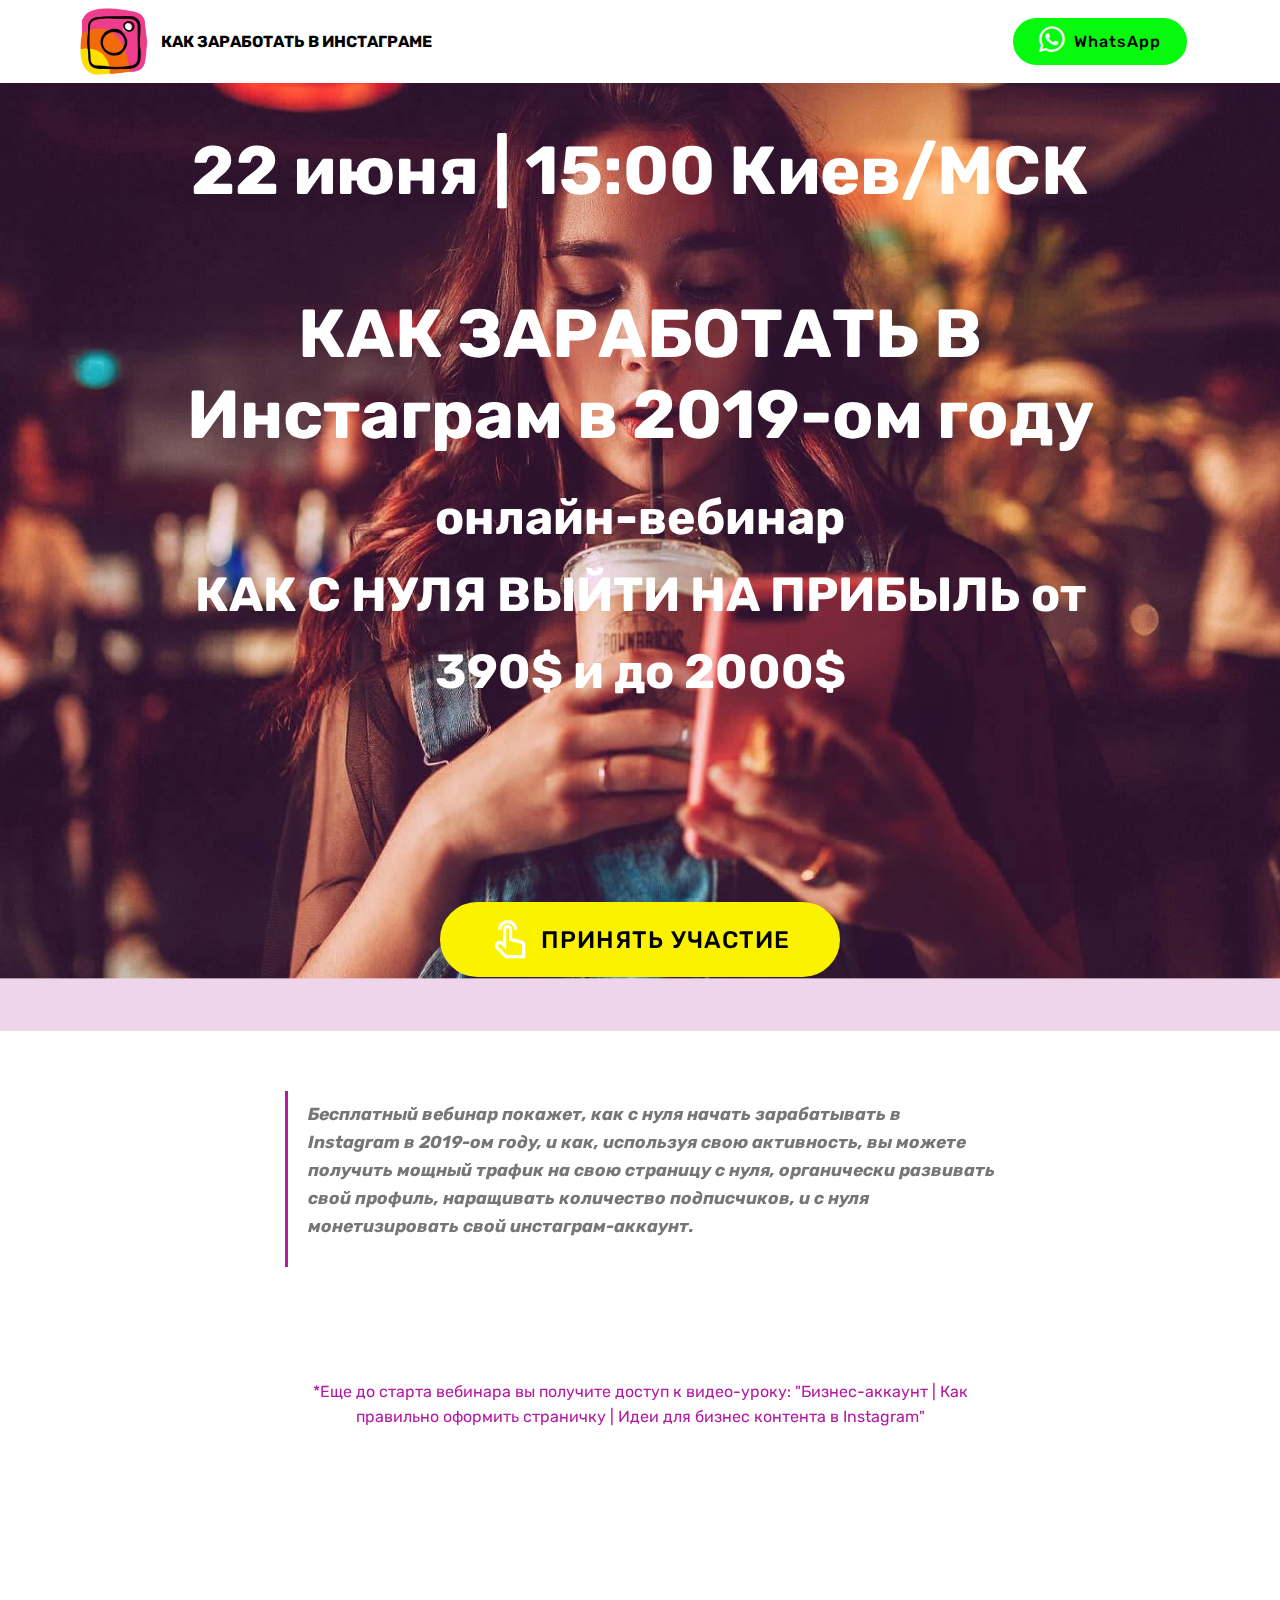
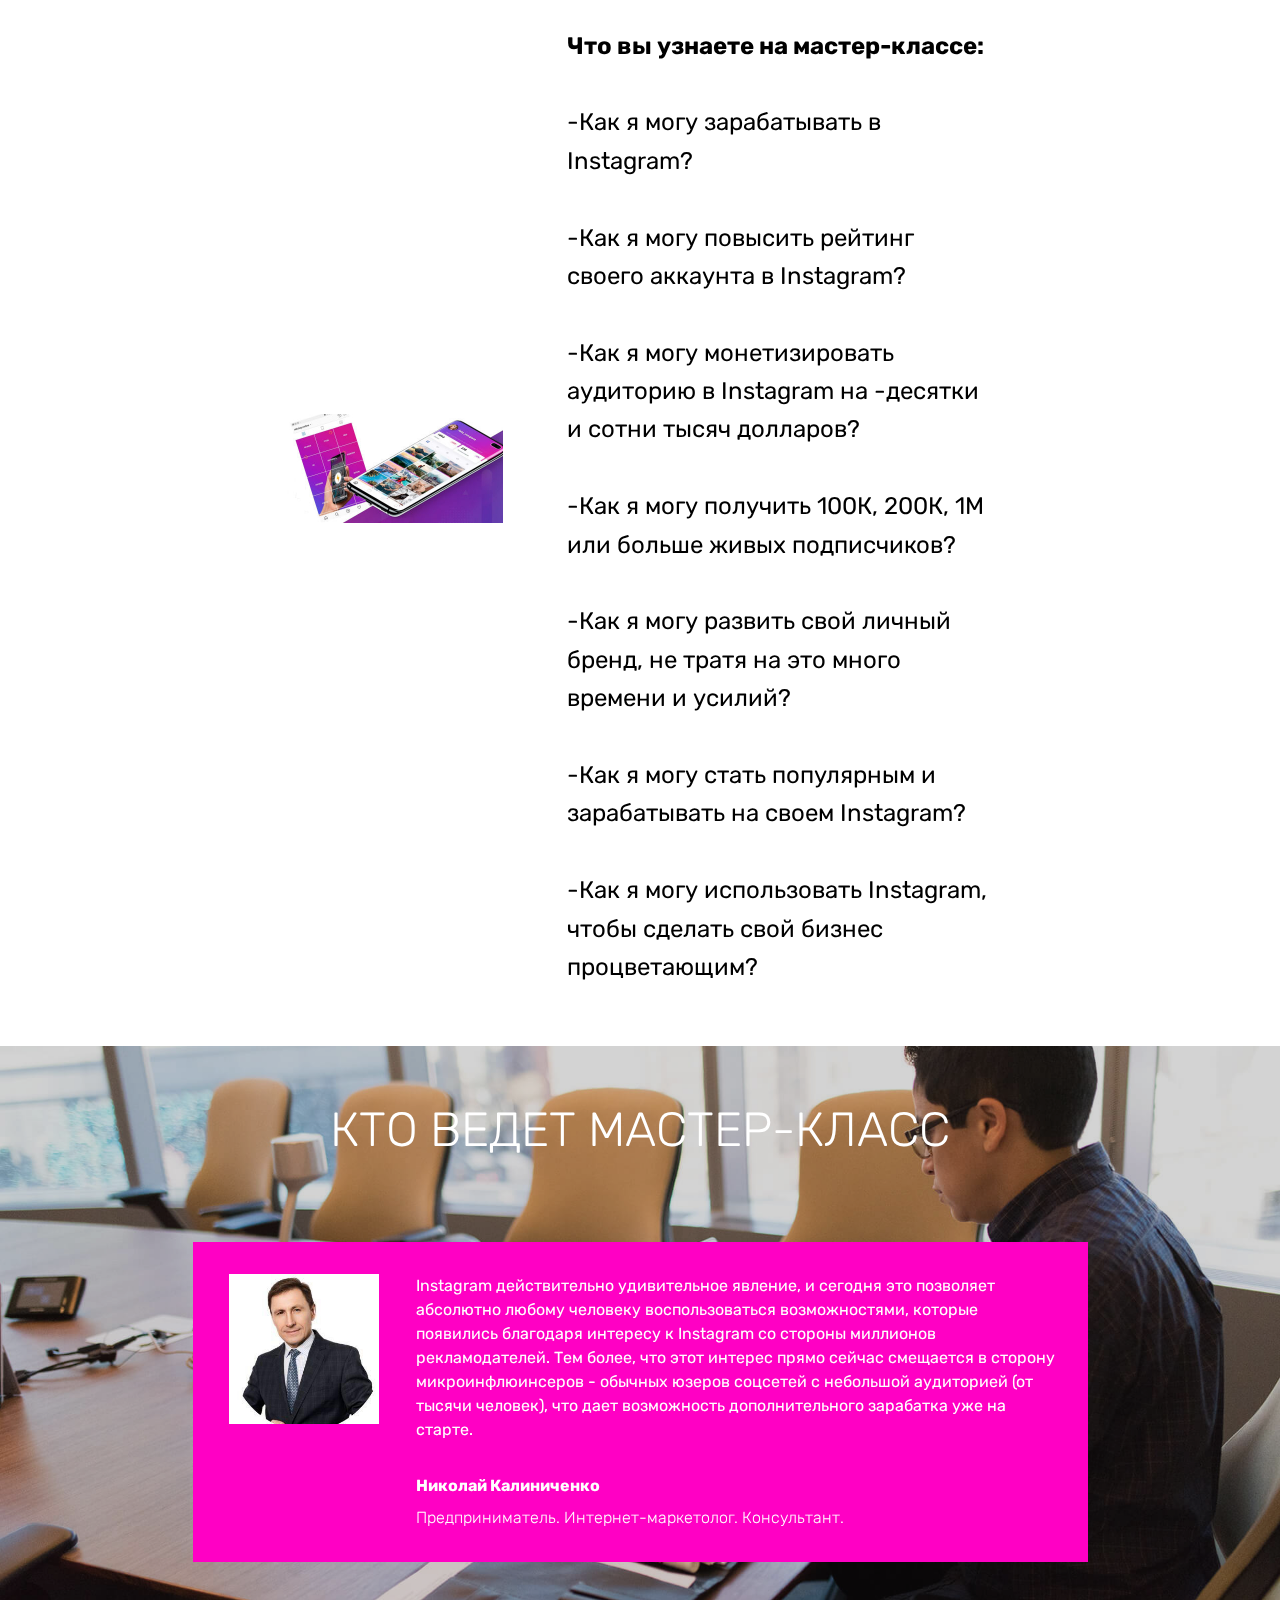
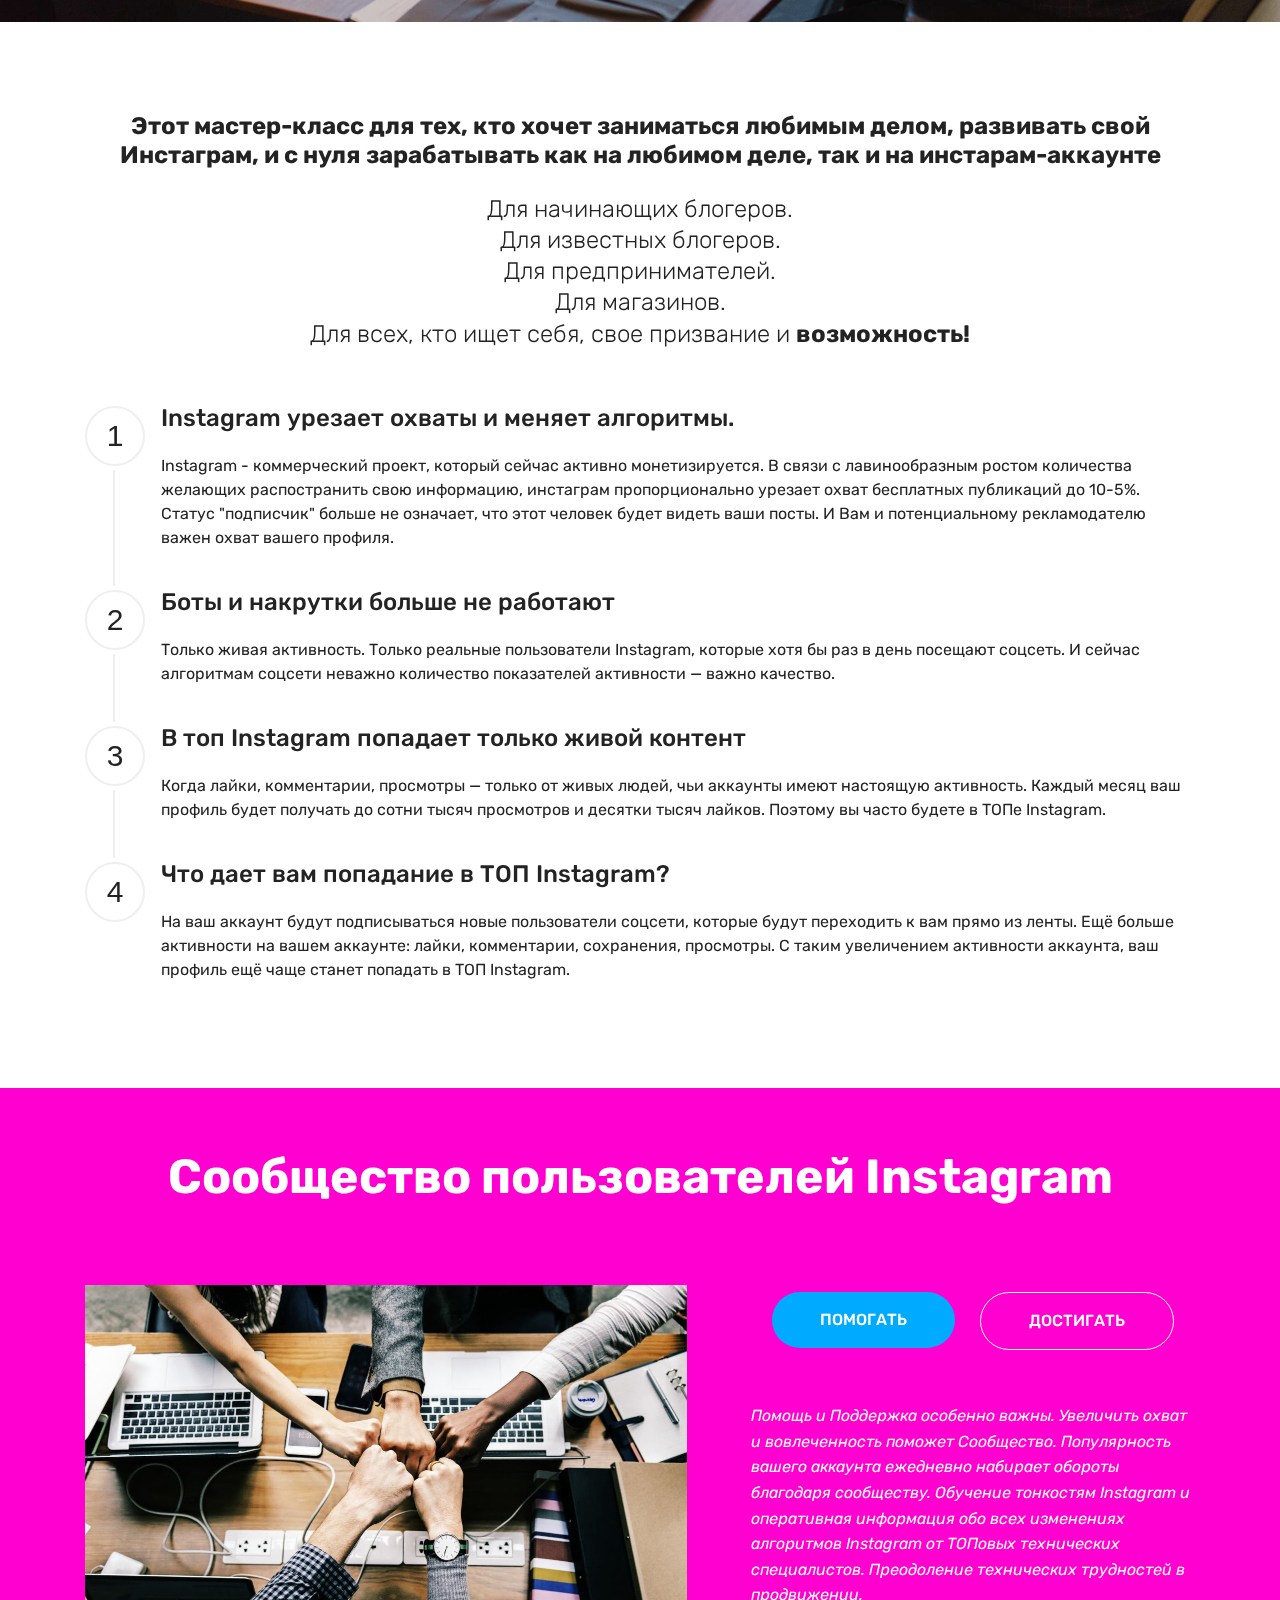
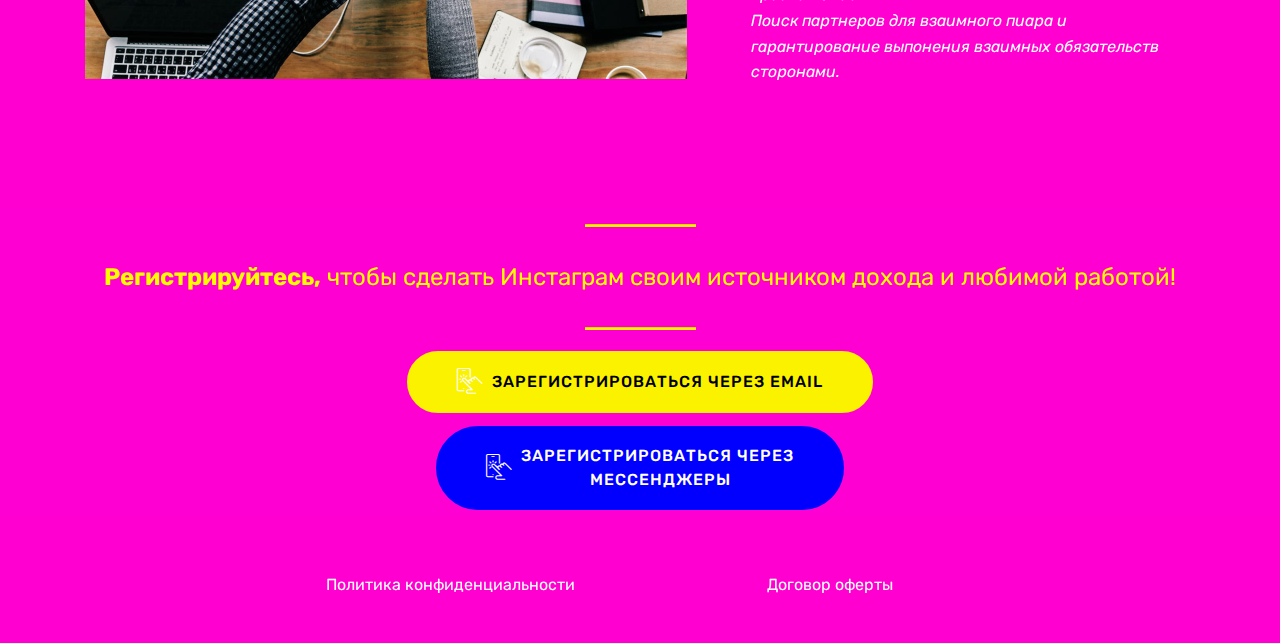
==== index.html @ 3f56ed69 "create github pages" ====
<!DOCTYPE html>
<html  >
<head>
  <!-- Site made with Mobirise Website Builder v4.10.3, https://mobirise.com -->
  <meta charset="UTF-8">
  <meta http-equiv="X-UA-Compatible" content="IE=edge">
  <meta name="generator" content="Mobirise v4.10.3, mobirise.com">
  <meta name="viewport" content="width=device-width, initial-scale=1, minimum-scale=1">
  <link rel="shortcut icon" href="assets/images/instagram-png-3-122x120.png" type="image/x-icon">
  <meta name="description" content="">
  
  <title>Как заработать в инстаграме</title>
  <link rel="stylesheet" href="assets/web/assets/mobirise-icons2/mobirise2.css">
  <link rel="stylesheet" href="assets/web/assets/mobirise-icons/mobirise-icons.css">
  <link rel="stylesheet" href="assets/tether/tether.min.css">
  <link rel="stylesheet" href="assets/soundcloud-plugin/style.css">
  <link rel="stylesheet" href="assets/bootstrap/css/bootstrap.min.css">
  <link rel="stylesheet" href="assets/bootstrap/css/bootstrap-grid.min.css">
  <link rel="stylesheet" href="assets/bootstrap/css/bootstrap-reboot.min.css">
  <link rel="stylesheet" href="assets/socicon/css/styles.css">
  <link rel="stylesheet" href="assets/dropdown/css/style.css">
  <link rel="stylesheet" href="assets/theme/css/style.css">
  <link rel="stylesheet" href="assets/mobirise/css/mbr-additional.css" type="text/css">
  
  
  
</head>
<body>

<!-- Google Analytics -->
<!-- Global site tag (gtag.js) - Google Analytics -->
<script async src="https://www.googletagmanager.com/gtag/js?id=UA-97658535-6"></script>
<script>
  window.dataLayer = window.dataLayer || [];
  function gtag(){dataLayer.push(arguments);}
  gtag('js', new Date());

  gtag('config', 'UA-97658535-6');
</script>

<!-- Facebook Pixel Code -->
<script>
  !function(f,b,e,v,n,t,s)
  {if(f.fbq)return;n=f.fbq=function(){n.callMethod?
  n.callMethod.apply(n,arguments):n.queue.push(arguments)};
  if(!f._fbq)f._fbq=n;n.push=n;n.loaded=!0;n.version='2.0';
  n.queue=[];t=b.createElement(e);t.async=!0;
  t.src=v;s=b.getElementsByTagName(e)[0];
  s.parentNode.insertBefore(t,s)}(window, document,'script',
  'https://connect.facebook.net/en_US/fbevents.js');
  fbq('init', '314133542343561');
  fbq('track', 'PageView');
</script>
<noscript><img height="1" width="1" style="display:none"
  src="https://www.facebook.com/tr?id=314133542343561&ev=PageView&noscript=1"
/></noscript>
<!-- End Facebook Pixel Code -->

<!-- Yandex.Metrika counter -->
<script type="text/javascript" >
   (function(m,e,t,r,i,k,a){m[i]=m[i]||function(){(m[i].a=m[i].a||[]).push(arguments)};
   m[i].l=1*new Date();k=e.createElement(t),a=e.getElementsByTagName(t)[0],k.async=1,k.src=r,a.parentNode.insertBefore(k,a)})
   (window, document, "script", "https://mc.yandex.ru/metrika/tag.js", "ym");

   ym(54088819, "init", {
        clickmap:true,
        trackLinks:true,
        accurateTrackBounce:true,
        webvisor:true
   });
</script>
<noscript><div><img src="https://mc.yandex.ru/watch/54088819" style="position:absolute; left:-9999px;" alt="" /></div></noscript>
<!-- /Yandex.Metrika counter -->

<script>
        (function(w,d,u){
                var s=d.createElement('script');s.async=true;s.src=u+'?'+(Date.now()/60000|0);
                var h=d.getElementsByTagName('script')[0];h.parentNode.insertBefore(s,h);
        })(window,document,'https://cdn.bitrix24.ua/b7995207/crm/site_button/loader_7_iofbzt.js');
</script>

<!-- /Google Analytics -->


  <section class="menu cid-rsDuqY4li0" once="menu" id="menu2-l">

    

    <nav class="navbar navbar-expand beta-menu navbar-dropdown align-items-center navbar-fixed-top navbar-toggleable-sm">
        <button class="navbar-toggler navbar-toggler-right" type="button" data-toggle="collapse" data-target="#navbarSupportedContent" aria-controls="navbarSupportedContent" aria-expanded="false" aria-label="Toggle navigation">
            <div class="hamburger">
                <span></span>
                <span></span>
                <span></span>
                <span></span>
            </div>
        </button>
        <div class="menu-logo">
            <div class="navbar-brand">
                <span class="navbar-logo">
                    <a href="https://mobirise.co">
                        <img src="assets/images/instagram-png-3-122x120.png" alt="Mobirise" title="" style="height: 4.2rem;">
                    </a>
                </span>
                <span class="navbar-caption-wrap"><a class="navbar-caption text-black display-4" href="https://mobirise.co">КАК ЗАРАБОТАТЬ В ИНСТАГРАМE</a></span>
            </div>
        </div>
        <div class="collapse navbar-collapse" id="navbarSupportedContent">
            
            <div class="navbar-buttons mbr-section-btn"><a class="btn btn-sm btn-success display-4" href="https://wa.me/380661259741" target="_blank"><span class="socicon socicon-whatsapp mbr-iconfont mbr-iconfont-btn" style="color: rgb(255, 255, 255);"></span>WhatsApp</a></div>
        </div>
    </nav>
</section>

<section class="engine"><a href="https://mobirise.info/r">bootstrap template</a></section><section class="header6 cid-rtfn8umAcK mbr-fullscreen mbr-parallax-background" id="header6-15">

    

    <div class="mbr-overlay" style="opacity: 0.1; background-color: rgb(255, 0, 196);">
    </div>

    <div class="container">
        <div class="row justify-content-md-center">
            <div class="mbr-white col-md-10">
                <h1 class="mbr-section-title align-center mbr-bold pb-3 mbr-fonts-style display-1"><br>22 июня | 15:00 Киев/МСК<br><br>КАК ЗАРАБОТАТЬ В Инстаграм в 2019-ом году</h1>
                <p class="mbr-text align-center pb-3 mbr-fonts-style display-2"><strong>онлайн-вебинар<br>КАК С НУЛЯ ВЫЙТИ НА ПРИБЫЛЬ от 390$ и до 2000$<br><br></strong><br></p>
                <div class="mbr-section-btn align-center"><a class="btn btn-md btn-info display-5" href="#bottom"><span class="mobi-mbri mobi-mbri-touch mbr-iconfont mbr-iconfont-btn" style="color: rgb(255, 255, 255);"></span>ПРИНЯТЬ УЧАСТИЕ</a></div>
            </div>
        </div>
    </div>

    
</section>

<section class="mbr-section article content1 cid-rtcLJCuc76" id="content2-13">

     

    <div class="container">
        <div class="media-container-row">
            <div class="mbr-text col-12 col-md-8 mbr-fonts-style display-7">
                <blockquote><p><strong>Бесплатный вебинар покажет, как с нуля начать зарабатывать в Instagram в 2019-ом году, и как, используя свою активность, вы можете получить мощный трафик на свою страницу с нуля, органически развивать свой профиль, наращивать количество подписчиков, и с нуля монетизировать свой инстаграм-аккаунт.</strong></p></blockquote>
            </div>
        </div>
    </div>
</section>

<section class="mbr-section article content1 cid-rtWzaftAjH" id="content1-25">
    
     

    <div class="container">
        <div class="media-container-row">
            <div class="mbr-text col-12 mbr-fonts-style display-7 col-md-8">*Еще до старта вебинара вы получите доступ к видео-уроку: "Бизнес-аккаунт | Как правильно оформить страничку | Идеи для бизнес контента в Instagram"</div>
        </div>
    </div>
</section>

<section class="mbr-section content6 cid-rtcQCKA3no" id="content6-16">
    
     
    
    <div class="container">
        <div class="media-container-row">
            <div class="col-12 col-md-8">
                <div class="media-container-row">
                    <div class="mbr-figure" style="width: 60%;">
                      <img src="assets/images/nhtyls-1-436x218.jpg" alt="Mobirise" title="Смотреть видео">  
                    </div>
                    <div class="media-content">
                        <div class="mbr-section-text">
                            <p class="mbr-text mb-0 mbr-fonts-style display-5"><strong><br></strong><br><strong>Что вы узнаете на мастер-классе:</strong><br>
<br>-Как я могу зарабатывать в Instagram?
<br><br>-Как я могу повысить рейтинг <br>своего аккаунта в Instagram?
<br><br>-Как я могу монетизировать аудиторию в Instagram на -десятки и сотни тысяч долларов?
<br><br>-Как я могу получить 100К, 200К, 1М или больше живых подписчиков?
<br><br>-Как я могу развить свой личный бренд, не тратя на это много времени и усилий?
<br><br>-Как я могу стать популярным и зарабатывать на своем Instagram?
<br><br>-Как я могу использовать Instagram, чтобы сделать свой бизнес процветающим?</p>
                        </div>
                    </div>
                </div>
            </div>
        </div>
    </div>
</section>

<section class="testimonials4 cid-rtcSRbSnVE" id="testimonials4-18">

  

  <div class="mbr-overlay" style="opacity: 0.2; background-color: rgb(35, 35, 35);">
  </div>
  <div class="container">
    <h2 class="pb-3 mbr-fonts-style mbr-white align-center display-2">
        КТО ВЕДЕТ МАСТЕР-КЛАСС</h2>
    <h3 class="mbr-section-subtitle mbr-light pb-3 mbr-fonts-style mbr-white align-center display-5"></h3>
    <div class="col-md-10 testimonials-container"> 
      

      
    <div class="testimonials-item">
        <div class="user row">
          <div class="col-lg-3 col-md-4">
            <div class="user_image">
              <img src="assets/images/188-kb-1-287x300.jpg" alt="" title="">
            </div>
          </div>
          <div class="testimonials-caption col-lg-9 col-md-8">
            <div class="user_text ">
              <p class="mbr-fonts-style  display-7">Instagram действительно удивительное явление, и сегодня это позволяет абсолютно любому человеку воспользоваться возможностями, которые появились благодаря интересу к Instagram со стороны миллионов рекламодателей. Тем более, что этот интерес прямо сейчас смещается в сторону микроинфлюинсеров - обычных юзеров соцсетей с небольшой аудиторией (от тысячи человек), что дает возможность дополнительного зарабатка уже на старте.</p>
            </div>
            <div class="user_name mbr-bold mbr-fonts-style align-left pt-3 display-7">Николай Калиниченко</div>
            <div class="user_desk mbr-light mbr-fonts-style align-left pt-2 display-7">Предприниматель. Интернет-маркетолог. Консультант.</div>
          </div>
        </div>
      </div></div>
  </div>
</section>

<section class="step1 cid-rtcY0FHvOk" id="step1-19">

    

    
    
    <div class="container">
        <h2 class="mbr-section-title pb-3 mbr-fonts-style align-center display-5"><strong>
            Этот мастер-класс для тех, кто хочет заниматься любимым делом, развивать свой Инстаграм, и с нуля зарабатывать как на любимом деле, так и на инстарам-аккаунте</strong></h2>
        <h3 class="mbr-section-subtitle pb-5 mbr-fonts-style align-center display-5">Для начинающих блогеров.<br>Для известных блогеров.<br>Для предпринимателей.<br>Для магазинов.<br>Для всех, кто ищет себя, свое призвание и <strong>возможность!</strong></h3>
        <div class="step-container">
            <div class="card separline pb-4">
                <div class="step-element d-flex">
                    <div class="step-wrapper pr-3">
                        <h3 class="step d-flex align-items-center justify-content-center">
                            1
                        </h3>
                    </div>          
                    <div class="step-text-content">
                        <h4 class="mbr-step-title pb-3 mbr-fonts-style display-5">Instagram урезает охваты и меняет алгоритмы.</h4>
                        <p class="mbr-step-text mbr-fonts-style display-7">Instagram - коммерческий проект, который сейчас активно монетизируется. В связи с лавинообразным ростом количества желающих распостранить свою информацию, инстаграм пропорционально урезает охват бесплатных публикаций до 10-5%. Статус "подписчик" больше не означает, что этот человек будет видеть ваши посты. И Вам и потенциальному рекламодателю важен охват вашего профиля.</p>
                    </div>
                </div>
            </div>

            <div class="card separline pb-4">
                <div class="step-element d-flex">
                    <div class="step-wrapper pr-3">
                        <h3 class="step d-flex align-items-center justify-content-center">
                            2
                        </h3>
                    </div>          
                    <div class="step-text-content">
                        <h4 class="mbr-step-title pb-3 mbr-fonts-style display-5">Боты и накрутки больше не работают</h4>
                        <p class="mbr-step-text mbr-fonts-style display-7">
                            Только живая активность. Только реальные пользователи Instagram, которые хотя бы раз в день посещают соцсеть. И сейчас алгоритмам соцсети неважно количество показателей активности — важно качество.
                        </p>
                    </div>
                </div>
            </div>

            <div class="card separline pb-4">
                <div class="step-element d-flex">
                    <div class="step-wrapper pr-3">
                        <h3 class="step d-flex align-items-center justify-content-center">
                            3
                        </h3>
                    </div>          
                    <div class="step-text-content">
                        <h4 class="mbr-step-title pb-3 mbr-fonts-style display-5">В топ Instagram попадает только живой контент</h4>
                        <p class="mbr-step-text mbr-fonts-style display-7">
                            Когда лайки, комментарии, просмотры — только от живых людей, чьи аккаунты имеют настоящую активность. Каждый месяц ваш профиль будет получать до сотни тысяч просмотров и десятки тысяч лайков. Поэтому вы часто будете в ТОПе Instagram.
                        </p>
                    </div>
                </div>
            </div>

            <div class="card">
                <div class="step-element d-flex">
                    <div class="step-wrapper pr-3">
                        <h3 class="step d-flex align-items-center justify-content-center">
                            4
                        </h3>
                    </div>          
                    <div class="step-text-content">
                        <h4 class="mbr-step-title pb-3 mbr-fonts-style display-5">Что дает вам попадание в ТОП Instagram?</h4>
                        <p class="mbr-step-text mbr-fonts-style display-7">
                            На ваш аккаунт будут подписываться новые пользователи соцсети, которые будут переходить к вам прямо из ленты. Ещё больше активности на вашем аккаунте: лайки, комментарии, сохранения, просмотры. С таким увеличением активности аккаунта, ваш профиль ещё чаще станет попадать в ТОП Instagram.
                        </p>
                    </div>
                </div>
            </div>
            
            
            
            
            
            
            
            
            
            
        </div>
    </div>
</section>

<section class="tabs4 cid-rtcZ5m7g8O" id="tabs4-1a">

    

    

    <div class="container">
        <h2 class="mbr-section-title align-center pb-3 mbr-fonts-style display-2"><strong>
            Сообщество пользователей Instagram</strong></h2>
        

        <div class="media-container-row mt-5 pt-3">
            <div class="mbr-figure" style="width: 60%;">
                <img src="assets/images/team-3373638-1920-1-1-1204x787.jpg" alt="Mobirise" title="">
            </div>
            <div class="tabs-container">
                <ul class="nav nav-tabs" role="tablist">
                    <li class="nav-item"><a class="nav-link mbr-fonts-style show active display-7" role="tab" data-toggle="tab" href="#tabs4-1a_tab0" aria-selected="true">
                            ПОМОГАТЬ</a></li>
                    <li class="nav-item"><a class="nav-link mbr-fonts-style show active display-7" role="tab" data-toggle="tab" href="#tabs4-1a_tab1" aria-selected="true">
                            ДОСТИГАТЬ</a></li>
                    
                    
                    
                    
                </ul>
                <div class="tab-content">
                    <div id="tab1" class="tab-pane in active" role="tabpanel">
                        <div class="row">
                            <div class="col-md-12">
                                <p class="mbr-text py-5 mbr-fonts-style display-7"><em>
                                    Помощь и Поддержка особенно важны. Увеличить охват и вовлеченность поможет Сообщество. Популярность вашего аккаунта ежедневно набирает обороты благодаря сообществу. Обучение тонкостям Instagram и оперативная информация обо всех изменениях алгоритмов Instagram от ТОПовых технических специалистов. Преодоление технических трудностей в продвижении.<br>Поиск партнеров для взаимного пиара и гарантирование выпонения взаимных обязательств сторонами.</em></p>
                            </div>
                        </div>
                    </div>
                    <div id="tab2" class="tab-pane" role="tabpanel">
                        <div class="row">
                            <div class="col-md-12">
                                <p class="mbr-text py-5 mbr-fonts-style display-7">И один в поле воин!<br>Но серьезные результаты достигаются благодаря сплаченному взаимодействию большого количества единомышленников!<br>Добро пожаловать в клуб!</p>
                            </div>
                        </div>
                    </div>
                    <div id="tab3" class="tab-pane" role="tabpanel">
                        <div class="row">
                            <div class="col-md-12">
                                <p class="mbr-text py-5 mbr-fonts-style display-7">
                                    Выберите из готовых блоков - полноэкранный интро, bootstrap карусель, контент-слайдер, галерею изображений с лайтбоксом, параллаксом, фоновым видео, меню-гамбургером, липким заголовок и многое другое.
                                </p>
                            </div>
                        </div>
                    </div>
                    <div id="tab4" class="tab-pane" role="tabpanel">
                        <div class="row">
                            <div class="col-md-12">
                                <p class="mbr-text py-5 mbr-fonts-style display-7">
                                    Сайты, сделанные в Mobirise на 100% адаптированы для мобильных устройств в соответствии с последними тестами. Google любит эти сайты! Официально.
                                </p>
                            </div>
                        </div>
                    </div>
                    <div id="tab5" class="tab-pane" role="tabpanel">
                        <div class="row">
                            <div class="col-md-12">
                                <p class="mbr-text py-5 mbr-fonts-style display-7">
                                    Mobirise темы основаны на Bootstrap 3 и Bootstrap 4 -самой мощной мобильной платформе. Даже если вы не разбираетесь в коде, вы можете стать частью большого сообщества Bootstrap.
                                </p>
                            </div>
                        </div>
                    </div>
                    <div id="tab6" class="tab-pane" role="tabpanel">
                        <div class="row">
                            <div class="col-md-12">
                                <p class="mbr-text py-5 mbr-fonts-style display-7">
                                    Выберите из готовых блоков - полноэкранный интро, bootstrap карусель, контент-слайдер, галерею изображений с лайтбоксом, параллаксом, фоновым видео, меню-гамбургером, липким заголовок и многое другое.
                                </p>
                            </div>
                        </div>
                    </div>
                </div>
            </div>
        </div>
    </div>
</section>

<section class="mbr-section article content9 cid-rtFilKu5V4" id="content9-1z">
    
     

    <div class="container">
        <div class="inner-container" style="width: 100%;">
            <hr class="line" style="width: 10%;">
            <div class="section-text align-center mbr-fonts-style display-5"><strong>
                    Регистрируйтесь,</strong> чтобы сделать Инстаграм своим источником дохода и любимой работой!</div>
            <hr class="line" style="width: 10%;">
        </div>
        </div>
</section>

<section class="mbr-section content8 cid-rtd6k8AmiT" id="content8-1f">

    

    <div class="container">
        <div class="media-container-row title">
            <div class="col-12 col-md-8">
                <div class="mbr-section-btn align-center"><a class="btn btn-info display-7" href="https://nikline.bitrix24.ua/pub/form/9_zapolnite_emeil_imya_i_telefon_i_my_prishlem_vam_dannye_dlya_dostupa/wqizoj/" target="_blank"><span class="mbri-touch mbr-iconfont mbr-iconfont-btn" style="color: rgb(255, 255, 255);"></span>ЗАРЕГИСТРИРОВАТЬСЯ ЧЕРЕЗ EMAIL</a> <a class="btn btn-danger display-7" href="messenger.html#header12-1c" target="_blank"><span class="mbri-touch mbr-iconfont mbr-iconfont-btn" style="color: rgb(255, 255, 255);"></span>ЗАРЕГИСТРИРОВАТЬСЯ ЧЕРЕЗ<br>&nbsp;МЕССЕНДЖЕРЫ</a></div>
            </div>
        </div>
    </div>
</section>

<section class="mbr-section contacts2 cid-rtFxGbs7wr" id="contacts2-22">
    <!---->
    
    <!---->
    <!--Overlay-->
    
    <!--Container-->
    <div class="container">
        <div class="row">
            <!--Titles-->
            <div class="title col-12">
                
                
            </div>
            <div class="col-12">
                <div class="row justify-content-center">
                    <div class="col-12 col-md-4">
                        <div class="b b-adress">
                            <h5 class="align-left mbr-fonts-style m-0 display-5"></h5>
                            <p class="mbr-text align-left mbr-fonts-style display-7">
                                Политика конфиденциальности</p>
                        </div>
                    </div>
                    <div class="col-12 col-md-4">
                        <div class="b b-phone">
                            <h5 class="align-left mbr-fonts-style m-0 display-5"></h5>
                            <p class="mbr-text align-left mbr-fonts-style display-7">
                                Договор оферты</p>
                        </div>
                    </div>
                    
                </div>
            </div>
        </div>
    </div>
</section>


  <script src="assets/web/assets/jquery/jquery.min.js"></script>
  <script src="assets/tether/tether.min.js"></script>
  <script src="assets/popper/popper.min.js"></script>
  <script src="assets/bootstrap/js/bootstrap.min.js"></script>
  <script src="assets/smoothscroll/smooth-scroll.js"></script>
  <script src="assets/parallax/jarallax.min.js"></script>
  <script src="assets/touchswipe/jquery.touch-swipe.min.js"></script>
  <script src="assets/mbr-tabs/mbr-tabs.js"></script>
  <script src="assets/dropdown/js/script.min.js"></script>
  <script src="assets/theme/js/script.js"></script>
  
  
</body>
</html>
---- assets/web/assets/mobirise-icons2/mobirise2.css ----
@font-face {
  font-family: 'Moririse2';
  src:  url('mobirise2.eot?f2bix4');
  src:  url('mobirise2.eot?f2bix4#iefix') format('embedded-opentype'),
    url('mobirise2.ttf?f2bix4') format('truetype'),
    url('mobirise2.woff?f2bix4') format('woff'),
    url('mobirise2.svg?f2bix4#mobirise2') format('svg');
  font-weight: normal;
  font-style: normal;
}

[class^="mobi-"], [class*=" mobi-"] {
  /* use !important to prevent issues with browser extensions that change fonts */
  font-family: 'Moririse2' !important;
  speak: none;
  font-style: normal;
  font-weight: normal;
  font-variant: normal;
  text-transform: none;
  line-height: 1;

  /* Better Font Rendering =========== */
  -webkit-font-smoothing: antialiased;
  -moz-osx-font-smoothing: grayscale;
}

.mobi-mbri-add-submenu:before {
  content: "\e900";
}
.mobi-mbri-alert:before {
  content: "\e901";
}
.mobi-mbri-align-center:before {
  content: "\e902";
}
.mobi-mbri-align-justify:before {
  content: "\e903";
}
.mobi-mbri-align-left:before {
  content: "\e904";
}
.mobi-mbri-align-right:before {
  content: "\e905";
}
.mobi-mbri-android:before {
  content: "\e906";
}
.mobi-mbri-apple:before {
  content: "\e907";
}
.mobi-mbri-arrow-down:before {
  content: "\e908";
}
.mobi-mbri-arrow-next:before {
  content: "\e909";
}
.mobi-mbri-arrow-prev:before {
  content: "\e90a";
}
.mobi-mbri-arrow-up:before {
  content: "\e90b";
}
.mobi-mbri-bold:before {
  content: "\e90c";
}
.mobi-mbri-bookmark:before {
  content: "\e90d";
}
.mobi-mbri-bootstrap:before {
  content: "\e90e";
}
.mobi-mbri-briefcase:before {
  content: "\e90f";
}
.mobi-mbri-browse:before {
  content: "\e910";
}
.mobi-mbri-bulleted-list:before {
  content: "\e911";
}
.mobi-mbri-calendar:before {
  content: "\e912";
}
.mobi-mbri-camera:before {
  content: "\e913";
}
.mobi-mbri-cart-add:before {
  content: "\e914";
}
.mobi-mbri-cart-full:before {
  content: "\e915";
}
.mobi-mbri-cash:before {
  content: "\e916";
}
.mobi-mbri-change-style:before {
  content: "\e917";
}
.mobi-mbri-chat:before {
  content: "\e918";
}
.mobi-mbri-clock:before {
  content: "\e919";
}
.mobi-mbri-close:before {
  content: "\e91a";
}
.mobi-mbri-cloud:before {
  content: "\e91b";
}
.mobi-mbri-code:before {
  content: "\e91c";
}
.mobi-mbri-contact-form:before {
  content: "\e91d";
}
.mobi-mbri-credit-card:before {
  content: "\e91e";
}
.mobi-mbri-cursor-click:before {
  content: "\e91f";
}
.mobi-mbri-cust-feedback:before {
  content: "\e920";
}
.mobi-mbri-database:before {
  content: "\e921";
}
.mobi-mbri-delivery:before {
  content: "\e922";
}
.mobi-mbri-desktop:before {
  content: "\e923";
}
.mobi-mbri-devices:before {
  content: "\e924";
}
.mobi-mbri-down:before {
  content: "\e925";
}
.mobi-mbri-download-2:before {
  content: "\e926";
}
.mobi-mbri-download:before {
  content: "\e927";
}
.mobi-mbri-drag-n-drop-2:before {
  content: "\e928";
}
.mobi-mbri-drag-n-drop:before {
  content: "\e929";
}
.mobi-mbri-edit-2:before {
  content: "\e92a";
}
.mobi-mbri-edit:before {
  content: "\e92b";
}
.mobi-mbri-error:before {
  content: "\e92c";
}
.mobi-mbri-extension:before {
  content: "\e92d";
}
.mobi-mbri-features:before {
  content: "\e92e";
}
.mobi-mbri-file:before {
  content: "\e92f";
}
.mobi-mbri-flag:before {
  content: "\e930";
}
.mobi-mbri-folder:before {
  content: "\e931";
}
.mobi-mbri-gift:before {
  content: "\e932";
}
.mobi-mbri-github:before {
  content: "\e933";
}
.mobi-mbri-globe-2:before {
  content: "\e934";
}
.mobi-mbri-globe:before {
  content: "\e935";
}
.mobi-mbri-growing-chart:before {
  content: "\e936";
}
.mobi-mbri-hearth:before {
  content: "\e937";
}
.mobi-mbri-help:before {
  content: "\e938";
}
.mobi-mbri-home:before {
  content: "\e939";
}
.mobi-mbri-hot-cup:before {
  content: "\e93a";
}
.mobi-mbri-idea:before {
  content: "\e93b";
}
.mobi-mbri-image-gallery:before {
  content: "\e93c";
}
.mobi-mbri-image-slider:before {
  content: "\e93d";
}
.mobi-mbri-info:before {
  content: "\e93e";
}
.mobi-mbri-italic:before {
  content: "\e93f";
}
.mobi-mbri-key:before {
  content: "\e940";
}
.mobi-mbri-laptop:before {
  content: "\e941";
}
.mobi-mbri-layers:before {
  content: "\e942";
}
.mobi-mbri-left-right:before {
  content: "\e943";
}
.mobi-mbri-left:before {
  content: "\e944";
}
.mobi-mbri-letter:before {
  content: "\e945";
}
.mobi-mbri-like:before {
  content: "\e946";
}
.mobi-mbri-link:before {
  content: "\e947";
}
.mobi-mbri-lock:before {
  content: "\e948";
}
.mobi-mbri-login:before {
  content: "\e949";
}
.mobi-mbri-logout:before {
  content: "\e94a";
}
.mobi-mbri-magic-stick:before {
  content: "\e94b";
}
.mobi-mbri-map-pin:before {
  content: "\e94c";
}
.mobi-mbri-menu:before {
  content: "\e94d";
}
.mobi-mbri-mobile-2:before {
  content: "\e94e";
}
.mobi-mbri-mobile-horizontal:before {
  content: "\e94f";
}
.mobi-mbri-mobile:before {
  content: "\e950";
}
.mobi-mbri-mobirise:before {
  content: "\e951";
}
.mobi-mbri-more-horizontal:before {
  content: "\e952";
}
.mobi-mbri-more-vertical:before {
  content: "\e953";
}
.mobi-mbri-music:before {
  content: "\e954";
}
.mobi-mbri-new-file:before {
  content: "\e955";
}
.mobi-mbri-numbered-list:before {
  content: "\e956";
}
.mobi-mbri-opened-folder:before {
  content: "\e957";
}
.mobi-mbri-pages:before {
  content: "\e958";
}
.mobi-mbri-paper-plane:before {
  content: "\e959";
}
.mobi-mbri-paperclip:before {
  content: "\e95a";
}
.mobi-mbri-phone:before {
  content: "\e95b";
}
.mobi-mbri-photo:before {
  content: "\e95c";
}
.mobi-mbri-photos:before {
  content: "\e95d";
}
.mobi-mbri-pin:before {
  content: "\e95e";
}
.mobi-mbri-play:before {
  content: "\e95f";
}
.mobi-mbri-plus:before {
  content: "\e960";
}
.mobi-mbri-preview:before {
  content: "\e961";
}
.mobi-mbri-print:before {
  content: "\e962";
}
.mobi-mbri-protect:before {
  content: "\e963";
}
.mobi-mbri-question:before {
  content: "\e964";
}
.mobi-mbri-quote-left:before {
  content: "\e965";
}
.mobi-mbri-quote-right:before {
  content: "\e966";
}
.mobi-mbri-redo:before {
  content: "\e967";
}
.mobi-mbri-refresh:before {
  content: "\e968";
}
.mobi-mbri-responsive-2:before {
  content: "\e969";
}
.mobi-mbri-responsive:before {
  content: "\e96a";
}
.mobi-mbri-right:before {
  content: "\e96b";
}
.mobi-mbri-rocket:before {
  content: "\e96c";
}
.mobi-mbri-sad-face:before {
  content: "\e96d";
}
.mobi-mbri-sale:before {
  content: "\e96e";
}
.mobi-mbri-save:before {
  content: "\e96f";
}
.mobi-mbri-search:before {
  content: "\e970";
}
.mobi-mbri-setting-2:before {
  content: "\e971";
}
.mobi-mbri-setting-3:before {
  content: "\e972";
}
.mobi-mbri-setting:before {
  content: "\e973";
}
.mobi-mbri-share:before {
  content: "\e974";
}
.mobi-mbri-shopping-bag:before {
  content: "\e975";
}
.mobi-mbri-shopping-basket:before {
  content: "\e976";
}
.mobi-mbri-shopping-cart:before {
  content: "\e977";
}
.mobi-mbri-sites:before {
  content: "\e978";
}
.mobi-mbri-smile-face:before {
  content: "\e979";
}
.mobi-mbri-speed:before {
  content: "\e97a";
}
.mobi-mbri-star:before {
  content: "\e97b";
}
.mobi-mbri-success:before {
  content: "\e97c";
}
.mobi-mbri-sun:before {
  content: "\e97d";
}
.mobi-mbri-sun2:before {
  content: "\e97e";
}
.mobi-mbri-tablet-vertical:before {
  content: "\e97f";
}
.mobi-mbri-tablet:before {
  content: "\e980";
}
.mobi-mbri-target:before {
  content: "\e981";
}
.mobi-mbri-timer:before {
  content: "\e982";
}
.mobi-mbri-to-ftp:before {
  content: "\e983";
}
.mobi-mbri-to-local-drive:before {
  content: "\e984";
}
.mobi-mbri-touch-swipe:before {
  content: "\e985";
}
.mobi-mbri-touch:before {
  content: "\e986";
}
.mobi-mbri-trash:before {
  content: "\e987";
}
.mobi-mbri-underline:before {
  content: "\e988";
}
.mobi-mbri-undo:before {
  content: "\e989";
}
.mobi-mbri-unlink:before {
  content: "\e98a";
}
.mobi-mbri-unlock:before {
  content: "\e98b";
}
.mobi-mbri-up-down:before {
  content: "\e98c";
}
.mobi-mbri-up:before {
  content: "\e98d";
}
.mobi-mbri-update:before {
  content: "\e98e";
}
.mobi-mbri-upload-2:before {
  content: "\e98f";
}
.mobi-mbri-upload:before {
  content: "\e990";
}
.mobi-mbri-user-2:before {
  content: "\e991";
}
.mobi-mbri-user:before {
  content: "\e992";
}
.mobi-mbri-users:before {
  content: "\e993";
}
.mobi-mbri-video-play:before {
  content: "\e994";
}
.mobi-mbri-video:before {
  content: "\e995";
}
.mobi-mbri-watch:before {
  content: "\e996";
}
.mobi-mbri-website-theme-2:before {
  content: "\e997";
}
.mobi-mbri-website-theme:before {
  content: "\e998";
}
.mobi-mbri-wifi:before {
  content: "\e999";
}
.mobi-mbri-windows:before {
  content: "\e99a";
}
.mobi-mbri-zoom-in:before {
  content: "\e99b";
}
.mobi-mbri-zoom-out:before {
  content: "\e99c";
}
---- assets/web/assets/mobirise-icons/mobirise-icons.css ----
@font-face {
  font-family: 'MobiriseIcons';
  src:  url('mobirise-icons.eot?spat4u');
  src:  url('mobirise-icons.eot?spat4u#iefix') format('embedded-opentype'),
    url('mobirise-icons.ttf?spat4u') format('truetype'),
    url('mobirise-icons.woff?spat4u') format('woff'),
    url('mobirise-icons.svg?spat4u#MobiriseIcons') format('svg');
  font-weight: normal;
  font-style: normal;
}

[class^="mbri-"], [class*=" mbri-"] {
  /* use !important to prevent issues with browser extensions that change fonts */
  font-family: MobiriseIcons !important;
  speak: none;
  font-style: normal;
  font-weight: normal;
  font-variant: normal;
  text-transform: none;
  line-height: 1;

  /* Better Font Rendering =========== */
  -webkit-font-smoothing: antialiased;
  -moz-osx-font-smoothing: grayscale;
}

.mbri-add-submenu:before {
  content: "\e900";
}
.mbri-alert:before {
  content: "\e901";
}
.mbri-align-center:before {
  content: "\e902";
}
.mbri-align-justify:before {
  content: "\e903";
}
.mbri-align-left:before {
  content: "\e904";
}
.mbri-align-right:before {
  content: "\e905";
}
.mbri-android:before {
  content: "\e906";
}
.mbri-apple:before {
  content: "\e907";
}
.mbri-arrow-down:before {
  content: "\e908";
}
.mbri-arrow-next:before {
  content: "\e909";
}
.mbri-arrow-prev:before {
  content: "\e90a";
}
.mbri-arrow-up:before {
  content: "\e90b";
}
.mbri-bold:before {
  content: "\e90c";
}
.mbri-bookmark:before {
  content: "\e90d";
}
.mbri-bootstrap:before {
  content: "\e90e";
}
.mbri-briefcase:before {
  content: "\e90f";
}
.mbri-browse:before {
  content: "\e910";
}
.mbri-bulleted-list:before {
  content: "\e911";
}
.mbri-calendar:before {
  content: "\e912";
}
.mbri-camera:before {
  content: "\e913";
}
.mbri-cart-add:before {
  content: "\e914";
}
.mbri-cart-full:before {
  content: "\e915";
}
.mbri-cash:before {
  content: "\e916";
}
.mbri-change-style:before {
  content: "\e917";
}
.mbri-chat:before {
  content: "\e918";
}
.mbri-clock:before {
  content: "\e919";
}
.mbri-close:before {
  content: "\e91a";
}
.mbri-cloud:before {
  content: "\e91b";
}
.mbri-code:before {
  content: "\e91c";
}
.mbri-contact-form:before {
  content: "\e91d";
}
.mbri-credit-card:before {
  content: "\e91e";
}
.mbri-cursor-click:before {
  content: "\e91f";
}
.mbri-cust-feedback:before {
  content: "\e920";
}
.mbri-database:before {
  content: "\e921";
}
.mbri-delivery:before {
  content: "\e922";
}
.mbri-desktop:before {
  content: "\e923";
}
.mbri-devices:before {
  content: "\e924";
}
.mbri-down:before {
  content: "\e925";
}
.mbri-download:before {
  content: "\e989";
}
.mbri-drag-n-drop:before {
  content: "\e927";
}
.mbri-drag-n-drop2:before {
  content: "\e928";
}
.mbri-edit:before {
  content: "\e929";
}
.mbri-edit2:before {
  content: "\e92a";
}
.mbri-error:before {
  content: "\e92b";
}
.mbri-extension:before {
  content: "\e92c";
}
.mbri-features:before {
  content: "\e92d";
}
.mbri-file:before {
  content: "\e92e";
}
.mbri-flag:before {
  content: "\e92f";
}
.mbri-folder:before {
  content: "\e930";
}
.mbri-gift:before {
  content: "\e931";
}
.mbri-github:before {
  content: "\e932";
}
.mbri-globe:before {
  content: "\e933";
}
.mbri-globe-2:before {
  content: "\e934";
}
.mbri-growing-chart:before {
  content: "\e935";
}
.mbri-hearth:before {
  content: "\e936";
}
.mbri-help:before {
  content: "\e937";
}
.mbri-home:before {
  content: "\e938";
}
.mbri-hot-cup:before {
  content: "\e939";
}
.mbri-idea:before {
  content: "\e93a";
}
.mbri-image-gallery:before {
  content: "\e93b";
}
.mbri-image-slider:before {
  content: "\e93c";
}
.mbri-info:before {
  content: "\e93d";
}
.mbri-italic:before {
  content: "\e93e";
}
.mbri-key:before {
  content: "\e93f";
}
.mbri-laptop:before {
  content: "\e940";
}
.mbri-layers:before {
  content: "\e941";
}
.mbri-left-right:before {
  content: "\e942";
}
.mbri-left:before {
  content: "\e943";
}
.mbri-letter:before {
  content: "\e944";
}
.mbri-like:before {
  content: "\e945";
}
.mbri-link:before {
  content: "\e946";
}
.mbri-lock:before {
  content: "\e947";
}
.mbri-login:before {
  content: "\e948";
}
.mbri-logout:before {
  content: "\e949";
}
.mbri-magic-stick:before {
  content: "\e94a";
}
.mbri-map-pin:before {
  content: "\e94b";
}
.mbri-menu:before {
  content: "\e94c";
}
.mbri-mobile:before {
  content: "\e94d";
}
.mbri-mobile2:before {
  content: "\e94e";
}
.mbri-mobirise:before {
  content: "\e94f";
}
.mbri-more-horizontal:before {
  content: "\e950";
}
.mbri-more-vertical:before {
  content: "\e951";
}
.mbri-music:before {
  content: "\e952";
}
.mbri-new-file:before {
  content: "\e953";
}
.mbri-numbered-list:before {
  content: "\e954";
}
.mbri-opened-folder:before {
  content: "\e955";
}
.mbri-pages:before {
  content: "\e956";
}
.mbri-paper-plane:before {
  content: "\e957";
}
.mbri-paperclip:before {
  content: "\e958";
}
.mbri-photo:before {
  content: "\e959";
}
.mbri-photos:before {
  content: "\e95a";
}
.mbri-pin:before {
  content: "\e95b";
}
.mbri-play:before {
  content: "\e95c";
}
.mbri-plus:before {
  content: "\e95d";
}
.mbri-preview:before {
  content: "\e95e";
}
.mbri-print:before {
  content: "\e95f";
}
.mbri-protect:before {
  content: "\e960";
}
.mbri-question:before {
  content: "\e961";
}
.mbri-quote-left:before {
  content: "\e962";
}
.mbri-quote-right:before {
  content: "\e963";
}
.mbri-refresh:before {
  content: "\e964";
}
.mbri-responsive:before {
  content: "\e965";
}
.mbri-right:before {
  content: "\e966";
}
.mbri-rocket:before {
  content: "\e967";
}
.mbri-sad-face:before {
  content: "\e968";
}
.mbri-sale:before {
  content: "\e969";
}
.mbri-save:before {
  content: "\e96a";
}
.mbri-search:before {
  content: "\e96b";
}
.mbri-setting:before {
  content: "\e96c";
}
.mbri-setting2:before {
  content: "\e96d";
}
.mbri-setting3:before {
  content: "\e96e";
}
.mbri-share:before {
  content: "\e96f";
}
.mbri-shopping-bag:before {
  content: "\e970";
}
.mbri-shopping-basket:before {
  content: "\e971";
}
.mbri-shopping-cart:before {
  content: "\e972";
}
.mbri-sites:before {
  content: "\e973";
}
.mbri-smile-face:before {
  content: "\e974";
}
.mbri-speed:before {
  content: "\e975";
}
.mbri-star:before {
  content: "\e976";
}
.mbri-success:before {
  content: "\e977";
}
.mbri-sun:before {
  content: "\e978";
}
.mbri-sun2:before {
  content: "\e979";
}
.mbri-tablet:before {
  content: "\e97a";
}
.mbri-tablet-vertical:before {
  content: "\e97b";
}
.mbri-target:before {
  content: "\e97c";
}
.mbri-timer:before {
  content: "\e97d";
}
.mbri-to-ftp:before {
  content: "\e97e";
}
.mbri-to-local-drive:before {
  content: "\e97f";
}
.mbri-touch-swipe:before {
  content: "\e980";
}
.mbri-touch:before {
  content: "\e981";
}
.mbri-trash:before {
  content: "\e982";
}
.mbri-underline:before {
  content: "\e983";
}
.mbri-unlink:before {
  content: "\e984";
}
.mbri-unlock:before {
  content: "\e985";
}
.mbri-up-down:before {
  content: "\e986";
}
.mbri-up:before {
  content: "\e987";
}
.mbri-update:before {
  content: "\e988";
}
.mbri-upload:before {
 content: "\e926"; 
}
.mbri-user:before {
  content: "\e98a";
}
.mbri-user2:before {
  content: "\e98b";
}
.mbri-users:before {
  content: "\e98c";
}
.mbri-video:before {
  content: "\e98d";
}
.mbri-video-play:before {
  content: "\e98e";
}
.mbri-watch:before {
  content: "\e98f";
}
.mbri-website-theme:before {
  content: "\e990";
}
.mbri-wifi:before {
  content: "\e991";
}
.mbri-windows:before {
  content: "\e992";
}
.mbri-zoom-out:before {
  content: "\e993";
}
.mbri-redo:before {
  content: "\e994";
}
.mbri-undo:before {
  content: "\e995";
}
---- assets/soundcloud-plugin/style.css ----
.addons-container {
  position: relative;
  margin-left: auto;
  margin-right: auto;
  padding-right: 15px;
  padding-left: 15px; }
  @media (min-width: 576px) {
    .addons-container {
      padding-right: 15px;
      padding-left: 15px; } }
  @media (min-width: 768px) {
    .addons-container {
      padding-right: 15px;
      padding-left: 15px; } }
  @media (min-width: 992px) {
    .addons-container {
      padding-right: 15px;
      padding-left: 15px; } }
  @media (min-width: 1200px) {
    .addons-container {
      padding-right: 15px;
      padding-left: 15px; } }
  @media (min-width: 576px) {
    .addons-container {
      width: 540px;
      max-width: 100%; } }
  @media (min-width: 768px) {
    .addons-container {
      width: 720px;
      max-width: 100%; } }
  @media (min-width: 992px) {
    .addons-container {
      width: 960px;
      max-width: 100%; } }
  @media (min-width: 1200px) {
    .addons-container {
      width: 1140px;
      max-width: 100%; } }

.addons-container-inner{
    position: relative;
    width: 100%;
    min-height: 1px;
    padding-right: 15px;
    padding-left: 15px;
}
@media (min-width: 567px) {
    .addons-container-inner{
        -ms-flex: 0 0 66.666667%;
        flex: 0 0 66.666667%;
        max-width: 66.666667%;
    }
}
.addons-row{
    display: flex;
    justify-content:center;
}
---- assets/socicon/css/styles.css ----
@charset "UTF-8";

@font-face {
  font-family: "socicon";
  src:url("../fonts/socicon.eot");
  src:url("../fonts/socicon.eot?#iefix") format("embedded-opentype"),
    url("../fonts/socicon.woff") format("woff"),
    url("../fonts/socicon.ttf") format("truetype"),
    url("../fonts/socicon.svg#socicon") format("svg");
  font-weight: normal;
  font-style: normal;

}

[data-icon]:before {
  font-family: "socicon" !important;
  content: attr(data-icon);
  font-style: normal !important;
  font-weight: normal !important;
  font-variant: normal !important;
  text-transform: none !important;
  speak: none;
  line-height: 1;
  -webkit-font-smoothing: antialiased;
  -moz-osx-font-smoothing: grayscale;
}

[class^="socicon-"]:before,
[class*=" socicon-"]:before {
  font-family: "socicon" !important;
  font-style: normal !important;
  font-weight: normal !important;
  font-variant: normal !important;
  text-transform: none !important;
  speak: none;
  line-height: 1;
  -webkit-font-smoothing: antialiased;
  -moz-osx-font-smoothing: grayscale;
}

.socicon-modelmayhem:before {
  content: "\e000";
}
.socicon-mixcloud:before {
  content: "\e001";
}
.socicon-drupal:before {
  content: "\e002";
}
.socicon-swarm:before {
  content: "\e003";
}
.socicon-istock:before {
  content: "\e004";
}
.socicon-yammer:before {
  content: "\e005";
}
.socicon-ello:before {
  content: "\e006";
}
.socicon-stackoverflow:before {
  content: "\e007";
}
.socicon-persona:before {
  content: "\e008";
}
.socicon-triplej:before {
  content: "\e009";
}
.socicon-houzz:before {
  content: "\e00a";
}
.socicon-rss:before {
  content: "\e00b";
}
.socicon-paypal:before {
  content: "\e00c";
}
.socicon-odnoklassniki:before {
  content: "\e00d";
}
.socicon-airbnb:before {
  content: "\e00e";
}
.socicon-periscope:before {
  content: "\e00f";
}
.socicon-outlook:before {
  content: "\e010";
}
.socicon-coderwall:before {
  content: "\e011";
}
.socicon-tripadvisor:before {
  content: "\e012";
}
.socicon-appnet:before {
  content: "\e013";
}
.socicon-goodreads:before {
  content: "\e014";
}
.socicon-tripit:before {
  content: "\e015";
}
.socicon-lanyrd:before {
  content: "\e016";
}
.socicon-slideshare:before {
  content: "\e017";
}
.socicon-buffer:before {
  content: "\e018";
}
.socicon-disqus:before {
  content: "\e019";
}
.socicon-vkontakte:before {
  content: "\e01a";
}
.socicon-whatsapp:before {
  content: "\e01b";
}
.socicon-patreon:before {
  content: "\e01c";
}
.socicon-storehouse:before {
  content: "\e01d";
}
.socicon-pocket:before {
  content: "\e01e";
}
.socicon-mail:before {
  content: "\e01f";
}
.socicon-blogger:before {
  content: "\e020";
}
.socicon-technorati:before {
  content: "\e021";
}
.socicon-reddit:before {
  content: "\e022";
}
.socicon-dribbble:before {
  content: "\e023";
}
.socicon-stumbleupon:before {
  content: "\e024";
}
.socicon-digg:before {
  content: "\e025";
}
.socicon-envato:before {
  content: "\e026";
}
.socicon-behance:before {
  content: "\e027";
}
.socicon-delicious:before {
  content: "\e028";
}
.socicon-deviantart:before {
  content: "\e029";
}
.socicon-forrst:before {
  content: "\e02a";
}
.socicon-play:before {
  content: "\e02b";
}
.socicon-zerply:before {
  content: "\e02c";
}
.socicon-wikipedia:before {
  content: "\e02d";
}
.socicon-apple:before {
  content: "\e02e";
}
.socicon-flattr:before {
  content: "\e02f";
}
.socicon-github:before {
  content: "\e030";
}
.socicon-renren:before {
  content: "\e031";
}
.socicon-friendfeed:before {
  content: "\e032";
}
.socicon-newsvine:before {
  content: "\e033";
}
.socicon-identica:before {
  content: "\e034";
}
.socicon-bebo:before {
  content: "\e035";
}
.socicon-zynga:before {
  content: "\e036";
}
.socicon-steam:before {
  content: "\e037";
}
.socicon-xbox:before {
  content: "\e038";
}
.socicon-windows:before {
  content: "\e039";
}
.socicon-qq:before {
  content: "\e03a";
}
.socicon-douban:before {
  content: "\e03b";
}
.socicon-meetup:before {
  content: "\e03c";
}
.socicon-playstation:before {
  content: "\e03d";
}
.socicon-android:before {
  content: "\e03e";
}
.socicon-snapchat:before {
  content: "\e03f";
}
.socicon-twitter:before {
  content: "\e040";
}
.socicon-facebook:before {
  content: "\e041";
}
.socicon-googleplus:before {
  content: "\e042";
}
.socicon-pinterest:before {
  content: "\e043";
}
.socicon-foursquare:before {
  content: "\e044";
}
.socicon-yahoo:before {
  content: "\e045";
}
.socicon-skype:before {
  content: "\e046";
}
.socicon-yelp:before {
  content: "\e047";
}
.socicon-feedburner:before {
  content: "\e048";
}
.socicon-linkedin:before {
  content: "\e049";
}
.socicon-viadeo:before {
  content: "\e04a";
}
.socicon-xing:before {
  content: "\e04b";
}
.socicon-myspace:before {
  content: "\e04c";
}
.socicon-soundcloud:before {
  content: "\e04d";
}
.socicon-spotify:before {
  content: "\e04e";
}
.socicon-grooveshark:before {
  content: "\e04f";
}
.socicon-lastfm:before {
  content: "\e050";
}
.socicon-youtube:before {
  content: "\e051";
}
.socicon-vimeo:before {
  content: "\e052";
}
.socicon-dailymotion:before {
  content: "\e053";
}
.socicon-vine:before {
  content: "\e054";
}
.socicon-flickr:before {
  content: "\e055";
}
.socicon-500px:before {
  content: "\e056";
}
.socicon-wordpress:before {
  content: "\e058";
}
.socicon-tumblr:before {
  content: "\e059";
}
.socicon-twitch:before {
  content: "\e05a";
}
.socicon-8tracks:before {
  content: "\e05b";
}
.socicon-amazon:before {
  content: "\e05c";
}
.socicon-icq:before {
  content: "\e05d";
}
.socicon-smugmug:before {
  content: "\e05e";
}
.socicon-ravelry:before {
  content: "\e05f";
}
.socicon-weibo:before {
  content: "\e060";
}
.socicon-baidu:before {
  content: "\e061";
}
.socicon-angellist:before {
  content: "\e062";
}
.socicon-ebay:before {
  content: "\e063";
}
.socicon-imdb:before {
  content: "\e064";
}
.socicon-stayfriends:before {
  content: "\e065";
}
.socicon-residentadvisor:before {
  content: "\e066";
}
.socicon-google:before {
  content: "\e067";
}
.socicon-yandex:before {
  content: "\e068";
}
.socicon-sharethis:before {
  content: "\e069";
}
.socicon-bandcamp:before {
  content: "\e06a";
}
.socicon-itunes:before {
  content: "\e06b";
}
.socicon-deezer:before {
  content: "\e06c";
}
.socicon-telegram:before {
  content: "\e06e";
}
.socicon-openid:before {
  content: "\e06f";
}
.socicon-amplement:before {
  content: "\e070";
}
.socicon-viber:before {
  content: "\e071";
}
.socicon-zomato:before {
  content: "\e072";
}
.socicon-draugiem:before {
  content: "\e074";
}
.socicon-endomodo:before {
  content: "\e075";
}
.socicon-filmweb:before {
  content: "\e076";
}
.socicon-stackexchange:before {
  content: "\e077";
}
.socicon-wykop:before {
  content: "\e078";
}
.socicon-teamspeak:before {
  content: "\e079";
}
.socicon-teamviewer:before {
  content: "\e07a";
}
.socicon-ventrilo:before {
  content: "\e07b";
}
.socicon-younow:before {
  content: "\e07c";
}
.socicon-raidcall:before {
  content: "\e07d";
}
.socicon-mumble:before {
  content: "\e07e";
}
.socicon-medium:before {
  content: "\e06d";
}
.socicon-bebee:before {
  content: "\e07f";
}
.socicon-hitbox:before {
  content: "\e080";
}
.socicon-reverbnation:before {
  content: "\e081";
}
.socicon-formulr:before {
  content: "\e082";
}
.socicon-instagram:before {
  content: "\e057";
}
.socicon-battlenet:before {
  content: "\e083";
}
.socicon-chrome:before {
  content: "\e084";
}
.socicon-discord:before {
  content: "\e086";
}
.socicon-issuu:before {
  content: "\e087";
}
.socicon-macos:before {
  content: "\e088";
}
.socicon-firefox:before {
  content: "\e089";
}
.socicon-opera:before {
  content: "\e08d";
}
.socicon-keybase:before {
  content: "\e090";
}
.socicon-alliance:before {
  content: "\e091";
}
.socicon-livejournal:before {
  content: "\e092";
}
.socicon-googlephotos:before {
  content: "\e093";
}
.socicon-horde:before {
  content: "\e094";
}
.socicon-etsy:before {
  content: "\e095";
}
.socicon-zapier:before {
  content: "\e096";
}
.socicon-google-scholar:before {
  content: "\e097";
}
.socicon-researchgate:before {
  content: "\e098";
}
.socicon-wechat:before {
  content: "\e099";
}
.socicon-strava:before {
  content: "\e09a";
}
.socicon-line:before {
  content: "\e09b";
}
.socicon-lyft:before {
  content: "\e09c";
}
.socicon-uber:before {
  content: "\e09d";
}
.socicon-songkick:before {
  content: "\e09e";
}
.socicon-viewbug:before {
  content: "\e09f";
}
.socicon-googlegroups:before {
  content: "\e0a0";
}
.socicon-quora:before {
  content: "\e073";
}
.socicon-diablo:before {
  content: "\e085";
}
.socicon-blizzard:before {
  content: "\e0a1";
}
.socicon-hearthstone:before {
  content: "\e08b";
}
.socicon-heroes:before {
  content: "\e08a";
}
.socicon-overwatch:before {
  content: "\e08c";
}
.socicon-warcraft:before {
  content: "\e08e";
}
.socicon-starcraft:before {
  content: "\e08f";
}
.socicon-beam:before {
  content: "\e0a2";
}
.socicon-curse:before {
  content: "\e0a3";
}
.socicon-player:before {
  content: "\e0a4";
}
.socicon-streamjar:before {
  content: "\e0a5";
}
.socicon-nintendo:before {
  content: "\e0a6";
}
.socicon-hellocoton:before {
  content: "\e0a7";
}
---- assets/dropdown/css/style.css ----
.navbar-dropdown {
  left: 0;
  padding: 0;
  position: absolute;
  right: 0;
  top: 0;
  transition: all 0.45s ease;
  z-index: 1030;
  background: #282828; }
  .navbar-dropdown .navbar-logo {
    margin-right: 0.8rem;
    transition: margin 0.3s ease-in-out;
    vertical-align: middle; }
    .navbar-dropdown .navbar-logo img {
      height: 3.125rem;
      transition: all 0.3s ease-in-out; }
    .navbar-dropdown .navbar-logo.mbr-iconfont {
      font-size: 3.125rem;
      line-height: 3.125rem; }
  .navbar-dropdown .navbar-caption {
    font-weight: 700;
    white-space: normal;
    vertical-align: -4px;
    line-height: 3.125rem !important; }
    .navbar-dropdown .navbar-caption, .navbar-dropdown .navbar-caption:hover {
      color: inherit;
      text-decoration: none; }
  .navbar-dropdown .mbr-iconfont + .navbar-caption {
    vertical-align: -1px; }
  .navbar-dropdown.navbar-fixed-top {
    position: fixed; }
  .navbar-dropdown .navbar-brand span {
    vertical-align: -4px; }
  .navbar-dropdown.bg-color.transparent {
    background: none; }
  .navbar-dropdown.navbar-short .navbar-brand {
    padding: 0.625rem 0; }
    .navbar-dropdown.navbar-short .navbar-brand span {
      vertical-align: -1px; }
  .navbar-dropdown.navbar-short .navbar-caption {
    line-height: 2.375rem !important;
    vertical-align: -2px; }
  .navbar-dropdown.navbar-short .navbar-logo {
    margin-right: 0.5rem; }
    .navbar-dropdown.navbar-short .navbar-logo img {
      height: 2.375rem; }
    .navbar-dropdown.navbar-short .navbar-logo.mbr-iconfont {
      font-size: 2.375rem;
      line-height: 2.375rem; }
  .navbar-dropdown.navbar-short .mbr-table-cell {
    height: 3.625rem; }
  .navbar-dropdown .navbar-close {
    left: 0.6875rem;
    position: fixed;
    top: 0.75rem;
    z-index: 1000; }
  .navbar-dropdown .hamburger-icon {
    content: "";
    display: inline-block;
    vertical-align: middle;
    width: 16px;
    -webkit-box-shadow: 0 -6px 0 1px #282828,0 0 0 1px #282828,0 6px 0 1px #282828;
    -moz-box-shadow: 0 -6px 0 1px #282828,0 0 0 1px #282828,0 6px 0 1px #282828;
    box-shadow: 0 -6px 0 1px #282828,0 0 0 1px #282828,0 6px 0 1px #282828; }

.dropdown-menu .dropdown-toggle[data-toggle="dropdown-submenu"]::after {
  border-bottom: 0.35em solid transparent;
  border-left: 0.35em solid;
  border-right: 0;
  border-top: 0.35em solid transparent;
  margin-left: 0.3rem; }

.dropdown-menu .dropdown-item:focus {
  outline: 0; }

.nav-dropdown {
  font-size: 0.75rem;
  font-weight: 500;
  height: auto !important; }
  .nav-dropdown .nav-btn {
    padding-left: 1rem; }
  .nav-dropdown .link {
    margin: .667em 1.667em;
    font-weight: 500;
    padding: 0;
    transition: color .2s ease-in-out; }
    .nav-dropdown .link.dropdown-toggle {
      margin-right: 2.583em; }
      .nav-dropdown .link.dropdown-toggle::after {
        margin-left: .25rem;
        border-top: 0.35em solid;
        border-right: 0.35em solid transparent;
        border-left: 0.35em solid transparent;
        border-bottom: 0; }
      .nav-dropdown .link.dropdown-toggle[aria-expanded="true"] {
        margin: 0;
        padding: 0.667em 3.263em  0.667em 1.667em; }
  .nav-dropdown .link::after,
  .nav-dropdown .dropdown-item::after {
    color: inherit; }
  .nav-dropdown .btn {
    font-size: 0.75rem;
    font-weight: 700;
    letter-spacing: 0;
    margin-bottom: 0;
    padding-left: 1.25rem;
    padding-right: 1.25rem; }
  .nav-dropdown .dropdown-menu {
    border-radius: 0;
    border: 0;
    left: 0;
    margin: 0;
    padding-bottom: 1.25rem;
    padding-top: 1.25rem;
    position: relative; }
  .nav-dropdown .dropdown-submenu {
    margin-left: 0.125rem;
    top: 0; }
  .nav-dropdown .dropdown-item {
    font-weight: 500;
    line-height: 2;
    padding: 0.3846em 4.615em 0.3846em 1.5385em;
    position: relative;
    transition: color .2s ease-in-out, background-color .2s ease-in-out; }
    .nav-dropdown .dropdown-item::after {
      margin-top: -0.3077em;
      position: absolute;
      right: 1.1538em;
      top: 50%; }
    .nav-dropdown .dropdown-item:focus, .nav-dropdown .dropdown-item:hover {
      background: none; }

@media (max-width: 767px) {
  .nav-dropdown.navbar-toggleable-sm {
    bottom: 0;
    display: none;
    left: 0;
    overflow-x: hidden;
    position: fixed;
    top: 0;
    transform: translateX(-100%);
    -ms-transform: translateX(-100%);
    -webkit-transform: translateX(-100%);
    width: 18.75rem;
    z-index: 999; } }
.nav-dropdown.navbar-toggleable-xl {
  bottom: 0;
  display: none;
  left: 0;
  overflow-x: hidden;
  position: fixed;
  top: 0;
  transform: translateX(-100%);
  -ms-transform: translateX(-100%);
  -webkit-transform: translateX(-100%);
  width: 18.75rem;
  z-index: 999; }

.nav-dropdown-sm {
  display: block !important;
  overflow-x: hidden;
  overflow: auto;
  padding-top: 3.875rem; }
  .nav-dropdown-sm::after {
    content: "";
    display: block;
    height: 3rem;
    width: 100%; }
  .nav-dropdown-sm.collapse.in ~ .navbar-close {
    display: block !important; }
  .nav-dropdown-sm.collapsing, .nav-dropdown-sm.collapse.in {
    transform: translateX(0);
    -ms-transform: translateX(0);
    -webkit-transform: translateX(0);
    transition: all 0.25s ease-out;
    -webkit-transition: all 0.25s ease-out;
    background: #282828; }
  .nav-dropdown-sm.collapsing[aria-expanded="false"] {
    transform: translateX(-100%);
    -ms-transform: translateX(-100%);
    -webkit-transform: translateX(-100%); }
  .nav-dropdown-sm .nav-item {
    display: block;
    margin-left: 0 !important;
    padding-left: 0; }
  .nav-dropdown-sm .link,
  .nav-dropdown-sm .dropdown-item {
    border-top: 1px dotted rgba(255, 255, 255, 0.1);
    font-size: 0.8125rem;
    line-height: 1.6;
    margin: 0 !important;
    padding: 0.875rem 2.4rem 0.875rem 1.5625rem !important;
    position: relative;
    white-space: normal; }
    .nav-dropdown-sm .link:focus, .nav-dropdown-sm .link:hover,
    .nav-dropdown-sm .dropdown-item:focus,
    .nav-dropdown-sm .dropdown-item:hover {
      background: rgba(0, 0, 0, 0.2) !important;
      color: #c0a375; }
  .nav-dropdown-sm .nav-btn {
    position: relative;
    padding: 1.5625rem 1.5625rem 0 1.5625rem; }
    .nav-dropdown-sm .nav-btn::before {
      border-top: 1px dotted rgba(255, 255, 255, 0.1);
      content: "";
      left: 0;
      position: absolute;
      top: 0;
      width: 100%; }
    .nav-dropdown-sm .nav-btn + .nav-btn {
      padding-top: 0.625rem; }
      .nav-dropdown-sm .nav-btn + .nav-btn::before {
        display: none; }
  .nav-dropdown-sm .btn {
    padding: 0.625rem 0; }
  .nav-dropdown-sm .dropdown-toggle[data-toggle="dropdown-submenu"]::after {
    margin-left: .25rem;
    border-top: 0.35em solid;
    border-right: 0.35em solid transparent;
    border-left: 0.35em solid transparent;
    border-bottom: 0; }
  .nav-dropdown-sm .dropdown-toggle[data-toggle="dropdown-submenu"][aria-expanded="true"]::after {
    border-top: 0;
    border-right: 0.35em solid transparent;
    border-left: 0.35em solid transparent;
    border-bottom: 0.35em solid; }
  .nav-dropdown-sm .dropdown-menu {
    margin: 0;
    padding: 0;
    position: relative;
    top: 0;
    left: 0;
    width: 100%;
    border: 0;
    float: none;
    border-radius: 0;
    background: none; }
  .nav-dropdown-sm .dropdown-submenu {
    left: 100%;
    margin-left: 0.125rem;
    margin-top: -1.25rem;
    top: 0; }

.navbar-toggleable-sm .nav-dropdown .dropdown-menu {
  position: absolute; }

.navbar-toggleable-sm .nav-dropdown .dropdown-submenu {
  left: 100%;
  margin-left: 0.125rem;
  margin-top: -1.25rem;
  top: 0; }

.navbar-toggleable-sm.opened .nav-dropdown .dropdown-menu {
  position: relative; }

.navbar-toggleable-sm.opened .nav-dropdown .dropdown-submenu {
  left: 0;
  margin-left: 00rem;
  margin-top: 0rem;
  top: 0; }

.is-builder .nav-dropdown.collapsing {
  transition: none !important; }

/*# sourceMappingURL=style.css.map */
---- assets/theme/css/style.css ----
/*!
 * Mobirise v4 theme (https://mobirise.com/)
 * Copyright 2017 Mobirise
 */
section {
  background-color: #eeeeee; }

section,
.container,
.container-fluid {
  position: relative;
  word-wrap: break-word; }

a.mbr-iconfont:hover {
  text-decoration: none; }

.article .lead p, .article .lead ul, .article .lead ol, .article .lead pre, .article .lead blockquote {
  margin-bottom: 0; }

a {
  font-style: normal;
  font-weight: 400;
  cursor: pointer; }
  a, a:hover {
    text-decoration: none; }

figure {
  margin-bottom: 0; }

body {
  color: #232323; }

h1, h2, h3, h4, h5, h6,
.h1, .h2, .h3, .h4, .h5, .h6,
.display-1, .display-2, .display-3, .display-4 {
  line-height: 1;
  word-break: break-word;
  word-wrap: break-word; }

b, strong {
  font-weight: bold; }

blockquote {
  padding: 10px 0 10px 20px;
  position: relative;
  border-left: 2px solid;
  border-color: #ff3366; }

input:-webkit-autofill, input:-webkit-autofill:hover, input:-webkit-autofill:focus, input:-webkit-autofill:active {
  transition-delay: 9999s;
  transition-property: background-color, color; }

textarea[type="hidden"] {
  display: none; }

body {
  position: relative; }

section {
  background-position: 50% 50%;
  background-repeat: no-repeat;
  background-size: cover; }
  section .mbr-background-video,
  section .mbr-background-video-preview {
    position: absolute;
    bottom: 0;
    left: 0;
    right: 0;
    top: 0; }

.hidden {
  visibility: hidden; }

.mbr-z-index20 {
  z-index: 20; }

/*! Base colors */
.mbr-white {
  color: #ffffff; }

.mbr-black {
  color: #000000; }

.mbr-bg-white {
  background-color: #ffffff; }

.mbr-bg-black {
  background-color: #000000; }

/*! Text-aligns */
.align-left {
  text-align: left; }

.align-center {
  text-align: center; }

.align-right {
  text-align: right; }

@media (max-width: 767px) {
  .align-left, .align-center, .align-right, .mbr-section-btn, .mbr-section-title {
    text-align: center; } }
/*! Font-weight  */
.mbr-light {
  font-weight: 300; }

.mbr-regular {
  font-weight: 400; }

.mbr-semibold {
  font-weight: 500; }

.mbr-bold {
  font-weight: 700; }

/*! Media  */
.media-size-item {
  -webkit-flex: 1 1 auto;
  -moz-flex: 1 1 auto;
  -ms-flex: 1 1 auto;
  -o-flex: 1 1 auto;
  flex: 1 1 auto; }

.media-content {
  -webkit-flex-basis: 100%;
  flex-basis: 100%; }

.media-container-row {
  display: -ms-flexbox;
  display: -webkit-flex;
  display: flex;
  -webkit-flex-direction: row;
  -ms-flex-direction: row;
  flex-direction: row;
  -webkit-flex-wrap: wrap;
  -ms-flex-wrap: wrap;
  flex-wrap: wrap;
  -webkit-justify-content: center;
  -ms-flex-pack: center;
  justify-content: center;
  -webkit-align-content: center;
  -ms-flex-line-pack: center;
  align-content: center;
  -webkit-align-items: start;
  -ms-flex-align: start;
  align-items: start; }
  .media-container-row .media-size-item {
    width: 400px; }

.media-container-column {
  display: -ms-flexbox;
  display: -webkit-flex;
  display: flex;
  -webkit-flex-direction: column;
  -ms-flex-direction: column;
  flex-direction: column;
  -webkit-flex-wrap: wrap;
  -ms-flex-wrap: wrap;
  flex-wrap: wrap;
  -webkit-justify-content: center;
  -ms-flex-pack: center;
  justify-content: center;
  -webkit-align-content: center;
  -ms-flex-line-pack: center;
  align-content: center;
  -webkit-align-items: stretch;
  -ms-flex-align: stretch;
  align-items: stretch; }
  .media-container-column > * {
    width: 100%; }

@media (min-width: 992px) {
  .media-container-row {
    -webkit-flex-wrap: nowrap;
    -ms-flex-wrap: nowrap;
    flex-wrap: nowrap; } }
figure {
  overflow: hidden; }

figure[mbr-media-size] {
  transition: width 0.1s; }

.mbr-figure img, .mbr-figure iframe {
  display: block;
  width: 100%; }

.card {
  background-color: transparent;
  border: none; }

.card-box {
  width: 100%; }

.card-img {
  text-align: center;
  flex-shrink: 0;
  -webkit-flex-shrink: 0; }

.media {
  max-width: 100%;
  margin: 0 auto; }

.mbr-figure {
  -ms-flex-item-align: center;
  -ms-grid-row-align: center;
  -webkit-align-self: center;
  align-self: center; }

.media-container > div {
  max-width: 100%; }

.mbr-figure img, .card-img img {
  width: 100%; }

@media (max-width: 991px) {
  .media-size-item {
    width: auto !important; }

  .media {
    width: auto; }

  .mbr-figure {
    width: 100% !important; } }
/*! Buttons */
.mbr-section-btn {
  margin-left: -.25rem;
  margin-right: -.25rem;
  font-size: 0; }

nav .mbr-section-btn {
  margin-left: 0rem;
  margin-right: 0rem; }

/*! Btn icon margin */
.btn .mbr-iconfont, .btn.btn-sm .mbr-iconfont {
  cursor: pointer;
  margin-right: 0.5rem; }

.btn.btn-md .mbr-iconfont, .btn.btn-md .mbr-iconfont {
  margin-right: 0.8rem; }

.mbr-regular {
  font-weight: 400; }

.mbr-semibold {
  font-weight: 500; }

.mbr-bold {
  font-weight: 700; }

[type="submit"] {
  -webkit-appearance: none; }

/*! Full-screen */
.mbr-fullscreen .mbr-overlay {
  min-height: 100vh; }

.mbr-fullscreen {
  display: flex;
  display: -webkit-flex;
  display: -moz-flex;
  display: -ms-flex;
  display: -o-flex;
  align-items: center;
  -webkit-align-items: center;
  min-height: 100vh;
  padding-top: 3rem;
  padding-bottom: 3rem; }

/*! Map */
.map {
  height: 25rem;
  position: relative; }
  .map iframe {
    width: 100%;
    height: 100%; }

/* Form */
.form-asterisk {
  font-family: initial;
  position: absolute;
  top: -2px;
  font-weight: normal; }

/*! Scroll to top arrow */
.mbr-arrow-up {
  bottom: 25px;
  right: 90px;
  position: fixed;
  text-align: right;
  z-index: 5000;
  color: #ffffff;
  font-size: 32px;
  transform: rotate(180deg);
  -webkit-transform: rotate(180deg); }

.mbr-arrow-up a {
  background: rgba(0, 0, 0, 0.2);
  border-radius: 3px;
  color: #fff;
  display: inline-block;
  height: 60px;
  width: 60px;
  outline-style: none !important;
  position: relative;
  text-decoration: none;
  transition: all .3s ease-in-out;
  cursor: pointer;
  text-align: center; }
  .mbr-arrow-up a:hover {
    background-color: rgba(0, 0, 0, 0.4); }
  .mbr-arrow-up a i {
    line-height: 60px; }

.mbr-arrow-up-icon {
  display: block;
  color: #fff; }

.mbr-arrow-up-icon::before {
  content: "\203a";
  display: inline-block;
  font-family: serif;
  font-size: 32px;
  line-height: 1;
  font-style: normal;
  position: relative;
  top: 6px;
  left: -4px;
  -webkit-transform: rotate(-90deg);
  transform: rotate(-90deg); }

/*! Arrow Down */
.mbr-arrow {
  position: absolute;
  bottom: 45px;
  left: 50%;
  width: 60px;
  height: 60px;
  cursor: pointer;
  background-color: rgba(80, 80, 80, 0.5);
  border-radius: 50%;
  -webkit-transform: translateX(-50%);
  transform: translateX(-50%); }
  .mbr-arrow > a {
    display: inline-block;
    text-decoration: none;
    outline-style: none;
    -webkit-animation: arrowdown 1.7s ease-in-out infinite;
    animation: arrowdown 1.7s ease-in-out infinite; }
    .mbr-arrow > a > i {
      position: absolute;
      top: -2px;
      left: 15px;
      font-size: 2rem; }

@keyframes arrowdown {
  0% {
    transform: translateY(0px);
    -webkit-transform: translateY(0px); }
  50% {
    transform: translateY(-5px);
    -webkit-transform: translateY(-5px); }
  100% {
    transform: translateY(0px);
    -webkit-transform: translateY(0px); } }
@-webkit-keyframes arrowdown {
  0% {
    transform: translateY(0px);
    -webkit-transform: translateY(0px); }
  50% {
    transform: translateY(-5px);
    -webkit-transform: translateY(-5px); }
  100% {
    transform: translateY(0px);
    -webkit-transform: translateY(0px); } }
@media (max-width: 500px) {
  .mbr-arrow-up {
    left: 50%;
    right: auto;
    transform: translateX(-50%) rotate(180deg);
    -webkit-transform: translateX(-50%) rotate(180deg); } }
/*Gradients animation*/
@keyframes gradient-animation {
  from {
    background-position: 0% 100%;
    animation-timing-function: ease-in-out; }
  to {
    background-position: 100% 0%;
    animation-timing-function: ease-in-out; } }
@-webkit-keyframes gradient-animation {
  from {
    background-position: 0% 100%;
    animation-timing-function: ease-in-out; }
  to {
    background-position: 100% 0%;
    animation-timing-function: ease-in-out; } }
.bg-gradient {
  background-size: 200% 200%;
  animation: gradient-animation 5s infinite alternate;
  -webkit-animation: gradient-animation 5s infinite alternate; }

.menu .navbar-brand {
  display: -webkit-flex; }
  .menu .navbar-brand span {
    display: flex;
    display: -webkit-flex; }
  .menu .navbar-brand .navbar-caption-wrap {
    display: -webkit-flex; }
  .menu .navbar-brand .navbar-logo img {
    display: -webkit-flex; }
@media (min-width: 768px) and (max-width: 991px) {
  .menu .navbar-toggleable-sm .navbar-nav {
    display: -webkit-box;
    display: -webkit-flex;
    display: -ms-flexbox; } }
@media (max-width: 991px) {
  .menu .navbar-collapse {
    max-height: 93.5vh; }
    .menu .navbar-collapse.show {
      overflow: auto; } }
@media (min-width: 992px) {
  .menu .navbar-nav.nav-dropdown {
    display: -webkit-flex; }
  .menu .navbar-toggleable-sm .navbar-collapse {
    display: -webkit-flex !important; } }
@media (max-width: 767px) {
  .menu .navbar-collapse {
    max-height: 80vh; } }

.navbar {
  display: -webkit-flex;
  -webkit-flex-wrap: wrap;
  -webkit-align-items: center;
  -webkit-justify-content: space-between; }

.navbar-collapse {
  -webkit-flex-basis: 100%;
  -webkit-flex-grow: 1;
  -webkit-align-items: center; }

.nav-dropdown .link {
  padding: .667em 1.667em !important;
  margin: 0 !important; }

.nav {
  display: -webkit-flex;
  -webkit-flex-wrap: wrap; }

.row {
  display: -webkit-flex;
  -webkit-flex-wrap: wrap; }

.justify-content-center {
  -webkit-justify-content: center; }

.form-inline {
  display: -webkit-flex;
  -webkit-flex-flow: row wrap;
  -webkit-align-items: center; }

.card-wrapper {
  -webkit-flex: 1; }

.carousel-control {
  z-index: 10;
  display: -webkit-flex;
  -webkit-align-items: center;
  -webkit-justify-content: center; }

.carousel-controls {
  display: -webkit-flex; }

.media {
  display: -webkit-flex; }

.form-group:focus {
  outline: none; }

.jq-selectbox__select {
  padding: 1.07em .5em;
  position: absolute;
  top: 0;
  left: 0;
  width: 100%; }

.jq-selectbox__dropdown {
  position: absolute;
  top: 100% !important;
  left: 0 !important;
  width: 100% !important; }

.jq-selectbox__trigger-arrow {
  transform: translateY(-50%); }

.jq-selectbox li {
  padding: 1.07em .5em; }

div[data-for^="input-range"] input {
  padding-left: 0;
  padding-right: 0; }

.modal-dialog, .modal-content {
  height: 100%; }

.modal-dialog .carousel-inner {
  height: 100%;
  height: -webkit-fill-available;
  height: fill-available; }

.carousel-item {
  text-align: center; }

.carousel-item img {
  margin: auto; }
.engine {
	position: absolute;
	text-indent: -2400px;
	text-align: center;
	padding: 0;
	top: 0;
	left: -2400px;
}
---- assets/mobirise/css/mbr-additional.css ----
@import url(https://fonts.googleapis.com/css?family=Rubik:300,300i,400,400i,500,500i,700,700i,900,900i);





body {
  font-style: normal;
  line-height: 1.5;
}
.mbr-section-title {
  font-style: normal;
  line-height: 1.2;
}
.mbr-section-subtitle {
  line-height: 1.3;
}
.mbr-text {
  font-style: normal;
  line-height: 1.6;
}
.display-1 {
  font-family: 'Rubik', sans-serif;
  font-size: 4.25rem;
}
.display-1 > .mbr-iconfont {
  font-size: 6.8rem;
}
.display-2 {
  font-family: 'Rubik', sans-serif;
  font-size: 3rem;
}
.display-2 > .mbr-iconfont {
  font-size: 4.8rem;
}
.display-4 {
  font-family: 'Rubik', sans-serif;
  font-size: 1rem;
}
.display-4 > .mbr-iconfont {
  font-size: 1.6rem;
}
.display-5 {
  font-family: 'Rubik', sans-serif;
  font-size: 1.5rem;
}
.display-5 > .mbr-iconfont {
  font-size: 2.4rem;
}
.display-7 {
  font-family: 'Rubik', sans-serif;
  font-size: 1rem;
}
.display-7 > .mbr-iconfont {
  font-size: 1.6rem;
}
/* ---- Fluid typography for mobile devices ---- */
/* 1.4 - font scale ratio ( bootstrap == 1.42857 ) */
/* 100vw - current viewport width */
/* (48 - 20)  48 == 48rem == 768px, 20 == 20rem == 320px(minimal supported viewport) */
/* 0.65 - min scale variable, may vary */
@media (max-width: 768px) {
  .display-1 {
    font-size: 3.4rem;
    font-size: calc( 2.1374999999999997rem + (4.25 - 2.1374999999999997) * ((100vw - 20rem) / (48 - 20)));
    line-height: calc( 1.4 * (2.1374999999999997rem + (4.25 - 2.1374999999999997) * ((100vw - 20rem) / (48 - 20))));
  }
  .display-2 {
    font-size: 2.4rem;
    font-size: calc( 1.7rem + (3 - 1.7) * ((100vw - 20rem) / (48 - 20)));
    line-height: calc( 1.4 * (1.7rem + (3 - 1.7) * ((100vw - 20rem) / (48 - 20))));
  }
  .display-4 {
    font-size: 0.8rem;
    font-size: calc( 1rem + (1 - 1) * ((100vw - 20rem) / (48 - 20)));
    line-height: calc( 1.4 * (1rem + (1 - 1) * ((100vw - 20rem) / (48 - 20))));
  }
  .display-5 {
    font-size: 1.2rem;
    font-size: calc( 1.175rem + (1.5 - 1.175) * ((100vw - 20rem) / (48 - 20)));
    line-height: calc( 1.4 * (1.175rem + (1.5 - 1.175) * ((100vw - 20rem) / (48 - 20))));
  }
}
/* Buttons */
.btn {
  font-weight: 500;
  border-width: 2px;
  font-style: normal;
  letter-spacing: 1px;
  margin: .4rem .8rem;
  white-space: normal;
  -webkit-transition: all 0.3s ease-in-out;
  -moz-transition: all 0.3s ease-in-out;
  transition: all 0.3s ease-in-out;
  display: inline-flex;
  align-items: center;
  justify-content: center;
  word-break: break-word;
  -webkit-align-items: center;
  -webkit-justify-content: center;
  display: -webkit-inline-flex;
  padding: 1rem 3rem;
  border-radius: 3px;
}
.btn-sm {
  font-weight: 500;
  letter-spacing: 1px;
  -webkit-transition: all 0.3s ease-in-out;
  -moz-transition: all 0.3s ease-in-out;
  transition: all 0.3s ease-in-out;
  padding: 0.6rem 1.5rem;
  border-radius: 3px;
}
.btn-md {
  font-weight: 500;
  letter-spacing: 1px;
  margin: .4rem .8rem !important;
  -webkit-transition: all 0.3s ease-in-out;
  -moz-transition: all 0.3s ease-in-out;
  transition: all 0.3s ease-in-out;
  padding: 1rem 3rem;
  border-radius: 3px;
}
.btn-lg {
  font-weight: 500;
  letter-spacing: 1px;
  margin: .4rem .8rem !important;
  -webkit-transition: all 0.3s ease-in-out;
  -moz-transition: all 0.3s ease-in-out;
  transition: all 0.3s ease-in-out;
  padding: 1.2rem 3.2rem;
  border-radius: 3px;
}
.bg-primary {
  background-color: #b519a3 !important;
}
.bg-success {
  background-color: #06fa0e !important;
}
.bg-info {
  background-color: #fbf200 !important;
}
.bg-warning {
  background-color: #ff0000 !important;
}
.bg-danger {
  background-color: #0100ff !important;
}
.btn-primary,
.btn-primary:active {
  background-color: #b519a3 !important;
  border-color: #b519a3 !important;
  color: #ffffff !important;
}
.btn-primary:hover,
.btn-primary:focus,
.btn-primary.focus,
.btn-primary.active {
  color: #ffffff !important;
  background-color: #721066 !important;
  border-color: #721066 !important;
}
.btn-primary.disabled,
.btn-primary:disabled {
  color: #ffffff !important;
  background-color: #721066 !important;
  border-color: #721066 !important;
}
.btn-secondary,
.btn-secondary:active {
  background-color: #149dcc !important;
  border-color: #149dcc !important;
  color: #ffffff !important;
}
.btn-secondary:hover,
.btn-secondary:focus,
.btn-secondary.focus,
.btn-secondary.active {
  color: #ffffff !important;
  background-color: #0d6786 !important;
  border-color: #0d6786 !important;
}
.btn-secondary.disabled,
.btn-secondary:disabled {
  color: #ffffff !important;
  background-color: #0d6786 !important;
  border-color: #0d6786 !important;
}
.btn-info,
.btn-info:active {
  background-color: #fbf200 !important;
  border-color: #fbf200 !important;
  color: #000000 !important;
}
.btn-info:hover,
.btn-info:focus,
.btn-info.focus,
.btn-info.active {
  color: #000000 !important;
  background-color: #afa800 !important;
  border-color: #afa800 !important;
}
.btn-info.disabled,
.btn-info:disabled {
  color: #000000 !important;
  background-color: #afa800 !important;
  border-color: #afa800 !important;
}
.btn-success,
.btn-success:active {
  background-color: #06fa0e !important;
  border-color: #06fa0e !important;
  color: #000100 !important;
}
.btn-success:hover,
.btn-success:focus,
.btn-success.focus,
.btn-success.active {
  color: #000100 !important;
  background-color: #04b009 !important;
  border-color: #04b009 !important;
}
.btn-success.disabled,
.btn-success:disabled {
  color: #000100 !important;
  background-color: #04b009 !important;
  border-color: #04b009 !important;
}
.btn-warning,
.btn-warning:active {
  background-color: #ff0000 !important;
  border-color: #ff0000 !important;
  color: #ffffff !important;
}
.btn-warning:hover,
.btn-warning:focus,
.btn-warning.focus,
.btn-warning.active {
  color: #ffffff !important;
  background-color: #b30000 !important;
  border-color: #b30000 !important;
}
.btn-warning.disabled,
.btn-warning:disabled {
  color: #ffffff !important;
  background-color: #b30000 !important;
  border-color: #b30000 !important;
}
.btn-danger,
.btn-danger:active {
  background-color: #0100ff !important;
  border-color: #0100ff !important;
  color: #ffffff !important;
}
.btn-danger:hover,
.btn-danger:focus,
.btn-danger.focus,
.btn-danger.active {
  color: #ffffff !important;
  background-color: #0100b3 !important;
  border-color: #0100b3 !important;
}
.btn-danger.disabled,
.btn-danger:disabled {
  color: #ffffff !important;
  background-color: #0100b3 !important;
  border-color: #0100b3 !important;
}
.btn-white {
  color: #333333 !important;
}
.btn-white,
.btn-white:active {
  background-color: #ffffff !important;
  border-color: #ffffff !important;
  color: #808080 !important;
}
.btn-white:hover,
.btn-white:focus,
.btn-white.focus,
.btn-white.active {
  color: #808080 !important;
  background-color: #d9d9d9 !important;
  border-color: #d9d9d9 !important;
}
.btn-white.disabled,
.btn-white:disabled {
  color: #808080 !important;
  background-color: #d9d9d9 !important;
  border-color: #d9d9d9 !important;
}
.btn-black,
.btn-black:active {
  background-color: #333333 !important;
  border-color: #333333 !important;
  color: #ffffff !important;
}
.btn-black:hover,
.btn-black:focus,
.btn-black.focus,
.btn-black.active {
  color: #ffffff !important;
  background-color: #0d0d0d !important;
  border-color: #0d0d0d !important;
}
.btn-black.disabled,
.btn-black:disabled {
  color: #ffffff !important;
  background-color: #0d0d0d !important;
  border-color: #0d0d0d !important;
}
.btn-primary-outline,
.btn-primary-outline:active {
  background: none;
  border-color: #5b0d52;
  color: #5b0d52;
}
.btn-primary-outline:hover,
.btn-primary-outline:focus,
.btn-primary-outline.focus,
.btn-primary-outline.active {
  color: #ffffff;
  background-color: #b519a3;
  border-color: #b519a3;
}
.btn-primary-outline.disabled,
.btn-primary-outline:disabled {
  color: #ffffff !important;
  background-color: #b519a3 !important;
  border-color: #b519a3 !important;
}
.btn-secondary-outline,
.btn-secondary-outline:active {
  background: none;
  border-color: #0b566f;
  color: #0b566f;
}
.btn-secondary-outline:hover,
.btn-secondary-outline:focus,
.btn-secondary-outline.focus,
.btn-secondary-outline.active {
  color: #ffffff;
  background-color: #149dcc;
  border-color: #149dcc;
}
.btn-secondary-outline.disabled,
.btn-secondary-outline:disabled {
  color: #ffffff !important;
  background-color: #149dcc !important;
  border-color: #149dcc !important;
}
.btn-info-outline,
.btn-info-outline:active {
  background: none;
  border-color: #959000;
  color: #959000;
}
.btn-info-outline:hover,
.btn-info-outline:focus,
.btn-info-outline.focus,
.btn-info-outline.active {
  color: #000000;
  background-color: #fbf200;
  border-color: #fbf200;
}
.btn-info-outline.disabled,
.btn-info-outline:disabled {
  color: #000000 !important;
  background-color: #fbf200 !important;
  border-color: #fbf200 !important;
}
.btn-success-outline,
.btn-success-outline:active {
  background: none;
  border-color: #039708;
  color: #039708;
}
.btn-success-outline:hover,
.btn-success-outline:focus,
.btn-success-outline.focus,
.btn-success-outline.active {
  color: #000100;
  background-color: #06fa0e;
  border-color: #06fa0e;
}
.btn-success-outline.disabled,
.btn-success-outline:disabled {
  color: #000100 !important;
  background-color: #06fa0e !important;
  border-color: #06fa0e !important;
}
.btn-warning-outline,
.btn-warning-outline:active {
  background: none;
  border-color: #990000;
  color: #990000;
}
.btn-warning-outline:hover,
.btn-warning-outline:focus,
.btn-warning-outline.focus,
.btn-warning-outline.active {
  color: #ffffff;
  background-color: #ff0000;
  border-color: #ff0000;
}
.btn-warning-outline.disabled,
.btn-warning-outline:disabled {
  color: #ffffff !important;
  background-color: #ff0000 !important;
  border-color: #ff0000 !important;
}
.btn-danger-outline,
.btn-danger-outline:active {
  background: none;
  border-color: #010099;
  color: #010099;
}
.btn-danger-outline:hover,
.btn-danger-outline:focus,
.btn-danger-outline.focus,
.btn-danger-outline.active {
  color: #ffffff;
  background-color: #0100ff;
  border-color: #0100ff;
}
.btn-danger-outline.disabled,
.btn-danger-outline:disabled {
  color: #ffffff !important;
  background-color: #0100ff !important;
  border-color: #0100ff !important;
}
.btn-black-outline,
.btn-black-outline:active {
  background: none;
  border-color: #000000;
  color: #000000;
}
.btn-black-outline:hover,
.btn-black-outline:focus,
.btn-black-outline.focus,
.btn-black-outline.active {
  color: #ffffff;
  background-color: #333333;
  border-color: #333333;
}
.btn-black-outline.disabled,
.btn-black-outline:disabled {
  color: #ffffff !important;
  background-color: #333333 !important;
  border-color: #333333 !important;
}
.btn-white-outline,
.btn-white-outline:active,
.btn-white-outline.active {
  background: none;
  border-color: #ffffff;
  color: #ffffff;
}
.btn-white-outline:hover,
.btn-white-outline:focus,
.btn-white-outline.focus {
  color: #333333;
  background-color: #ffffff;
  border-color: #ffffff;
}
.text-primary {
  color: #b519a3 !important;
}
.text-secondary {
  color: #149dcc !important;
}
.text-success {
  color: #06fa0e !important;
}
.text-info {
  color: #fbf200 !important;
}
.text-warning {
  color: #ff0000 !important;
}
.text-danger {
  color: #0100ff !important;
}
.text-white {
  color: #ffffff !important;
}
.text-black {
  color: #000000 !important;
}
a.text-primary:hover,
a.text-primary:focus {
  color: #5b0d52 !important;
}
a.text-secondary:hover,
a.text-secondary:focus {
  color: #0b566f !important;
}
a.text-success:hover,
a.text-success:focus {
  color: #039708 !important;
}
a.text-info:hover,
a.text-info:focus {
  color: #959000 !important;
}
a.text-warning:hover,
a.text-warning:focus {
  color: #990000 !important;
}
a.text-danger:hover,
a.text-danger:focus {
  color: #010099 !important;
}
a.text-white:hover,
a.text-white:focus {
  color: #b3b3b3 !important;
}
a.text-black:hover,
a.text-black:focus {
  color: #4d4d4d !important;
}
.alert-success {
  background-color: #70c770;
}
.alert-info {
  background-color: #fbf200;
}
.alert-warning {
  background-color: #ff0000;
}
.alert-danger {
  background-color: #0100ff;
}
.mbr-section-btn a.btn:not(.btn-form) {
  border-radius: 100px;
}
.mbr-section-btn a.btn:not(.btn-form):hover,
.mbr-section-btn a.btn:not(.btn-form):focus {
  box-shadow: none !important;
}
.mbr-section-btn a.btn:not(.btn-form):hover,
.mbr-section-btn a.btn:not(.btn-form):focus {
  box-shadow: 0 10px 40px 0 rgba(0, 0, 0, 0.2) !important;
  -webkit-box-shadow: 0 10px 40px 0 rgba(0, 0, 0, 0.2) !important;
}
.mbr-gallery-filter li a {
  border-radius: 100px !important;
}
.mbr-gallery-filter li.active .btn {
  background-color: #b519a3;
  border-color: #b519a3;
  color: #ffffff;
}
.mbr-gallery-filter li.active .btn:focus {
  box-shadow: none;
}
.nav-tabs .nav-link {
  border-radius: 100px !important;
}
.btn-form {
  border-radius: 0;
}
.btn-form:hover {
  cursor: pointer;
}
a,
a:hover {
  color: #b519a3;
}
.mbr-plan-header.bg-primary .mbr-plan-subtitle,
.mbr-plan-header.bg-primary .mbr-plan-price-desc {
  color: #ea64da;
}
.mbr-plan-header.bg-success .mbr-plan-subtitle,
.mbr-plan-header.bg-success .mbr-plan-price-desc {
  color: #cefed0;
}
.mbr-plan-header.bg-info .mbr-plan-subtitle,
.mbr-plan-header.bg-info .mbr-plan-price-desc {
  color: #fffdc8;
}
.mbr-plan-header.bg-warning .mbr-plan-subtitle,
.mbr-plan-header.bg-warning .mbr-plan-price-desc {
  color: #ffcccc;
}
.mbr-plan-header.bg-danger .mbr-plan-subtitle,
.mbr-plan-header.bg-danger .mbr-plan-price-desc {
  color: #ccccff;
}
/* Scroll to top button*/
.scrollToTop_wraper {
  display: none;
}
#scrollToTop a i:before {
  content: '';
  position: absolute;
  height: 40%;
  top: 25%;
  background: #fff;
  width: 2px;
  left: calc(50% - 1px);
}
#scrollToTop a i:after {
  content: '';
  position: absolute;
  display: block;
  border-top: 2px solid #fff;
  border-right: 2px solid #fff;
  width: 40%;
  height: 40%;
  left: 30%;
  bottom: 30%;
  transform: rotate(135deg);
  -webkit-transform: rotate(135deg);
}
/* Others*/
.note-check a[data-value=Rubik] {
  font-style: normal;
}
.mbr-arrow a {
  color: #ffffff;
}
@media (max-width: 767px) {
  .mbr-arrow {
    display: none;
  }
}
.form-control-label {
  position: relative;
  cursor: pointer;
  margin-bottom: .357em;
  padding: 0;
}
.alert {
  color: #ffffff;
  border-radius: 0;
  border: 0;
  font-size: .875rem;
  line-height: 1.5;
  margin-bottom: 1.875rem;
  padding: 1.25rem;
  position: relative;
}
.alert.alert-form::after {
  background-color: inherit;
  bottom: -7px;
  content: "";
  display: block;
  height: 14px;
  left: 50%;
  margin-left: -7px;
  position: absolute;
  transform: rotate(45deg);
  width: 14px;
  -webkit-transform: rotate(45deg);
}
.form-control {
  background-color: #f5f5f5;
  box-shadow: none;
  color: #565656;
  font-family: 'Rubik', sans-serif;
  font-size: 1rem;
  line-height: 1.43;
  min-height: 3.5em;
  padding: 1.07em .5em;
}
.form-control > .mbr-iconfont {
  font-size: 1.6rem;
}
.form-control,
.form-control:focus {
  border: 1px solid #e8e8e8;
}
.form-active .form-control:invalid {
  border-color: red;
}
.mbr-overlay {
  background-color: #000;
  bottom: 0;
  left: 0;
  opacity: .5;
  position: absolute;
  right: 0;
  top: 0;
  z-index: 0;
  pointer-events: none;
}
blockquote {
  font-style: italic;
  padding: 10px 0 10px 20px;
  font-size: 1.09rem;
  position: relative;
  border-color: #b519a3;
  border-width: 3px;
}
ul,
ol,
pre,
blockquote {
  margin-bottom: 2.3125rem;
}
pre {
  background: #f4f4f4;
  padding: 10px 24px;
  white-space: pre-wrap;
}
.inactive {
  -webkit-user-select: none;
  -moz-user-select: none;
  -ms-user-select: none;
  user-select: none;
  pointer-events: none;
  -webkit-user-drag: none;
  user-drag: none;
}
.mbr-section__comments .row {
  justify-content: center;
  -webkit-justify-content: center;
}
/* Forms */
.mbr-form .btn {
  margin: .4rem 0;
}
.mbr-form .input-group-btn a.btn {
  border-radius: 100px !important;
}
.mbr-form .input-group-btn a.btn:hover {
  box-shadow: 0 10px 40px 0 rgba(0, 0, 0, 0.2);
}
.mbr-form .input-group-btn button[type="submit"] {
  border-radius: 100px !important;
  padding: 1rem 3rem;
}
.mbr-form .input-group-btn button[type="submit"]:hover {
  box-shadow: 0 10px 40px 0 rgba(0, 0, 0, 0.2);
}
.form2 .form-control {
  border-top-left-radius: 100px;
  border-bottom-left-radius: 100px;
}
.form2 .input-group-btn a.btn {
  border-top-left-radius: 0 !important;
  border-bottom-left-radius: 0 !important;
}
.form2 .input-group-btn button[type="submit"] {
  border-top-left-radius: 0 !important;
  border-bottom-left-radius: 0 !important;
}
.form3 input[type="email"] {
  border-radius: 100px !important;
}
@media (max-width: 349px) {
  .form2 input[type="email"] {
    border-radius: 100px !important;
  }
  .form2 .input-group-btn a.btn {
    border-radius: 100px !important;
  }
  .form2 .input-group-btn button[type="submit"] {
    border-radius: 100px !important;
  }
}
@media (max-width: 767px) {
  .btn {
    font-size: .75rem !important;
  }
  .btn .mbr-iconfont {
    font-size: 1rem !important;
  }
}
/* Social block */
.btn-social {
  font-size: 20px;
  border-radius: 50%;
  padding: 0;
  width: 44px;
  height: 44px;
  line-height: 44px;
  text-align: center;
  position: relative;
  border: 2px solid #c0a375;
  border-color: #b519a3;
  color: #232323;
  cursor: pointer;
}
.btn-social i {
  top: 0;
  line-height: 44px;
  width: 44px;
}
.btn-social:hover {
  color: #fff;
  background: #b519a3;
}
.btn-social + .btn {
  margin-left: .1rem;
}
/* Footer */
.mbr-footer-content li::before,
.mbr-footer .mbr-contacts li::before {
  background: #b519a3;
}
.mbr-footer-content li a:hover,
.mbr-footer .mbr-contacts li a:hover {
  color: #b519a3;
}
.footer3 input[type="email"],
.footer4 input[type="email"] {
  border-radius: 100px !important;
}
.footer3 .input-group-btn a.btn,
.footer4 .input-group-btn a.btn {
  border-radius: 100px !important;
}
.footer3 .input-group-btn button[type="submit"],
.footer4 .input-group-btn button[type="submit"] {
  border-radius: 100px !important;
}
/* Headers*/
.header13 .form-inline input[type="email"],
.header14 .form-inline input[type="email"] {
  border-radius: 100px;
}
.header13 .form-inline input[type="text"],
.header14 .form-inline input[type="text"] {
  border-radius: 100px;
}
.header13 .form-inline input[type="tel"],
.header14 .form-inline input[type="tel"] {
  border-radius: 100px;
}
.header13 .form-inline a.btn,
.header14 .form-inline a.btn {
  border-radius: 100px;
}
.header13 .form-inline button,
.header14 .form-inline button {
  border-radius: 100px !important;
}
.offset-1 {
  margin-left: 8.33333%;
}
.offset-2 {
  margin-left: 16.66667%;
}
.offset-3 {
  margin-left: 25%;
}
.offset-4 {
  margin-left: 33.33333%;
}
.offset-5 {
  margin-left: 41.66667%;
}
.offset-6 {
  margin-left: 50%;
}
.offset-7 {
  margin-left: 58.33333%;
}
.offset-8 {
  margin-left: 66.66667%;
}
.offset-9 {
  margin-left: 75%;
}
.offset-10 {
  margin-left: 83.33333%;
}
.offset-11 {
  margin-left: 91.66667%;
}
@media (min-width: 576px) {
  .offset-sm-0 {
    margin-left: 0%;
  }
  .offset-sm-1 {
    margin-left: 8.33333%;
  }
  .offset-sm-2 {
    margin-left: 16.66667%;
  }
  .offset-sm-3 {
    margin-left: 25%;
  }
  .offset-sm-4 {
    margin-left: 33.33333%;
  }
  .offset-sm-5 {
    margin-left: 41.66667%;
  }
  .offset-sm-6 {
    margin-left: 50%;
  }
  .offset-sm-7 {
    margin-left: 58.33333%;
  }
  .offset-sm-8 {
    margin-left: 66.66667%;
  }
  .offset-sm-9 {
    margin-left: 75%;
  }
  .offset-sm-10 {
    margin-left: 83.33333%;
  }
  .offset-sm-11 {
    margin-left: 91.66667%;
  }
}
@media (min-width: 768px) {
  .offset-md-0 {
    margin-left: 0%;
  }
  .offset-md-1 {
    margin-left: 8.33333%;
  }
  .offset-md-2 {
    margin-left: 16.66667%;
  }
  .offset-md-3 {
    margin-left: 25%;
  }
  .offset-md-4 {
    margin-left: 33.33333%;
  }
  .offset-md-5 {
    margin-left: 41.66667%;
  }
  .offset-md-6 {
    margin-left: 50%;
  }
  .offset-md-7 {
    margin-left: 58.33333%;
  }
  .offset-md-8 {
    margin-left: 66.66667%;
  }
  .offset-md-9 {
    margin-left: 75%;
  }
  .offset-md-10 {
    margin-left: 83.33333%;
  }
  .offset-md-11 {
    margin-left: 91.66667%;
  }
}
@media (min-width: 992px) {
  .offset-lg-0 {
    margin-left: 0%;
  }
  .offset-lg-1 {
    margin-left: 8.33333%;
  }
  .offset-lg-2 {
    margin-left: 16.66667%;
  }
  .offset-lg-3 {
    margin-left: 25%;
  }
  .offset-lg-4 {
    margin-left: 33.33333%;
  }
  .offset-lg-5 {
    margin-left: 41.66667%;
  }
  .offset-lg-6 {
    margin-left: 50%;
  }
  .offset-lg-7 {
    margin-left: 58.33333%;
  }
  .offset-lg-8 {
    margin-left: 66.66667%;
  }
  .offset-lg-9 {
    margin-left: 75%;
  }
  .offset-lg-10 {
    margin-left: 83.33333%;
  }
  .offset-lg-11 {
    margin-left: 91.66667%;
  }
}
@media (min-width: 1200px) {
  .offset-xl-0 {
    margin-left: 0%;
  }
  .offset-xl-1 {
    margin-left: 8.33333%;
  }
  .offset-xl-2 {
    margin-left: 16.66667%;
  }
  .offset-xl-3 {
    margin-left: 25%;
  }
  .offset-xl-4 {
    margin-left: 33.33333%;
  }
  .offset-xl-5 {
    margin-left: 41.66667%;
  }
  .offset-xl-6 {
    margin-left: 50%;
  }
  .offset-xl-7 {
    margin-left: 58.33333%;
  }
  .offset-xl-8 {
    margin-left: 66.66667%;
  }
  .offset-xl-9 {
    margin-left: 75%;
  }
  .offset-xl-10 {
    margin-left: 83.33333%;
  }
  .offset-xl-11 {
    margin-left: 91.66667%;
  }
}
.navbar-toggler {
  -webkit-align-self: flex-start;
  -ms-flex-item-align: start;
  align-self: flex-start;
  padding: 0.25rem 0.75rem;
  font-size: 1.25rem;
  line-height: 1;
  background: transparent;
  border: 1px solid transparent;
  -webkit-border-radius: 0.25rem;
  border-radius: 0.25rem;
}
.navbar-toggler:focus,
.navbar-toggler:hover {
  text-decoration: none;
}
.navbar-toggler-icon {
  display: inline-block;
  width: 1.5em;
  height: 1.5em;
  vertical-align: middle;
  content: "";
  background: no-repeat center center;
  -webkit-background-size: 100% 100%;
  -o-background-size: 100% 100%;
  background-size: 100% 100%;
}
.navbar-toggler-left {
  position: absolute;
  left: 1rem;
}
.navbar-toggler-right {
  position: absolute;
  right: 1rem;
}
@media (max-width: 575px) {
  .navbar-toggleable .navbar-nav .dropdown-menu {
    position: static;
    float: none;
  }
  .navbar-toggleable > .container {
    padding-right: 0;
    padding-left: 0;
  }
}
@media (min-width: 576px) {
  .navbar-toggleable {
    -webkit-box-orient: horizontal;
    -webkit-box-direction: normal;
    -webkit-flex-direction: row;
    -ms-flex-direction: row;
    flex-direction: row;
    -webkit-flex-wrap: nowrap;
    -ms-flex-wrap: nowrap;
    flex-wrap: nowrap;
    -webkit-box-align: center;
    -webkit-align-items: center;
    -ms-flex-align: center;
    align-items: center;
  }
  .navbar-toggleable .navbar-nav {
    -webkit-box-orient: horizontal;
    -webkit-box-direction: normal;
    -webkit-flex-direction: row;
    -ms-flex-direction: row;
    flex-direction: row;
  }
  .navbar-toggleable .navbar-nav .nav-link {
    padding-right: .5rem;
    padding-left: .5rem;
  }
  .navbar-toggleable > .container {
    display: -webkit-box;
    display: -webkit-flex;
    display: -ms-flexbox;
    display: flex;
    -webkit-flex-wrap: nowrap;
    -ms-flex-wrap: nowrap;
    flex-wrap: nowrap;
    -webkit-box-align: center;
    -webkit-align-items: center;
    -ms-flex-align: center;
    align-items: center;
  }
  .navbar-toggleable .navbar-collapse {
    display: -webkit-box !important;
    display: -webkit-flex !important;
    display: -ms-flexbox !important;
    display: flex !important;
    width: 100%;
  }
  .navbar-toggleable .navbar-toggler {
    display: none;
  }
}
@media (max-width: 767px) {
  .navbar-toggleable-sm .navbar-nav .dropdown-menu {
    position: static;
    float: none;
  }
  .navbar-toggleable-sm > .container {
    padding-right: 0;
    padding-left: 0;
  }
}
@media (min-width: 768px) {
  .navbar-toggleable-sm {
    -webkit-box-orient: horizontal;
    -webkit-box-direction: normal;
    -webkit-flex-direction: row;
    -ms-flex-direction: row;
    flex-direction: row;
    -webkit-flex-wrap: nowrap;
    -ms-flex-wrap: nowrap;
    flex-wrap: nowrap;
    -webkit-box-align: center;
    -webkit-align-items: center;
    -ms-flex-align: center;
    align-items: center;
  }
  .navbar-toggleable-sm .navbar-nav {
    -webkit-box-orient: horizontal;
    -webkit-box-direction: normal;
    -webkit-flex-direction: row;
    -ms-flex-direction: row;
    flex-direction: row;
  }
  .navbar-toggleable-sm .navbar-nav .nav-link {
    padding-right: .5rem;
    padding-left: .5rem;
  }
  .navbar-toggleable-sm > .container {
    display: -webkit-box;
    display: -webkit-flex;
    display: -ms-flexbox;
    display: flex;
    -webkit-flex-wrap: nowrap;
    -ms-flex-wrap: nowrap;
    flex-wrap: nowrap;
    -webkit-box-align: center;
    -webkit-align-items: center;
    -ms-flex-align: center;
    align-items: center;
  }
  .navbar-toggleable-sm .navbar-collapse {
    display: none;
    width: 100%;
  }
  .navbar-toggleable-sm .navbar-toggler {
    display: none;
  }
}
@media (max-width: 991px) {
  .navbar-toggleable-md .navbar-nav .dropdown-menu {
    position: static;
    float: none;
  }
  .navbar-toggleable-md > .container {
    padding-right: 0;
    padding-left: 0;
  }
}
@media (min-width: 992px) {
  .navbar-toggleable-md {
    -webkit-box-orient: horizontal;
    -webkit-box-direction: normal;
    -webkit-flex-direction: row;
    -ms-flex-direction: row;
    flex-direction: row;
    -webkit-flex-wrap: nowrap;
    -ms-flex-wrap: nowrap;
    flex-wrap: nowrap;
    -webkit-box-align: center;
    -webkit-align-items: center;
    -ms-flex-align: center;
    align-items: center;
  }
  .navbar-toggleable-md .navbar-nav {
    -webkit-box-orient: horizontal;
    -webkit-box-direction: normal;
    -webkit-flex-direction: row;
    -ms-flex-direction: row;
    flex-direction: row;
  }
  .navbar-toggleable-md .navbar-nav .nav-link {
    padding-right: .5rem;
    padding-left: .5rem;
  }
  .navbar-toggleable-md > .container {
    display: -webkit-box;
    display: -webkit-flex;
    display: -ms-flexbox;
    display: flex;
    -webkit-flex-wrap: nowrap;
    -ms-flex-wrap: nowrap;
    flex-wrap: nowrap;
    -webkit-box-align: center;
    -webkit-align-items: center;
    -ms-flex-align: center;
    align-items: center;
  }
  .navbar-toggleable-md .navbar-collapse {
    display: -webkit-box !important;
    display: -webkit-flex !important;
    display: -ms-flexbox !important;
    display: flex !important;
    width: 100%;
  }
  .navbar-toggleable-md .navbar-toggler {
    display: none;
  }
}
@media (max-width: 1199px) {
  .navbar-toggleable-lg .navbar-nav .dropdown-menu {
    position: static;
    float: none;
  }
  .navbar-toggleable-lg > .container {
    padding-right: 0;
    padding-left: 0;
  }
}
@media (min-width: 1200px) {
  .navbar-toggleable-lg {
    -webkit-box-orient: horizontal;
    -webkit-box-direction: normal;
    -webkit-flex-direction: row;
    -ms-flex-direction: row;
    flex-direction: row;
    -webkit-flex-wrap: nowrap;
    -ms-flex-wrap: nowrap;
    flex-wrap: nowrap;
    -webkit-box-align: center;
    -webkit-align-items: center;
    -ms-flex-align: center;
    align-items: center;
  }
  .navbar-toggleable-lg .navbar-nav {
    -webkit-box-orient: horizontal;
    -webkit-box-direction: normal;
    -webkit-flex-direction: row;
    -ms-flex-direction: row;
    flex-direction: row;
  }
  .navbar-toggleable-lg .navbar-nav .nav-link {
    padding-right: .5rem;
    padding-left: .5rem;
  }
  .navbar-toggleable-lg > .container {
    display: -webkit-box;
    display: -webkit-flex;
    display: -ms-flexbox;
    display: flex;
    -webkit-flex-wrap: nowrap;
    -ms-flex-wrap: nowrap;
    flex-wrap: nowrap;
    -webkit-box-align: center;
    -webkit-align-items: center;
    -ms-flex-align: center;
    align-items: center;
  }
  .navbar-toggleable-lg .navbar-collapse {
    display: -webkit-box !important;
    display: -webkit-flex !important;
    display: -ms-flexbox !important;
    display: flex !important;
    width: 100%;
  }
  .navbar-toggleable-lg .navbar-toggler {
    display: none;
  }
}
.navbar-toggleable-xl {
  -webkit-box-orient: horizontal;
  -webkit-box-direction: normal;
  -webkit-flex-direction: row;
  -ms-flex-direction: row;
  flex-direction: row;
  -webkit-flex-wrap: nowrap;
  -ms-flex-wrap: nowrap;
  flex-wrap: nowrap;
  -webkit-box-align: center;
  -webkit-align-items: center;
  -ms-flex-align: center;
  align-items: center;
}
.navbar-toggleable-xl .navbar-nav .dropdown-menu {
  position: static;
  float: none;
}
.navbar-toggleable-xl > .container {
  padding-right: 0;
  padding-left: 0;
}
.navbar-toggleable-xl .navbar-nav {
  -webkit-box-orient: horizontal;
  -webkit-box-direction: normal;
  -webkit-flex-direction: row;
  -ms-flex-direction: row;
  flex-direction: row;
}
.navbar-toggleable-xl .navbar-nav .nav-link {
  padding-right: .5rem;
  padding-left: .5rem;
}
.navbar-toggleable-xl > .container {
  display: -webkit-box;
  display: -webkit-flex;
  display: -ms-flexbox;
  display: flex;
  -webkit-flex-wrap: nowrap;
  -ms-flex-wrap: nowrap;
  flex-wrap: nowrap;
  -webkit-box-align: center;
  -webkit-align-items: center;
  -ms-flex-align: center;
  align-items: center;
}
.navbar-toggleable-xl .navbar-collapse {
  display: -webkit-box !important;
  display: -webkit-flex !important;
  display: -ms-flexbox !important;
  display: flex !important;
  width: 100%;
}
.navbar-toggleable-xl .navbar-toggler {
  display: none;
}
.card-img {
  width: auto;
}
.menu .navbar.collapsed:not(.beta-menu) {
  flex-direction: column;
  -webkit-flex-direction: column;
}
.carousel-item.active,
.carousel-item-next,
.carousel-item-prev {
  display: -webkit-box;
  display: -webkit-flex;
  display: -ms-flexbox;
  display: flex;
}
.note-air-layout .dropup .dropdown-menu,
.note-air-layout .navbar-fixed-bottom .dropdown .dropdown-menu {
  bottom: initial !important;
}
html,
body {
  height: auto;
  min-height: 100vh;
}
.dropup .dropdown-toggle::after {
  display: none;
}
@media screen and (-ms-high-contrast: active), (-ms-high-contrast: none) {
  .card-wrapper {
    flex: auto!important;
  }
}
.jq-selectbox li:hover,
.jq-selectbox li.selected {
  background-color: #b519a3;
  color: #ffffff;
}
.jq-selectbox .jq-selectbox__trigger-arrow,
.jq-number__spin.minus:after,
.jq-number__spin.plus:after {
  transition: 0.4s;
  border-top-color: currentColor;
  border-bottom-color: currentColor;
}
.jq-selectbox:hover .jq-selectbox__trigger-arrow,
.jq-number__spin.minus:hover:after,
.jq-number__spin.plus:hover:after {
  border-top-color: #b519a3;
  border-bottom-color: #b519a3;
}
.xdsoft_datetimepicker .xdsoft_calendar td.xdsoft_default,
.xdsoft_datetimepicker .xdsoft_calendar td.xdsoft_current,
.xdsoft_datetimepicker .xdsoft_timepicker .xdsoft_time_box > div > div.xdsoft_current {
  color: #ffffff !important;
  background-color: #b519a3 !important;
  box-shadow: none!important;
}
.xdsoft_datetimepicker .xdsoft_calendar td:hover,
.xdsoft_datetimepicker .xdsoft_timepicker .xdsoft_time_box > div > div:hover {
  color: #ffffff !important;
  background: #149dcc !important;
  box-shadow: none !important;
}
.cid-rtfn8umAcK {
  background-image: url("../../../assets/images/portrait-4246954-1920-1-1920x1081.jpg");
}
.cid-rtfn8umAcK H1 {
  color: #ffffff;
}
.cid-rtcLJCuc76 {
  padding-top: 60px;
  padding-bottom: 15px;
  background-color: #ffffff;
}
.cid-rtcLJCuc76 .mbr-text,
.cid-rtcLJCuc76 blockquote {
  color: #767676;
}
.cid-rtcLJCuc76 DIV {
  color: #000000;
}
.cid-rtcLJCuc76 P {
  text-align: left;
}
.cid-rtWzaftAjH {
  padding-top: 60px;
  padding-bottom: 60px;
  background-color: #ffffff;
}
.cid-rtWzaftAjH .mbr-text,
.cid-rtWzaftAjH blockquote {
  color: #767676;
}
.cid-rtWzaftAjH .mbr-text {
  text-align: center;
  color: #b519a3;
}
.cid-rtcQCKA3no {
  padding-top: 60px;
  padding-bottom: 60px;
  background-color: #ffffff;
}
@media (min-width: 992px) {
  .cid-rtcQCKA3no .mbr-figure {
    padding-right: 4rem;
  }
}
@media (max-width: 991px) {
  .cid-rtcQCKA3no .mbr-figure {
    padding-bottom: 1rem;
  }
}
.cid-rtcQCKA3no .mbr-text {
  color: #000000;
  text-align: left;
}
.cid-rtcSRbSnVE {
  padding-top: 60px;
  padding-bottom: 60px;
  background-image: url("../../../assets/images/background3.jpg");
}
.cid-rtcSRbSnVE .testimonials-container {
  margin: 0 auto;
}
.cid-rtcSRbSnVE .testimonials-container .testimonials-item {
  justify-content: center;
  margin-top: 3rem;
  -webkit-justify-content: center;
}
.cid-rtcSRbSnVE .testimonials-container .testimonials-item .user {
  background: #ff00c4;
}
.cid-rtcSRbSnVE .testimonials-container .testimonials-item .user.row {
  margin: 0;
}
.cid-rtcSRbSnVE .testimonials-container .testimonials-item .user .user_image {
  width: 150px;
  height: 150px;
  overflow: hidden;
  margin: 2rem auto 2rem auto;
}
.cid-rtcSRbSnVE .testimonials-container .testimonials-item .user .user_image img {
  width: 100%;
  min-width: 100%;
  min-height: 100%;
}
.cid-rtcSRbSnVE .testimonials-container .testimonials-item .user .testimonials-caption {
  padding: 2rem;
  padding: 2rem 2rem 2rem 0;
}
@media (max-width: 260px) {
  .cid-rtcSRbSnVE .user_image {
    width: 100% !important;
    height: auto !important;
  }
}
@media (max-width: 767px) {
  .cid-rtcSRbSnVE .testimonials-caption {
    padding: 0 2rem 2rem 2rem !important;
  }
}
.cid-rtcSRbSnVE .user_text {
  color: #ffffff;
}
.cid-rtcSRbSnVE .user_desk {
  color: #ffffff;
}
.cid-rtcSRbSnVE .user_name {
  color: #ffffff;
}
.cid-rsDuqY4li0 .navbar {
  background: #ffffff;
  transition: none;
  min-height: 77px;
  padding: .5rem 0;
}
.cid-rsDuqY4li0 .navbar-dropdown.bg-color.transparent.opened {
  background: #ffffff;
}
.cid-rsDuqY4li0 a {
  font-style: normal;
}
.cid-rsDuqY4li0 .nav-item span {
  padding-right: 0.4em;
  line-height: 0.5em;
  vertical-align: text-bottom;
  position: relative;
  text-decoration: none;
}
.cid-rsDuqY4li0 .nav-item a {
  display: -webkit-flex;
  align-items: center;
  justify-content: center;
  padding: 0.7rem 0 !important;
  margin: 0rem .65rem !important;
  -webkit-align-items: center;
  -webkit-justify-content: center;
}
.cid-rsDuqY4li0 .nav-item:focus,
.cid-rsDuqY4li0 .nav-link:focus {
  outline: none;
}
.cid-rsDuqY4li0 .btn {
  padding: 0.4rem 1.5rem;
  display: -webkit-inline-flex;
  align-items: center;
  -webkit-align-items: center;
}
.cid-rsDuqY4li0 .btn .mbr-iconfont {
  font-size: 1.6rem;
}
.cid-rsDuqY4li0 .menu-logo {
  margin-right: auto;
}
.cid-rsDuqY4li0 .menu-logo .navbar-brand {
  display: flex;
  margin-left: 5rem;
  padding: 0;
  transition: padding .2s;
  min-height: 3.8rem;
  -webkit-align-items: center;
  align-items: center;
}
.cid-rsDuqY4li0 .menu-logo .navbar-brand .navbar-caption-wrap {
  display: flex;
  -webkit-align-items: center;
  align-items: center;
  word-break: break-word;
  min-width: 7rem;
  margin: .3rem 0;
}
.cid-rsDuqY4li0 .menu-logo .navbar-brand .navbar-caption-wrap .navbar-caption {
  line-height: 1.2rem !important;
  padding-right: 2rem;
}
.cid-rsDuqY4li0 .menu-logo .navbar-brand .navbar-logo {
  font-size: 4rem;
  transition: font-size 0.25s;
}
.cid-rsDuqY4li0 .menu-logo .navbar-brand .navbar-logo img {
  display: flex;
}
.cid-rsDuqY4li0 .menu-logo .navbar-brand .navbar-logo .mbr-iconfont {
  transition: font-size 0.25s;
}
.cid-rsDuqY4li0 .menu-logo .navbar-brand .navbar-logo a {
  display: inline-flex;
}
.cid-rsDuqY4li0 .navbar-toggleable-sm .navbar-collapse {
  justify-content: flex-end;
  -webkit-justify-content: flex-end;
  padding-right: 5rem;
  width: auto;
}
.cid-rsDuqY4li0 .navbar-toggleable-sm .navbar-collapse .navbar-nav {
  flex-wrap: wrap;
  -webkit-flex-wrap: wrap;
  padding-left: 0;
}
.cid-rsDuqY4li0 .navbar-toggleable-sm .navbar-collapse .navbar-nav .nav-item {
  -webkit-align-self: center;
  align-self: center;
}
.cid-rsDuqY4li0 .navbar-toggleable-sm .navbar-collapse .navbar-buttons {
  padding-left: 0;
  padding-bottom: 0;
}
.cid-rsDuqY4li0 .dropdown .dropdown-menu {
  background: #ffffff;
  display: none;
  position: absolute;
  min-width: 5rem;
  padding-top: 1.4rem;
  padding-bottom: 1.4rem;
  text-align: left;
}
.cid-rsDuqY4li0 .dropdown .dropdown-menu .dropdown-item {
  width: auto;
  padding: 0.235em 1.5385em 0.235em 1.5385em !important;
}
.cid-rsDuqY4li0 .dropdown .dropdown-menu .dropdown-item::after {
  right: 0.5rem;
}
.cid-rsDuqY4li0 .dropdown .dropdown-menu .dropdown-submenu {
  margin: 0;
}
.cid-rsDuqY4li0 .dropdown.open > .dropdown-menu {
  display: block;
}
.cid-rsDuqY4li0 .navbar-toggleable-sm.opened:after {
  position: absolute;
  width: 100vw;
  height: 100vh;
  content: '';
  background-color: rgba(0, 0, 0, 0.1);
  left: 0;
  bottom: 0;
  transform: translateY(100%);
  -webkit-transform: translateY(100%);
  z-index: 1000;
}
.cid-rsDuqY4li0 .navbar.navbar-short {
  min-height: 60px;
  transition: all .2s;
}
.cid-rsDuqY4li0 .navbar.navbar-short .navbar-toggler-right {
  top: 20px;
}
.cid-rsDuqY4li0 .navbar.navbar-short .navbar-logo a {
  font-size: 2.5rem !important;
  line-height: 2.5rem;
  transition: font-size 0.25s;
}
.cid-rsDuqY4li0 .navbar.navbar-short .navbar-logo a .mbr-iconfont {
  font-size: 2.5rem !important;
}
.cid-rsDuqY4li0 .navbar.navbar-short .navbar-logo a img {
  height: 3rem !important;
}
.cid-rsDuqY4li0 .navbar.navbar-short .navbar-brand {
  min-height: 3rem;
}
.cid-rsDuqY4li0 button.navbar-toggler {
  width: 31px;
  height: 18px;
  cursor: pointer;
  transition: all .2s;
  top: 1.5rem;
  right: 1rem;
}
.cid-rsDuqY4li0 button.navbar-toggler:focus {
  outline: none;
}
.cid-rsDuqY4li0 button.navbar-toggler .hamburger span {
  position: absolute;
  right: 0;
  width: 30px;
  height: 2px;
  border-right: 5px;
  background-color: #ff00d2;
}
.cid-rsDuqY4li0 button.navbar-toggler .hamburger span:nth-child(1) {
  top: 0;
  transition: all .2s;
}
.cid-rsDuqY4li0 button.navbar-toggler .hamburger span:nth-child(2) {
  top: 8px;
  transition: all .15s;
}
.cid-rsDuqY4li0 button.navbar-toggler .hamburger span:nth-child(3) {
  top: 8px;
  transition: all .15s;
}
.cid-rsDuqY4li0 button.navbar-toggler .hamburger span:nth-child(4) {
  top: 16px;
  transition: all .2s;
}
.cid-rsDuqY4li0 nav.opened .hamburger span:nth-child(1) {
  top: 8px;
  width: 0;
  opacity: 0;
  right: 50%;
  transition: all .2s;
}
.cid-rsDuqY4li0 nav.opened .hamburger span:nth-child(2) {
  -webkit-transform: rotate(45deg);
  transform: rotate(45deg);
  transition: all .25s;
}
.cid-rsDuqY4li0 nav.opened .hamburger span:nth-child(3) {
  -webkit-transform: rotate(-45deg);
  transform: rotate(-45deg);
  transition: all .25s;
}
.cid-rsDuqY4li0 nav.opened .hamburger span:nth-child(4) {
  top: 8px;
  width: 0;
  opacity: 0;
  right: 50%;
  transition: all .2s;
}
.cid-rsDuqY4li0 .collapsed.navbar-expand {
  flex-direction: column;
  -webkit-flex-direction: column;
}
.cid-rsDuqY4li0 .collapsed .btn {
  display: -webkit-flex;
}
.cid-rsDuqY4li0 .collapsed .navbar-collapse {
  display: none !important;
  padding-right: 0 !important;
}
.cid-rsDuqY4li0 .collapsed .navbar-collapse.collapsing,
.cid-rsDuqY4li0 .collapsed .navbar-collapse.show {
  display: block !important;
}
.cid-rsDuqY4li0 .collapsed .navbar-collapse.collapsing .navbar-nav,
.cid-rsDuqY4li0 .collapsed .navbar-collapse.show .navbar-nav {
  display: block;
  text-align: center;
}
.cid-rsDuqY4li0 .collapsed .navbar-collapse.collapsing .navbar-nav .nav-item,
.cid-rsDuqY4li0 .collapsed .navbar-collapse.show .navbar-nav .nav-item {
  clear: both;
}
.cid-rsDuqY4li0 .collapsed .navbar-collapse.collapsing .navbar-buttons,
.cid-rsDuqY4li0 .collapsed .navbar-collapse.show .navbar-buttons {
  text-align: center;
}
.cid-rsDuqY4li0 .collapsed .navbar-collapse.collapsing .navbar-buttons:last-child,
.cid-rsDuqY4li0 .collapsed .navbar-collapse.show .navbar-buttons:last-child {
  margin-bottom: 1rem;
}
@media (min-width: 992px) {
  .cid-rsDuqY4li0 .collapsed:not(.navbar-short) .navbar-collapse {
    max-height: calc(98.5vh - 4.2rem);
  }
}
.cid-rsDuqY4li0 .collapsed button.navbar-toggler {
  display: block;
}
.cid-rsDuqY4li0 .collapsed .navbar-brand {
  margin-left: 1rem !important;
}
.cid-rsDuqY4li0 .collapsed .navbar-toggleable-sm {
  flex-direction: column;
  -webkit-flex-direction: column;
}
.cid-rsDuqY4li0 .collapsed .dropdown .dropdown-menu {
  width: 100%;
  text-align: center;
  position: relative;
  opacity: 0;
  overflow: hidden;
  display: block;
  height: 0;
  visibility: hidden;
  padding: 0;
  transition-duration: .5s;
  transition-property: opacity,padding,height;
}
.cid-rsDuqY4li0 .collapsed .dropdown.open > .dropdown-menu {
  position: relative;
  opacity: 1;
  height: auto;
  padding: 1.4rem 0;
  visibility: visible;
}
.cid-rsDuqY4li0 .collapsed .dropdown .dropdown-submenu {
  left: 0;
  text-align: center;
  width: 100%;
}
.cid-rsDuqY4li0 .collapsed .dropdown .dropdown-toggle[data-toggle="dropdown-submenu"]::after {
  margin-top: 0;
  position: inherit;
  right: 0;
  top: 50%;
  display: inline-block;
  width: 0;
  height: 0;
  margin-left: .3em;
  vertical-align: middle;
  content: "";
  border-top: .30em solid;
  border-right: .30em solid transparent;
  border-left: .30em solid transparent;
}
@media (max-width: 991px) {
  .cid-rsDuqY4li0.navbar-expand {
    flex-direction: column;
    -webkit-flex-direction: column;
  }
  .cid-rsDuqY4li0 img {
    height: 3.8rem !important;
  }
  .cid-rsDuqY4li0 .btn {
    display: -webkit-flex;
  }
  .cid-rsDuqY4li0 button.navbar-toggler {
    display: block;
  }
  .cid-rsDuqY4li0 .navbar-brand {
    margin-left: 1rem !important;
  }
  .cid-rsDuqY4li0 .navbar-toggleable-sm {
    flex-direction: column;
    -webkit-flex-direction: column;
  }
  .cid-rsDuqY4li0 .navbar-collapse {
    display: none !important;
    padding-right: 0 !important;
  }
  .cid-rsDuqY4li0 .navbar-collapse.collapsing,
  .cid-rsDuqY4li0 .navbar-collapse.show {
    display: block !important;
  }
  .cid-rsDuqY4li0 .navbar-collapse.collapsing .navbar-nav,
  .cid-rsDuqY4li0 .navbar-collapse.show .navbar-nav {
    display: block;
    text-align: center;
  }
  .cid-rsDuqY4li0 .navbar-collapse.collapsing .navbar-nav .nav-item,
  .cid-rsDuqY4li0 .navbar-collapse.show .navbar-nav .nav-item {
    clear: both;
  }
  .cid-rsDuqY4li0 .navbar-collapse.collapsing .navbar-buttons,
  .cid-rsDuqY4li0 .navbar-collapse.show .navbar-buttons {
    text-align: center;
  }
  .cid-rsDuqY4li0 .navbar-collapse.collapsing .navbar-buttons:last-child,
  .cid-rsDuqY4li0 .navbar-collapse.show .navbar-buttons:last-child {
    margin-bottom: 1rem;
  }
  .cid-rsDuqY4li0 .dropdown .dropdown-menu {
    width: 100%;
    text-align: center;
    position: relative;
    opacity: 0;
    overflow: hidden;
    display: block;
    height: 0;
    visibility: hidden;
    padding: 0;
    transition-duration: .5s;
    transition-property: opacity,padding,height;
  }
  .cid-rsDuqY4li0 .dropdown.open > .dropdown-menu {
    position: relative;
    opacity: 1;
    height: auto;
    padding: 1.4rem 0;
    visibility: visible;
  }
  .cid-rsDuqY4li0 .dropdown .dropdown-submenu {
    left: 0;
    text-align: center;
    width: 100%;
  }
  .cid-rsDuqY4li0 .dropdown .dropdown-toggle[data-toggle="dropdown-submenu"]::after {
    margin-top: 0;
    position: inherit;
    right: 0;
    top: 50%;
    display: inline-block;
    width: 0;
    height: 0;
    margin-left: .3em;
    vertical-align: middle;
    content: "";
    border-top: .30em solid;
    border-right: .30em solid transparent;
    border-left: .30em solid transparent;
  }
}
@media (min-width: 767px) {
  .cid-rsDuqY4li0 .menu-logo {
    flex-shrink: 0;
    -webkit-flex-shrink: 0;
  }
}
.cid-rsDuqY4li0 .navbar-collapse {
  flex-basis: auto;
  -webkit-flex-basis: auto;
}
.cid-rsDuqY4li0 .nav-link:hover,
.cid-rsDuqY4li0 .dropdown-item:hover {
  color: #767676 !important;
}
.cid-rtcY0FHvOk {
  padding-top: 90px;
  padding-bottom: 90px;
  background-color: #ffffff;
}
.cid-rtcY0FHvOk .mbr-section-subtitle {
  color: #232323;
  text-align: center;
  font-weight: 300;
}
.cid-rtcY0FHvOk .step {
  width: 60px;
  height: 60px;
  font-size: 30px;
  border-radius: 50%;
  border: 2px solid #efefef;
}
@media (max-width: 767px) {
  .cid-rtcY0FHvOk .step {
    width: 48px;
    height: 48px;
    font-size: 24px;
  }
}
.cid-rtcY0FHvOk .separline {
  position: relative;
}
.cid-rtcY0FHvOk .separline:after {
  top: 64px;
  left: 28px;
  position: absolute;
  content: "";
  width: 2px;
  height: calc(100% - (30px + 4px) * 2);
  background-color: #efefef;
}
@media (max-width: 767px) {
  .cid-rtcY0FHvOk .separline:after {
    top: 52px;
    left: 22px;
    height: calc(100% - 56px);
  }
}
.cid-rtcZ5m7g8O {
  padding-top: 60px;
  padding-bottom: 60px;
  background-color: #ff00d1;
}
.cid-rtcZ5m7g8O .nav-tabs {
  -webkit-justify-content: center;
  justify-content: center;
  -webkit-flex-wrap: wrap;
  flex-wrap: wrap;
  border-bottom: none;
}
.cid-rtcZ5m7g8O .nav-tabs .nav-link {
  box-sizing: border-box;
  color: #ffffff;
  font-style: normal;
  font-weight: 500;
  border-radius: 3px;
  border: 1px solid #ffffff;
  padding: 1rem 3rem;
  margin: 0.4rem .8rem !important;
  transition: all .3s;
}
.cid-rtcZ5m7g8O .nav-tabs .nav-link:hover {
  background-color: #00abff;
}
.cid-rtcZ5m7g8O .nav-tabs .nav-link:focus {
  box-shadow: none;
  background-color: #00abff;
}
.cid-rtcZ5m7g8O .nav-tabs .nav-link.active {
  font-weight: 500;
  color: #ffffff;
  font-style: normal;
  border: none;
  background: #00abff;
}
.cid-rtcZ5m7g8O .nav-tabs .nav-link.active:hover {
  border: none;
}
.cid-rtcZ5m7g8O .mbr-section-subtitle {
  color: #767676;
}
.cid-rtcZ5m7g8O p {
  color: #767676;
}
.cid-rtcZ5m7g8O .mbr-figure {
  -webkit-flex-shrink: 0;
  flex-shrink: 0;
  -webkit-align-self: flex-start;
  align-self: flex-start;
  padding-right: 4rem;
}
.cid-rtcZ5m7g8O .mbr-text {
  word-break: break-word;
}
@media (max-width: 991px) {
  .cid-rtcZ5m7g8O .mbr-figure {
    padding-right: 0;
    padding-left: 0;
    padding-bottom: 2rem;
  }
}
.cid-rtcZ5m7g8O P {
  color: #ffffff;
}
.cid-rtcZ5m7g8O H2 {
  color: #ffffff;
}
.cid-rtFilKu5V4 {
  padding-top: 15px;
  padding-bottom: 15px;
  background-color: #ff00d2;
}
.cid-rtFilKu5V4 .line {
  background-color: #fbf200;
  color: #fbf200;
  align: center;
  height: 2px;
  margin: 0 auto;
}
.cid-rtFilKu5V4 .section-text {
  padding: 2rem 0;
  color: #fffc00;
}
.cid-rtFilKu5V4 .inner-container {
  margin: 0 auto;
}
@media (max-width: 768px) {
  .cid-rtFilKu5V4 .inner-container {
    width: 100% !important;
  }
}
.cid-rtd6k8AmiT {
  padding-top: 0px;
  padding-bottom: 0px;
  background-color: #ff00d2;
}
.cid-rtFxGbs7wr {
  padding-top: 0px;
  padding-bottom: 45px;
  background-color: #ff00d1;
}
.cid-rtFxGbs7wr .mbr-text {
  color: #ffffff;
  margin: 0;
  padding-top: 1.5rem;
}
.cid-rtFxGbs7wr div.b {
  padding-top: 2rem;
}
.cid-rtFxGbs7wr H5 {
  color: #ffffff;
}
.cid-rtFxGbs7wr P {
  text-align: center;
}
.cid-rsDuqY4li0 .navbar {
  background: #ffffff;
  transition: none;
  min-height: 77px;
  padding: .5rem 0;
}
.cid-rsDuqY4li0 .navbar-dropdown.bg-color.transparent.opened {
  background: #ffffff;
}
.cid-rsDuqY4li0 a {
  font-style: normal;
}
.cid-rsDuqY4li0 .nav-item span {
  padding-right: 0.4em;
  line-height: 0.5em;
  vertical-align: text-bottom;
  position: relative;
  text-decoration: none;
}
.cid-rsDuqY4li0 .nav-item a {
  display: -webkit-flex;
  align-items: center;
  justify-content: center;
  padding: 0.7rem 0 !important;
  margin: 0rem .65rem !important;
  -webkit-align-items: center;
  -webkit-justify-content: center;
}
.cid-rsDuqY4li0 .nav-item:focus,
.cid-rsDuqY4li0 .nav-link:focus {
  outline: none;
}
.cid-rsDuqY4li0 .btn {
  padding: 0.4rem 1.5rem;
  display: -webkit-inline-flex;
  align-items: center;
  -webkit-align-items: center;
}
.cid-rsDuqY4li0 .btn .mbr-iconfont {
  font-size: 1.6rem;
}
.cid-rsDuqY4li0 .menu-logo {
  margin-right: auto;
}
.cid-rsDuqY4li0 .menu-logo .navbar-brand {
  display: flex;
  margin-left: 5rem;
  padding: 0;
  transition: padding .2s;
  min-height: 3.8rem;
  -webkit-align-items: center;
  align-items: center;
}
.cid-rsDuqY4li0 .menu-logo .navbar-brand .navbar-caption-wrap {
  display: flex;
  -webkit-align-items: center;
  align-items: center;
  word-break: break-word;
  min-width: 7rem;
  margin: .3rem 0;
}
.cid-rsDuqY4li0 .menu-logo .navbar-brand .navbar-caption-wrap .navbar-caption {
  line-height: 1.2rem !important;
  padding-right: 2rem;
}
.cid-rsDuqY4li0 .menu-logo .navbar-brand .navbar-logo {
  font-size: 4rem;
  transition: font-size 0.25s;
}
.cid-rsDuqY4li0 .menu-logo .navbar-brand .navbar-logo img {
  display: flex;
}
.cid-rsDuqY4li0 .menu-logo .navbar-brand .navbar-logo .mbr-iconfont {
  transition: font-size 0.25s;
}
.cid-rsDuqY4li0 .menu-logo .navbar-brand .navbar-logo a {
  display: inline-flex;
}
.cid-rsDuqY4li0 .navbar-toggleable-sm .navbar-collapse {
  justify-content: flex-end;
  -webkit-justify-content: flex-end;
  padding-right: 5rem;
  width: auto;
}
.cid-rsDuqY4li0 .navbar-toggleable-sm .navbar-collapse .navbar-nav {
  flex-wrap: wrap;
  -webkit-flex-wrap: wrap;
  padding-left: 0;
}
.cid-rsDuqY4li0 .navbar-toggleable-sm .navbar-collapse .navbar-nav .nav-item {
  -webkit-align-self: center;
  align-self: center;
}
.cid-rsDuqY4li0 .navbar-toggleable-sm .navbar-collapse .navbar-buttons {
  padding-left: 0;
  padding-bottom: 0;
}
.cid-rsDuqY4li0 .dropdown .dropdown-menu {
  background: #ffffff;
  display: none;
  position: absolute;
  min-width: 5rem;
  padding-top: 1.4rem;
  padding-bottom: 1.4rem;
  text-align: left;
}
.cid-rsDuqY4li0 .dropdown .dropdown-menu .dropdown-item {
  width: auto;
  padding: 0.235em 1.5385em 0.235em 1.5385em !important;
}
.cid-rsDuqY4li0 .dropdown .dropdown-menu .dropdown-item::after {
  right: 0.5rem;
}
.cid-rsDuqY4li0 .dropdown .dropdown-menu .dropdown-submenu {
  margin: 0;
}
.cid-rsDuqY4li0 .dropdown.open > .dropdown-menu {
  display: block;
}
.cid-rsDuqY4li0 .navbar-toggleable-sm.opened:after {
  position: absolute;
  width: 100vw;
  height: 100vh;
  content: '';
  background-color: rgba(0, 0, 0, 0.1);
  left: 0;
  bottom: 0;
  transform: translateY(100%);
  -webkit-transform: translateY(100%);
  z-index: 1000;
}
.cid-rsDuqY4li0 .navbar.navbar-short {
  min-height: 60px;
  transition: all .2s;
}
.cid-rsDuqY4li0 .navbar.navbar-short .navbar-toggler-right {
  top: 20px;
}
.cid-rsDuqY4li0 .navbar.navbar-short .navbar-logo a {
  font-size: 2.5rem !important;
  line-height: 2.5rem;
  transition: font-size 0.25s;
}
.cid-rsDuqY4li0 .navbar.navbar-short .navbar-logo a .mbr-iconfont {
  font-size: 2.5rem !important;
}
.cid-rsDuqY4li0 .navbar.navbar-short .navbar-logo a img {
  height: 3rem !important;
}
.cid-rsDuqY4li0 .navbar.navbar-short .navbar-brand {
  min-height: 3rem;
}
.cid-rsDuqY4li0 button.navbar-toggler {
  width: 31px;
  height: 18px;
  cursor: pointer;
  transition: all .2s;
  top: 1.5rem;
  right: 1rem;
}
.cid-rsDuqY4li0 button.navbar-toggler:focus {
  outline: none;
}
.cid-rsDuqY4li0 button.navbar-toggler .hamburger span {
  position: absolute;
  right: 0;
  width: 30px;
  height: 2px;
  border-right: 5px;
  background-color: #ff00d2;
}
.cid-rsDuqY4li0 button.navbar-toggler .hamburger span:nth-child(1) {
  top: 0;
  transition: all .2s;
}
.cid-rsDuqY4li0 button.navbar-toggler .hamburger span:nth-child(2) {
  top: 8px;
  transition: all .15s;
}
.cid-rsDuqY4li0 button.navbar-toggler .hamburger span:nth-child(3) {
  top: 8px;
  transition: all .15s;
}
.cid-rsDuqY4li0 button.navbar-toggler .hamburger span:nth-child(4) {
  top: 16px;
  transition: all .2s;
}
.cid-rsDuqY4li0 nav.opened .hamburger span:nth-child(1) {
  top: 8px;
  width: 0;
  opacity: 0;
  right: 50%;
  transition: all .2s;
}
.cid-rsDuqY4li0 nav.opened .hamburger span:nth-child(2) {
  -webkit-transform: rotate(45deg);
  transform: rotate(45deg);
  transition: all .25s;
}
.cid-rsDuqY4li0 nav.opened .hamburger span:nth-child(3) {
  -webkit-transform: rotate(-45deg);
  transform: rotate(-45deg);
  transition: all .25s;
}
.cid-rsDuqY4li0 nav.opened .hamburger span:nth-child(4) {
  top: 8px;
  width: 0;
  opacity: 0;
  right: 50%;
  transition: all .2s;
}
.cid-rsDuqY4li0 .collapsed.navbar-expand {
  flex-direction: column;
  -webkit-flex-direction: column;
}
.cid-rsDuqY4li0 .collapsed .btn {
  display: -webkit-flex;
}
.cid-rsDuqY4li0 .collapsed .navbar-collapse {
  display: none !important;
  padding-right: 0 !important;
}
.cid-rsDuqY4li0 .collapsed .navbar-collapse.collapsing,
.cid-rsDuqY4li0 .collapsed .navbar-collapse.show {
  display: block !important;
}
.cid-rsDuqY4li0 .collapsed .navbar-collapse.collapsing .navbar-nav,
.cid-rsDuqY4li0 .collapsed .navbar-collapse.show .navbar-nav {
  display: block;
  text-align: center;
}
.cid-rsDuqY4li0 .collapsed .navbar-collapse.collapsing .navbar-nav .nav-item,
.cid-rsDuqY4li0 .collapsed .navbar-collapse.show .navbar-nav .nav-item {
  clear: both;
}
.cid-rsDuqY4li0 .collapsed .navbar-collapse.collapsing .navbar-buttons,
.cid-rsDuqY4li0 .collapsed .navbar-collapse.show .navbar-buttons {
  text-align: center;
}
.cid-rsDuqY4li0 .collapsed .navbar-collapse.collapsing .navbar-buttons:last-child,
.cid-rsDuqY4li0 .collapsed .navbar-collapse.show .navbar-buttons:last-child {
  margin-bottom: 1rem;
}
@media (min-width: 992px) {
  .cid-rsDuqY4li0 .collapsed:not(.navbar-short) .navbar-collapse {
    max-height: calc(98.5vh - 4.2rem);
  }
}
.cid-rsDuqY4li0 .collapsed button.navbar-toggler {
  display: block;
}
.cid-rsDuqY4li0 .collapsed .navbar-brand {
  margin-left: 1rem !important;
}
.cid-rsDuqY4li0 .collapsed .navbar-toggleable-sm {
  flex-direction: column;
  -webkit-flex-direction: column;
}
.cid-rsDuqY4li0 .collapsed .dropdown .dropdown-menu {
  width: 100%;
  text-align: center;
  position: relative;
  opacity: 0;
  overflow: hidden;
  display: block;
  height: 0;
  visibility: hidden;
  padding: 0;
  transition-duration: .5s;
  transition-property: opacity,padding,height;
}
.cid-rsDuqY4li0 .collapsed .dropdown.open > .dropdown-menu {
  position: relative;
  opacity: 1;
  height: auto;
  padding: 1.4rem 0;
  visibility: visible;
}
.cid-rsDuqY4li0 .collapsed .dropdown .dropdown-submenu {
  left: 0;
  text-align: center;
  width: 100%;
}
.cid-rsDuqY4li0 .collapsed .dropdown .dropdown-toggle[data-toggle="dropdown-submenu"]::after {
  margin-top: 0;
  position: inherit;
  right: 0;
  top: 50%;
  display: inline-block;
  width: 0;
  height: 0;
  margin-left: .3em;
  vertical-align: middle;
  content: "";
  border-top: .30em solid;
  border-right: .30em solid transparent;
  border-left: .30em solid transparent;
}
@media (max-width: 991px) {
  .cid-rsDuqY4li0.navbar-expand {
    flex-direction: column;
    -webkit-flex-direction: column;
  }
  .cid-rsDuqY4li0 img {
    height: 3.8rem !important;
  }
  .cid-rsDuqY4li0 .btn {
    display: -webkit-flex;
  }
  .cid-rsDuqY4li0 button.navbar-toggler {
    display: block;
  }
  .cid-rsDuqY4li0 .navbar-brand {
    margin-left: 1rem !important;
  }
  .cid-rsDuqY4li0 .navbar-toggleable-sm {
    flex-direction: column;
    -webkit-flex-direction: column;
  }
  .cid-rsDuqY4li0 .navbar-collapse {
    display: none !important;
    padding-right: 0 !important;
  }
  .cid-rsDuqY4li0 .navbar-collapse.collapsing,
  .cid-rsDuqY4li0 .navbar-collapse.show {
    display: block !important;
  }
  .cid-rsDuqY4li0 .navbar-collapse.collapsing .navbar-nav,
  .cid-rsDuqY4li0 .navbar-collapse.show .navbar-nav {
    display: block;
    text-align: center;
  }
  .cid-rsDuqY4li0 .navbar-collapse.collapsing .navbar-nav .nav-item,
  .cid-rsDuqY4li0 .navbar-collapse.show .navbar-nav .nav-item {
    clear: both;
  }
  .cid-rsDuqY4li0 .navbar-collapse.collapsing .navbar-buttons,
  .cid-rsDuqY4li0 .navbar-collapse.show .navbar-buttons {
    text-align: center;
  }
  .cid-rsDuqY4li0 .navbar-collapse.collapsing .navbar-buttons:last-child,
  .cid-rsDuqY4li0 .navbar-collapse.show .navbar-buttons:last-child {
    margin-bottom: 1rem;
  }
  .cid-rsDuqY4li0 .dropdown .dropdown-menu {
    width: 100%;
    text-align: center;
    position: relative;
    opacity: 0;
    overflow: hidden;
    display: block;
    height: 0;
    visibility: hidden;
    padding: 0;
    transition-duration: .5s;
    transition-property: opacity,padding,height;
  }
  .cid-rsDuqY4li0 .dropdown.open > .dropdown-menu {
    position: relative;
    opacity: 1;
    height: auto;
    padding: 1.4rem 0;
    visibility: visible;
  }
  .cid-rsDuqY4li0 .dropdown .dropdown-submenu {
    left: 0;
    text-align: center;
    width: 100%;
  }
  .cid-rsDuqY4li0 .dropdown .dropdown-toggle[data-toggle="dropdown-submenu"]::after {
    margin-top: 0;
    position: inherit;
    right: 0;
    top: 50%;
    display: inline-block;
    width: 0;
    height: 0;
    margin-left: .3em;
    vertical-align: middle;
    content: "";
    border-top: .30em solid;
    border-right: .30em solid transparent;
    border-left: .30em solid transparent;
  }
}
@media (min-width: 767px) {
  .cid-rsDuqY4li0 .menu-logo {
    flex-shrink: 0;
    -webkit-flex-shrink: 0;
  }
}
.cid-rsDuqY4li0 .navbar-collapse {
  flex-basis: auto;
  -webkit-flex-basis: auto;
}
.cid-rsDuqY4li0 .nav-link:hover,
.cid-rsDuqY4li0 .dropdown-item:hover {
  color: #767676 !important;
}
.cid-rtzw4zEEP5 {
  padding-top: 75px;
  padding-bottom: 120px;
  background-image: url("../../../assets/images/background4.jpg");
}
.cid-rtzw4zEEP5 .mbr-media span {
  font-size: 48px;
  cursor: pointer;
  background-color: #ffffff;
  border-radius: 50%;
  width: 6rem;
  height: 6rem;
  line-height: 6rem;
  position: relative;
  display: inline-block;
  transition: all 0.25s;
  color: #353535;
}
.cid-rtzw4zEEP5 .mbr-media span.mbri-play:before {
  position: absolute;
  left: 50%;
  -webkit-transform: translateX(-35%);
  -moz-transform: translateX(-35%);
  -ms-transform: translateX(-35%);
  -o-transform: translateX(-35%);
  transform: translateX(-35%);
}
.cid-rtzw4zEEP5 .modalWindow {
  position: fixed;
  z-index: 5000;
  left: 0;
  top: 0;
  background-color: rgba(61, 61, 61, 0.65);
  width: 100%;
  height: 100%;
}
.cid-rtzw4zEEP5 .modalWindow .modalWindow-container {
  display: table-cell;
  vertical-align: middle;
}
.cid-rtzw4zEEP5 .modalWindow .modalWindow-video {
  height: calc(44.9943757vw);
  width: 80vw;
  margin: 0 auto;
}
.cid-rtzw4zEEP5 a.close {
  position: absolute;
  right: 4vw;
  top: 4vh;
  color: #ffffff;
  z-index: 5000000;
  font-size: 37px;
  background: #000;
  padding: 20px;
  border-radius: 50%;
}
.cid-rtzw4zEEP5 a.close:hover {
  color: #ffffff;
}
.cid-rsDuqY4li0 .navbar {
  background: #ffffff;
  transition: none;
  min-height: 77px;
  padding: .5rem 0;
}
.cid-rsDuqY4li0 .navbar-dropdown.bg-color.transparent.opened {
  background: #ffffff;
}
.cid-rsDuqY4li0 a {
  font-style: normal;
}
.cid-rsDuqY4li0 .nav-item span {
  padding-right: 0.4em;
  line-height: 0.5em;
  vertical-align: text-bottom;
  position: relative;
  text-decoration: none;
}
.cid-rsDuqY4li0 .nav-item a {
  display: -webkit-flex;
  align-items: center;
  justify-content: center;
  padding: 0.7rem 0 !important;
  margin: 0rem .65rem !important;
  -webkit-align-items: center;
  -webkit-justify-content: center;
}
.cid-rsDuqY4li0 .nav-item:focus,
.cid-rsDuqY4li0 .nav-link:focus {
  outline: none;
}
.cid-rsDuqY4li0 .btn {
  padding: 0.4rem 1.5rem;
  display: -webkit-inline-flex;
  align-items: center;
  -webkit-align-items: center;
}
.cid-rsDuqY4li0 .btn .mbr-iconfont {
  font-size: 1.6rem;
}
.cid-rsDuqY4li0 .menu-logo {
  margin-right: auto;
}
.cid-rsDuqY4li0 .menu-logo .navbar-brand {
  display: flex;
  margin-left: 5rem;
  padding: 0;
  transition: padding .2s;
  min-height: 3.8rem;
  -webkit-align-items: center;
  align-items: center;
}
.cid-rsDuqY4li0 .menu-logo .navbar-brand .navbar-caption-wrap {
  display: flex;
  -webkit-align-items: center;
  align-items: center;
  word-break: break-word;
  min-width: 7rem;
  margin: .3rem 0;
}
.cid-rsDuqY4li0 .menu-logo .navbar-brand .navbar-caption-wrap .navbar-caption {
  line-height: 1.2rem !important;
  padding-right: 2rem;
}
.cid-rsDuqY4li0 .menu-logo .navbar-brand .navbar-logo {
  font-size: 4rem;
  transition: font-size 0.25s;
}
.cid-rsDuqY4li0 .menu-logo .navbar-brand .navbar-logo img {
  display: flex;
}
.cid-rsDuqY4li0 .menu-logo .navbar-brand .navbar-logo .mbr-iconfont {
  transition: font-size 0.25s;
}
.cid-rsDuqY4li0 .menu-logo .navbar-brand .navbar-logo a {
  display: inline-flex;
}
.cid-rsDuqY4li0 .navbar-toggleable-sm .navbar-collapse {
  justify-content: flex-end;
  -webkit-justify-content: flex-end;
  padding-right: 5rem;
  width: auto;
}
.cid-rsDuqY4li0 .navbar-toggleable-sm .navbar-collapse .navbar-nav {
  flex-wrap: wrap;
  -webkit-flex-wrap: wrap;
  padding-left: 0;
}
.cid-rsDuqY4li0 .navbar-toggleable-sm .navbar-collapse .navbar-nav .nav-item {
  -webkit-align-self: center;
  align-self: center;
}
.cid-rsDuqY4li0 .navbar-toggleable-sm .navbar-collapse .navbar-buttons {
  padding-left: 0;
  padding-bottom: 0;
}
.cid-rsDuqY4li0 .dropdown .dropdown-menu {
  background: #ffffff;
  display: none;
  position: absolute;
  min-width: 5rem;
  padding-top: 1.4rem;
  padding-bottom: 1.4rem;
  text-align: left;
}
.cid-rsDuqY4li0 .dropdown .dropdown-menu .dropdown-item {
  width: auto;
  padding: 0.235em 1.5385em 0.235em 1.5385em !important;
}
.cid-rsDuqY4li0 .dropdown .dropdown-menu .dropdown-item::after {
  right: 0.5rem;
}
.cid-rsDuqY4li0 .dropdown .dropdown-menu .dropdown-submenu {
  margin: 0;
}
.cid-rsDuqY4li0 .dropdown.open > .dropdown-menu {
  display: block;
}
.cid-rsDuqY4li0 .navbar-toggleable-sm.opened:after {
  position: absolute;
  width: 100vw;
  height: 100vh;
  content: '';
  background-color: rgba(0, 0, 0, 0.1);
  left: 0;
  bottom: 0;
  transform: translateY(100%);
  -webkit-transform: translateY(100%);
  z-index: 1000;
}
.cid-rsDuqY4li0 .navbar.navbar-short {
  min-height: 60px;
  transition: all .2s;
}
.cid-rsDuqY4li0 .navbar.navbar-short .navbar-toggler-right {
  top: 20px;
}
.cid-rsDuqY4li0 .navbar.navbar-short .navbar-logo a {
  font-size: 2.5rem !important;
  line-height: 2.5rem;
  transition: font-size 0.25s;
}
.cid-rsDuqY4li0 .navbar.navbar-short .navbar-logo a .mbr-iconfont {
  font-size: 2.5rem !important;
}
.cid-rsDuqY4li0 .navbar.navbar-short .navbar-logo a img {
  height: 3rem !important;
}
.cid-rsDuqY4li0 .navbar.navbar-short .navbar-brand {
  min-height: 3rem;
}
.cid-rsDuqY4li0 button.navbar-toggler {
  width: 31px;
  height: 18px;
  cursor: pointer;
  transition: all .2s;
  top: 1.5rem;
  right: 1rem;
}
.cid-rsDuqY4li0 button.navbar-toggler:focus {
  outline: none;
}
.cid-rsDuqY4li0 button.navbar-toggler .hamburger span {
  position: absolute;
  right: 0;
  width: 30px;
  height: 2px;
  border-right: 5px;
  background-color: #ff00d2;
}
.cid-rsDuqY4li0 button.navbar-toggler .hamburger span:nth-child(1) {
  top: 0;
  transition: all .2s;
}
.cid-rsDuqY4li0 button.navbar-toggler .hamburger span:nth-child(2) {
  top: 8px;
  transition: all .15s;
}
.cid-rsDuqY4li0 button.navbar-toggler .hamburger span:nth-child(3) {
  top: 8px;
  transition: all .15s;
}
.cid-rsDuqY4li0 button.navbar-toggler .hamburger span:nth-child(4) {
  top: 16px;
  transition: all .2s;
}
.cid-rsDuqY4li0 nav.opened .hamburger span:nth-child(1) {
  top: 8px;
  width: 0;
  opacity: 0;
  right: 50%;
  transition: all .2s;
}
.cid-rsDuqY4li0 nav.opened .hamburger span:nth-child(2) {
  -webkit-transform: rotate(45deg);
  transform: rotate(45deg);
  transition: all .25s;
}
.cid-rsDuqY4li0 nav.opened .hamburger span:nth-child(3) {
  -webkit-transform: rotate(-45deg);
  transform: rotate(-45deg);
  transition: all .25s;
}
.cid-rsDuqY4li0 nav.opened .hamburger span:nth-child(4) {
  top: 8px;
  width: 0;
  opacity: 0;
  right: 50%;
  transition: all .2s;
}
.cid-rsDuqY4li0 .collapsed.navbar-expand {
  flex-direction: column;
  -webkit-flex-direction: column;
}
.cid-rsDuqY4li0 .collapsed .btn {
  display: -webkit-flex;
}
.cid-rsDuqY4li0 .collapsed .navbar-collapse {
  display: none !important;
  padding-right: 0 !important;
}
.cid-rsDuqY4li0 .collapsed .navbar-collapse.collapsing,
.cid-rsDuqY4li0 .collapsed .navbar-collapse.show {
  display: block !important;
}
.cid-rsDuqY4li0 .collapsed .navbar-collapse.collapsing .navbar-nav,
.cid-rsDuqY4li0 .collapsed .navbar-collapse.show .navbar-nav {
  display: block;
  text-align: center;
}
.cid-rsDuqY4li0 .collapsed .navbar-collapse.collapsing .navbar-nav .nav-item,
.cid-rsDuqY4li0 .collapsed .navbar-collapse.show .navbar-nav .nav-item {
  clear: both;
}
.cid-rsDuqY4li0 .collapsed .navbar-collapse.collapsing .navbar-buttons,
.cid-rsDuqY4li0 .collapsed .navbar-collapse.show .navbar-buttons {
  text-align: center;
}
.cid-rsDuqY4li0 .collapsed .navbar-collapse.collapsing .navbar-buttons:last-child,
.cid-rsDuqY4li0 .collapsed .navbar-collapse.show .navbar-buttons:last-child {
  margin-bottom: 1rem;
}
@media (min-width: 992px) {
  .cid-rsDuqY4li0 .collapsed:not(.navbar-short) .navbar-collapse {
    max-height: calc(98.5vh - 4.2rem);
  }
}
.cid-rsDuqY4li0 .collapsed button.navbar-toggler {
  display: block;
}
.cid-rsDuqY4li0 .collapsed .navbar-brand {
  margin-left: 1rem !important;
}
.cid-rsDuqY4li0 .collapsed .navbar-toggleable-sm {
  flex-direction: column;
  -webkit-flex-direction: column;
}
.cid-rsDuqY4li0 .collapsed .dropdown .dropdown-menu {
  width: 100%;
  text-align: center;
  position: relative;
  opacity: 0;
  overflow: hidden;
  display: block;
  height: 0;
  visibility: hidden;
  padding: 0;
  transition-duration: .5s;
  transition-property: opacity,padding,height;
}
.cid-rsDuqY4li0 .collapsed .dropdown.open > .dropdown-menu {
  position: relative;
  opacity: 1;
  height: auto;
  padding: 1.4rem 0;
  visibility: visible;
}
.cid-rsDuqY4li0 .collapsed .dropdown .dropdown-submenu {
  left: 0;
  text-align: center;
  width: 100%;
}
.cid-rsDuqY4li0 .collapsed .dropdown .dropdown-toggle[data-toggle="dropdown-submenu"]::after {
  margin-top: 0;
  position: inherit;
  right: 0;
  top: 50%;
  display: inline-block;
  width: 0;
  height: 0;
  margin-left: .3em;
  vertical-align: middle;
  content: "";
  border-top: .30em solid;
  border-right: .30em solid transparent;
  border-left: .30em solid transparent;
}
@media (max-width: 991px) {
  .cid-rsDuqY4li0.navbar-expand {
    flex-direction: column;
    -webkit-flex-direction: column;
  }
  .cid-rsDuqY4li0 img {
    height: 3.8rem !important;
  }
  .cid-rsDuqY4li0 .btn {
    display: -webkit-flex;
  }
  .cid-rsDuqY4li0 button.navbar-toggler {
    display: block;
  }
  .cid-rsDuqY4li0 .navbar-brand {
    margin-left: 1rem !important;
  }
  .cid-rsDuqY4li0 .navbar-toggleable-sm {
    flex-direction: column;
    -webkit-flex-direction: column;
  }
  .cid-rsDuqY4li0 .navbar-collapse {
    display: none !important;
    padding-right: 0 !important;
  }
  .cid-rsDuqY4li0 .navbar-collapse.collapsing,
  .cid-rsDuqY4li0 .navbar-collapse.show {
    display: block !important;
  }
  .cid-rsDuqY4li0 .navbar-collapse.collapsing .navbar-nav,
  .cid-rsDuqY4li0 .navbar-collapse.show .navbar-nav {
    display: block;
    text-align: center;
  }
  .cid-rsDuqY4li0 .navbar-collapse.collapsing .navbar-nav .nav-item,
  .cid-rsDuqY4li0 .navbar-collapse.show .navbar-nav .nav-item {
    clear: both;
  }
  .cid-rsDuqY4li0 .navbar-collapse.collapsing .navbar-buttons,
  .cid-rsDuqY4li0 .navbar-collapse.show .navbar-buttons {
    text-align: center;
  }
  .cid-rsDuqY4li0 .navbar-collapse.collapsing .navbar-buttons:last-child,
  .cid-rsDuqY4li0 .navbar-collapse.show .navbar-buttons:last-child {
    margin-bottom: 1rem;
  }
  .cid-rsDuqY4li0 .dropdown .dropdown-menu {
    width: 100%;
    text-align: center;
    position: relative;
    opacity: 0;
    overflow: hidden;
    display: block;
    height: 0;
    visibility: hidden;
    padding: 0;
    transition-duration: .5s;
    transition-property: opacity,padding,height;
  }
  .cid-rsDuqY4li0 .dropdown.open > .dropdown-menu {
    position: relative;
    opacity: 1;
    height: auto;
    padding: 1.4rem 0;
    visibility: visible;
  }
  .cid-rsDuqY4li0 .dropdown .dropdown-submenu {
    left: 0;
    text-align: center;
    width: 100%;
  }
  .cid-rsDuqY4li0 .dropdown .dropdown-toggle[data-toggle="dropdown-submenu"]::after {
    margin-top: 0;
    position: inherit;
    right: 0;
    top: 50%;
    display: inline-block;
    width: 0;
    height: 0;
    margin-left: .3em;
    vertical-align: middle;
    content: "";
    border-top: .30em solid;
    border-right: .30em solid transparent;
    border-left: .30em solid transparent;
  }
}
@media (min-width: 767px) {
  .cid-rsDuqY4li0 .menu-logo {
    flex-shrink: 0;
    -webkit-flex-shrink: 0;
  }
}
.cid-rsDuqY4li0 .navbar-collapse {
  flex-basis: auto;
  -webkit-flex-basis: auto;
}
.cid-rsDuqY4li0 .nav-link:hover,
.cid-rsDuqY4li0 .dropdown-item:hover {
  color: #767676 !important;
}
.cid-rtDtMqb0pn {
  padding-top: 120px;
  padding-bottom: 120px;
  background-image: url("../../../assets/images/background1.jpg");
}
.cid-rtDtMqb0pn .mbr-figure {
  margin: 0 auto;
  width: 100%;
  display: -webkit-flex;
  justify-content: center;
  -webkit-justify-content: center;
}
.cid-rtDtMqb0pn .mbr-figure img {
  height: 100%;
  margin: 0 auto;
}
@media (max-width: 991px) {
  .cid-rtDtMqb0pn .mbr-figure img {
    width: 100% !important;
  }
}
.cid-rsDuqY4li0 .navbar {
  background: #ffffff;
  transition: none;
  min-height: 77px;
  padding: .5rem 0;
}
.cid-rsDuqY4li0 .navbar-dropdown.bg-color.transparent.opened {
  background: #ffffff;
}
.cid-rsDuqY4li0 a {
  font-style: normal;
}
.cid-rsDuqY4li0 .nav-item span {
  padding-right: 0.4em;
  line-height: 0.5em;
  vertical-align: text-bottom;
  position: relative;
  text-decoration: none;
}
.cid-rsDuqY4li0 .nav-item a {
  display: -webkit-flex;
  align-items: center;
  justify-content: center;
  padding: 0.7rem 0 !important;
  margin: 0rem .65rem !important;
  -webkit-align-items: center;
  -webkit-justify-content: center;
}
.cid-rsDuqY4li0 .nav-item:focus,
.cid-rsDuqY4li0 .nav-link:focus {
  outline: none;
}
.cid-rsDuqY4li0 .btn {
  padding: 0.4rem 1.5rem;
  display: -webkit-inline-flex;
  align-items: center;
  -webkit-align-items: center;
}
.cid-rsDuqY4li0 .btn .mbr-iconfont {
  font-size: 1.6rem;
}
.cid-rsDuqY4li0 .menu-logo {
  margin-right: auto;
}
.cid-rsDuqY4li0 .menu-logo .navbar-brand {
  display: flex;
  margin-left: 5rem;
  padding: 0;
  transition: padding .2s;
  min-height: 3.8rem;
  -webkit-align-items: center;
  align-items: center;
}
.cid-rsDuqY4li0 .menu-logo .navbar-brand .navbar-caption-wrap {
  display: flex;
  -webkit-align-items: center;
  align-items: center;
  word-break: break-word;
  min-width: 7rem;
  margin: .3rem 0;
}
.cid-rsDuqY4li0 .menu-logo .navbar-brand .navbar-caption-wrap .navbar-caption {
  line-height: 1.2rem !important;
  padding-right: 2rem;
}
.cid-rsDuqY4li0 .menu-logo .navbar-brand .navbar-logo {
  font-size: 4rem;
  transition: font-size 0.25s;
}
.cid-rsDuqY4li0 .menu-logo .navbar-brand .navbar-logo img {
  display: flex;
}
.cid-rsDuqY4li0 .menu-logo .navbar-brand .navbar-logo .mbr-iconfont {
  transition: font-size 0.25s;
}
.cid-rsDuqY4li0 .menu-logo .navbar-brand .navbar-logo a {
  display: inline-flex;
}
.cid-rsDuqY4li0 .navbar-toggleable-sm .navbar-collapse {
  justify-content: flex-end;
  -webkit-justify-content: flex-end;
  padding-right: 5rem;
  width: auto;
}
.cid-rsDuqY4li0 .navbar-toggleable-sm .navbar-collapse .navbar-nav {
  flex-wrap: wrap;
  -webkit-flex-wrap: wrap;
  padding-left: 0;
}
.cid-rsDuqY4li0 .navbar-toggleable-sm .navbar-collapse .navbar-nav .nav-item {
  -webkit-align-self: center;
  align-self: center;
}
.cid-rsDuqY4li0 .navbar-toggleable-sm .navbar-collapse .navbar-buttons {
  padding-left: 0;
  padding-bottom: 0;
}
.cid-rsDuqY4li0 .dropdown .dropdown-menu {
  background: #ffffff;
  display: none;
  position: absolute;
  min-width: 5rem;
  padding-top: 1.4rem;
  padding-bottom: 1.4rem;
  text-align: left;
}
.cid-rsDuqY4li0 .dropdown .dropdown-menu .dropdown-item {
  width: auto;
  padding: 0.235em 1.5385em 0.235em 1.5385em !important;
}
.cid-rsDuqY4li0 .dropdown .dropdown-menu .dropdown-item::after {
  right: 0.5rem;
}
.cid-rsDuqY4li0 .dropdown .dropdown-menu .dropdown-submenu {
  margin: 0;
}
.cid-rsDuqY4li0 .dropdown.open > .dropdown-menu {
  display: block;
}
.cid-rsDuqY4li0 .navbar-toggleable-sm.opened:after {
  position: absolute;
  width: 100vw;
  height: 100vh;
  content: '';
  background-color: rgba(0, 0, 0, 0.1);
  left: 0;
  bottom: 0;
  transform: translateY(100%);
  -webkit-transform: translateY(100%);
  z-index: 1000;
}
.cid-rsDuqY4li0 .navbar.navbar-short {
  min-height: 60px;
  transition: all .2s;
}
.cid-rsDuqY4li0 .navbar.navbar-short .navbar-toggler-right {
  top: 20px;
}
.cid-rsDuqY4li0 .navbar.navbar-short .navbar-logo a {
  font-size: 2.5rem !important;
  line-height: 2.5rem;
  transition: font-size 0.25s;
}
.cid-rsDuqY4li0 .navbar.navbar-short .navbar-logo a .mbr-iconfont {
  font-size: 2.5rem !important;
}
.cid-rsDuqY4li0 .navbar.navbar-short .navbar-logo a img {
  height: 3rem !important;
}
.cid-rsDuqY4li0 .navbar.navbar-short .navbar-brand {
  min-height: 3rem;
}
.cid-rsDuqY4li0 button.navbar-toggler {
  width: 31px;
  height: 18px;
  cursor: pointer;
  transition: all .2s;
  top: 1.5rem;
  right: 1rem;
}
.cid-rsDuqY4li0 button.navbar-toggler:focus {
  outline: none;
}
.cid-rsDuqY4li0 button.navbar-toggler .hamburger span {
  position: absolute;
  right: 0;
  width: 30px;
  height: 2px;
  border-right: 5px;
  background-color: #ff00d2;
}
.cid-rsDuqY4li0 button.navbar-toggler .hamburger span:nth-child(1) {
  top: 0;
  transition: all .2s;
}
.cid-rsDuqY4li0 button.navbar-toggler .hamburger span:nth-child(2) {
  top: 8px;
  transition: all .15s;
}
.cid-rsDuqY4li0 button.navbar-toggler .hamburger span:nth-child(3) {
  top: 8px;
  transition: all .15s;
}
.cid-rsDuqY4li0 button.navbar-toggler .hamburger span:nth-child(4) {
  top: 16px;
  transition: all .2s;
}
.cid-rsDuqY4li0 nav.opened .hamburger span:nth-child(1) {
  top: 8px;
  width: 0;
  opacity: 0;
  right: 50%;
  transition: all .2s;
}
.cid-rsDuqY4li0 nav.opened .hamburger span:nth-child(2) {
  -webkit-transform: rotate(45deg);
  transform: rotate(45deg);
  transition: all .25s;
}
.cid-rsDuqY4li0 nav.opened .hamburger span:nth-child(3) {
  -webkit-transform: rotate(-45deg);
  transform: rotate(-45deg);
  transition: all .25s;
}
.cid-rsDuqY4li0 nav.opened .hamburger span:nth-child(4) {
  top: 8px;
  width: 0;
  opacity: 0;
  right: 50%;
  transition: all .2s;
}
.cid-rsDuqY4li0 .collapsed.navbar-expand {
  flex-direction: column;
  -webkit-flex-direction: column;
}
.cid-rsDuqY4li0 .collapsed .btn {
  display: -webkit-flex;
}
.cid-rsDuqY4li0 .collapsed .navbar-collapse {
  display: none !important;
  padding-right: 0 !important;
}
.cid-rsDuqY4li0 .collapsed .navbar-collapse.collapsing,
.cid-rsDuqY4li0 .collapsed .navbar-collapse.show {
  display: block !important;
}
.cid-rsDuqY4li0 .collapsed .navbar-collapse.collapsing .navbar-nav,
.cid-rsDuqY4li0 .collapsed .navbar-collapse.show .navbar-nav {
  display: block;
  text-align: center;
}
.cid-rsDuqY4li0 .collapsed .navbar-collapse.collapsing .navbar-nav .nav-item,
.cid-rsDuqY4li0 .collapsed .navbar-collapse.show .navbar-nav .nav-item {
  clear: both;
}
.cid-rsDuqY4li0 .collapsed .navbar-collapse.collapsing .navbar-buttons,
.cid-rsDuqY4li0 .collapsed .navbar-collapse.show .navbar-buttons {
  text-align: center;
}
.cid-rsDuqY4li0 .collapsed .navbar-collapse.collapsing .navbar-buttons:last-child,
.cid-rsDuqY4li0 .collapsed .navbar-collapse.show .navbar-buttons:last-child {
  margin-bottom: 1rem;
}
@media (min-width: 992px) {
  .cid-rsDuqY4li0 .collapsed:not(.navbar-short) .navbar-collapse {
    max-height: calc(98.5vh - 4.2rem);
  }
}
.cid-rsDuqY4li0 .collapsed button.navbar-toggler {
  display: block;
}
.cid-rsDuqY4li0 .collapsed .navbar-brand {
  margin-left: 1rem !important;
}
.cid-rsDuqY4li0 .collapsed .navbar-toggleable-sm {
  flex-direction: column;
  -webkit-flex-direction: column;
}
.cid-rsDuqY4li0 .collapsed .dropdown .dropdown-menu {
  width: 100%;
  text-align: center;
  position: relative;
  opacity: 0;
  overflow: hidden;
  display: block;
  height: 0;
  visibility: hidden;
  padding: 0;
  transition-duration: .5s;
  transition-property: opacity,padding,height;
}
.cid-rsDuqY4li0 .collapsed .dropdown.open > .dropdown-menu {
  position: relative;
  opacity: 1;
  height: auto;
  padding: 1.4rem 0;
  visibility: visible;
}
.cid-rsDuqY4li0 .collapsed .dropdown .dropdown-submenu {
  left: 0;
  text-align: center;
  width: 100%;
}
.cid-rsDuqY4li0 .collapsed .dropdown .dropdown-toggle[data-toggle="dropdown-submenu"]::after {
  margin-top: 0;
  position: inherit;
  right: 0;
  top: 50%;
  display: inline-block;
  width: 0;
  height: 0;
  margin-left: .3em;
  vertical-align: middle;
  content: "";
  border-top: .30em solid;
  border-right: .30em solid transparent;
  border-left: .30em solid transparent;
}
@media (max-width: 991px) {
  .cid-rsDuqY4li0.navbar-expand {
    flex-direction: column;
    -webkit-flex-direction: column;
  }
  .cid-rsDuqY4li0 img {
    height: 3.8rem !important;
  }
  .cid-rsDuqY4li0 .btn {
    display: -webkit-flex;
  }
  .cid-rsDuqY4li0 button.navbar-toggler {
    display: block;
  }
  .cid-rsDuqY4li0 .navbar-brand {
    margin-left: 1rem !important;
  }
  .cid-rsDuqY4li0 .navbar-toggleable-sm {
    flex-direction: column;
    -webkit-flex-direction: column;
  }
  .cid-rsDuqY4li0 .navbar-collapse {
    display: none !important;
    padding-right: 0 !important;
  }
  .cid-rsDuqY4li0 .navbar-collapse.collapsing,
  .cid-rsDuqY4li0 .navbar-collapse.show {
    display: block !important;
  }
  .cid-rsDuqY4li0 .navbar-collapse.collapsing .navbar-nav,
  .cid-rsDuqY4li0 .navbar-collapse.show .navbar-nav {
    display: block;
    text-align: center;
  }
  .cid-rsDuqY4li0 .navbar-collapse.collapsing .navbar-nav .nav-item,
  .cid-rsDuqY4li0 .navbar-collapse.show .navbar-nav .nav-item {
    clear: both;
  }
  .cid-rsDuqY4li0 .navbar-collapse.collapsing .navbar-buttons,
  .cid-rsDuqY4li0 .navbar-collapse.show .navbar-buttons {
    text-align: center;
  }
  .cid-rsDuqY4li0 .navbar-collapse.collapsing .navbar-buttons:last-child,
  .cid-rsDuqY4li0 .navbar-collapse.show .navbar-buttons:last-child {
    margin-bottom: 1rem;
  }
  .cid-rsDuqY4li0 .dropdown .dropdown-menu {
    width: 100%;
    text-align: center;
    position: relative;
    opacity: 0;
    overflow: hidden;
    display: block;
    height: 0;
    visibility: hidden;
    padding: 0;
    transition-duration: .5s;
    transition-property: opacity,padding,height;
  }
  .cid-rsDuqY4li0 .dropdown.open > .dropdown-menu {
    position: relative;
    opacity: 1;
    height: auto;
    padding: 1.4rem 0;
    visibility: visible;
  }
  .cid-rsDuqY4li0 .dropdown .dropdown-submenu {
    left: 0;
    text-align: center;
    width: 100%;
  }
  .cid-rsDuqY4li0 .dropdown .dropdown-toggle[data-toggle="dropdown-submenu"]::after {
    margin-top: 0;
    position: inherit;
    right: 0;
    top: 50%;
    display: inline-block;
    width: 0;
    height: 0;
    margin-left: .3em;
    vertical-align: middle;
    content: "";
    border-top: .30em solid;
    border-right: .30em solid transparent;
    border-left: .30em solid transparent;
  }
}
@media (min-width: 767px) {
  .cid-rsDuqY4li0 .menu-logo {
    flex-shrink: 0;
    -webkit-flex-shrink: 0;
  }
}
.cid-rsDuqY4li0 .navbar-collapse {
  flex-basis: auto;
  -webkit-flex-basis: auto;
}
.cid-rsDuqY4li0 .nav-link:hover,
.cid-rsDuqY4li0 .dropdown-item:hover {
  color: #767676 !important;
}
.cid-rtQQkhwC2M {
  background: linear-gradient(45deg, #ff00d1, #073b4c);
}
.cid-rtmtJnOR9h {
  padding-top: 90px;
  padding-bottom: 90px;
  background-image: url("../../../assets/images/background1.jpg");
}
.cid-rtmtJnOR9h .icons-media-container {
  display: flex;
  -webkit-justify-content: center;
  justify-content: center;
  -webkit-flex-direction: row;
  flex-direction: row;
  -webkit-flex-wrap: wrap;
  flex-wrap: wrap;
  padding-top: 4rem;
}
.cid-rtmtJnOR9h .icons-media-container .mbr-iconfont {
  font-size: 96px;
  color: #ffffff;
}
.cid-rtmtJnOR9h .icons-media-container .icon-block {
  padding-bottom: 1rem;
}
.cid-rtmtJnOR9h .mbr-text {
  color: #ffffff;
}
.cid-rtmtJnOR9h .card {
  padding-bottom: 1.5rem;
}
.cid-rsDuqY4li0 .navbar {
  background: #ffffff;
  transition: none;
  min-height: 77px;
  padding: .5rem 0;
}
.cid-rsDuqY4li0 .navbar-dropdown.bg-color.transparent.opened {
  background: #ffffff;
}
.cid-rsDuqY4li0 a {
  font-style: normal;
}
.cid-rsDuqY4li0 .nav-item span {
  padding-right: 0.4em;
  line-height: 0.5em;
  vertical-align: text-bottom;
  position: relative;
  text-decoration: none;
}
.cid-rsDuqY4li0 .nav-item a {
  display: -webkit-flex;
  align-items: center;
  justify-content: center;
  padding: 0.7rem 0 !important;
  margin: 0rem .65rem !important;
  -webkit-align-items: center;
  -webkit-justify-content: center;
}
.cid-rsDuqY4li0 .nav-item:focus,
.cid-rsDuqY4li0 .nav-link:focus {
  outline: none;
}
.cid-rsDuqY4li0 .btn {
  padding: 0.4rem 1.5rem;
  display: -webkit-inline-flex;
  align-items: center;
  -webkit-align-items: center;
}
.cid-rsDuqY4li0 .btn .mbr-iconfont {
  font-size: 1.6rem;
}
.cid-rsDuqY4li0 .menu-logo {
  margin-right: auto;
}
.cid-rsDuqY4li0 .menu-logo .navbar-brand {
  display: flex;
  margin-left: 5rem;
  padding: 0;
  transition: padding .2s;
  min-height: 3.8rem;
  -webkit-align-items: center;
  align-items: center;
}
.cid-rsDuqY4li0 .menu-logo .navbar-brand .navbar-caption-wrap {
  display: flex;
  -webkit-align-items: center;
  align-items: center;
  word-break: break-word;
  min-width: 7rem;
  margin: .3rem 0;
}
.cid-rsDuqY4li0 .menu-logo .navbar-brand .navbar-caption-wrap .navbar-caption {
  line-height: 1.2rem !important;
  padding-right: 2rem;
}
.cid-rsDuqY4li0 .menu-logo .navbar-brand .navbar-logo {
  font-size: 4rem;
  transition: font-size 0.25s;
}
.cid-rsDuqY4li0 .menu-logo .navbar-brand .navbar-logo img {
  display: flex;
}
.cid-rsDuqY4li0 .menu-logo .navbar-brand .navbar-logo .mbr-iconfont {
  transition: font-size 0.25s;
}
.cid-rsDuqY4li0 .menu-logo .navbar-brand .navbar-logo a {
  display: inline-flex;
}
.cid-rsDuqY4li0 .navbar-toggleable-sm .navbar-collapse {
  justify-content: flex-end;
  -webkit-justify-content: flex-end;
  padding-right: 5rem;
  width: auto;
}
.cid-rsDuqY4li0 .navbar-toggleable-sm .navbar-collapse .navbar-nav {
  flex-wrap: wrap;
  -webkit-flex-wrap: wrap;
  padding-left: 0;
}
.cid-rsDuqY4li0 .navbar-toggleable-sm .navbar-collapse .navbar-nav .nav-item {
  -webkit-align-self: center;
  align-self: center;
}
.cid-rsDuqY4li0 .navbar-toggleable-sm .navbar-collapse .navbar-buttons {
  padding-left: 0;
  padding-bottom: 0;
}
.cid-rsDuqY4li0 .dropdown .dropdown-menu {
  background: #ffffff;
  display: none;
  position: absolute;
  min-width: 5rem;
  padding-top: 1.4rem;
  padding-bottom: 1.4rem;
  text-align: left;
}
.cid-rsDuqY4li0 .dropdown .dropdown-menu .dropdown-item {
  width: auto;
  padding: 0.235em 1.5385em 0.235em 1.5385em !important;
}
.cid-rsDuqY4li0 .dropdown .dropdown-menu .dropdown-item::after {
  right: 0.5rem;
}
.cid-rsDuqY4li0 .dropdown .dropdown-menu .dropdown-submenu {
  margin: 0;
}
.cid-rsDuqY4li0 .dropdown.open > .dropdown-menu {
  display: block;
}
.cid-rsDuqY4li0 .navbar-toggleable-sm.opened:after {
  position: absolute;
  width: 100vw;
  height: 100vh;
  content: '';
  background-color: rgba(0, 0, 0, 0.1);
  left: 0;
  bottom: 0;
  transform: translateY(100%);
  -webkit-transform: translateY(100%);
  z-index: 1000;
}
.cid-rsDuqY4li0 .navbar.navbar-short {
  min-height: 60px;
  transition: all .2s;
}
.cid-rsDuqY4li0 .navbar.navbar-short .navbar-toggler-right {
  top: 20px;
}
.cid-rsDuqY4li0 .navbar.navbar-short .navbar-logo a {
  font-size: 2.5rem !important;
  line-height: 2.5rem;
  transition: font-size 0.25s;
}
.cid-rsDuqY4li0 .navbar.navbar-short .navbar-logo a .mbr-iconfont {
  font-size: 2.5rem !important;
}
.cid-rsDuqY4li0 .navbar.navbar-short .navbar-logo a img {
  height: 3rem !important;
}
.cid-rsDuqY4li0 .navbar.navbar-short .navbar-brand {
  min-height: 3rem;
}
.cid-rsDuqY4li0 button.navbar-toggler {
  width: 31px;
  height: 18px;
  cursor: pointer;
  transition: all .2s;
  top: 1.5rem;
  right: 1rem;
}
.cid-rsDuqY4li0 button.navbar-toggler:focus {
  outline: none;
}
.cid-rsDuqY4li0 button.navbar-toggler .hamburger span {
  position: absolute;
  right: 0;
  width: 30px;
  height: 2px;
  border-right: 5px;
  background-color: #ff00d2;
}
.cid-rsDuqY4li0 button.navbar-toggler .hamburger span:nth-child(1) {
  top: 0;
  transition: all .2s;
}
.cid-rsDuqY4li0 button.navbar-toggler .hamburger span:nth-child(2) {
  top: 8px;
  transition: all .15s;
}
.cid-rsDuqY4li0 button.navbar-toggler .hamburger span:nth-child(3) {
  top: 8px;
  transition: all .15s;
}
.cid-rsDuqY4li0 button.navbar-toggler .hamburger span:nth-child(4) {
  top: 16px;
  transition: all .2s;
}
.cid-rsDuqY4li0 nav.opened .hamburger span:nth-child(1) {
  top: 8px;
  width: 0;
  opacity: 0;
  right: 50%;
  transition: all .2s;
}
.cid-rsDuqY4li0 nav.opened .hamburger span:nth-child(2) {
  -webkit-transform: rotate(45deg);
  transform: rotate(45deg);
  transition: all .25s;
}
.cid-rsDuqY4li0 nav.opened .hamburger span:nth-child(3) {
  -webkit-transform: rotate(-45deg);
  transform: rotate(-45deg);
  transition: all .25s;
}
.cid-rsDuqY4li0 nav.opened .hamburger span:nth-child(4) {
  top: 8px;
  width: 0;
  opacity: 0;
  right: 50%;
  transition: all .2s;
}
.cid-rsDuqY4li0 .collapsed.navbar-expand {
  flex-direction: column;
  -webkit-flex-direction: column;
}
.cid-rsDuqY4li0 .collapsed .btn {
  display: -webkit-flex;
}
.cid-rsDuqY4li0 .collapsed .navbar-collapse {
  display: none !important;
  padding-right: 0 !important;
}
.cid-rsDuqY4li0 .collapsed .navbar-collapse.collapsing,
.cid-rsDuqY4li0 .collapsed .navbar-collapse.show {
  display: block !important;
}
.cid-rsDuqY4li0 .collapsed .navbar-collapse.collapsing .navbar-nav,
.cid-rsDuqY4li0 .collapsed .navbar-collapse.show .navbar-nav {
  display: block;
  text-align: center;
}
.cid-rsDuqY4li0 .collapsed .navbar-collapse.collapsing .navbar-nav .nav-item,
.cid-rsDuqY4li0 .collapsed .navbar-collapse.show .navbar-nav .nav-item {
  clear: both;
}
.cid-rsDuqY4li0 .collapsed .navbar-collapse.collapsing .navbar-buttons,
.cid-rsDuqY4li0 .collapsed .navbar-collapse.show .navbar-buttons {
  text-align: center;
}
.cid-rsDuqY4li0 .collapsed .navbar-collapse.collapsing .navbar-buttons:last-child,
.cid-rsDuqY4li0 .collapsed .navbar-collapse.show .navbar-buttons:last-child {
  margin-bottom: 1rem;
}
@media (min-width: 992px) {
  .cid-rsDuqY4li0 .collapsed:not(.navbar-short) .navbar-collapse {
    max-height: calc(98.5vh - 4.2rem);
  }
}
.cid-rsDuqY4li0 .collapsed button.navbar-toggler {
  display: block;
}
.cid-rsDuqY4li0 .collapsed .navbar-brand {
  margin-left: 1rem !important;
}
.cid-rsDuqY4li0 .collapsed .navbar-toggleable-sm {
  flex-direction: column;
  -webkit-flex-direction: column;
}
.cid-rsDuqY4li0 .collapsed .dropdown .dropdown-menu {
  width: 100%;
  text-align: center;
  position: relative;
  opacity: 0;
  overflow: hidden;
  display: block;
  height: 0;
  visibility: hidden;
  padding: 0;
  transition-duration: .5s;
  transition-property: opacity,padding,height;
}
.cid-rsDuqY4li0 .collapsed .dropdown.open > .dropdown-menu {
  position: relative;
  opacity: 1;
  height: auto;
  padding: 1.4rem 0;
  visibility: visible;
}
.cid-rsDuqY4li0 .collapsed .dropdown .dropdown-submenu {
  left: 0;
  text-align: center;
  width: 100%;
}
.cid-rsDuqY4li0 .collapsed .dropdown .dropdown-toggle[data-toggle="dropdown-submenu"]::after {
  margin-top: 0;
  position: inherit;
  right: 0;
  top: 50%;
  display: inline-block;
  width: 0;
  height: 0;
  margin-left: .3em;
  vertical-align: middle;
  content: "";
  border-top: .30em solid;
  border-right: .30em solid transparent;
  border-left: .30em solid transparent;
}
@media (max-width: 991px) {
  .cid-rsDuqY4li0.navbar-expand {
    flex-direction: column;
    -webkit-flex-direction: column;
  }
  .cid-rsDuqY4li0 img {
    height: 3.8rem !important;
  }
  .cid-rsDuqY4li0 .btn {
    display: -webkit-flex;
  }
  .cid-rsDuqY4li0 button.navbar-toggler {
    display: block;
  }
  .cid-rsDuqY4li0 .navbar-brand {
    margin-left: 1rem !important;
  }
  .cid-rsDuqY4li0 .navbar-toggleable-sm {
    flex-direction: column;
    -webkit-flex-direction: column;
  }
  .cid-rsDuqY4li0 .navbar-collapse {
    display: none !important;
    padding-right: 0 !important;
  }
  .cid-rsDuqY4li0 .navbar-collapse.collapsing,
  .cid-rsDuqY4li0 .navbar-collapse.show {
    display: block !important;
  }
  .cid-rsDuqY4li0 .navbar-collapse.collapsing .navbar-nav,
  .cid-rsDuqY4li0 .navbar-collapse.show .navbar-nav {
    display: block;
    text-align: center;
  }
  .cid-rsDuqY4li0 .navbar-collapse.collapsing .navbar-nav .nav-item,
  .cid-rsDuqY4li0 .navbar-collapse.show .navbar-nav .nav-item {
    clear: both;
  }
  .cid-rsDuqY4li0 .navbar-collapse.collapsing .navbar-buttons,
  .cid-rsDuqY4li0 .navbar-collapse.show .navbar-buttons {
    text-align: center;
  }
  .cid-rsDuqY4li0 .navbar-collapse.collapsing .navbar-buttons:last-child,
  .cid-rsDuqY4li0 .navbar-collapse.show .navbar-buttons:last-child {
    margin-bottom: 1rem;
  }
  .cid-rsDuqY4li0 .dropdown .dropdown-menu {
    width: 100%;
    text-align: center;
    position: relative;
    opacity: 0;
    overflow: hidden;
    display: block;
    height: 0;
    visibility: hidden;
    padding: 0;
    transition-duration: .5s;
    transition-property: opacity,padding,height;
  }
  .cid-rsDuqY4li0 .dropdown.open > .dropdown-menu {
    position: relative;
    opacity: 1;
    height: auto;
    padding: 1.4rem 0;
    visibility: visible;
  }
  .cid-rsDuqY4li0 .dropdown .dropdown-submenu {
    left: 0;
    text-align: center;
    width: 100%;
  }
  .cid-rsDuqY4li0 .dropdown .dropdown-toggle[data-toggle="dropdown-submenu"]::after {
    margin-top: 0;
    position: inherit;
    right: 0;
    top: 50%;
    display: inline-block;
    width: 0;
    height: 0;
    margin-left: .3em;
    vertical-align: middle;
    content: "";
    border-top: .30em solid;
    border-right: .30em solid transparent;
    border-left: .30em solid transparent;
  }
}
@media (min-width: 767px) {
  .cid-rsDuqY4li0 .menu-logo {
    flex-shrink: 0;
    -webkit-flex-shrink: 0;
  }
}
.cid-rsDuqY4li0 .navbar-collapse {
  flex-basis: auto;
  -webkit-flex-basis: auto;
}
.cid-rsDuqY4li0 .nav-link:hover,
.cid-rsDuqY4li0 .dropdown-item:hover {
  color: #767676 !important;
}
.cid-rtFuIG7KcJ {
  padding-top: 90px;
  padding-bottom: 90px;
  background-color: #ffffff;
}
.cid-rtFuIG7KcJ .title {
  margin-bottom: 2rem;
}
.cid-rtFuIG7KcJ .mbr-section-subtitle {
  color: #767676;
}
.cid-rtFuIG7KcJ a:not([href]):not([tabindex]) {
  color: #fff;
  border-radius: 3px;
}
.cid-rtFuIG7KcJ a.btn-white:not([href]):not([tabindex]) {
  color: #333;
}
.cid-rtFuIG7KcJ textarea.form-control {
  min-height: 188px;
}
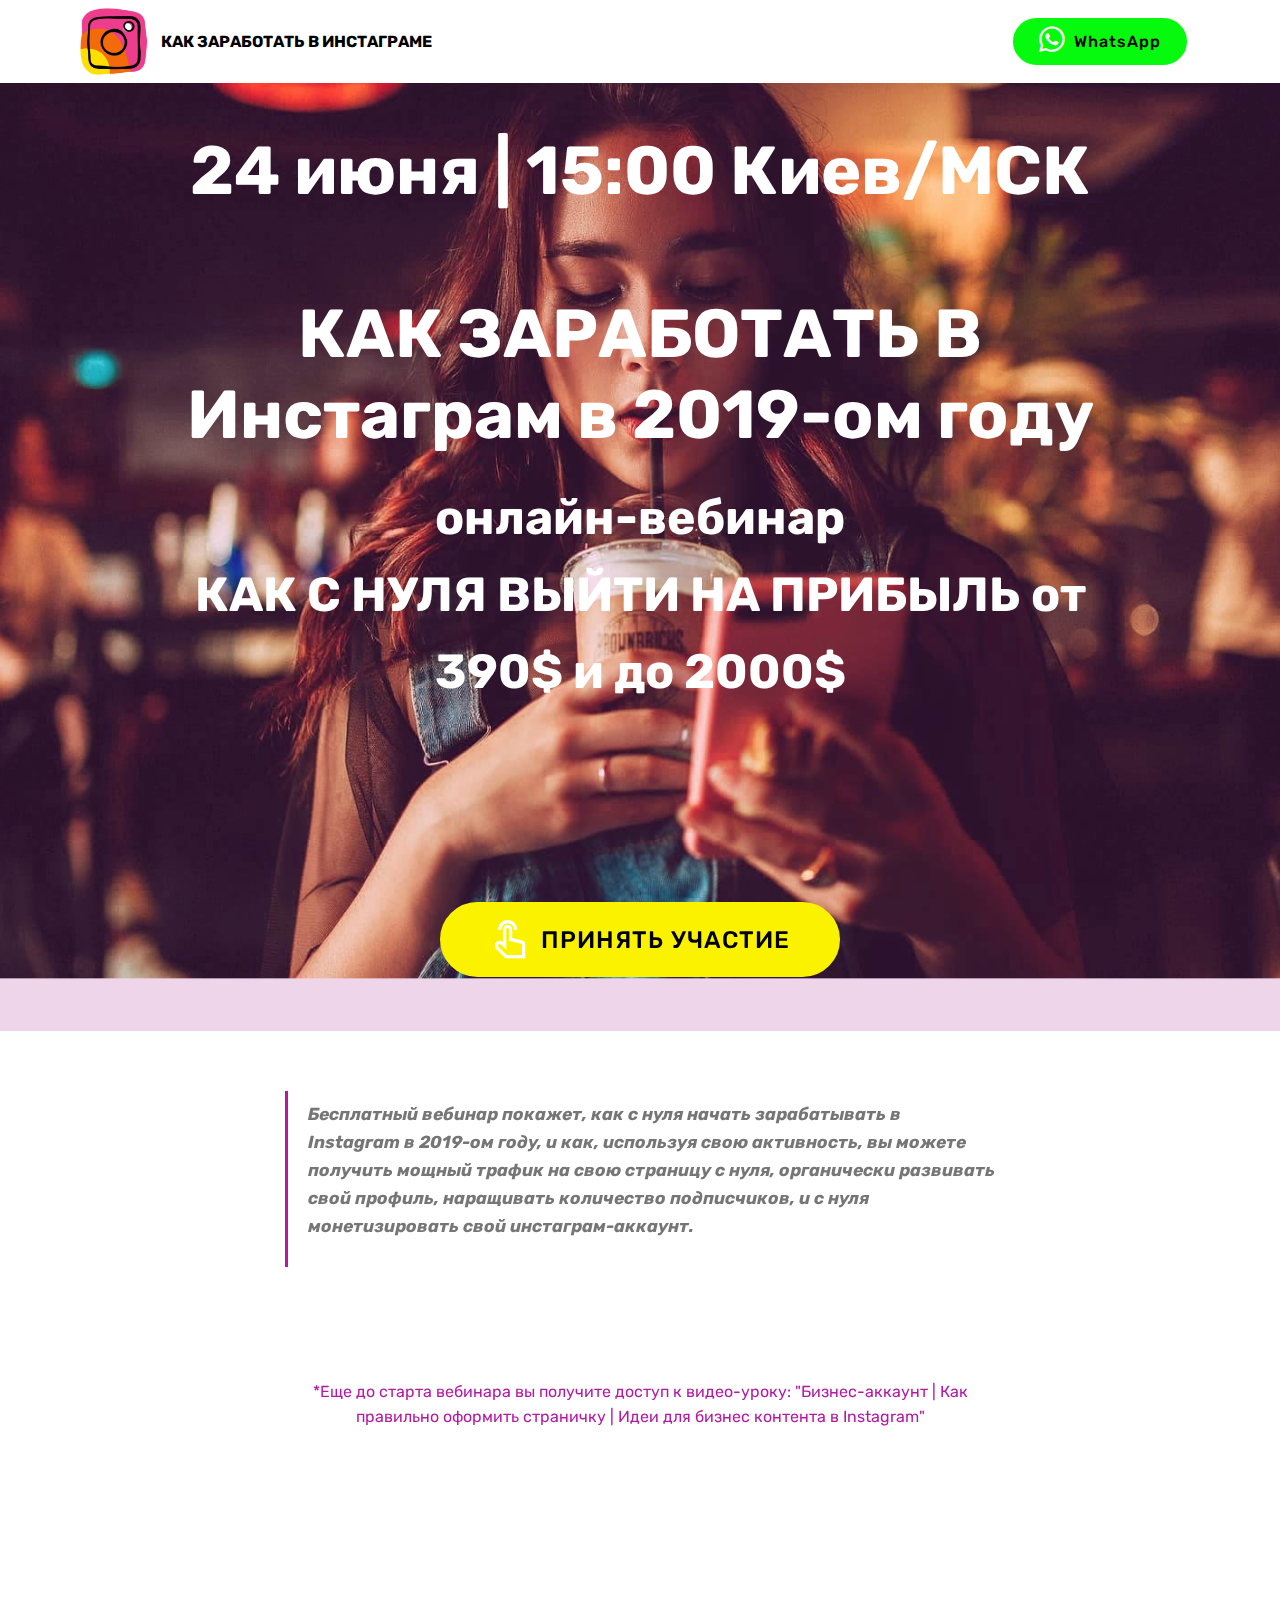
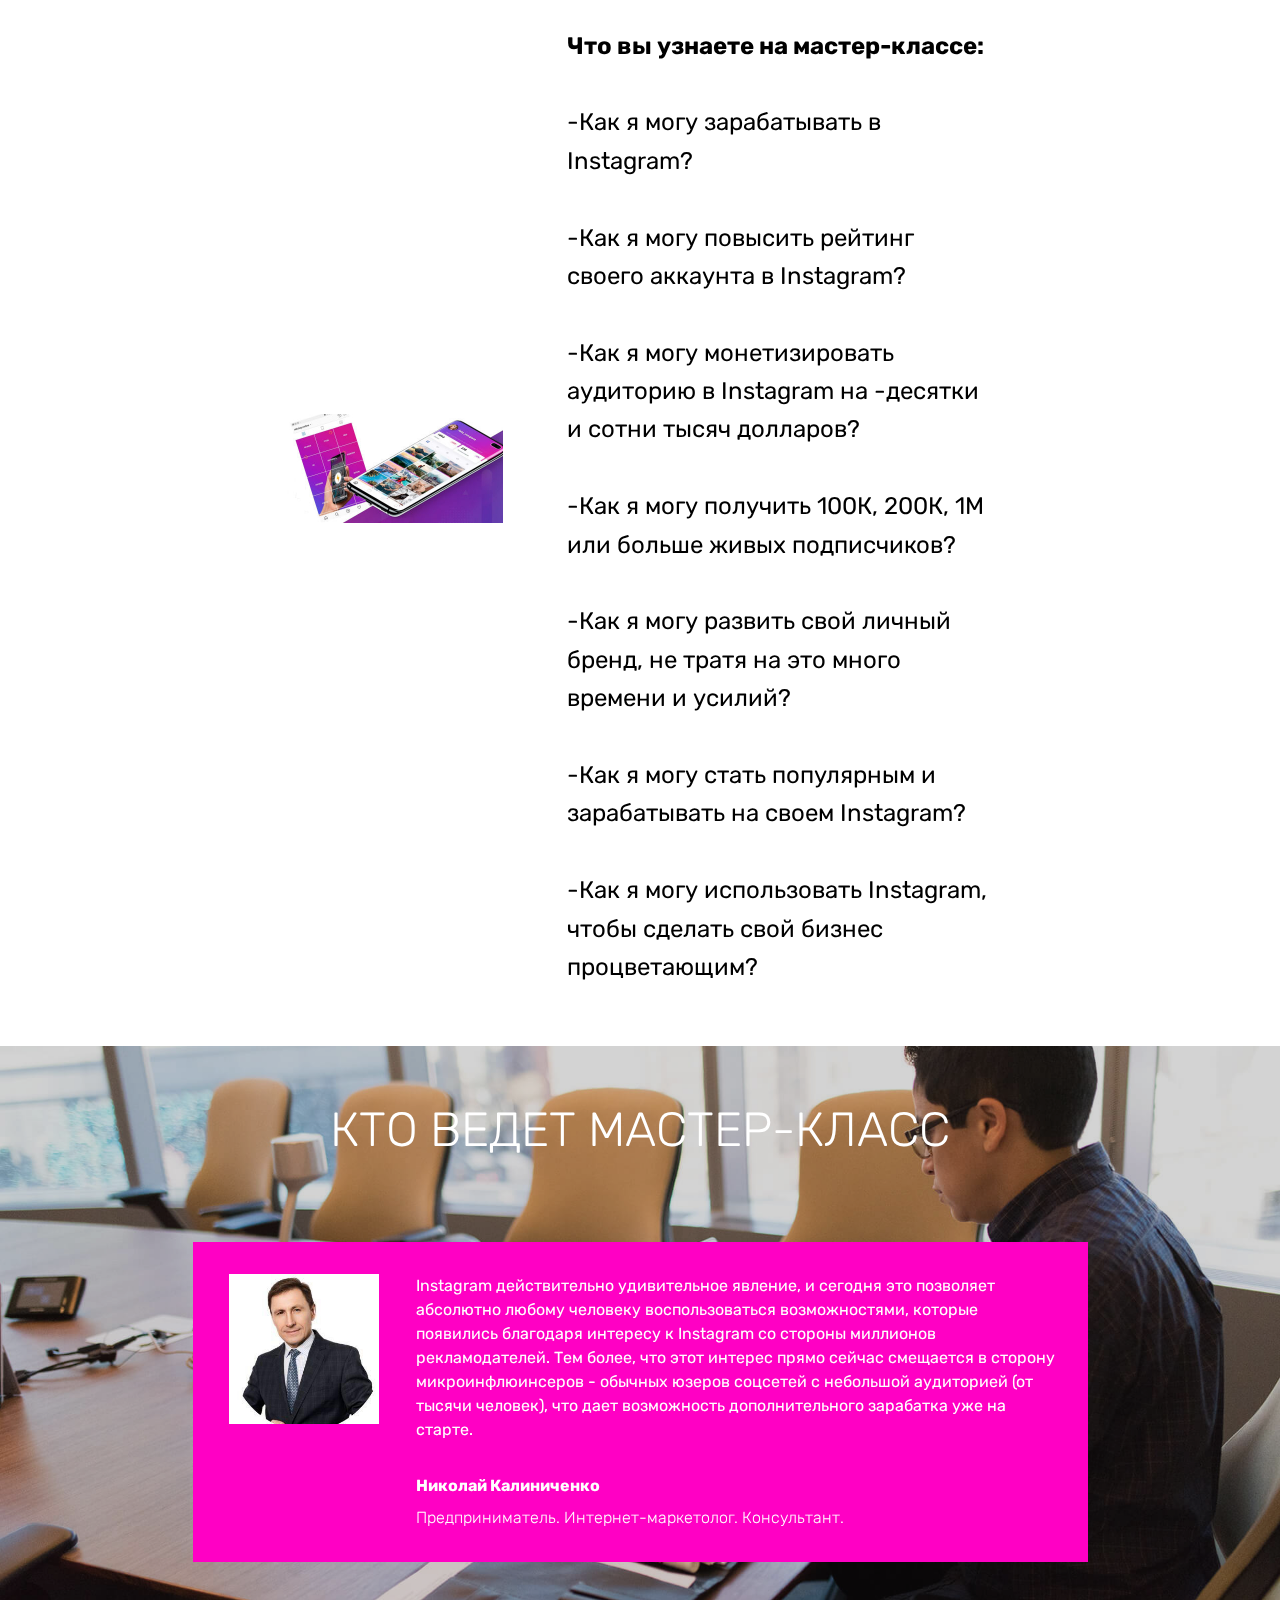
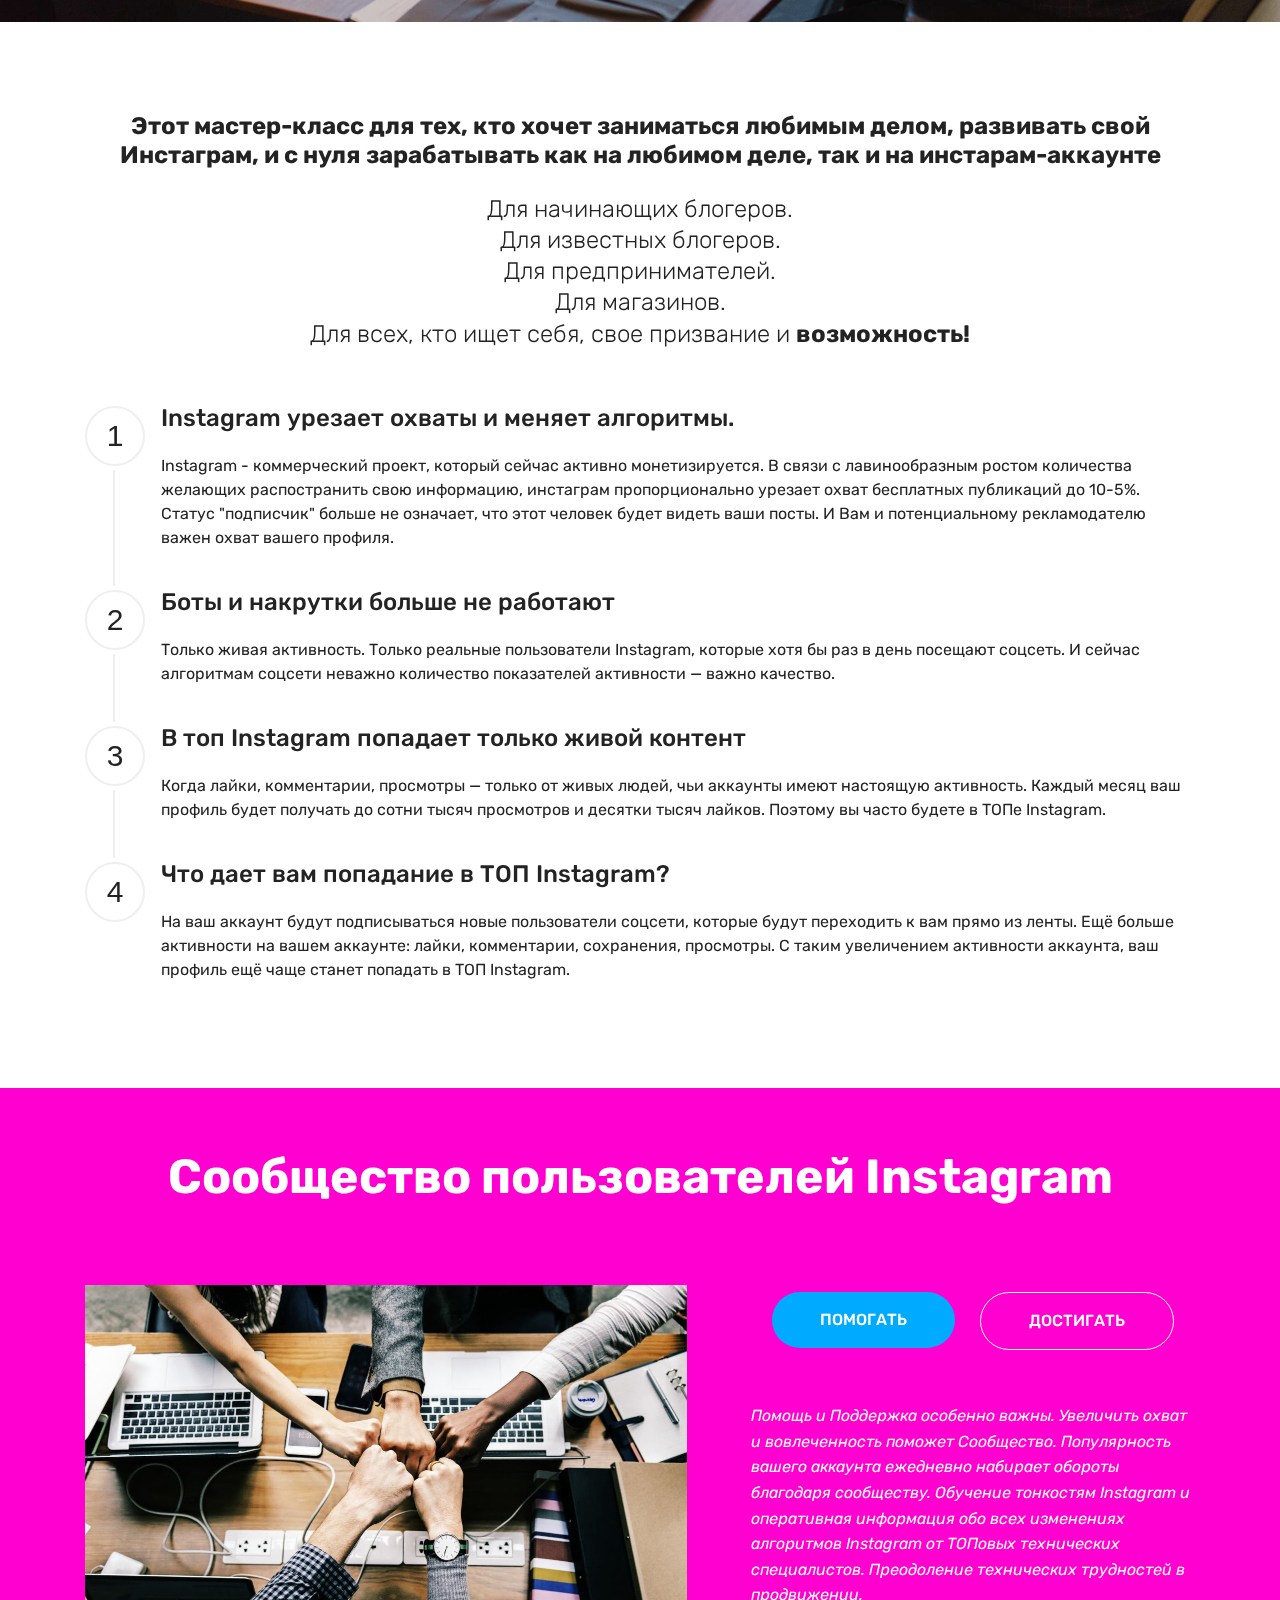
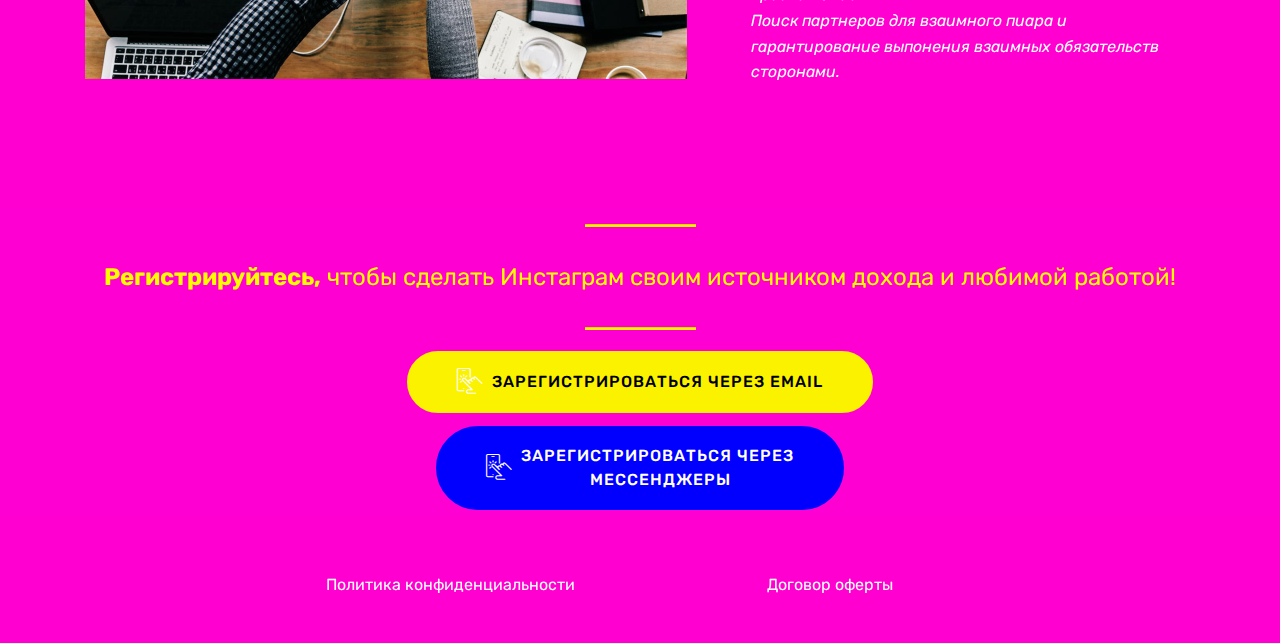
==== commit 98e49623: "create github pages" ====
--- a/index.html
+++ b/index.html
@@ -112,7 +112,7 @@
     </nav>
 </section>
 
-<section class="engine"><a href="https://mobirise.info/r">bootstrap template</a></section><section class="header6 cid-rtfn8umAcK mbr-fullscreen mbr-parallax-background" id="header6-15">
+<section class="engine"><a href="https://mobirise.info/t">amp templates</a></section><section class="header6 cid-rtfn8umAcK mbr-fullscreen mbr-parallax-background" id="header6-15">
 
     
 
@@ -122,7 +122,7 @@
     <div class="container">
         <div class="row justify-content-md-center">
             <div class="mbr-white col-md-10">
-                <h1 class="mbr-section-title align-center mbr-bold pb-3 mbr-fonts-style display-1"><br>22 июня | 15:00 Киев/МСК<br><br>КАК ЗАРАБОТАТЬ В Инстаграм в 2019-ом году</h1>
+                <h1 class="mbr-section-title align-center mbr-bold pb-3 mbr-fonts-style display-1"><br>24 июня | 15:00 Киев/МСК<br><br>КАК ЗАРАБОТАТЬ В Инстаграм в 2019-ом году</h1>
                 <p class="mbr-text align-center pb-3 mbr-fonts-style display-2"><strong>онлайн-вебинар<br>КАК С НУЛЯ ВЫЙТИ НА ПРИБЫЛЬ от 390$ и до 2000$<br><br></strong><br></p>
                 <div class="mbr-section-btn align-center"><a class="btn btn-md btn-info display-5" href="#bottom"><span class="mobi-mbri mobi-mbri-touch mbr-iconfont mbr-iconfont-btn" style="color: rgb(255, 255, 255);"></span>ПРИНЯТЬ УЧАСТИЕ</a></div>
             </div>
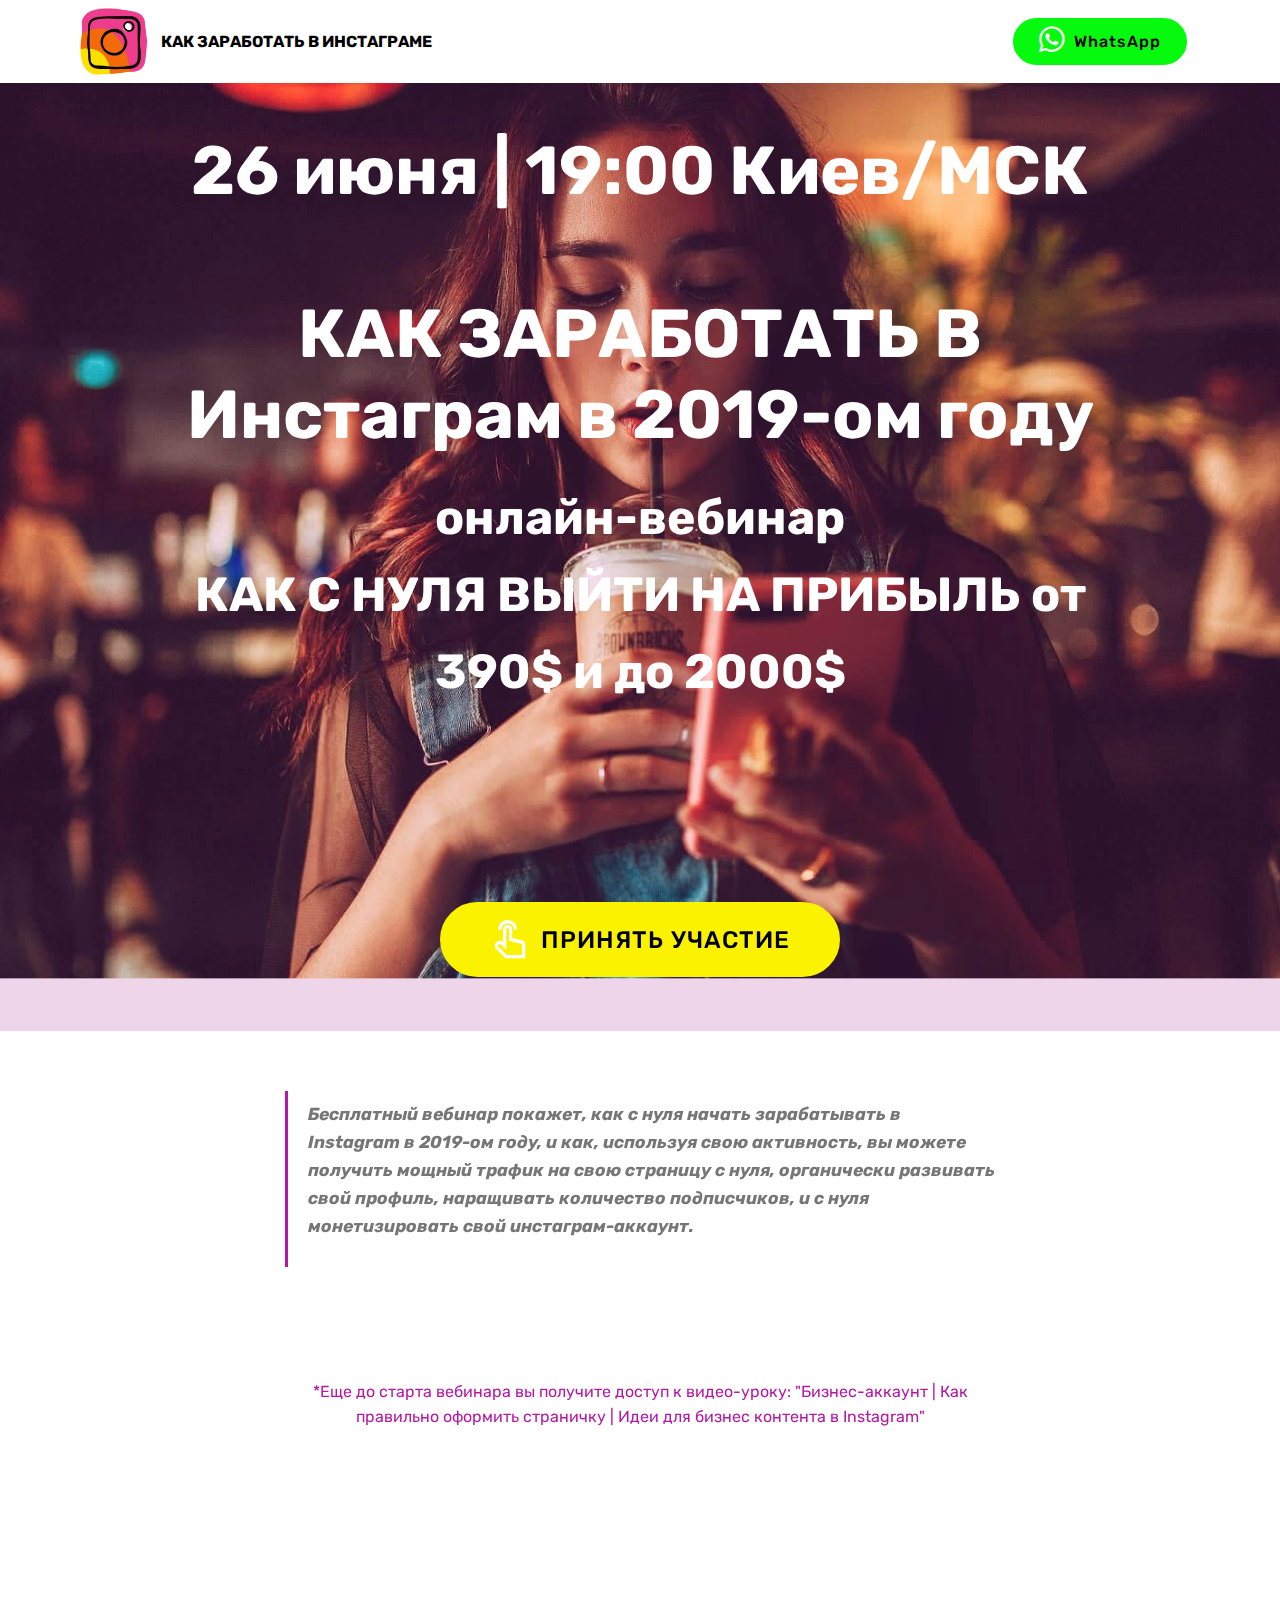
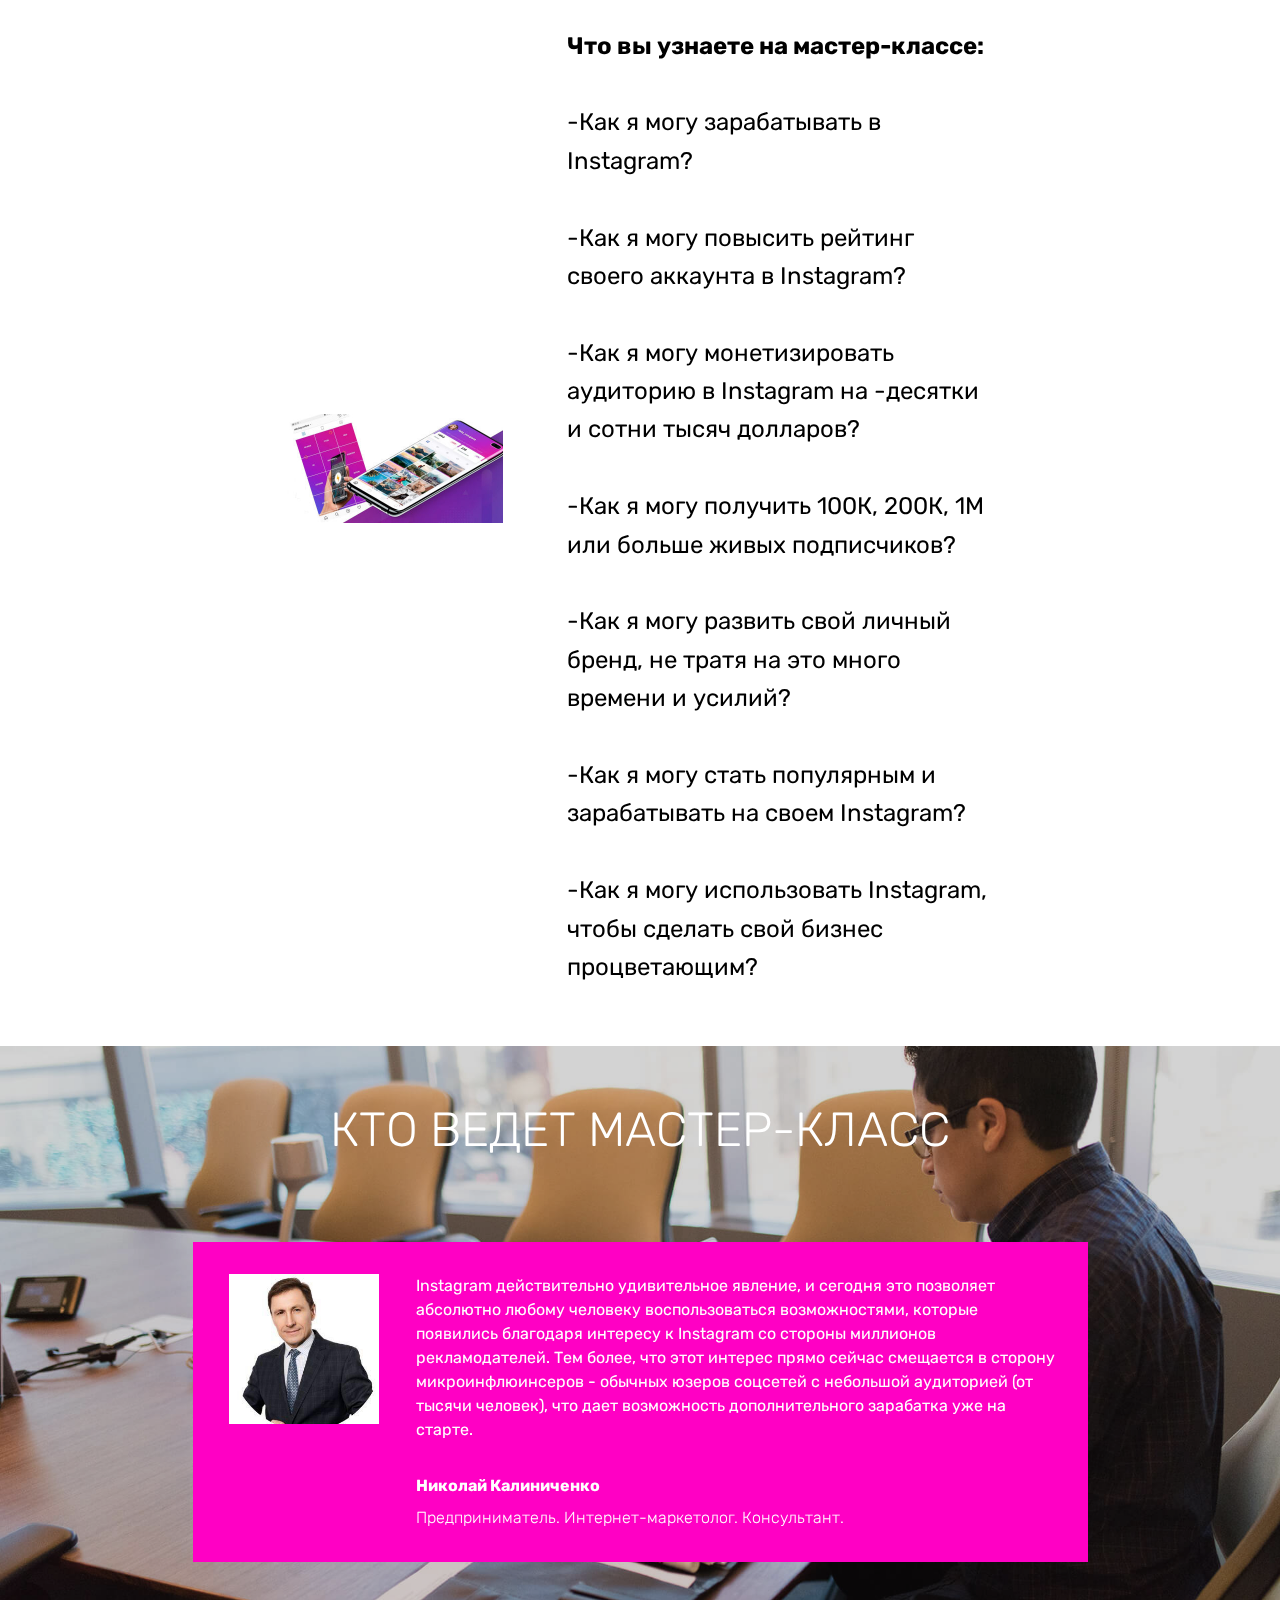
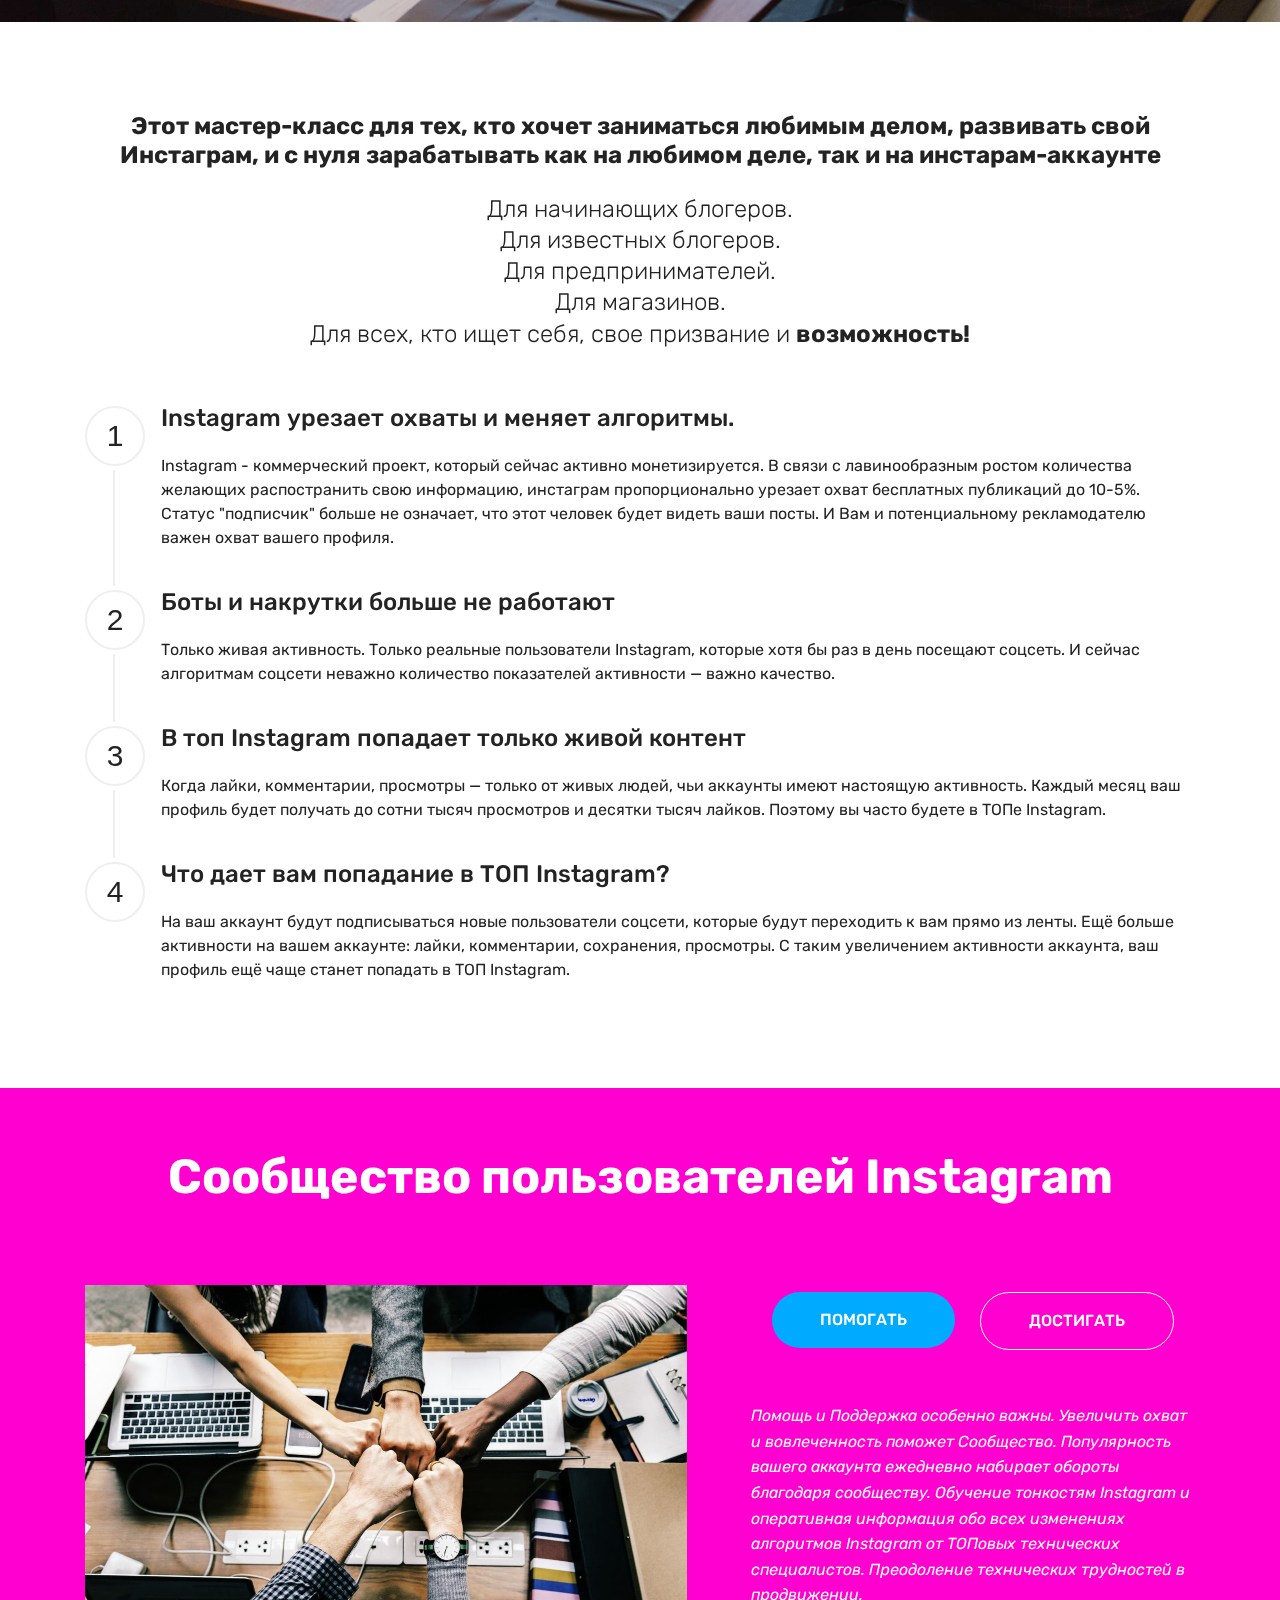
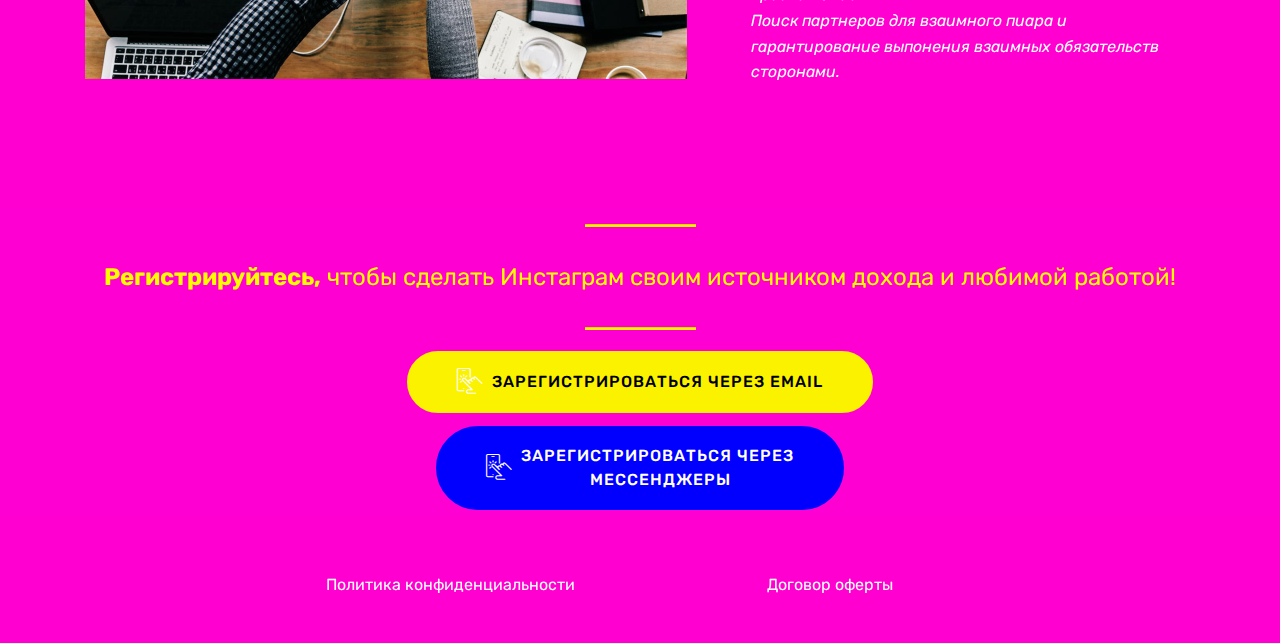
==== commit fb530fae: "create github pages" ====
--- a/index.html
+++ b/index.html
@@ -112,7 +112,7 @@
     </nav>
 </section>
 
-<section class="engine"><a href="https://mobirise.info/t">amp templates</a></section><section class="header6 cid-rtfn8umAcK mbr-fullscreen mbr-parallax-background" id="header6-15">
+<section class="engine"><a href="https://mobirise.info/p">website templates free download</a></section><section class="header6 cid-rtfn8umAcK mbr-fullscreen mbr-parallax-background" id="header6-15">
 
     
 
@@ -122,7 +122,7 @@
     <div class="container">
         <div class="row justify-content-md-center">
             <div class="mbr-white col-md-10">
-                <h1 class="mbr-section-title align-center mbr-bold pb-3 mbr-fonts-style display-1"><br>24 июня | 15:00 Киев/МСК<br><br>КАК ЗАРАБОТАТЬ В Инстаграм в 2019-ом году</h1>
+                <h1 class="mbr-section-title align-center mbr-bold pb-3 mbr-fonts-style display-1"><br>26 июня | 19:00 Киев/МСК<br><br>КАК ЗАРАБОТАТЬ В Инстаграм в 2019-ом году</h1>
                 <p class="mbr-text align-center pb-3 mbr-fonts-style display-2"><strong>онлайн-вебинар<br>КАК С НУЛЯ ВЫЙТИ НА ПРИБЫЛЬ от 390$ и до 2000$<br><br></strong><br></p>
                 <div class="mbr-section-btn align-center"><a class="btn btn-md btn-info display-5" href="#bottom"><span class="mobi-mbri mobi-mbri-touch mbr-iconfont mbr-iconfont-btn" style="color: rgb(255, 255, 255);"></span>ПРИНЯТЬ УЧАСТИЕ</a></div>
             </div>
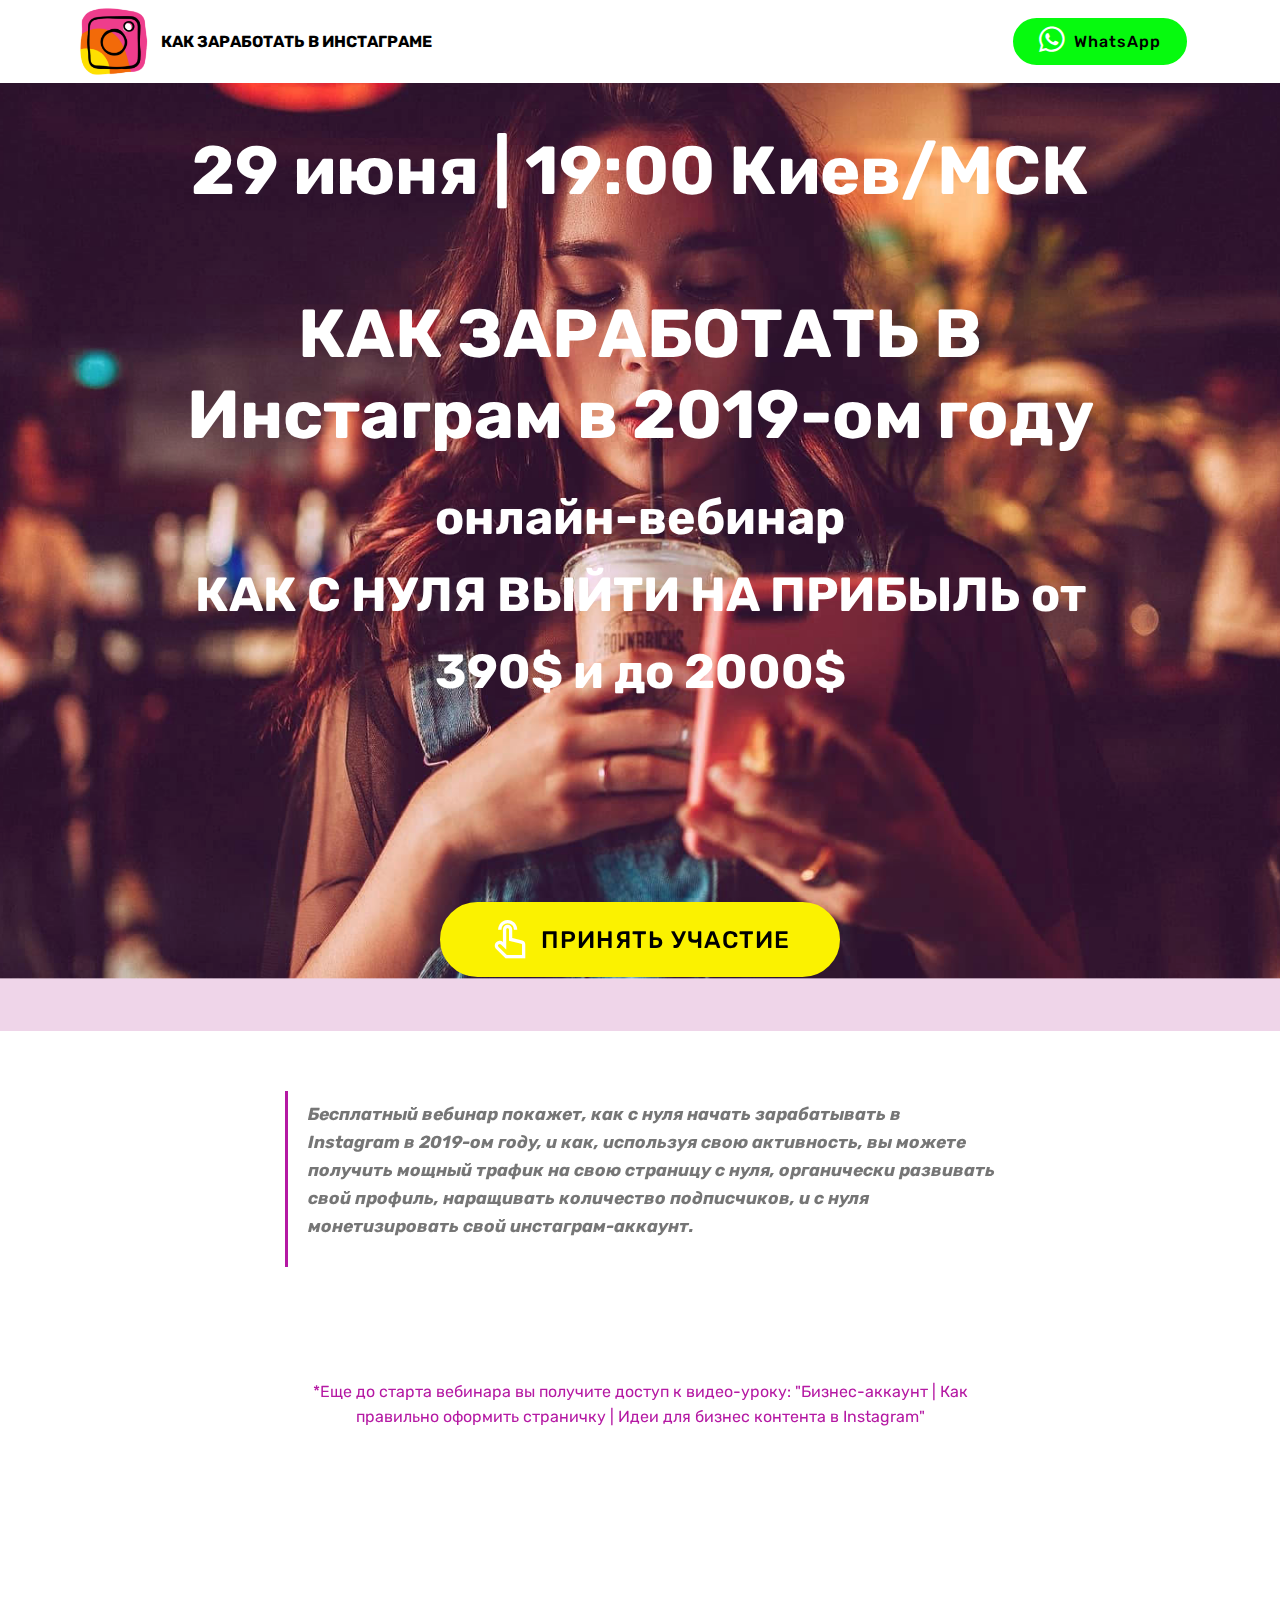
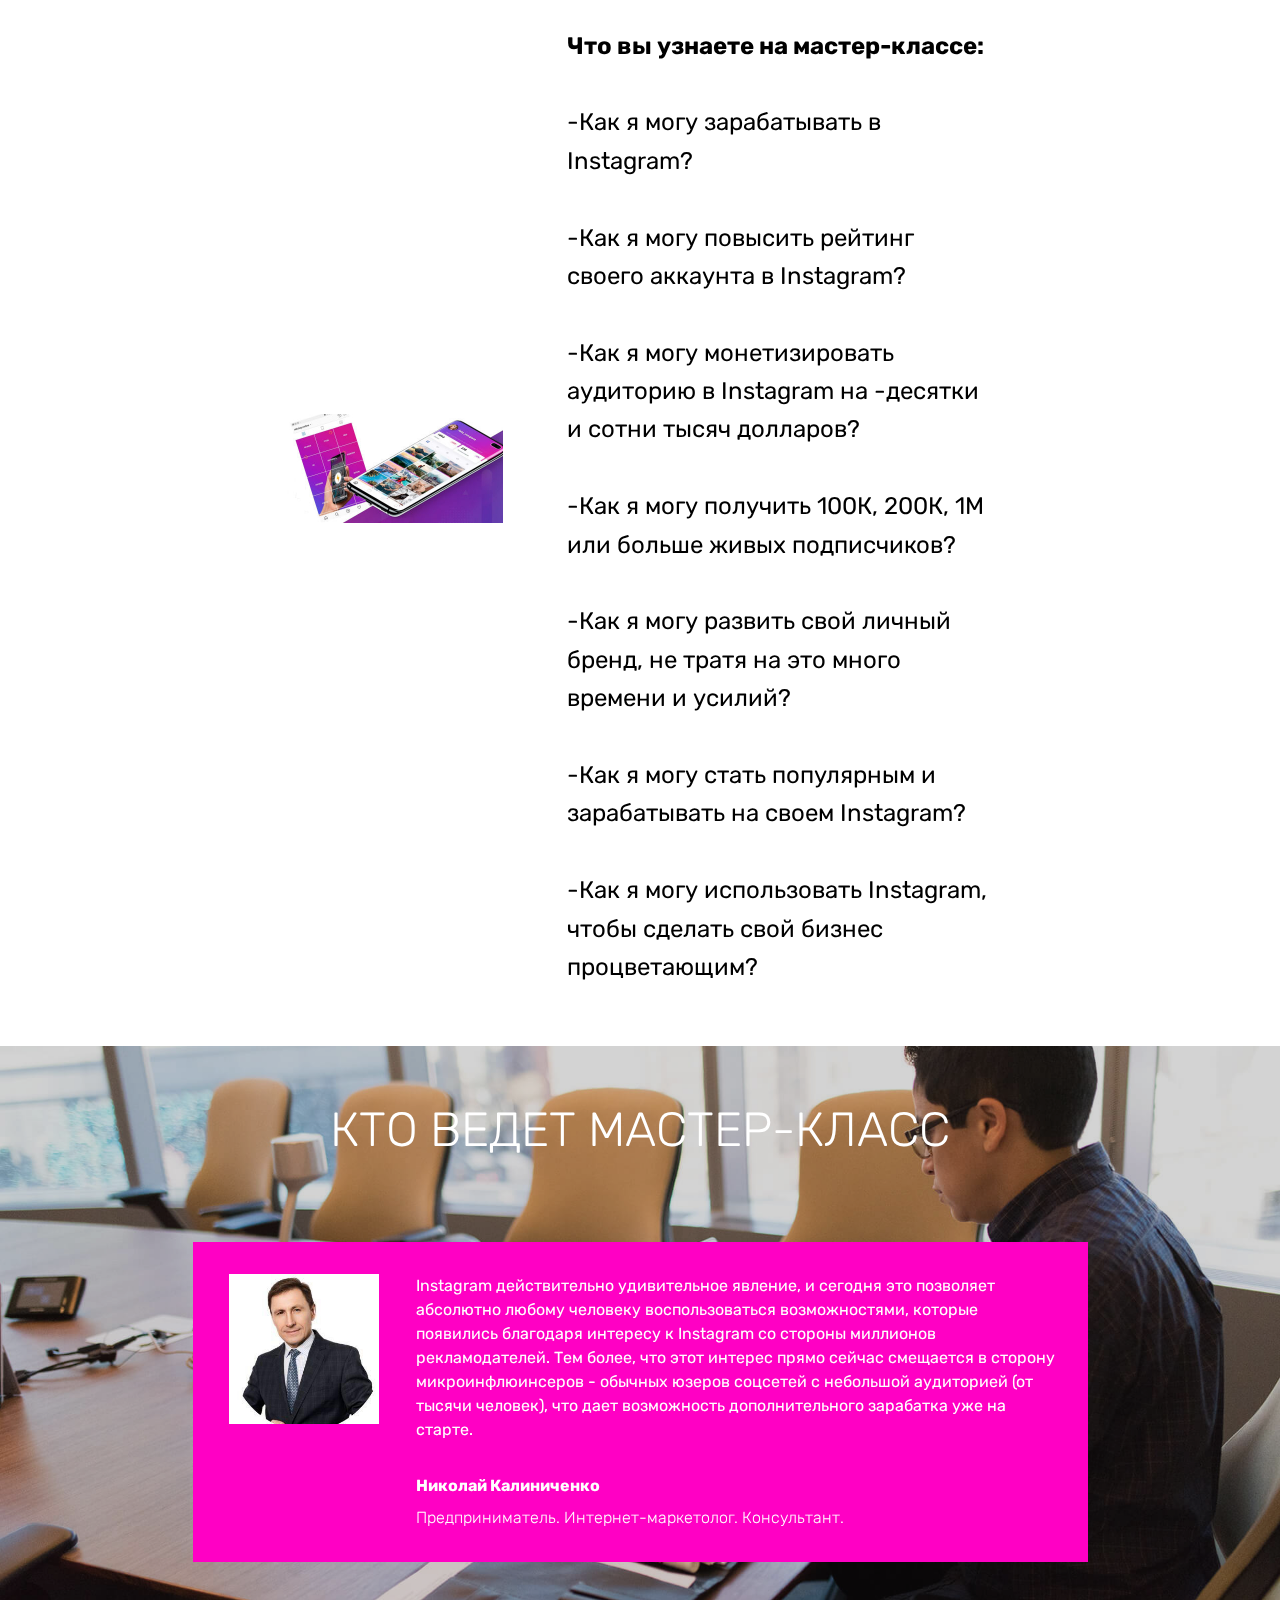
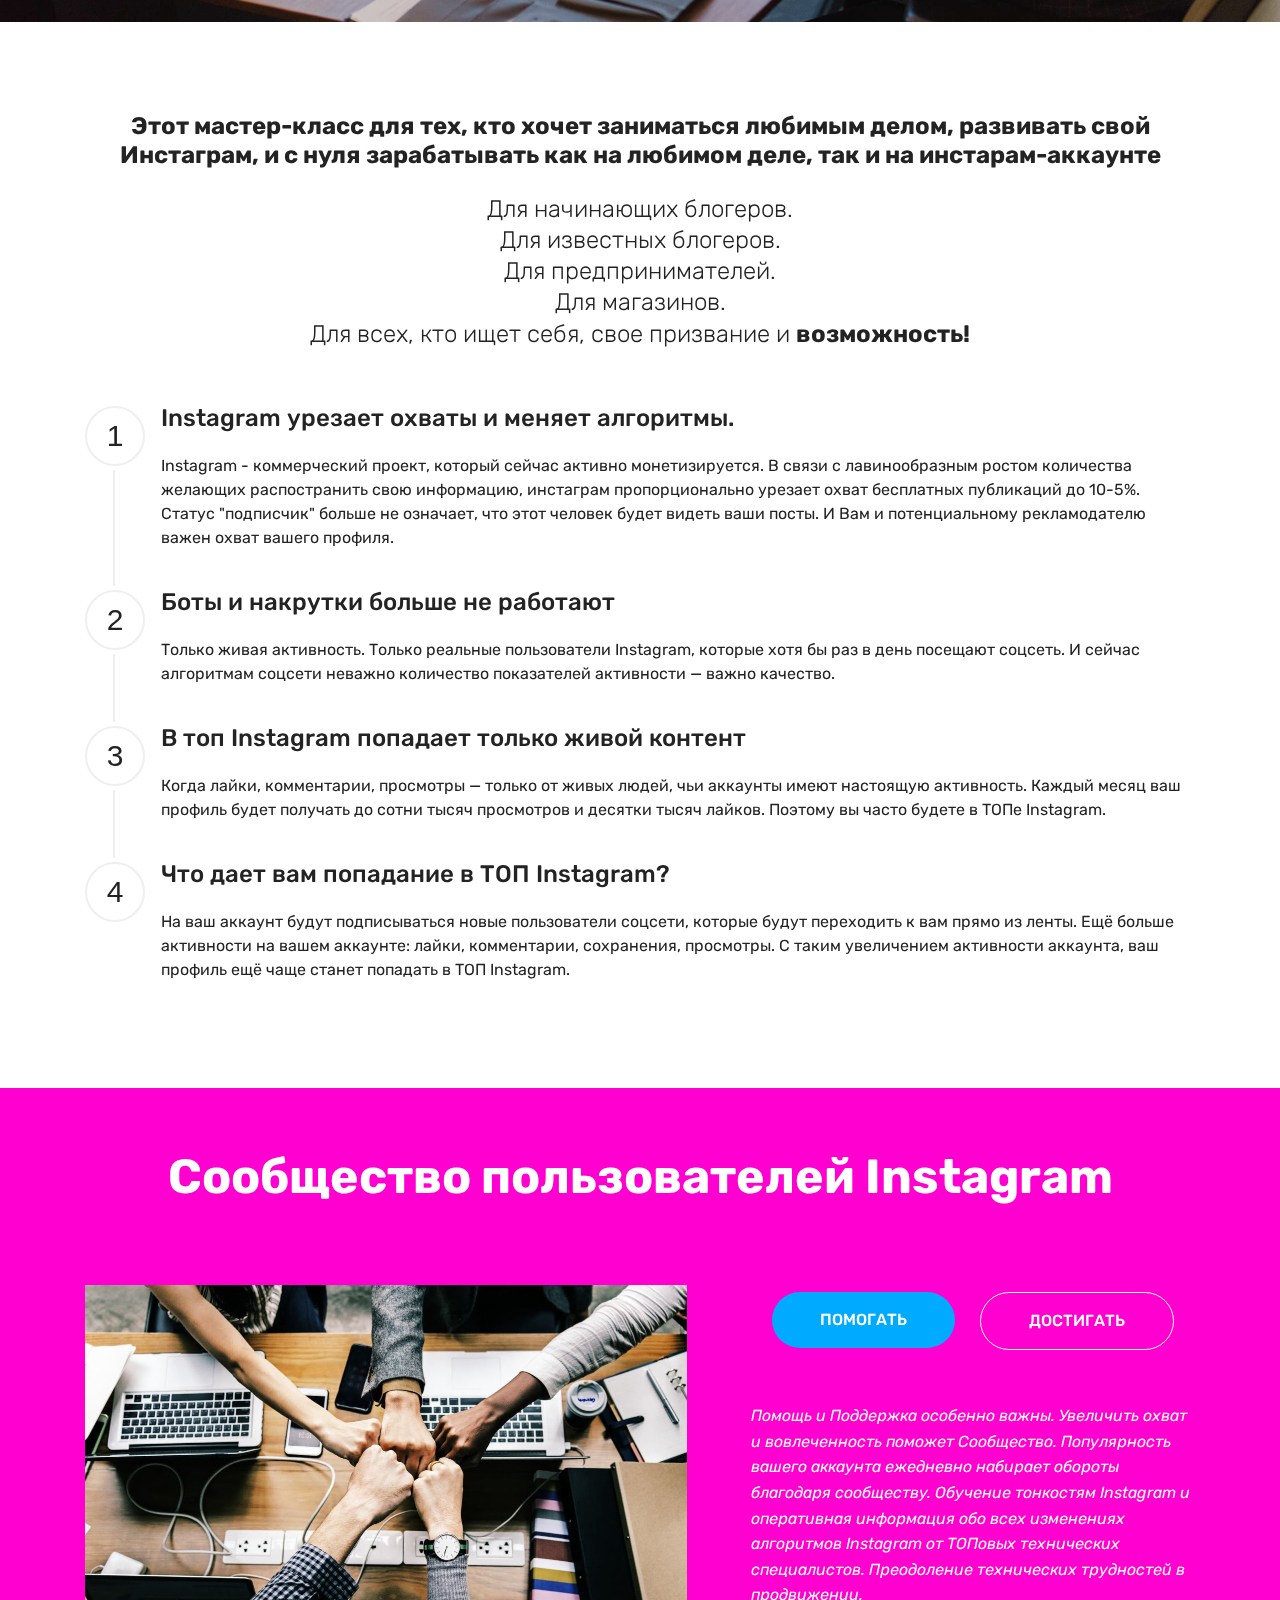
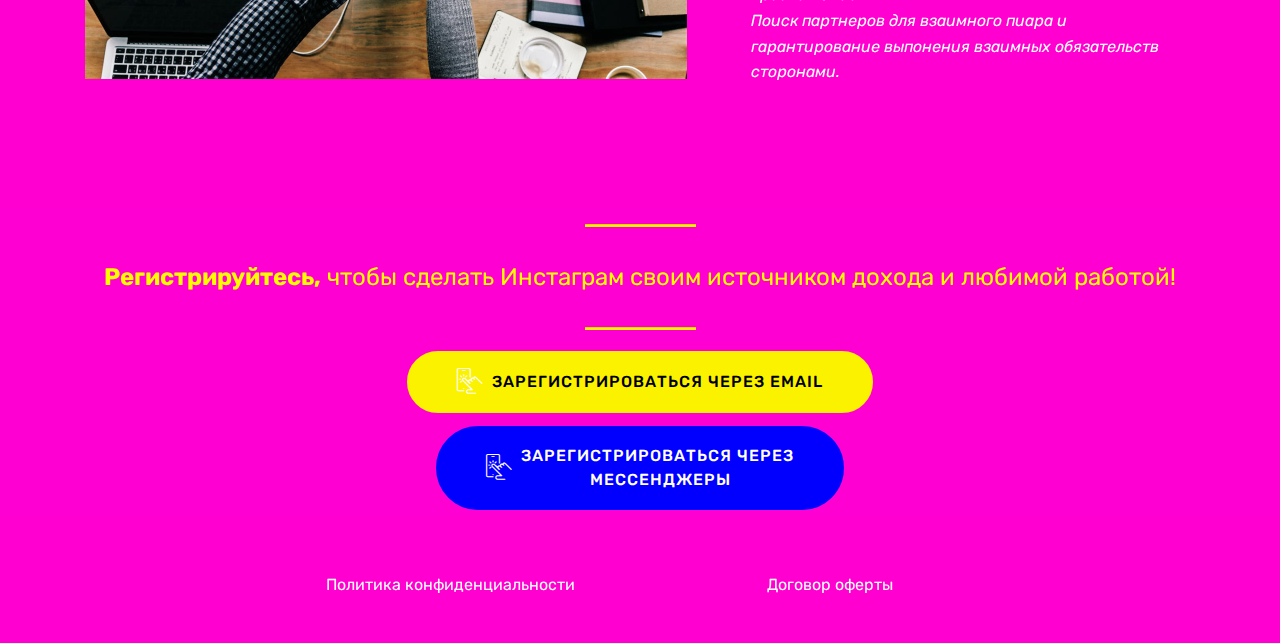
==== commit 2382db43: "create github pages" ====
--- a/index.html
+++ b/index.html
@@ -112,7 +112,7 @@
     </nav>
 </section>
 
-<section class="engine"><a href="https://mobirise.info/p">website templates free download</a></section><section class="header6 cid-rtfn8umAcK mbr-fullscreen mbr-parallax-background" id="header6-15">
+<section class="engine"><a href="https://mobirise.info/l">free site templates</a></section><section class="header6 cid-rtfn8umAcK mbr-fullscreen mbr-parallax-background" id="header6-15">
 
     
 
@@ -122,7 +122,7 @@
     <div class="container">
         <div class="row justify-content-md-center">
             <div class="mbr-white col-md-10">
-                <h1 class="mbr-section-title align-center mbr-bold pb-3 mbr-fonts-style display-1"><br>26 июня | 19:00 Киев/МСК<br><br>КАК ЗАРАБОТАТЬ В Инстаграм в 2019-ом году</h1>
+                <h1 class="mbr-section-title align-center mbr-bold pb-3 mbr-fonts-style display-1"><br>29 июня | 19:00 Киев/МСК<br><br>КАК ЗАРАБОТАТЬ В Инстаграм в 2019-ом году</h1>
                 <p class="mbr-text align-center pb-3 mbr-fonts-style display-2"><strong>онлайн-вебинар<br>КАК С НУЛЯ ВЫЙТИ НА ПРИБЫЛЬ от 390$ и до 2000$<br><br></strong><br></p>
                 <div class="mbr-section-btn align-center"><a class="btn btn-md btn-info display-5" href="#bottom"><span class="mobi-mbri mobi-mbri-touch mbr-iconfont mbr-iconfont-btn" style="color: rgb(255, 255, 255);"></span>ПРИНЯТЬ УЧАСТИЕ</a></div>
             </div>
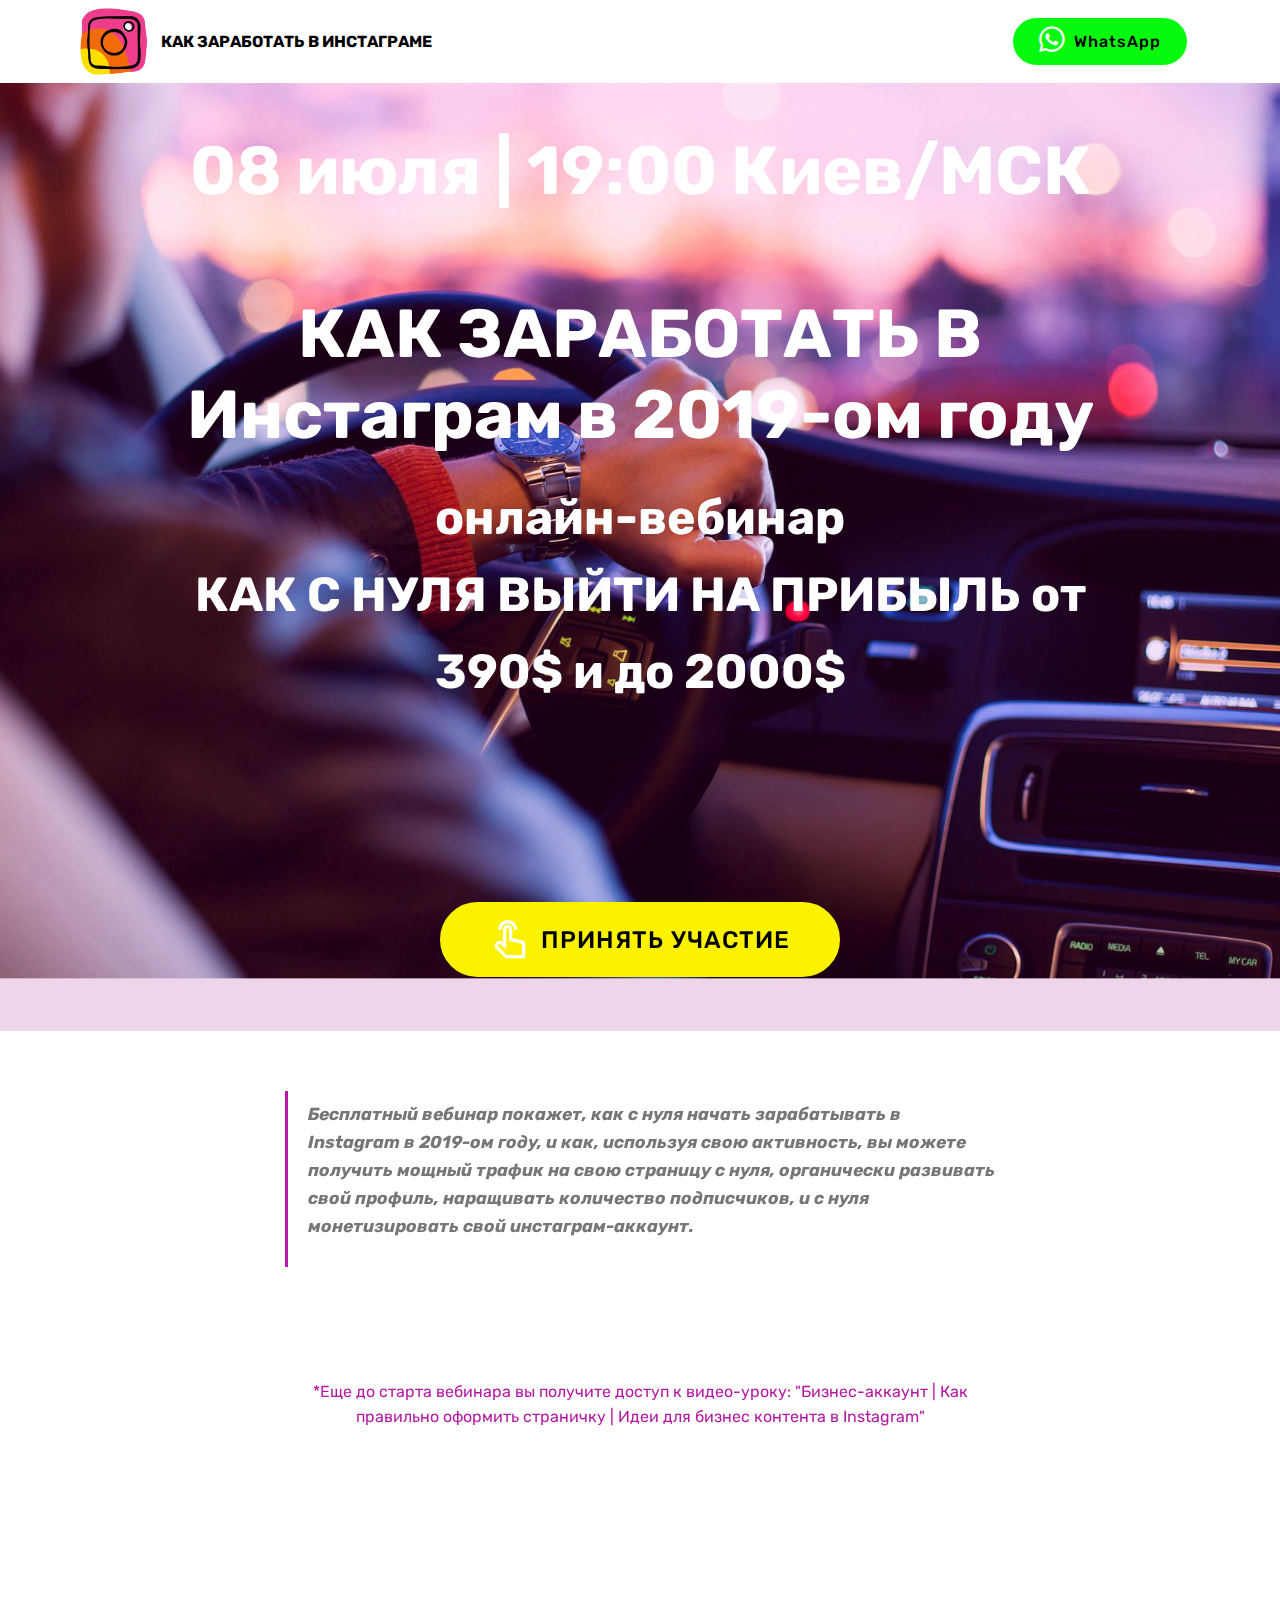
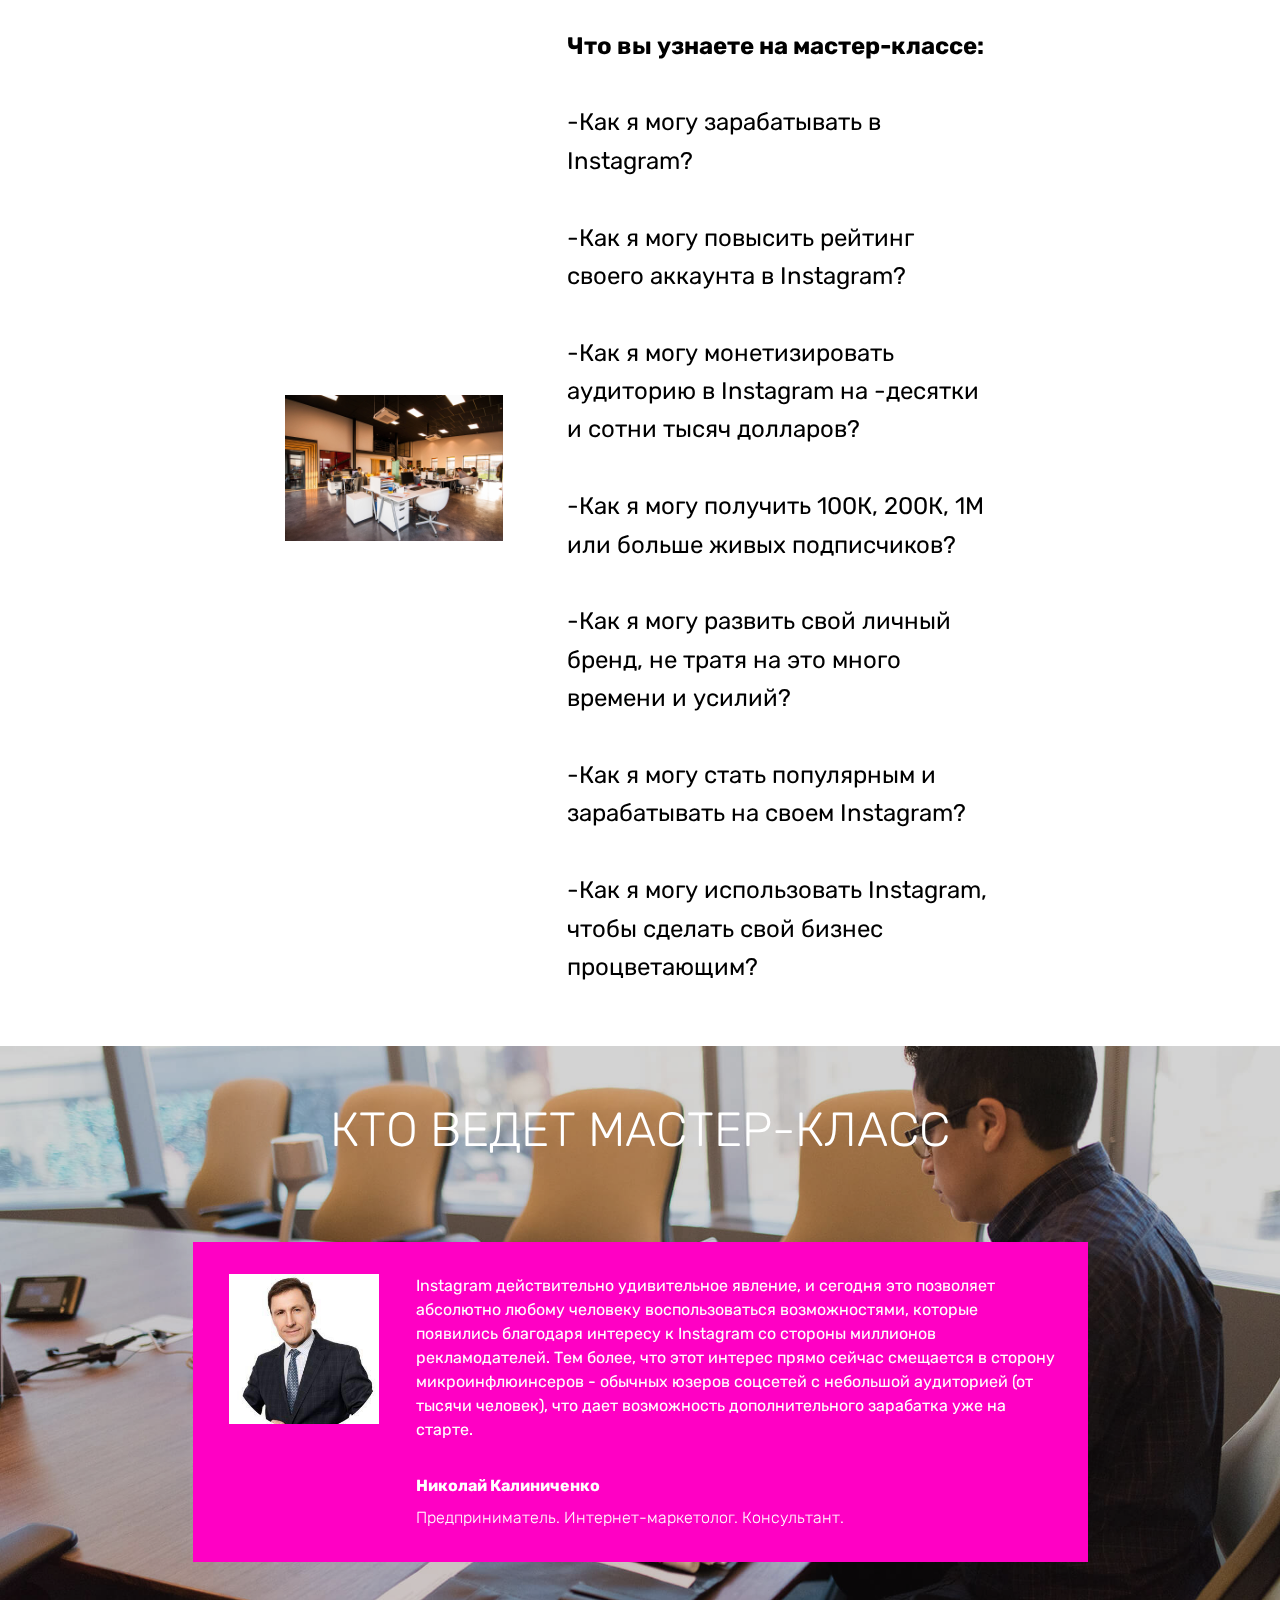
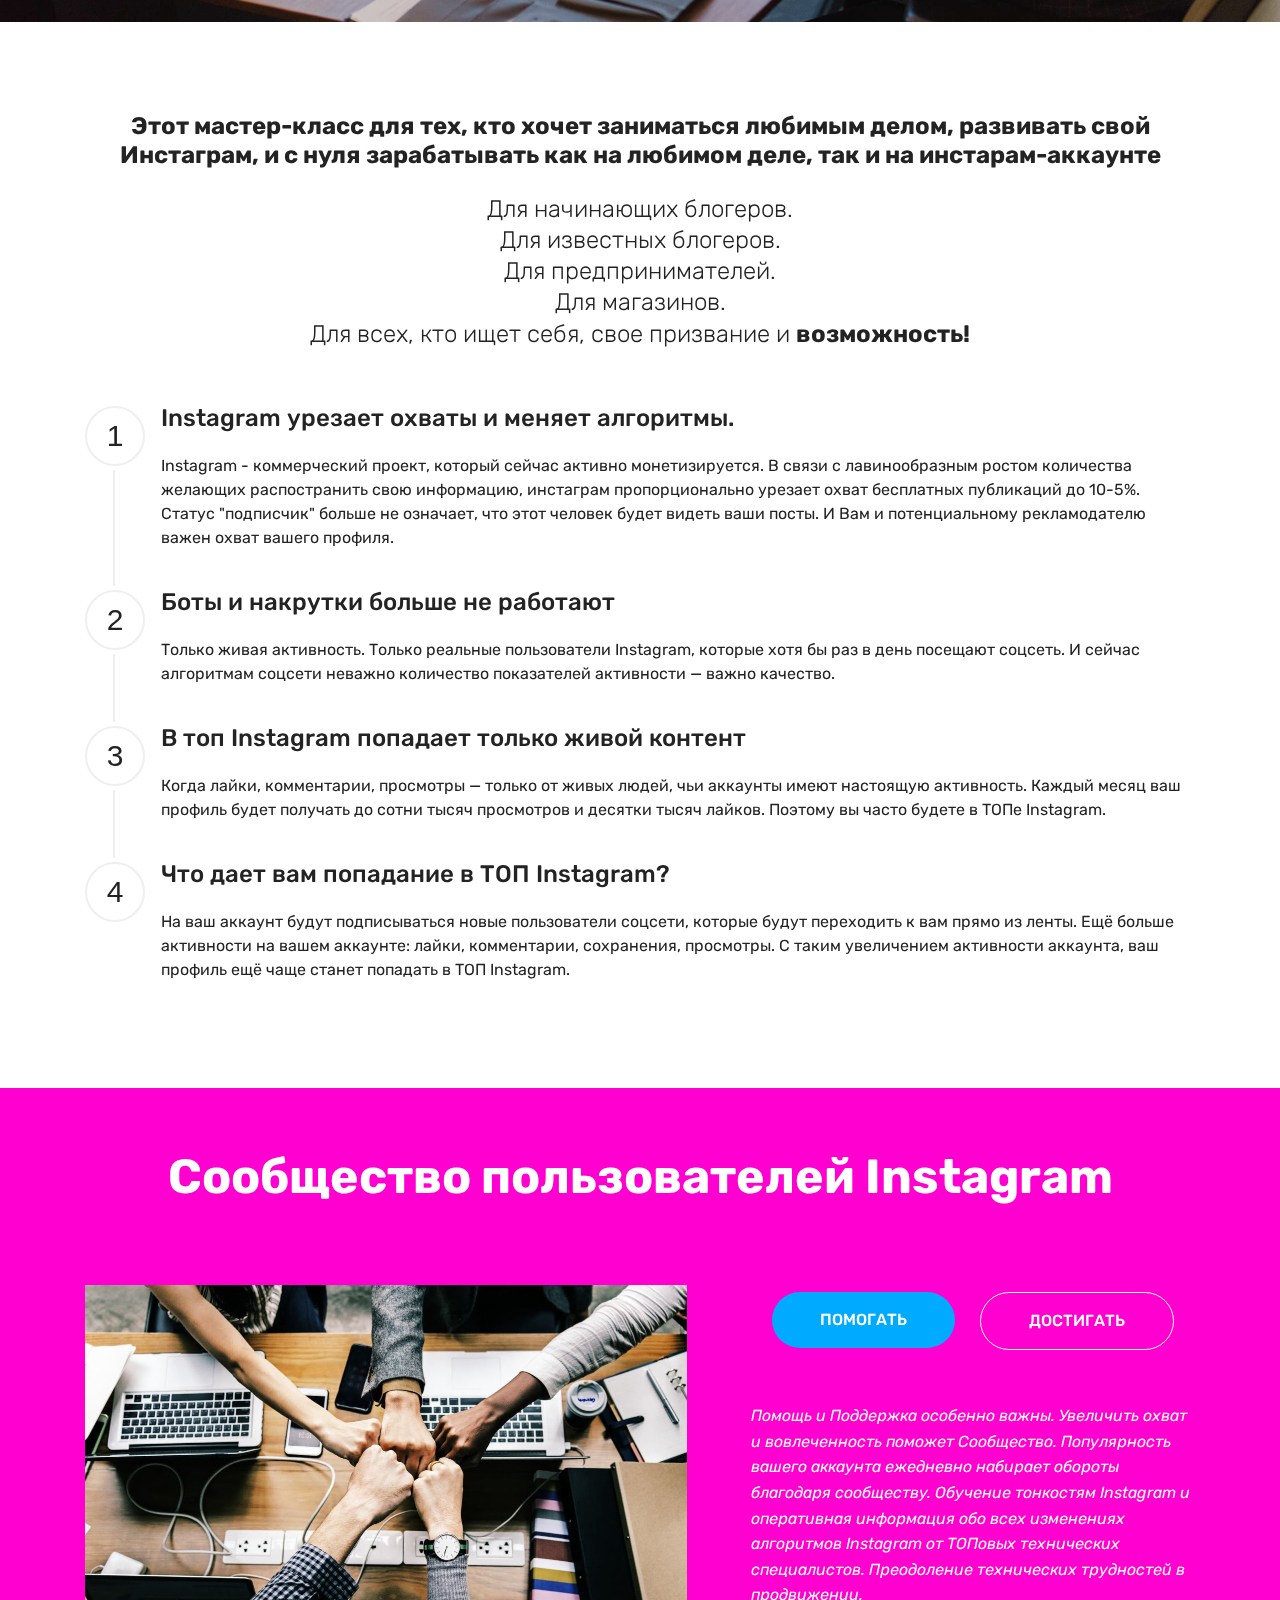
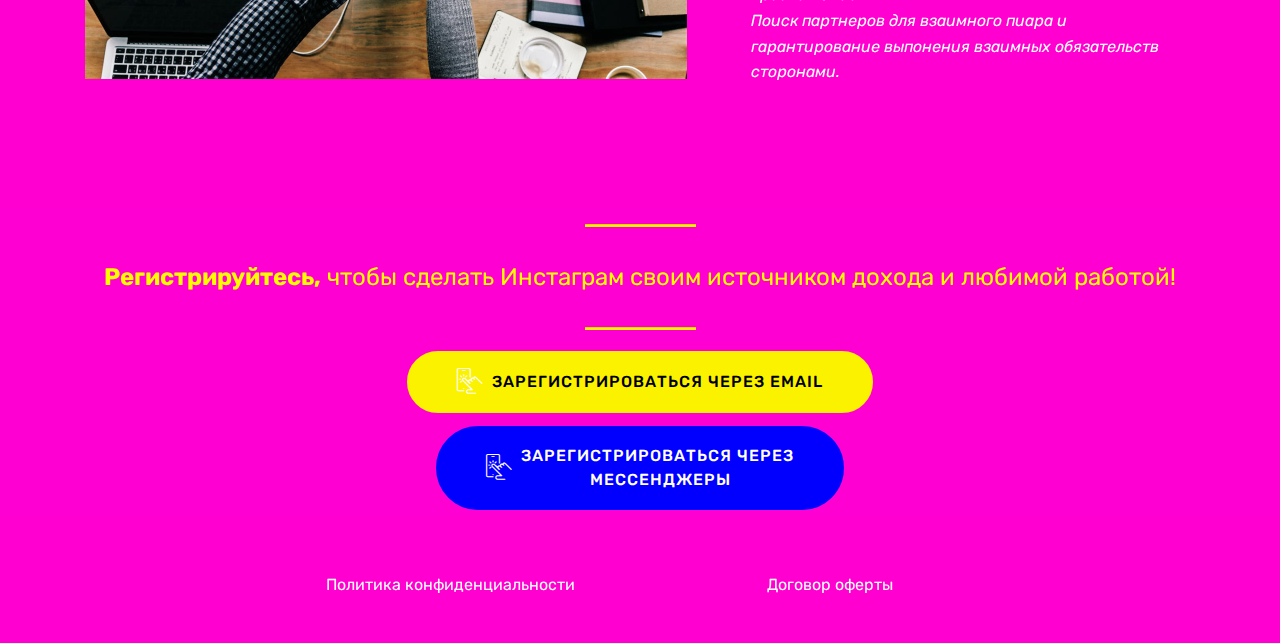
==== commit 82570272: "create github pages" ====
--- a/index.html
+++ b/index.html
@@ -112,7 +112,7 @@
     </nav>
 </section>
 
-<section class="engine"><a href="https://mobirise.info/l">free site templates</a></section><section class="header6 cid-rtfn8umAcK mbr-fullscreen mbr-parallax-background" id="header6-15">
+<section class="engine"><a href="https://mobirise.info/n">simple site templates</a></section><section class="header6 cid-rtfn8umAcK mbr-fullscreen mbr-parallax-background" id="header6-15">
 
     
 
@@ -122,7 +122,7 @@
     <div class="container">
         <div class="row justify-content-md-center">
             <div class="mbr-white col-md-10">
-                <h1 class="mbr-section-title align-center mbr-bold pb-3 mbr-fonts-style display-1"><br>29 июня | 19:00 Киев/МСК<br><br>КАК ЗАРАБОТАТЬ В Инстаграм в 2019-ом году</h1>
+                <h1 class="mbr-section-title align-center mbr-bold pb-3 mbr-fonts-style display-1"><br>08 июля | 19:00 Киев/МСК<br><br>КАК ЗАРАБОТАТЬ В Инстаграм в 2019-ом году</h1>
                 <p class="mbr-text align-center pb-3 mbr-fonts-style display-2"><strong>онлайн-вебинар<br>КАК С НУЛЯ ВЫЙТИ НА ПРИБЫЛЬ от 390$ и до 2000$<br><br></strong><br></p>
                 <div class="mbr-section-btn align-center"><a class="btn btn-md btn-info display-5" href="#bottom"><span class="mobi-mbri mobi-mbri-touch mbr-iconfont mbr-iconfont-btn" style="color: rgb(255, 255, 255);"></span>ПРИНЯТЬ УЧАСТИЕ</a></div>
             </div>
@@ -165,7 +165,7 @@
             <div class="col-12 col-md-8">
                 <div class="media-container-row">
                     <div class="mbr-figure" style="width: 60%;">
-                      <img src="assets/images/nhtyls-1-436x218.jpg" alt="Mobirise" title="Смотреть видео">  
+                      <img src="assets/images/background1.jpg" alt="Mobirise" title="Смотреть видео">  
                     </div>
                     <div class="media-content">
                         <div class="mbr-section-text">
--- a/assets/mobirise/css/mbr-additional.css
+++ b/assets/mobirise/css/mbr-additional.css
@@ -1414,7 +1414,7 @@
   box-shadow: none !important;
 }
 .cid-rtfn8umAcK {
-  background-image: url("../../../assets/images/portrait-4246954-1920-1-1920x1081.jpg");
+  background-image: url("../../../assets/images/mbr-1920x1280.jpg");
 }
 .cid-rtfn8umAcK H1 {
   color: #ffffff;
@@ -2939,7 +2939,7 @@
 .cid-rtDtMqb0pn {
   padding-top: 120px;
   padding-bottom: 120px;
-  background-image: url("../../../assets/images/background1.jpg");
+  background-image: url("../../../assets/images/background10.jpg");
 }
 .cid-rtDtMqb0pn .mbr-figure {
   margin: 0 auto;
@@ -3362,7 +3362,7 @@
 .cid-rtmtJnOR9h {
   padding-top: 90px;
   padding-bottom: 90px;
-  background-image: url("../../../assets/images/background1.jpg");
+  background-image: url("../../../assets/images/background10.jpg");
 }
 .cid-rtmtJnOR9h .icons-media-container {
   display: flex;
@@ -3807,3 +3807,461 @@
 .cid-rtFuIG7KcJ textarea.form-control {
   min-height: 188px;
 }
+.cid-rsDuqY4li0 .navbar {
+  background: #ffffff;
+  transition: none;
+  min-height: 77px;
+  padding: .5rem 0;
+}
+.cid-rsDuqY4li0 .navbar-dropdown.bg-color.transparent.opened {
+  background: #ffffff;
+}
+.cid-rsDuqY4li0 a {
+  font-style: normal;
+}
+.cid-rsDuqY4li0 .nav-item span {
+  padding-right: 0.4em;
+  line-height: 0.5em;
+  vertical-align: text-bottom;
+  position: relative;
+  text-decoration: none;
+}
+.cid-rsDuqY4li0 .nav-item a {
+  display: -webkit-flex;
+  align-items: center;
+  justify-content: center;
+  padding: 0.7rem 0 !important;
+  margin: 0rem .65rem !important;
+  -webkit-align-items: center;
+  -webkit-justify-content: center;
+}
+.cid-rsDuqY4li0 .nav-item:focus,
+.cid-rsDuqY4li0 .nav-link:focus {
+  outline: none;
+}
+.cid-rsDuqY4li0 .btn {
+  padding: 0.4rem 1.5rem;
+  display: -webkit-inline-flex;
+  align-items: center;
+  -webkit-align-items: center;
+}
+.cid-rsDuqY4li0 .btn .mbr-iconfont {
+  font-size: 1.6rem;
+}
+.cid-rsDuqY4li0 .menu-logo {
+  margin-right: auto;
+}
+.cid-rsDuqY4li0 .menu-logo .navbar-brand {
+  display: flex;
+  margin-left: 5rem;
+  padding: 0;
+  transition: padding .2s;
+  min-height: 3.8rem;
+  -webkit-align-items: center;
+  align-items: center;
+}
+.cid-rsDuqY4li0 .menu-logo .navbar-brand .navbar-caption-wrap {
+  display: flex;
+  -webkit-align-items: center;
+  align-items: center;
+  word-break: break-word;
+  min-width: 7rem;
+  margin: .3rem 0;
+}
+.cid-rsDuqY4li0 .menu-logo .navbar-brand .navbar-caption-wrap .navbar-caption {
+  line-height: 1.2rem !important;
+  padding-right: 2rem;
+}
+.cid-rsDuqY4li0 .menu-logo .navbar-brand .navbar-logo {
+  font-size: 4rem;
+  transition: font-size 0.25s;
+}
+.cid-rsDuqY4li0 .menu-logo .navbar-brand .navbar-logo img {
+  display: flex;
+}
+.cid-rsDuqY4li0 .menu-logo .navbar-brand .navbar-logo .mbr-iconfont {
+  transition: font-size 0.25s;
+}
+.cid-rsDuqY4li0 .menu-logo .navbar-brand .navbar-logo a {
+  display: inline-flex;
+}
+.cid-rsDuqY4li0 .navbar-toggleable-sm .navbar-collapse {
+  justify-content: flex-end;
+  -webkit-justify-content: flex-end;
+  padding-right: 5rem;
+  width: auto;
+}
+.cid-rsDuqY4li0 .navbar-toggleable-sm .navbar-collapse .navbar-nav {
+  flex-wrap: wrap;
+  -webkit-flex-wrap: wrap;
+  padding-left: 0;
+}
+.cid-rsDuqY4li0 .navbar-toggleable-sm .navbar-collapse .navbar-nav .nav-item {
+  -webkit-align-self: center;
+  align-self: center;
+}
+.cid-rsDuqY4li0 .navbar-toggleable-sm .navbar-collapse .navbar-buttons {
+  padding-left: 0;
+  padding-bottom: 0;
+}
+.cid-rsDuqY4li0 .dropdown .dropdown-menu {
+  background: #ffffff;
+  display: none;
+  position: absolute;
+  min-width: 5rem;
+  padding-top: 1.4rem;
+  padding-bottom: 1.4rem;
+  text-align: left;
+}
+.cid-rsDuqY4li0 .dropdown .dropdown-menu .dropdown-item {
+  width: auto;
+  padding: 0.235em 1.5385em 0.235em 1.5385em !important;
+}
+.cid-rsDuqY4li0 .dropdown .dropdown-menu .dropdown-item::after {
+  right: 0.5rem;
+}
+.cid-rsDuqY4li0 .dropdown .dropdown-menu .dropdown-submenu {
+  margin: 0;
+}
+.cid-rsDuqY4li0 .dropdown.open > .dropdown-menu {
+  display: block;
+}
+.cid-rsDuqY4li0 .navbar-toggleable-sm.opened:after {
+  position: absolute;
+  width: 100vw;
+  height: 100vh;
+  content: '';
+  background-color: rgba(0, 0, 0, 0.1);
+  left: 0;
+  bottom: 0;
+  transform: translateY(100%);
+  -webkit-transform: translateY(100%);
+  z-index: 1000;
+}
+.cid-rsDuqY4li0 .navbar.navbar-short {
+  min-height: 60px;
+  transition: all .2s;
+}
+.cid-rsDuqY4li0 .navbar.navbar-short .navbar-toggler-right {
+  top: 20px;
+}
+.cid-rsDuqY4li0 .navbar.navbar-short .navbar-logo a {
+  font-size: 2.5rem !important;
+  line-height: 2.5rem;
+  transition: font-size 0.25s;
+}
+.cid-rsDuqY4li0 .navbar.navbar-short .navbar-logo a .mbr-iconfont {
+  font-size: 2.5rem !important;
+}
+.cid-rsDuqY4li0 .navbar.navbar-short .navbar-logo a img {
+  height: 3rem !important;
+}
+.cid-rsDuqY4li0 .navbar.navbar-short .navbar-brand {
+  min-height: 3rem;
+}
+.cid-rsDuqY4li0 button.navbar-toggler {
+  width: 31px;
+  height: 18px;
+  cursor: pointer;
+  transition: all .2s;
+  top: 1.5rem;
+  right: 1rem;
+}
+.cid-rsDuqY4li0 button.navbar-toggler:focus {
+  outline: none;
+}
+.cid-rsDuqY4li0 button.navbar-toggler .hamburger span {
+  position: absolute;
+  right: 0;
+  width: 30px;
+  height: 2px;
+  border-right: 5px;
+  background-color: #ff00d2;
+}
+.cid-rsDuqY4li0 button.navbar-toggler .hamburger span:nth-child(1) {
+  top: 0;
+  transition: all .2s;
+}
+.cid-rsDuqY4li0 button.navbar-toggler .hamburger span:nth-child(2) {
+  top: 8px;
+  transition: all .15s;
+}
+.cid-rsDuqY4li0 button.navbar-toggler .hamburger span:nth-child(3) {
+  top: 8px;
+  transition: all .15s;
+}
+.cid-rsDuqY4li0 button.navbar-toggler .hamburger span:nth-child(4) {
+  top: 16px;
+  transition: all .2s;
+}
+.cid-rsDuqY4li0 nav.opened .hamburger span:nth-child(1) {
+  top: 8px;
+  width: 0;
+  opacity: 0;
+  right: 50%;
+  transition: all .2s;
+}
+.cid-rsDuqY4li0 nav.opened .hamburger span:nth-child(2) {
+  -webkit-transform: rotate(45deg);
+  transform: rotate(45deg);
+  transition: all .25s;
+}
+.cid-rsDuqY4li0 nav.opened .hamburger span:nth-child(3) {
+  -webkit-transform: rotate(-45deg);
+  transform: rotate(-45deg);
+  transition: all .25s;
+}
+.cid-rsDuqY4li0 nav.opened .hamburger span:nth-child(4) {
+  top: 8px;
+  width: 0;
+  opacity: 0;
+  right: 50%;
+  transition: all .2s;
+}
+.cid-rsDuqY4li0 .collapsed.navbar-expand {
+  flex-direction: column;
+  -webkit-flex-direction: column;
+}
+.cid-rsDuqY4li0 .collapsed .btn {
+  display: -webkit-flex;
+}
+.cid-rsDuqY4li0 .collapsed .navbar-collapse {
+  display: none !important;
+  padding-right: 0 !important;
+}
+.cid-rsDuqY4li0 .collapsed .navbar-collapse.collapsing,
+.cid-rsDuqY4li0 .collapsed .navbar-collapse.show {
+  display: block !important;
+}
+.cid-rsDuqY4li0 .collapsed .navbar-collapse.collapsing .navbar-nav,
+.cid-rsDuqY4li0 .collapsed .navbar-collapse.show .navbar-nav {
+  display: block;
+  text-align: center;
+}
+.cid-rsDuqY4li0 .collapsed .navbar-collapse.collapsing .navbar-nav .nav-item,
+.cid-rsDuqY4li0 .collapsed .navbar-collapse.show .navbar-nav .nav-item {
+  clear: both;
+}
+.cid-rsDuqY4li0 .collapsed .navbar-collapse.collapsing .navbar-buttons,
+.cid-rsDuqY4li0 .collapsed .navbar-collapse.show .navbar-buttons {
+  text-align: center;
+}
+.cid-rsDuqY4li0 .collapsed .navbar-collapse.collapsing .navbar-buttons:last-child,
+.cid-rsDuqY4li0 .collapsed .navbar-collapse.show .navbar-buttons:last-child {
+  margin-bottom: 1rem;
+}
+@media (min-width: 992px) {
+  .cid-rsDuqY4li0 .collapsed:not(.navbar-short) .navbar-collapse {
+    max-height: calc(98.5vh - 4.2rem);
+  }
+}
+.cid-rsDuqY4li0 .collapsed button.navbar-toggler {
+  display: block;
+}
+.cid-rsDuqY4li0 .collapsed .navbar-brand {
+  margin-left: 1rem !important;
+}
+.cid-rsDuqY4li0 .collapsed .navbar-toggleable-sm {
+  flex-direction: column;
+  -webkit-flex-direction: column;
+}
+.cid-rsDuqY4li0 .collapsed .dropdown .dropdown-menu {
+  width: 100%;
+  text-align: center;
+  position: relative;
+  opacity: 0;
+  overflow: hidden;
+  display: block;
+  height: 0;
+  visibility: hidden;
+  padding: 0;
+  transition-duration: .5s;
+  transition-property: opacity,padding,height;
+}
+.cid-rsDuqY4li0 .collapsed .dropdown.open > .dropdown-menu {
+  position: relative;
+  opacity: 1;
+  height: auto;
+  padding: 1.4rem 0;
+  visibility: visible;
+}
+.cid-rsDuqY4li0 .collapsed .dropdown .dropdown-submenu {
+  left: 0;
+  text-align: center;
+  width: 100%;
+}
+.cid-rsDuqY4li0 .collapsed .dropdown .dropdown-toggle[data-toggle="dropdown-submenu"]::after {
+  margin-top: 0;
+  position: inherit;
+  right: 0;
+  top: 50%;
+  display: inline-block;
+  width: 0;
+  height: 0;
+  margin-left: .3em;
+  vertical-align: middle;
+  content: "";
+  border-top: .30em solid;
+  border-right: .30em solid transparent;
+  border-left: .30em solid transparent;
+}
+@media (max-width: 991px) {
+  .cid-rsDuqY4li0.navbar-expand {
+    flex-direction: column;
+    -webkit-flex-direction: column;
+  }
+  .cid-rsDuqY4li0 img {
+    height: 3.8rem !important;
+  }
+  .cid-rsDuqY4li0 .btn {
+    display: -webkit-flex;
+  }
+  .cid-rsDuqY4li0 button.navbar-toggler {
+    display: block;
+  }
+  .cid-rsDuqY4li0 .navbar-brand {
+    margin-left: 1rem !important;
+  }
+  .cid-rsDuqY4li0 .navbar-toggleable-sm {
+    flex-direction: column;
+    -webkit-flex-direction: column;
+  }
+  .cid-rsDuqY4li0 .navbar-collapse {
+    display: none !important;
+    padding-right: 0 !important;
+  }
+  .cid-rsDuqY4li0 .navbar-collapse.collapsing,
+  .cid-rsDuqY4li0 .navbar-collapse.show {
+    display: block !important;
+  }
+  .cid-rsDuqY4li0 .navbar-collapse.collapsing .navbar-nav,
+  .cid-rsDuqY4li0 .navbar-collapse.show .navbar-nav {
+    display: block;
+    text-align: center;
+  }
+  .cid-rsDuqY4li0 .navbar-collapse.collapsing .navbar-nav .nav-item,
+  .cid-rsDuqY4li0 .navbar-collapse.show .navbar-nav .nav-item {
+    clear: both;
+  }
+  .cid-rsDuqY4li0 .navbar-collapse.collapsing .navbar-buttons,
+  .cid-rsDuqY4li0 .navbar-collapse.show .navbar-buttons {
+    text-align: center;
+  }
+  .cid-rsDuqY4li0 .navbar-collapse.collapsing .navbar-buttons:last-child,
+  .cid-rsDuqY4li0 .navbar-collapse.show .navbar-buttons:last-child {
+    margin-bottom: 1rem;
+  }
+  .cid-rsDuqY4li0 .dropdown .dropdown-menu {
+    width: 100%;
+    text-align: center;
+    position: relative;
+    opacity: 0;
+    overflow: hidden;
+    display: block;
+    height: 0;
+    visibility: hidden;
+    padding: 0;
+    transition-duration: .5s;
+    transition-property: opacity,padding,height;
+  }
+  .cid-rsDuqY4li0 .dropdown.open > .dropdown-menu {
+    position: relative;
+    opacity: 1;
+    height: auto;
+    padding: 1.4rem 0;
+    visibility: visible;
+  }
+  .cid-rsDuqY4li0 .dropdown .dropdown-submenu {
+    left: 0;
+    text-align: center;
+    width: 100%;
+  }
+  .cid-rsDuqY4li0 .dropdown .dropdown-toggle[data-toggle="dropdown-submenu"]::after {
+    margin-top: 0;
+    position: inherit;
+    right: 0;
+    top: 50%;
+    display: inline-block;
+    width: 0;
+    height: 0;
+    margin-left: .3em;
+    vertical-align: middle;
+    content: "";
+    border-top: .30em solid;
+    border-right: .30em solid transparent;
+    border-left: .30em solid transparent;
+  }
+}
+@media (min-width: 767px) {
+  .cid-rsDuqY4li0 .menu-logo {
+    flex-shrink: 0;
+    -webkit-flex-shrink: 0;
+  }
+}
+.cid-rsDuqY4li0 .navbar-collapse {
+  flex-basis: auto;
+  -webkit-flex-basis: auto;
+}
+.cid-rsDuqY4li0 .nav-link:hover,
+.cid-rsDuqY4li0 .dropdown-item:hover {
+  color: #767676 !important;
+}
+.cid-rvphMkeIuG {
+  padding-top: 75px;
+  padding-bottom: 75px;
+  background-image: url("../../../assets/images/background4.jpg");
+}
+.cid-rvphMkeIuG .mbr-media span {
+  font-size: 48px;
+  cursor: pointer;
+  background-color: #ffffff;
+  border-radius: 50%;
+  width: 6rem;
+  height: 6rem;
+  line-height: 6rem;
+  position: relative;
+  display: inline-block;
+  transition: all 0.25s;
+  color: #353535;
+}
+.cid-rvphMkeIuG .mbr-media span.mbri-play:before {
+  position: absolute;
+  left: 50%;
+  -webkit-transform: translateX(-35%);
+  -moz-transform: translateX(-35%);
+  -ms-transform: translateX(-35%);
+  -o-transform: translateX(-35%);
+  transform: translateX(-35%);
+}
+.cid-rvphMkeIuG .modalWindow {
+  position: fixed;
+  z-index: 5000;
+  left: 0;
+  top: 0;
+  background-color: rgba(61, 61, 61, 0.65);
+  width: 100%;
+  height: 100%;
+}
+.cid-rvphMkeIuG .modalWindow .modalWindow-container {
+  display: table-cell;
+  vertical-align: middle;
+}
+.cid-rvphMkeIuG .modalWindow .modalWindow-video {
+  height: calc(44.9943757vw);
+  width: 80vw;
+  margin: 0 auto;
+}
+.cid-rvphMkeIuG a.close {
+  position: absolute;
+  right: 4vw;
+  top: 4vh;
+  color: #ffffff;
+  z-index: 5000000;
+  font-size: 37px;
+  background: #000;
+  padding: 20px;
+  border-radius: 50%;
+}
+.cid-rvphMkeIuG a.close:hover {
+  color: #ffffff;
+}
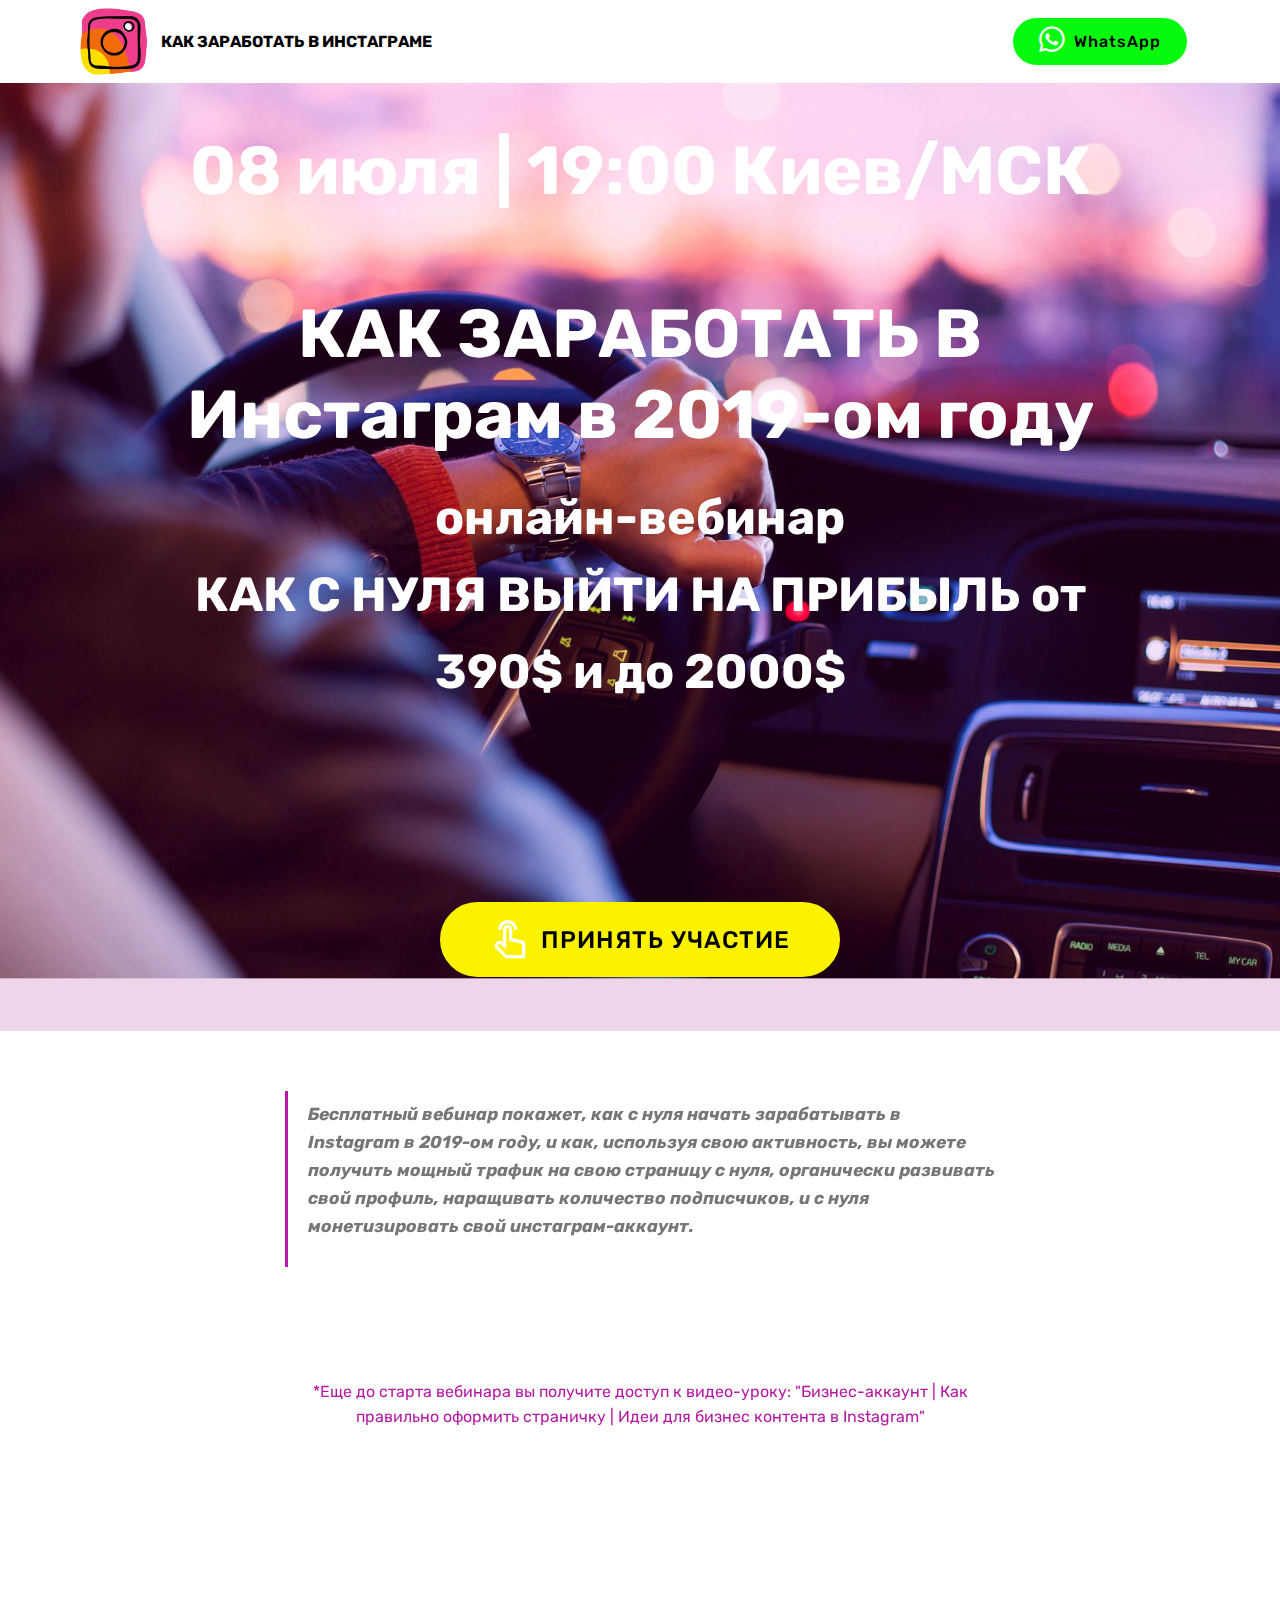
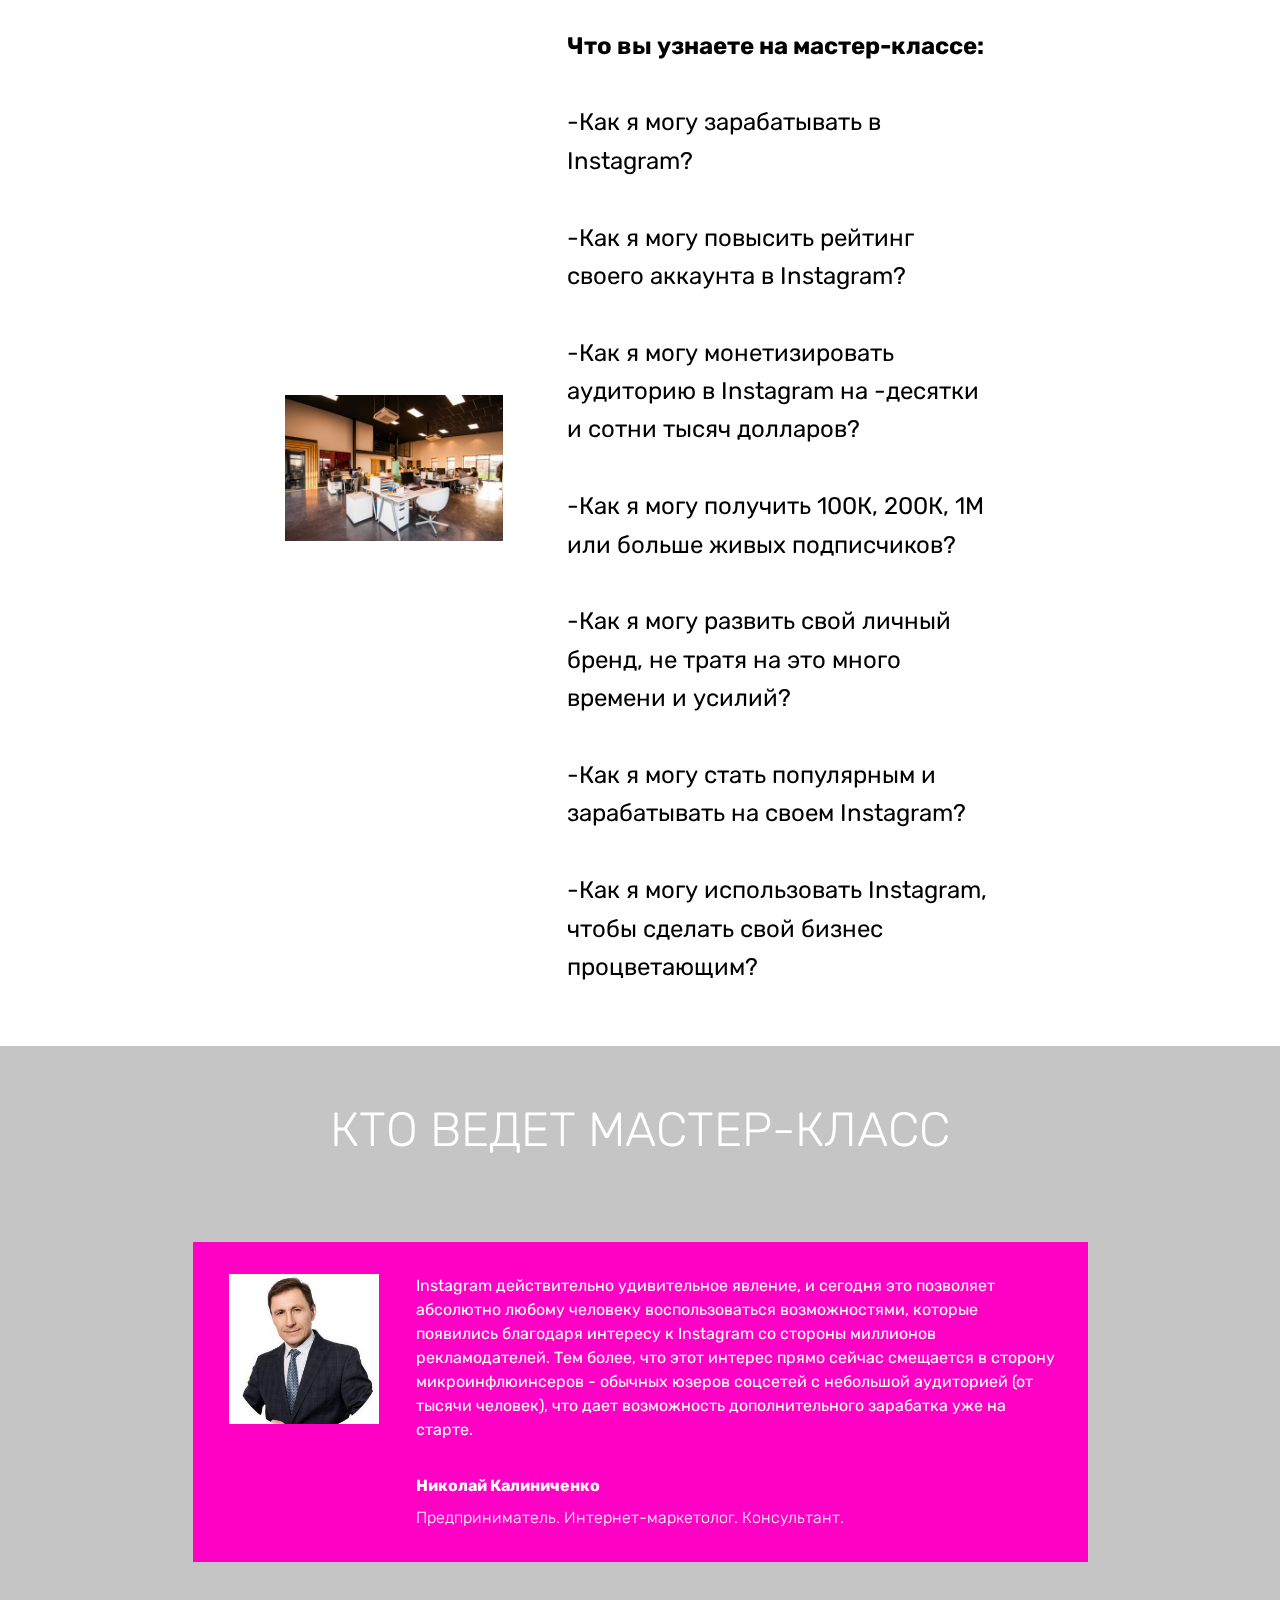
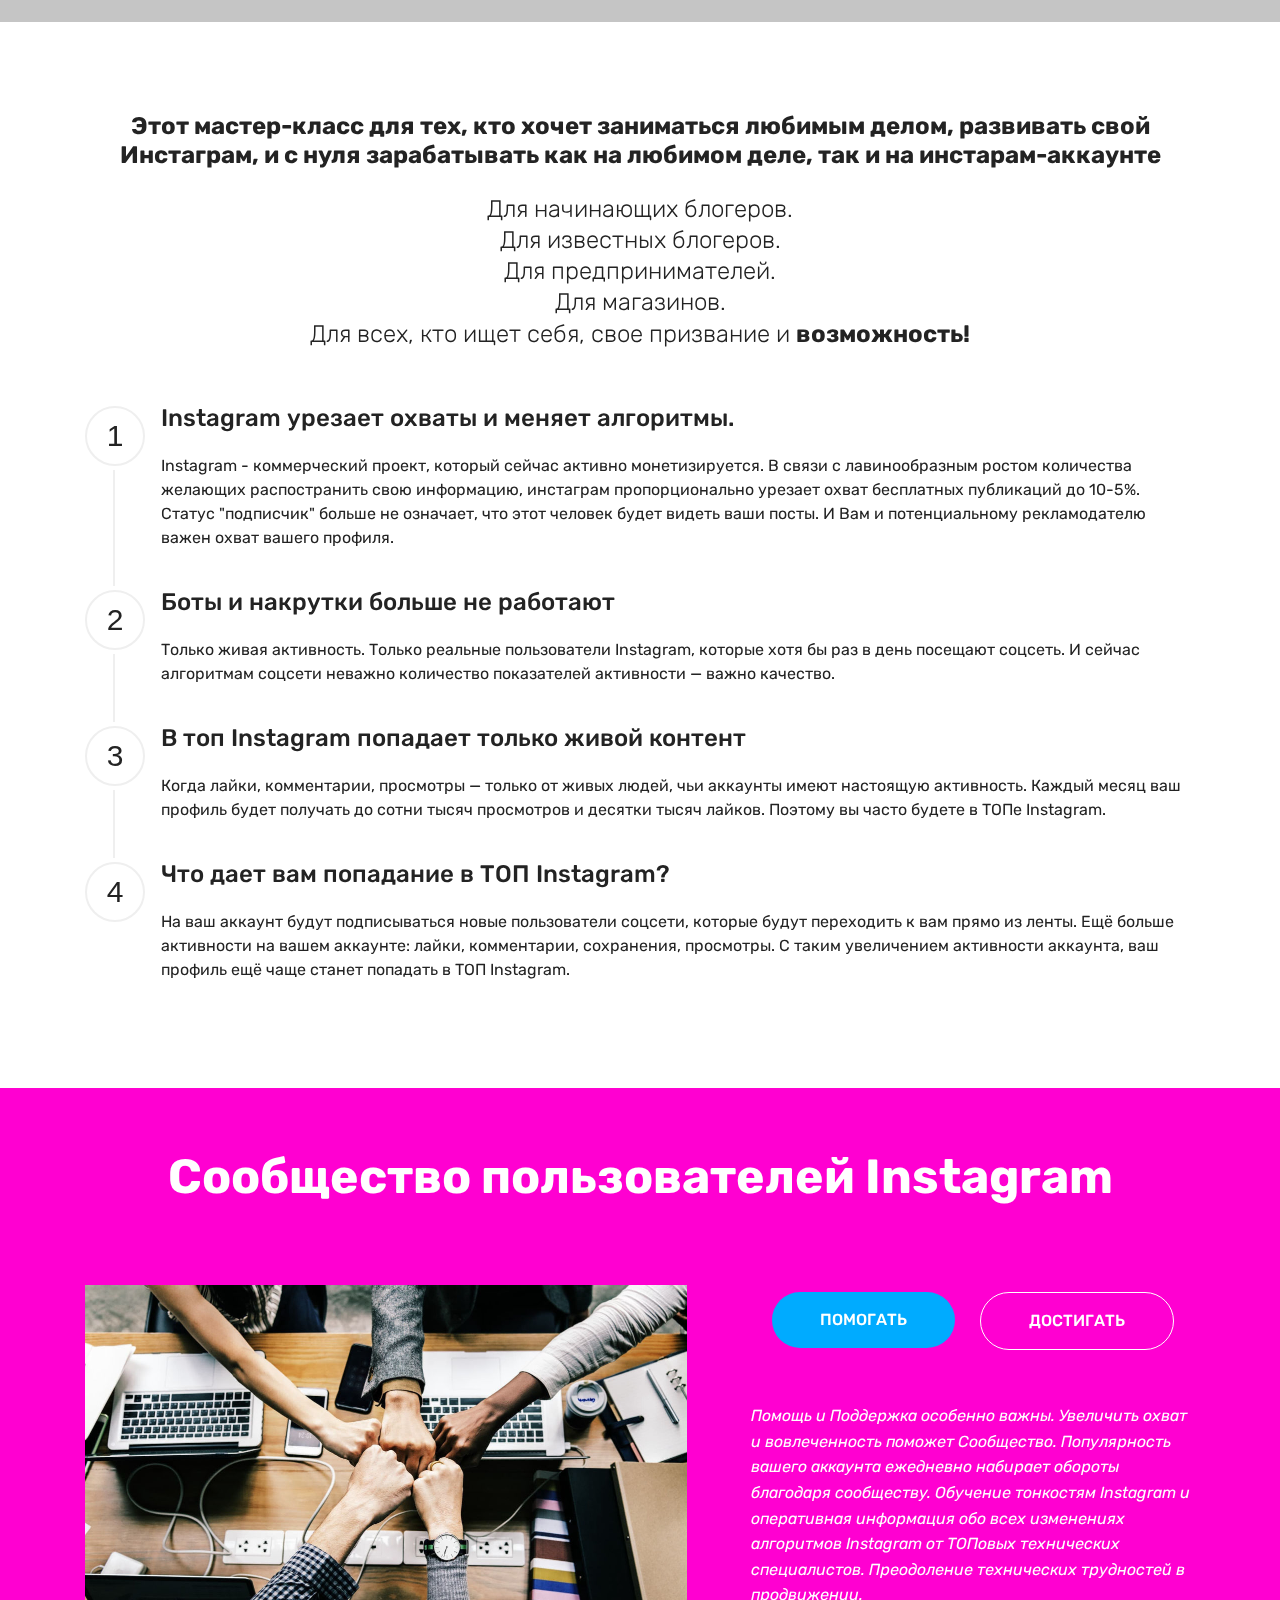
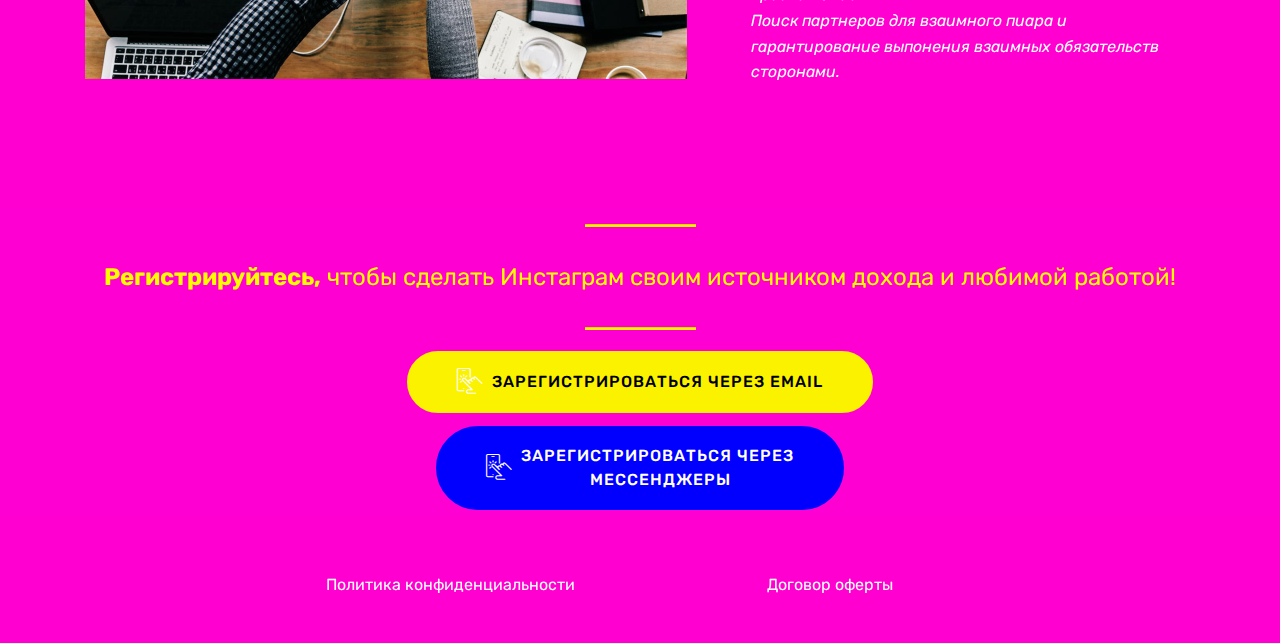
==== commit 0ef69797: "create github pages" ====
--- a/index.html
+++ b/index.html
@@ -112,7 +112,7 @@
     </nav>
 </section>
 
-<section class="engine"><a href="https://mobirise.info/n">simple site templates</a></section><section class="header6 cid-rtfn8umAcK mbr-fullscreen mbr-parallax-background" id="header6-15">
+<section class="engine"><a href="https://mobirise.info/s">free bootstrap themes</a></section><section class="header6 cid-rtfn8umAcK mbr-fullscreen mbr-parallax-background" id="header6-15">
 
     
 
@@ -409,7 +409,7 @@
     <div class="container">
         <div class="media-container-row title">
             <div class="col-12 col-md-8">
-                <div class="mbr-section-btn align-center"><a class="btn btn-info display-7" href="https://nikline.bitrix24.ua/pub/form/9_zapolnite_emeil_imya_i_telefon_i_my_prishlem_vam_dannye_dlya_dostupa/wqizoj/" target="_blank"><span class="mbri-touch mbr-iconfont mbr-iconfont-btn" style="color: rgb(255, 255, 255);"></span>ЗАРЕГИСТРИРОВАТЬСЯ ЧЕРЕЗ EMAIL</a> <a class="btn btn-danger display-7" href="messenger.html#header12-1c" target="_blank"><span class="mbri-touch mbr-iconfont mbr-iconfont-btn" style="color: rgb(255, 255, 255);"></span>ЗАРЕГИСТРИРОВАТЬСЯ ЧЕРЕЗ<br>&nbsp;МЕССЕНДЖЕРЫ</a></div>
+                <div class="mbr-section-btn align-center"><a class="btn btn-info display-7" href="https://mobirize.com" target="_blank"><span class="mbri-touch mbr-iconfont mbr-iconfont-btn" style="color: rgb(255, 255, 255);"></span>ЗАРЕГИСТРИРОВАТЬСЯ ЧЕРЕЗ EMAIL</a> <a class="btn btn-danger display-7" href="messenger.html#header12-1c" target="_blank"><span class="mbri-touch mbr-iconfont mbr-iconfont-btn" style="color: rgb(255, 255, 255);"></span>ЗАРЕГИСТРИРОВАТЬСЯ ЧЕРЕЗ<br>&nbsp;МЕССЕНДЖЕРЫ</a></div>
             </div>
         </div>
     </div>
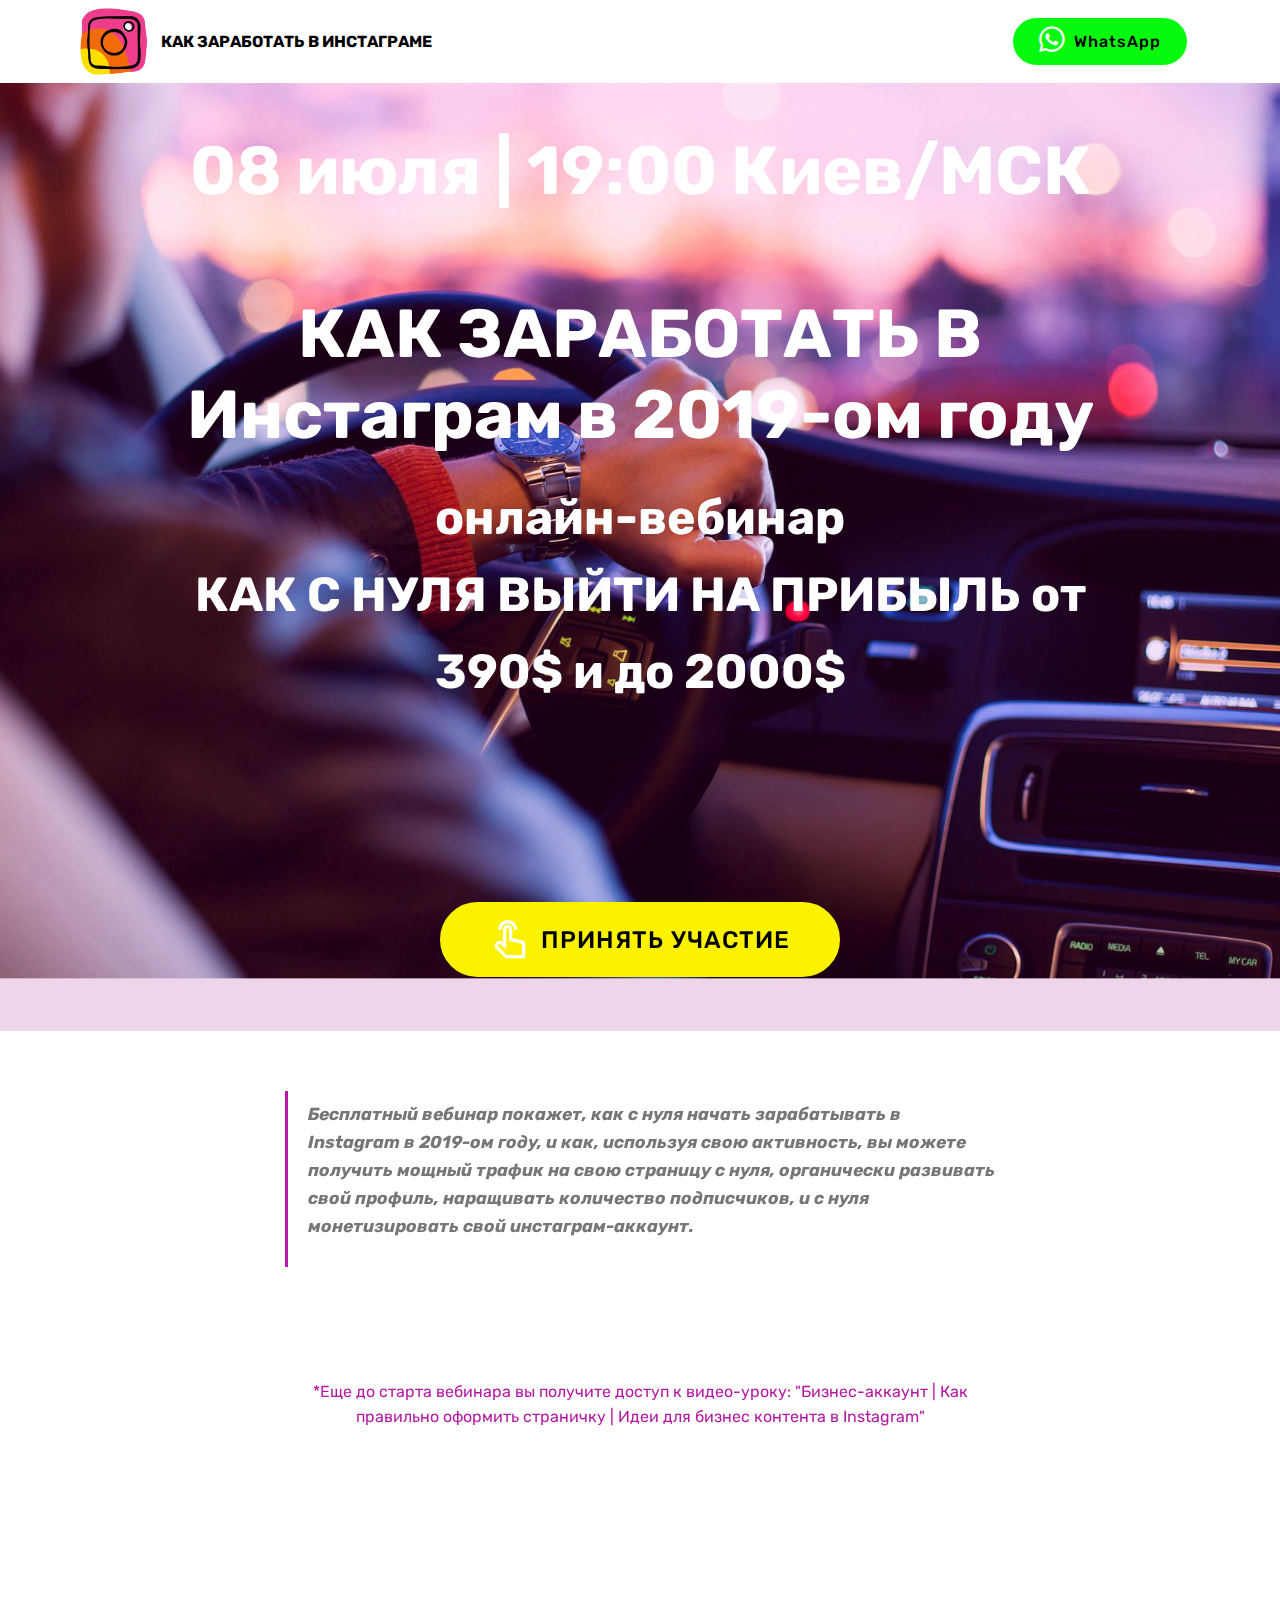
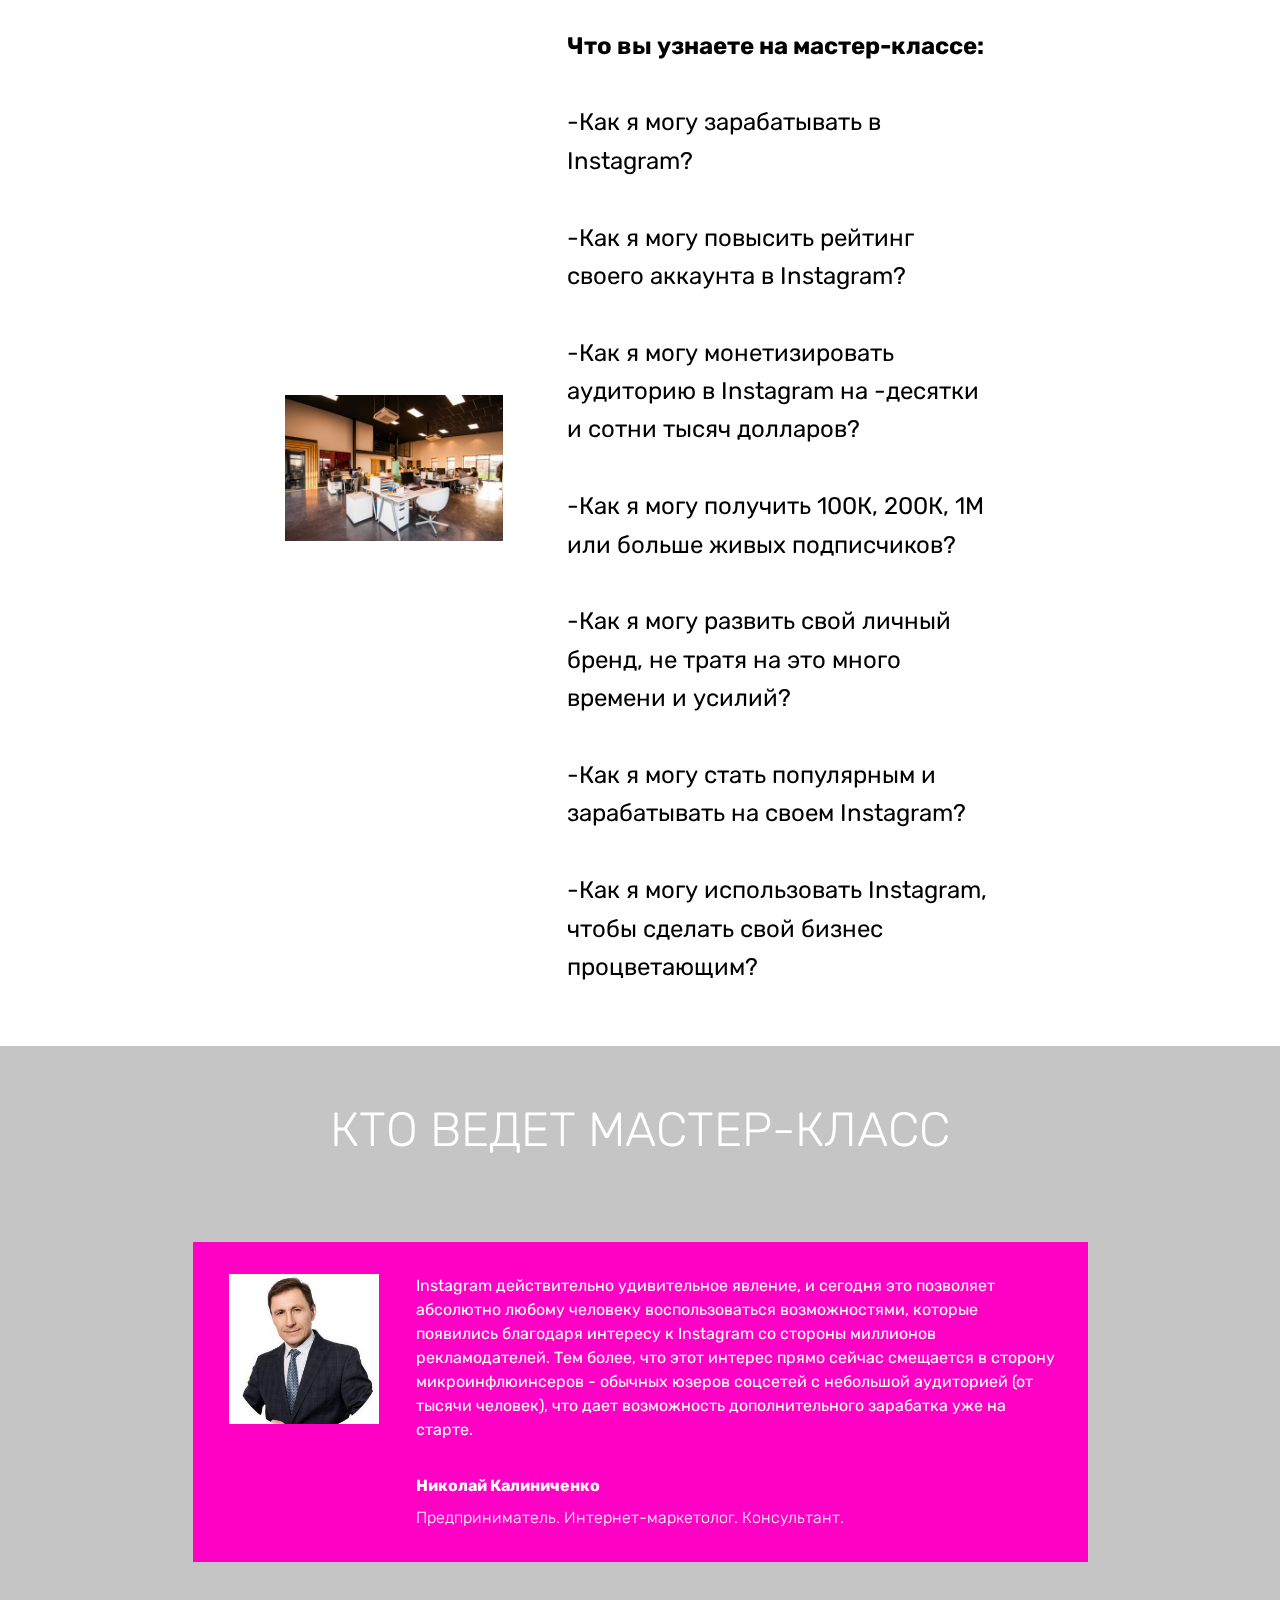
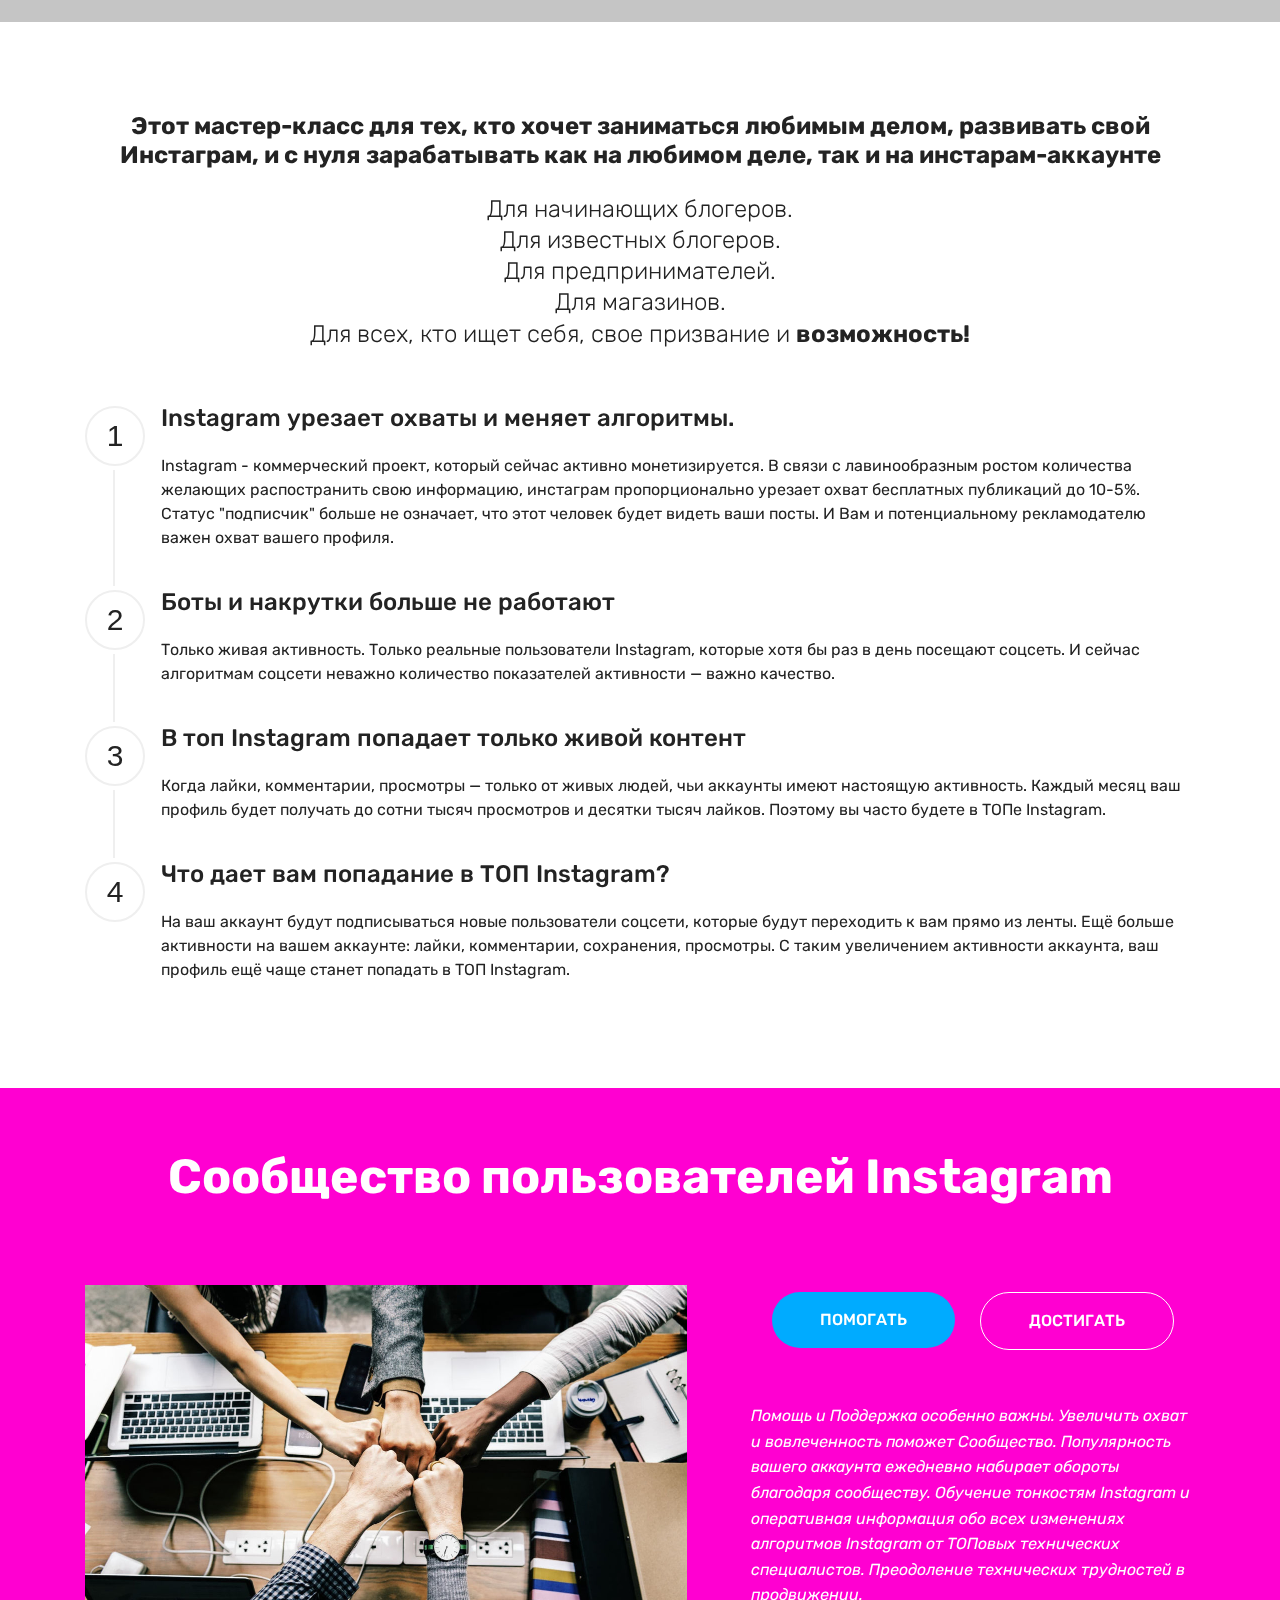
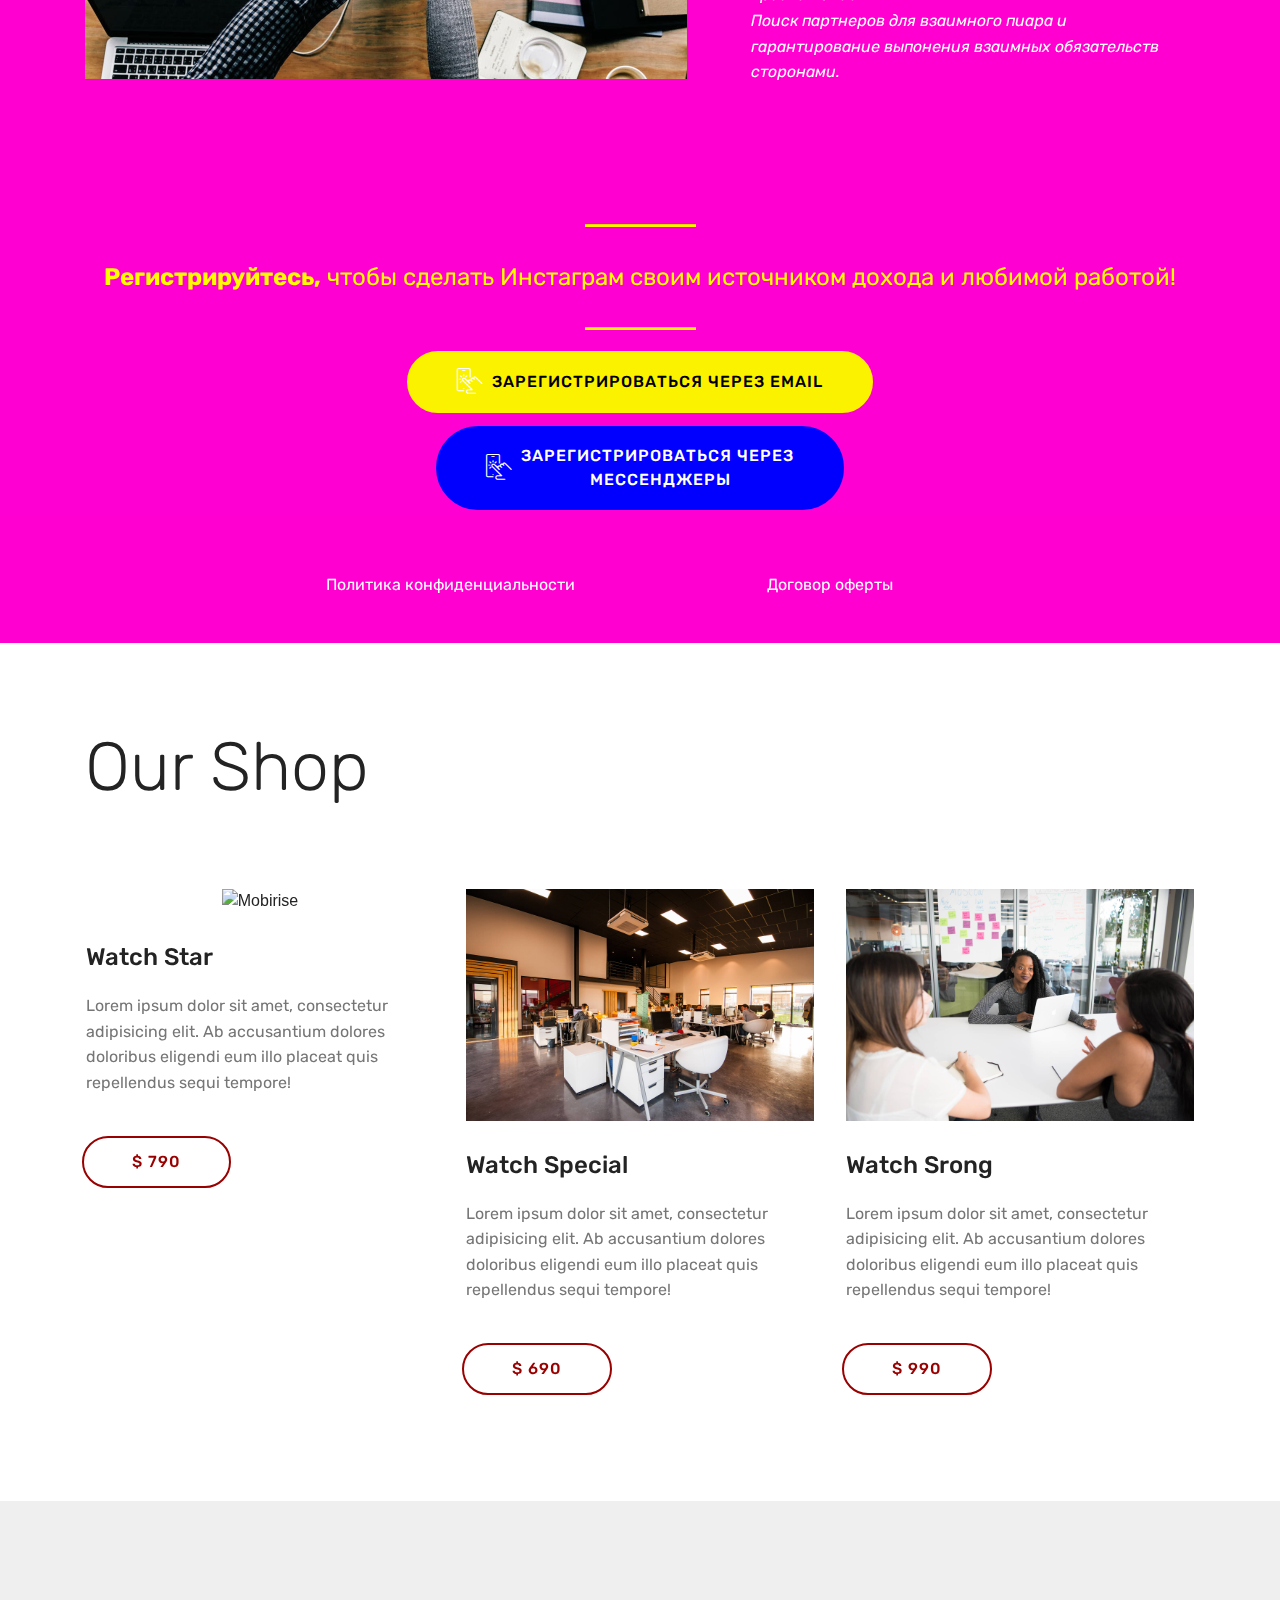
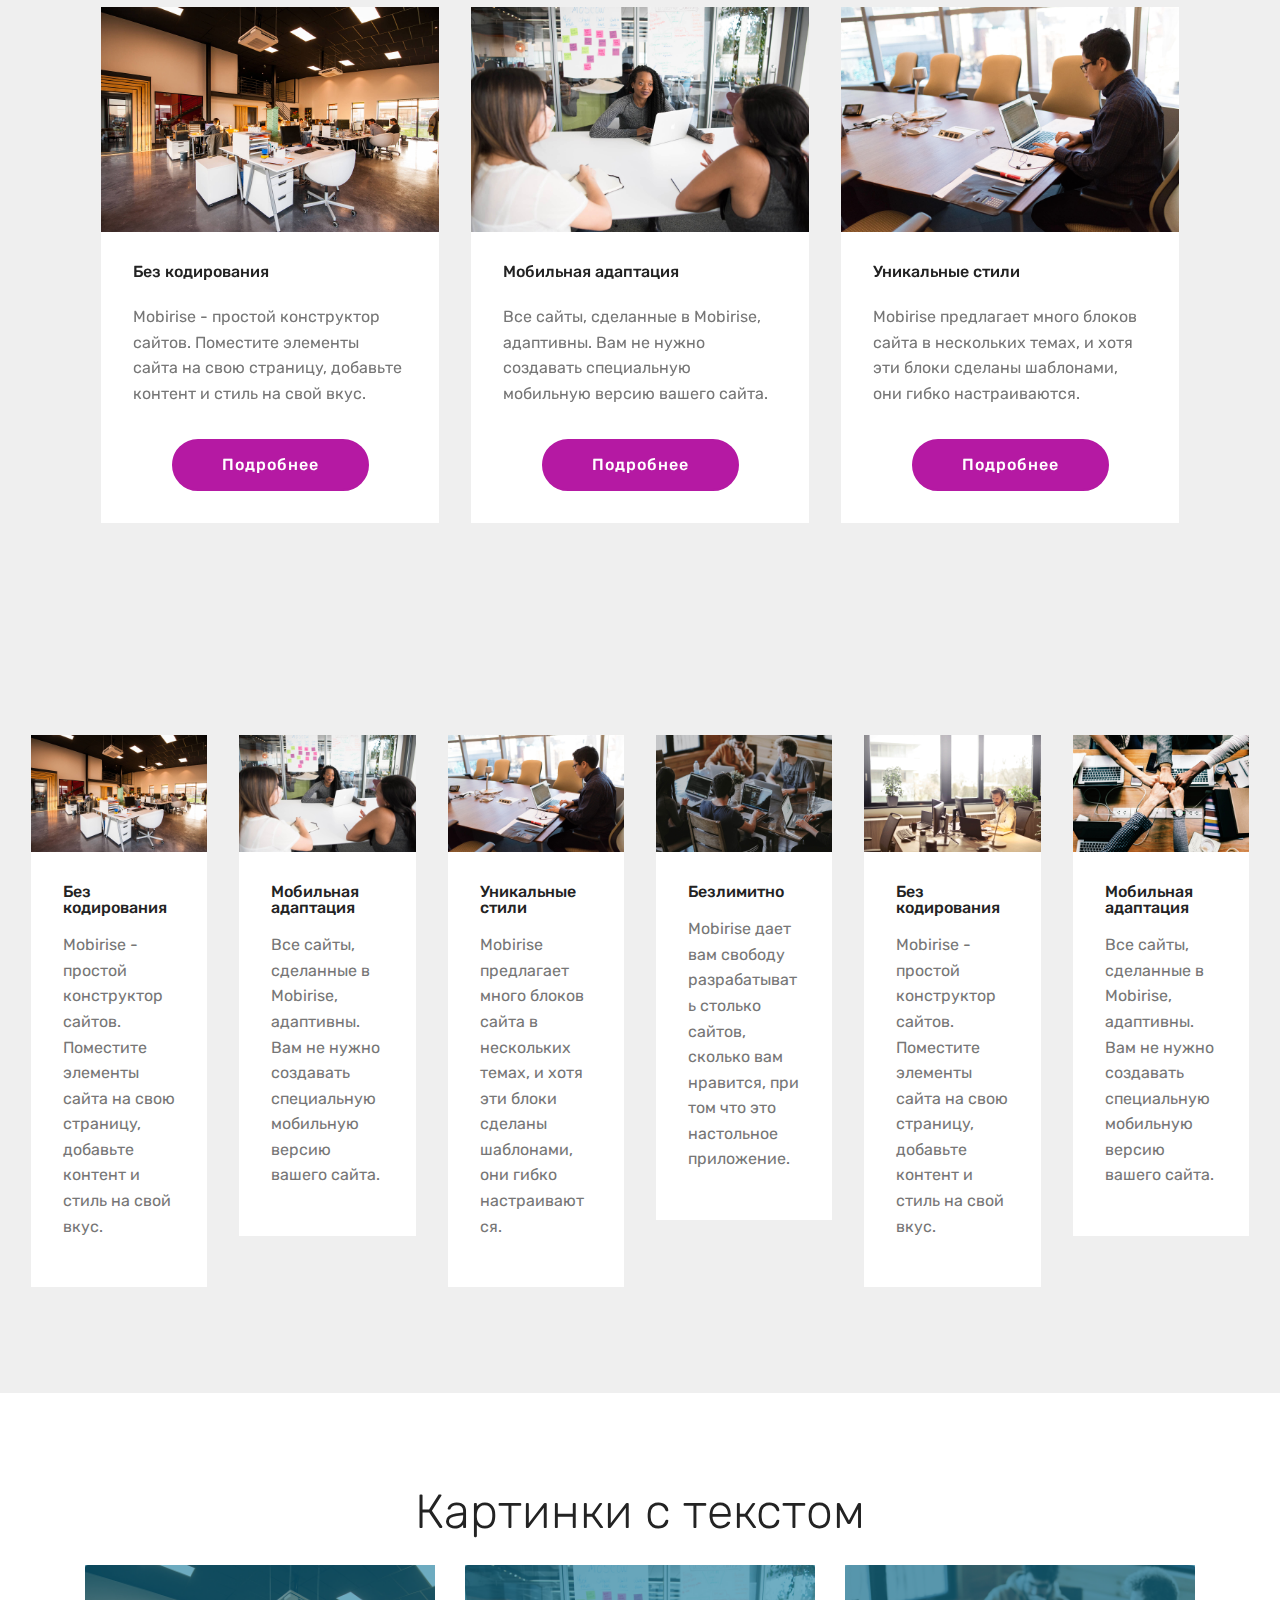
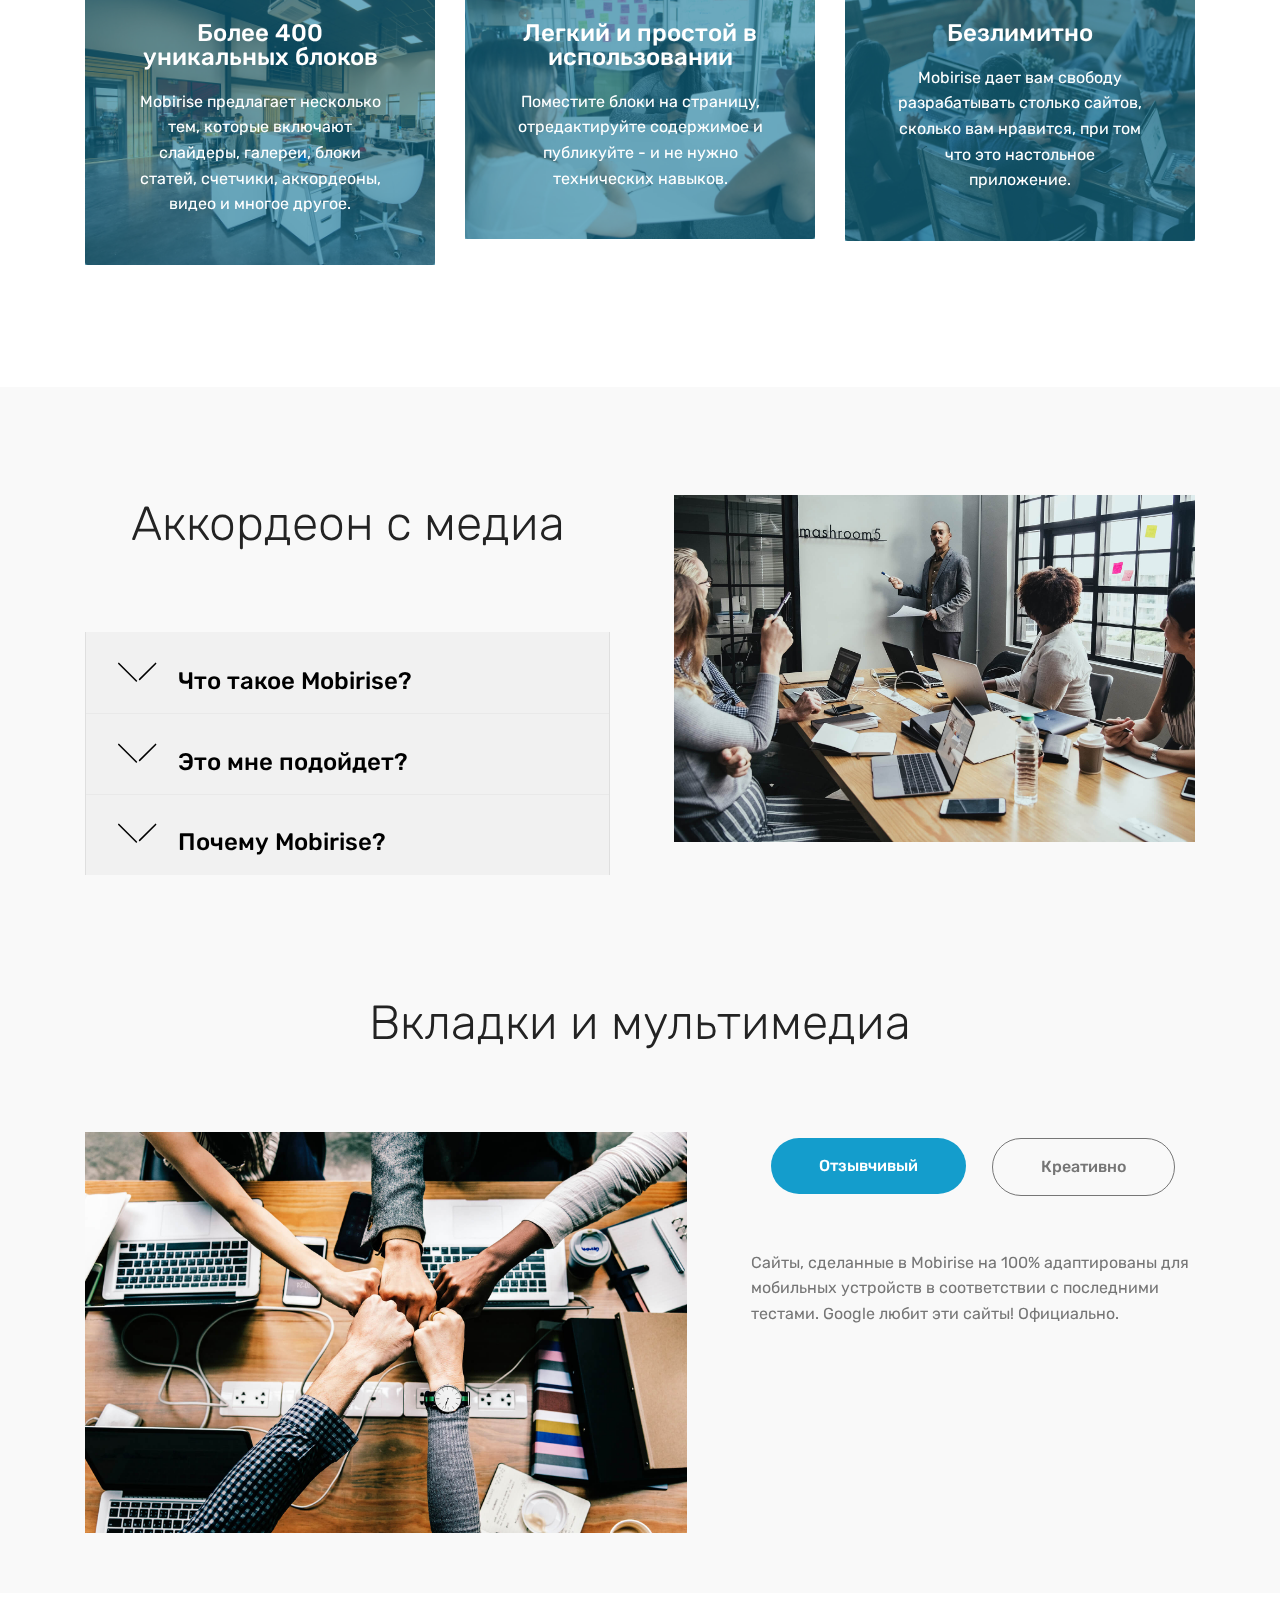
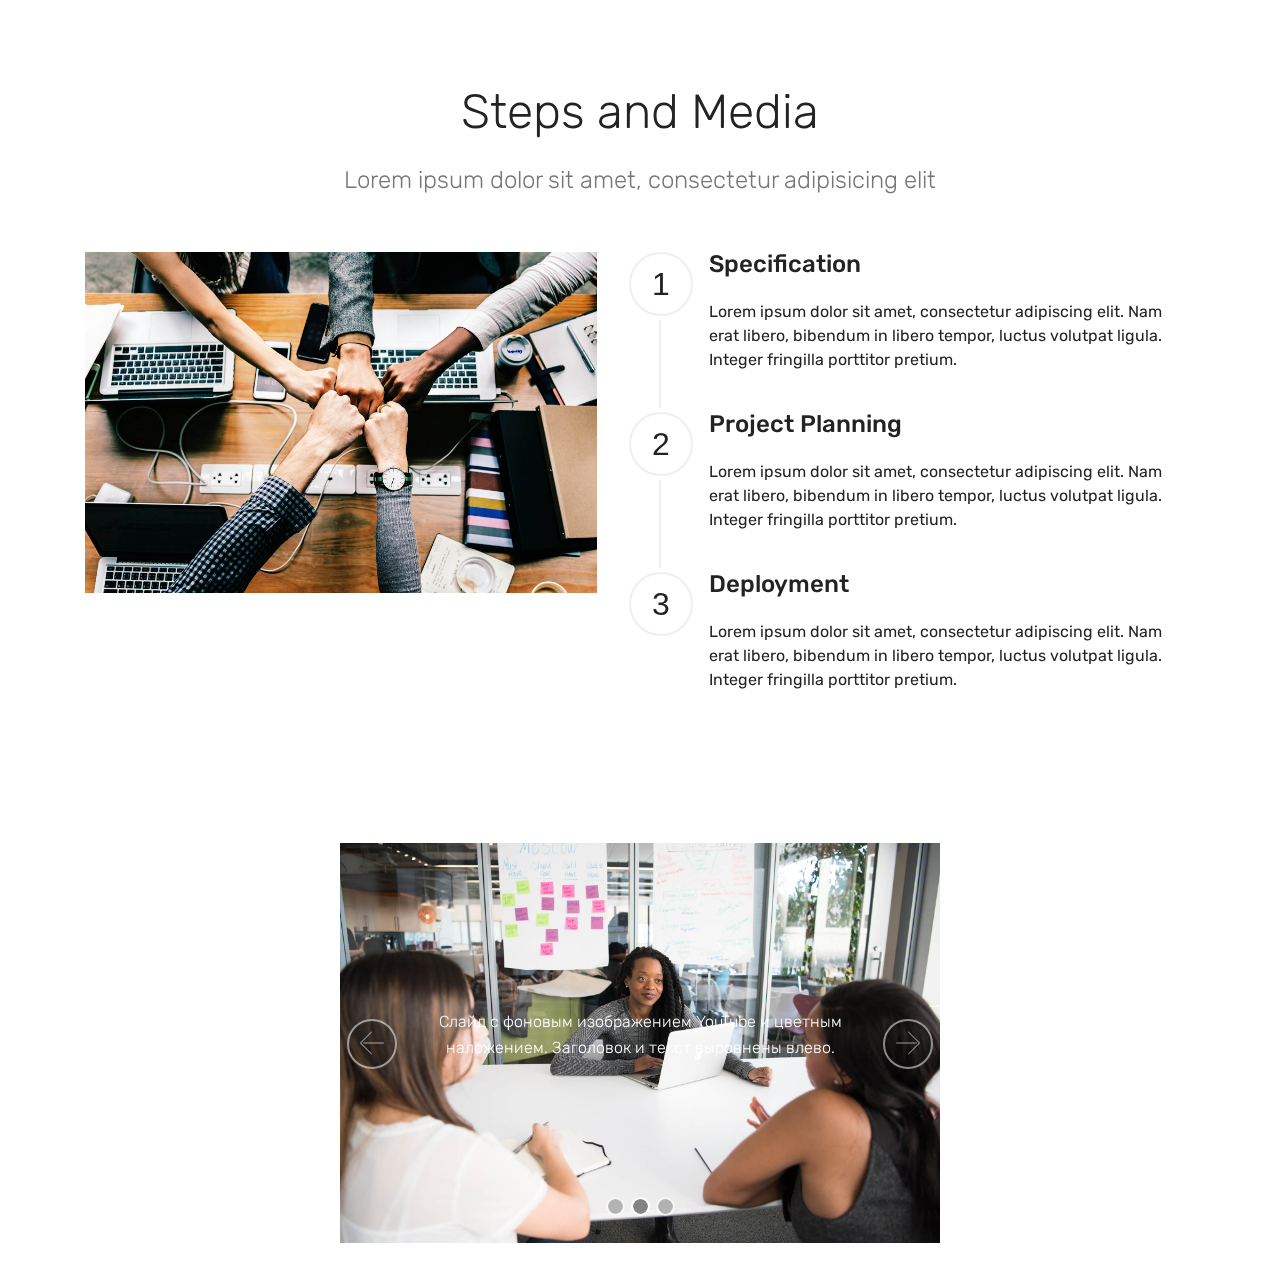
==== commit 39dd61b2: "create github pages" ====
--- a/index.html
+++ b/index.html
@@ -17,8 +17,8 @@
   <link rel="stylesheet" href="assets/bootstrap/css/bootstrap.min.css">
   <link rel="stylesheet" href="assets/bootstrap/css/bootstrap-grid.min.css">
   <link rel="stylesheet" href="assets/bootstrap/css/bootstrap-reboot.min.css">
+  <link rel="stylesheet" href="assets/dropdown/css/style.css">
   <link rel="stylesheet" href="assets/socicon/css/styles.css">
-  <link rel="stylesheet" href="assets/dropdown/css/style.css">
   <link rel="stylesheet" href="assets/theme/css/style.css">
   <link rel="stylesheet" href="assets/mobirise/css/mbr-additional.css" type="text/css">
   
@@ -112,7 +112,7 @@
     </nav>
 </section>
 
-<section class="engine"><a href="https://mobirise.info/s">free bootstrap themes</a></section><section class="header6 cid-rtfn8umAcK mbr-fullscreen mbr-parallax-background" id="header6-15">
+<section class="engine"><a href="https://mobirise.info/k">how to develop free website</a></section><section class="header6 cid-rtfn8umAcK mbr-fullscreen mbr-parallax-background" id="header6-15">
 
     
 
@@ -452,17 +452,609 @@
     </div>
 </section>
 
+<section class="services1 cid-rBS9B2nHdR" id="services1-24">
+    <!---->
+    
+    <!---->
+    <!--Overlay-->
+    
+    <!--Container-->
+    <div class="container">
+        <div class="row justify-content-center">
+            <!--Titles-->
+            <div class="title pb-5 col-12">
+                <h2 class="align-left pb-3 mbr-fonts-style display-1">
+                    Our Shop
+                </h2>
+                
+            </div>
+            <!--Card-1-->
+            <div class="card col-12 col-md-6 p-3 col-lg-4">
+                <div class="card-wrapper">
+                    <div class="card-img">
+                        <img src="assets/images/background3.jpg" alt="Mobirise" title="">
+                    </div>
+                    <div class="card-box">
+                        <h4 class="card-title mbr-fonts-style display-5">
+                            Watch Star
+                        </h4>
+                        <p class="mbr-text mbr-fonts-style display-7">
+                            Lorem ipsum dolor sit amet, consectetur adipisicing elit. Ab accusantium dolores doloribus
+                            eligendi eum illo placeat quis repellendus sequi tempore!
+                        </p>
+                        <!--Btn-->
+                        <div class="mbr-section-btn align-left"><a href="https://mobirise.co" class="btn btn-warning-outline display-4">
+                                $ 790
+                            </a></div>
+                    </div>
+                </div>
+            </div>
+            <!--Card-2-->
+            <div class="card col-12 col-md-6 p-3 col-lg-4">
+                <div class="card-wrapper">
+                    <div class="card-img">
+                        <img src="assets/images/background1.jpg" alt="Mobirise" title="">
+                    </div>
+                    <div class="card-box">
+                        <h4 class="card-title mbr-fonts-style display-5">
+                            Watch Special
+                        </h4>
+                        <p class="mbr-text mbr-fonts-style display-7">
+                            Lorem ipsum dolor sit amet, consectetur adipisicing elit. Ab accusantium dolores doloribus
+                            eligendi eum illo placeat quis repellendus sequi tempore!
+                        </p>
+                        <!--Btn-->
+                        <div class="mbr-section-btn align-left"><a href="https://mobirise.co" class="btn btn-warning-outline display-4">
+                                $ 690
+                            </a></div>
+                    </div>
+                </div>
+            </div>
+            <!--Card-3-->
+            <div class="card col-12 col-md-6 p-3 col-lg-4 last-child">
+                <div class="card-wrapper">
+                    <div class="card-img">
+                        <img src="assets/images/background2.jpg" alt="Mobirise" title="">
+                    </div>
+                    <div class="card-box">
+                        <h4 class="card-title mbr-fonts-style display-5">
+                            Watch Srong
+                        </h4>
+                        <p class="mbr-text mbr-fonts-style display-7">
+                            Lorem ipsum dolor sit amet, consectetur adipisicing elit. Ab accusantium dolores doloribus
+                            eligendi eum illo placeat quis repellendus sequi tempore!
+                        </p>
+                        <!--Btn-->
+                        <div class="mbr-section-btn align-left"><a href="https://mobirise.co" class="btn btn-warning-outline display-4">
+                                $ 990
+                            </a></div>
+                    </div>
+                </div>
+            </div>
+            <!--Card-4-->
+            
+        </div>
+    </div>
+</section>
+
+<section class="features3 cid-rBSauXXfTJ" id="features3-25">
+
+    
+
+    
+    <div class="container">
+        <div class="media-container-row">
+            <div class="card p-3 col-12 col-md-6 col-lg-4">
+                <div class="card-wrapper">
+                    <div class="card-img">
+                        <img src="assets/images/background10.jpg" alt="Mobirise">
+                    </div>
+                    <div class="card-box">
+                        <h4 class="card-title mbr-fonts-style display-7">
+                            Без кодирования
+                        </h4>
+                        <p class="mbr-text mbr-fonts-style display-7">
+                            Mobirise - простой конструктор сайтов. Поместите элементы сайта на свою страницу, добавьте контент и стиль на свой вкус.
+                        </p>
+                    </div>
+                    <div class="mbr-section-btn text-center">
+                        <a href="https://mobirise.co" class="btn btn-primary display-4">
+                            Подробнее
+                        </a>
+                    </div>
+                </div>
+            </div>
+
+            <div class="card p-3 col-12 col-md-6 col-lg-4">
+                <div class="card-wrapper">
+                    <div class="card-img">
+                        <img src="assets/images/background21.jpg" alt="Mobirise">
+                    </div>
+                    <div class="card-box">
+                        <h4 class="card-title mbr-fonts-style display-7">
+                            Мобильная адаптация
+                        </h4>
+                        <p class="mbr-text mbr-fonts-style display-7">
+                            Все сайты, сделанные в Mobirise, адаптивны. Вам не нужно создавать специальную мобильную версию вашего сайта.
+                        </p>
+                    </div>
+                    <div class="mbr-section-btn text-center">
+                        <a href="https://mobirise.co" class="btn btn-primary display-4">
+                            Подробнее
+                        </a>
+                    </div>
+                </div>
+            </div>
+
+            <div class="card p-3 col-12 col-md-6 col-lg-4">
+                <div class="card-wrapper">
+                    <div class="card-img">
+                        <img src="assets/images/background32.jpg" alt="Mobirise">
+                    </div>
+                    <div class="card-box">
+                        <h4 class="card-title mbr-fonts-style display-7">
+                            Уникальные стили
+                        </h4>
+                        <p class="mbr-text mbr-fonts-style display-7">
+                            Mobirise предлагает много блоков сайта в нескольких темах, и хотя эти блоки сделаны шаблонами, они гибко настраиваются.
+                        </p>
+                    </div>
+                    <div class="mbr-section-btn text-center">
+                        <a href="https://mobirise.co" class="btn btn-primary display-4">
+                            Подробнее
+                        </a>
+                    </div>
+                </div>
+            </div>
+
+            
+        </div>
+    </div>
+</section>
+
+<section class="features17 cid-rBSazTSQAd" id="features17-26">
+    
+    
+
+    
+    <div class="container-fluid">
+        <div class="media-container-row">
+            <div class="card p-3 col-12 col-md-6 col-lg-2">
+                <div class="card-wrapper">
+                    <div class="card-img">
+                        <img src="assets/images/background10.jpg" alt="Mobirise">
+                    </div>
+                    <div class="card-box">
+                        <h4 class="card-title pb-3 mbr-fonts-style display-7">
+                            Без кодирования
+                        </h4>
+                        <p class="mbr-text mbr-fonts-style display-7">
+                            Mobirise - простой конструктор сайтов. Поместите элементы сайта на свою страницу, добавьте контент и стиль на свой вкус.
+                        </p>
+                    </div>
+                </div>
+            </div>
+
+            <div class="card p-3 col-12 col-md-6 col-lg-2">
+                <div class="card-wrapper">
+                    <div class="card-img">
+                        <img src="assets/images/background21.jpg" alt="Mobirise">
+                    </div>
+                    <div class="card-box">
+                        <h4 class="card-title pb-3 mbr-fonts-style display-7">
+                            Мобильная адаптация
+                        </h4>
+                        <p class="mbr-text mbr-fonts-style display-7">
+                            Все сайты, сделанные в Mobirise, адаптивны. Вам не нужно создавать специальную мобильную версию вашего сайта.
+                        </p>
+                    </div>
+                </div>
+            </div>
+
+            <div class="card p-3 col-12 col-md-6 col-lg-2">
+                <div class="card-wrapper">
+                    <div class="card-img">
+                        <img src="assets/images/background32.jpg" alt="Mobirise">
+                    </div>
+                    <div class="card-box">
+                        <h4 class="card-title pb-3 mbr-fonts-style display-7">
+                            Уникальные стили
+                        </h4>
+                        <p class="mbr-text mbr-fonts-style display-7">
+                            Mobirise предлагает много блоков сайта в нескольких темах, и хотя эти блоки сделаны шаблонами, они гибко настраиваются.
+                        </p>
+                    </div>
+                </div>
+            </div>
+
+            <div class="card p-3 col-12 col-md-6 col-lg-2">
+                <div class="card-wrapper">
+                    <div class="card-img">
+                        <img src="assets/images/background4.jpg" alt="Mobirise">
+                    </div>
+                    <div class="card-box">
+                        <h4 class="card-title pb-3 mbr-fonts-style display-7">
+                            Безлимитно
+                        </h4>
+                        <p class="mbr-text mbr-fonts-style display-7">
+                           Mobirise дает вам свободу разрабатывать столько сайтов, сколько вам нравится, при том что это настольное приложение.
+                        </p>
+                    </div>
+                </div>
+            </div>
+            <div class="card p-3 col-12 col-md-6 col-lg-2">
+                <div class="card-wrapper">
+                    <div class="card-img">
+                        <img src="assets/images/background5.jpg" alt="Mobirise">
+                    </div>
+                    <div class="card-box">
+                        <h4 class="card-title pb-3 mbr-fonts-style display-7">
+                            Без кодирования
+                        </h4>
+                        <p class="mbr-text mbr-fonts-style display-7">
+                            Mobirise - простой конструктор сайтов. Поместите элементы сайта на свою страницу, добавьте контент и стиль на свой вкус.
+                        </p>
+                    </div>
+                </div>
+            </div>
+            <div class="card p-3 col-12 col-md-6 col-lg-2">
+                <div class="card-wrapper">
+                    <div class="card-img">
+                        <img src="assets/images/background6.jpg" alt="Mobirise">
+                    </div>
+                    <div class="card-box">
+                        <h4 class="card-title pb-3 mbr-fonts-style display-7">
+                            Мобильная адаптация
+                        </h4>
+                        <p class="mbr-text mbr-fonts-style display-7">
+                            Все сайты, сделанные в Mobirise, адаптивны. Вам не нужно создавать специальную мобильную версию вашего сайта.
+                        </p>
+                    </div>
+                </div>
+            </div>
+        </div>
+    </div>
+</section>
+
+<section class="features13 cid-rBSaZ4lkNb" id="features13-27">
+
+    
+
+    
+    <div class="container">
+        <h2 class="mbr-section-title pb-3 mbr-fonts-style align-center display-2">
+            Картинки с текстом
+        </h2>
+
+        <div class="media-container-row">
+            <div class="card col-12 col-md-6 align-center col-lg-4">
+                <div class="card-wrap">
+                    <div class="card-img">
+                        <img src="assets/images/background10.jpg" alt="Mobirise" title="">
+                    </div>
+                    <div class="card-box p-5">
+                        <h4 class="card-title py-2 mbr-fonts-style align-center mbr-white display-5">
+                            Более 400 уникальных блоков
+                        </h4>
+                        <p class="mbr-text mbr-fonts-style mbr-white display-7">
+                            Mobirise предлагает несколько тем, которые включают слайдеры, галереи, блоки статей, счетчики, аккордеоны, видео и многое другое.
+                        </p>
+                    </div>
+                </div>
+            </div>
+            <div class="card col-12 col-md-6 align-center col-lg-4">
+                <div class="card-wrap">
+                    <div class="card-img">
+                        <img src="assets/images/background21.jpg" alt="Mobirise">
+                    </div>
+                    <div class="card-box p-5">
+                        <h4 class="card-title py-2 mbr-fonts-style align-center mbr-white display-5">
+                            Легкий и простой в использовании
+                        </h4>
+                        <p class="mbr-text mbr-fonts-style mbr-white display-7">
+                            Поместите блоки на страницу, отредактируйте содержимое и публикуйте - и не нужно технических навыков.
+                        </p>
+                    </div>
+                </div>
+            </div>
+            <div class="card col-12 col-md-6 align-center col-lg-4">
+                <div class="card-wrap">
+                    <div class="card-img">
+                        <img src="assets/images/background4.jpg" alt="Mobirise">
+                    </div>
+                    <div class="card-box p-5">
+                        <h4 class="card-title py-2 mbr-fonts-style align-center mbr-white display-5">
+                            Безлимитно
+                        </h4>
+                        <p class="mbr-text mbr-fonts-style mbr-white display-7">
+                            Mobirise дает вам свободу разрабатывать столько сайтов, сколько вам нравится, при том что это настольное приложение.
+                        </p>
+                    </div>
+                </div>
+            </div>    
+        </div>
+    </div>
+</section>
+
+<section class="accordion2 cid-rBSbhnnfZh" id="accordion2-28">
+
+    
+
+
+    
+    <div class="container">
+        <div class="media-container-row pt-5">
+            <div class="accordion-content">
+                <h2 class="mbr-section-title align-center pb-3 mbr-fonts-style display-2">
+                        Aккордеон с медиа
+                </h2>
+                
+                <div id="bootstrap-accordion_15" class="panel-group accordionStyles accordion pt-5 mt-3" role="tablist" aria-multiselectable="true">
+                        <div class="card">
+                            <div class="card-header" role="tab" id="headingOne">
+                                <a role="button" class="collapsed panel-title text-black" data-toggle="collapse" data-core="" href="#collapse1_15" aria-expanded="false" aria-controls="collapse1">
+                                    <h4 class="mbr-fonts-style display-5">
+                                        <span class="sign mbr-iconfont mbri-arrow-down inactive"></span> Что такое Mobirise?
+                                    </h4>
+                                </a>
+                            </div>
+                            <div id="collapse1_15" class="panel-collapse noScroll collapse" role="tabpanel" aria-labelledby="headingOne" data-parent="#bootstrap-accordion_15">
+                                <div class="panel-body p-4">
+                                    <p class="mbr-fonts-style panel-text display-7">
+                                       Mobirise - это автономное приложение для Windows и Mac, которое позволяет легко создавать веб-сайты, целевые страницы, онлайн-резюме и портфолио, промо-сайты для приложений, мероприятий, услуг и продуктов.</p>
+                                </div>
+                            </div>
+                        </div>
+                
+                        <div class="card">
+                            <div class="card-header" role="tab" id="headingTwo">
+                                <a role="button" class="collapsed panel-title text-black" data-toggle="collapse" data-core="" href="#collapse2_15" aria-expanded="false" aria-controls="collapse2">
+                                    <h4 class="mbr-fonts-style mbr-fonts-style display-5">
+                                        <span class="sign mbr-iconfont mbri-arrow-down inactive"></span> Это мне подойдет?
+                                    </h4>
+                                </a>
+                                
+                            </div>
+                            <div id="collapse2_15" class="panel-collapse noScroll collapse" role="tabpanel" aria-labelledby="headingTwo" data-parent="#bootstrap-accordion_15">
+                                <div class="panel-body p-4">
+                                    <p class="mbr-fonts-style panel-text display-7">
+                                       Mobirise идеально подходит для тех, кто не знает тонкостей веб-дизайна и разработки, кто предпочитает работать визуально и не копаться с кодом. Также пригодится прокодерам для быстрого прототипирования и небольших проектов.</p>
+                                </div>
+                            </div>
+                        </div>
+                
+                        <div class="card">
+                            <div class="card-header" role="tab" id="headingThree">
+                                <a role="button" class="collapsed panel-title text-black" data-toggle="collapse" data-core="" href="#collapse3_15" aria-expanded="false" aria-controls="collapse3">
+                                    <h4 class="mbr-fonts-style display-5">
+                                        <span class="sign mbr-iconfont mbri-arrow-down inactive"></span> Почему Mobirise?
+                                    </h4>
+                                </a>
+                            </div>
+                            <div id="collapse3_15" class="panel-collapse noScroll collapse" role="tabpanel" aria-labelledby="headingThree" data-parent="#bootstrap-accordion_15">
+                                <div class="panel-body p-4">
+                                    <p class="mbr-fonts-style panel-text display-7">
+                                       Основные отличия от традиционных конструкторов:<br>* Минималистичен, удивительно <strong>прост в использовании</strong> интерфейс<br>* <strong>мобильно</strong>-адаптирован и технологичен<br>* <strong>бесплатно</strong> для коммерческого и некоммерческого использования</p>
+                                </div>
+                            </div>
+                        </div>
+                
+                        
+                
+                        
+                
+                        
+                </div>
+            </div>
+            <div class="mbr-figure" style="width: 105%;">
+                    <img src="assets/images/background8.jpg" alt="Mobirise">
+            </div>
+        </div>
+    </div>
+</section>
+
+<section class="tabs4 cid-rBSbjdDD6O" id="tabs4-29">
+
+    
+
+    
+
+    <div class="container">
+        <h2 class="mbr-section-title align-center pb-3 mbr-fonts-style display-2">
+            Вкладки и мультимедиа
+        </h2>
+        
+
+        <div class="media-container-row mt-5 pt-3">
+            <div class="mbr-figure" style="width: 60%;">
+                <img src="assets/images/background6.jpg" alt="Mobirise">
+            </div>
+            <div class="tabs-container">
+                <ul class="nav nav-tabs" role="tablist">
+                    <li class="nav-item">
+                        <a class="nav-link active mbr-fonts-style display-7" role="tab" data-toggle="tab" href="#tab1">
+                            Отзывчивый
+                        </a>
+                    </li>
+                    <li class="nav-item">
+                        <a class="nav-link mbr-fonts-style display-7" role="tab" data-toggle="tab" href="#tab2">
+                            Креативно
+                        </a>
+                    </li>
+                    
+                    
+                    
+                    
+                </ul>
+                <div class="tab-content">
+                    <div id="tab1" class="tab-pane in active" role="tabpanel">
+                        <div class="row">
+                            <div class="col-md-12">
+                                <p class="mbr-text py-5 mbr-fonts-style display-7">
+                                    Сайты, сделанные в Mobirise на 100% адаптированы для мобильных устройств в соответствии с последними тестами. Google любит эти сайты! Официально.
+                                </p>
+                            </div>
+                        </div>
+                    </div>
+                    <div id="tab2" class="tab-pane" role="tabpanel">
+                        <div class="row">
+                            <div class="col-md-12">
+                                <p class="mbr-text py-5 mbr-fonts-style display-7">
+                                    Mobirise темы основаны на Bootstrap 3 и Bootstrap 4 -самой мощной мобильной платформе. Даже если вы не разбираетесь в коде, вы можете стать частью большого сообщества Bootstrap.</p>
+                            </div>
+                        </div>
+                    </div>
+                    <div id="tab3" class="tab-pane" role="tabpanel">
+                        <div class="row">
+                            <div class="col-md-12">
+                                <p class="mbr-text py-5 mbr-fonts-style display-7">
+                                    Выберите из готовых блоков - полноэкранный интро, bootstrap карусель, контент-слайдер, галерею изображений с лайтбоксом, параллаксом, фоновым видео, меню-гамбургером, липким заголовок и многое другое.
+                                </p>
+                            </div>
+                        </div>
+                    </div>
+                    <div id="tab4" class="tab-pane" role="tabpanel">
+                        <div class="row">
+                            <div class="col-md-12">
+                                <p class="mbr-text py-5 mbr-fonts-style display-7">
+                                    Сайты, сделанные в Mobirise на 100% адаптированы для мобильных устройств в соответствии с последними тестами. Google любит эти сайты! Официально.
+                                </p>
+                            </div>
+                        </div>
+                    </div>
+                    <div id="tab5" class="tab-pane" role="tabpanel">
+                        <div class="row">
+                            <div class="col-md-12">
+                                <p class="mbr-text py-5 mbr-fonts-style display-7">
+                                    Mobirise темы основаны на Bootstrap 3 и Bootstrap 4 -самой мощной мобильной платформе. Даже если вы не разбираетесь в коде, вы можете стать частью большого сообщества Bootstrap.
+                                </p>
+                            </div>
+                        </div>
+                    </div>
+                    <div id="tab6" class="tab-pane" role="tabpanel">
+                        <div class="row">
+                            <div class="col-md-12">
+                                <p class="mbr-text py-5 mbr-fonts-style display-7">
+                                    Выберите из готовых блоков - полноэкранный интро, bootstrap карусель, контент-слайдер, галерею изображений с лайтбоксом, параллаксом, фоновым видео, меню-гамбургером, липким заголовок и многое другое.
+                                </p>
+                            </div>
+                        </div>
+                    </div>
+                </div>
+            </div>
+        </div>
+    </div>
+</section>
+
+<section class="step3 cid-rBSbm9EBao" id="step3-2a">
+
+    
+
+    
+    
+    <div class="container">
+        <h2 class="mbr-section-title pb-3 mbr-fonts-style align-center display-2">
+            Steps and Media</h2>
+        <h3 class="mbr-section-subtitle pb-5 mbr-fonts-style align-center display-5">
+            Lorem ipsum dolor sit amet, consectetur adipisicing elit
+        </h3>
+        <div class="media-container-row">
+            <div class="media-block" style="width: 49%;">
+                <div class="mbr-figure">
+                    <img src="assets/images/background6.jpg">
+                </div>
+            </div>
+            <div class="step-container">
+                <div class="card separline pb-4">
+                    <div class="step-element d-flex">
+                        <div class="step-wrapper pr-3">
+                            <div class="step d-flex align-items-center justify-content-center">
+                                1
+                            </div>
+                        </div>          
+                        <div class="step-text-content">
+                            <h4 class="mbr-step-title pb-3 mbr-fonts-style display-5">Specification
+                            </h4>
+                            <p class="mbr-step-text mbr-fonts-style display-7">
+                                Lorem ipsum dolor sit amet, consectetur adipiscing elit. Nam erat libero, bibendum in libero tempor, luctus volutpat ligula. Integer fringilla porttitor pretium.
+                            </p>
+                        </div>
+                    </div>
+                </div>
+
+                <div class="card separline pb-4">
+                    <div class="step-element d-flex">
+                        <div class="step-wrapper pr-3">
+                            <div class="step d-flex align-items-center justify-content-center">
+                                2
+                            </div>
+                        </div>          
+                        <div class="step-text-content">
+                            <h4 class="mbr-step-title pb-3 mbr-fonts-style display-5">Project Planning</h4>
+                            <p class="mbr-step-text mbr-fonts-style display-7">
+                                Lorem ipsum dolor sit amet, consectetur adipiscing elit. Nam erat libero, bibendum in libero tempor, luctus volutpat ligula. Integer fringilla porttitor pretium.</p>
+                        </div>
+                    </div>
+                </div>
+
+                <div class="card">
+                    <div class="step-element d-flex">
+                        <div class="step-wrapper pr-3">
+                            <div class="step d-flex align-items-center justify-content-center">
+                                3
+                            </div>
+                        </div>          
+                        <div class="step-text-content">
+                            <h4 class="mbr-step-title pb-3 mbr-fonts-style display-5">Deployment
+                            </h4>
+                            <p class="mbr-step-text mbr-fonts-style display-7">
+                                Lorem ipsum dolor sit amet, consectetur adipiscing elit. Nam erat libero, bibendum in libero tempor, luctus volutpat ligula. Integer fringilla porttitor pretium.</p>
+                        </div>
+                    </div>
+                </div>
+
+                
+
+                
+
+                
+
+                
+
+                
+
+                
+            </div>
+        </div>
+    </div>
+</section>
+
+<section class="carousel slide cid-rBSbtxS6TM" data-interval="false" id="slider2-2b">
+
+    
+    <div class="container content-slider">
+        <div class="content-slider-wrap">
+            <div><div class="mbr-slider slide carousel" data-pause="true" data-keyboard="false" data-ride="false" data-interval="false"><ol class="carousel-indicators"><li data-app-prevent-settings="" data-target="#slider2-2b" data-slide-to="0"></li><li data-app-prevent-settings="" data-target="#slider2-2b" class=" active" data-slide-to="1"></li><li data-app-prevent-settings="" data-target="#slider2-2b" data-slide-to="2"></li></ol><div class="carousel-inner" role="listbox"><div class="carousel-item slider-fullscreen-image" data-bg-video-slide="false" style="background-image: url(assets/images/background10.jpg);"><div class="container container-slide"><div class="image_wrapper"><div class="mbr-overlay"></div><img src="assets/images/background10.jpg"><div class="carousel-caption justify-content-center"><div class="col-10 align-center"><p class="lead mbr-text mbr-fonts-style display-7">Выберите из большого выбора последние готовые блоки - легкий, гибкий компонент, большое изображение веб-баннера, прокрутку с эффектом параллакса, видео фоны, гамбургер меню, прикрепленный заголовок и многое другое.</p></div></div></div></div></div><div class="carousel-item slider-fullscreen-image active" data-bg-video-slide="false" style="background-image: url(assets/images/background21.jpg);"><div class="container container-slide"><div class="image_wrapper"><div class="mbr-overlay" style="opacity: 0;"></div><img src="assets/images/background21.jpg"><div class="carousel-caption justify-content-center"><div class="col-10 align-center"><p class="lead mbr-text mbr-fonts-style display-7">Слайд с фоновым изображением YouTube и цветным наложением. Заголовок и текст выровнены влево.</p></div></div></div></div></div><div class="carousel-item slider-fullscreen-image" data-bg-video-slide="false" style="background-image: url(assets/images/background32.jpg);"><div class="container container-slide"><div class="image_wrapper"><div class="mbr-overlay"></div><img src="assets/images/background32.jpg"><div class="carousel-caption justify-content-center"><div class="col-10 align-center"><p class="lead mbr-text mbr-fonts-style display-7">Выберите из большого выбора последние готовые блоки - легкий, гибкий компонент, большое изображение веб-баннера, прокрутку с эффектом параллакса, видео фоны, гамбургер меню, прикрепленный заголовок и многое другое.</p></div></div></div></div></div></div><a data-app-prevent-settings="" class="carousel-control carousel-control-prev" role="button" data-slide="prev" href="#slider2-2b"><span aria-hidden="true" class="mbri-left mbr-iconfont"></span><span class="sr-only">Previous</span></a><a data-app-prevent-settings="" class="carousel-control carousel-control-next" role="button" data-slide="next" href="#slider2-2b"><span aria-hidden="true" class="mbri-right mbr-iconfont"></span><span class="sr-only">Next</span></a></div></div> 
+        </div>
+    </div>
+</section>
+
 
   <script src="assets/web/assets/jquery/jquery.min.js"></script>
   <script src="assets/tether/tether.min.js"></script>
   <script src="assets/popper/popper.min.js"></script>
   <script src="assets/bootstrap/js/bootstrap.min.js"></script>
+  <script src="assets/parallax/jarallax.min.js"></script>
+  <script src="assets/dropdown/js/script.min.js"></script>
   <script src="assets/smoothscroll/smooth-scroll.js"></script>
-  <script src="assets/parallax/jarallax.min.js"></script>
+  <script src="assets/mbr-tabs/mbr-tabs.js"></script>
   <script src="assets/touchswipe/jquery.touch-swipe.min.js"></script>
-  <script src="assets/mbr-tabs/mbr-tabs.js"></script>
-  <script src="assets/dropdown/js/script.min.js"></script>
+  <script src="assets/ytplayer/jquery.mb.ytplayer.min.js"></script>
+  <script src="assets/vimeoplayer/jquery.mb.vimeo_player.js"></script>
+  <script src="assets/bootstrapcarouselswipe/bootstrap-carousel-swipe.js"></script>
+  <script src="assets/mbr-switch-arrow/mbr-switch-arrow.js"></script>
   <script src="assets/theme/js/script.js"></script>
+  <script src="assets/slidervideo/script.js"></script>
   
   
 </body>
--- a/assets/mobirise/css/mbr-additional.css
+++ b/assets/mobirise/css/mbr-additional.css
@@ -1469,7 +1469,7 @@
 .cid-rtcSRbSnVE {
   padding-top: 60px;
   padding-bottom: 60px;
-  background-image: url("../../../assets/images/background3.jpg");
+  background-image: url("../../../assets/images/background33.jpg");
 }
 .cid-rtcSRbSnVE .testimonials-container {
   margin: 0 auto;
@@ -2079,6 +2079,628 @@
 .cid-rtFxGbs7wr P {
   text-align: center;
 }
+.cid-rBS9B2nHdR {
+  padding-top: 90px;
+  padding-bottom: 90px;
+  background-color: #ffffff;
+}
+.cid-rBS9B2nHdR h4 {
+  font-weight: 500;
+  margin-bottom: 0;
+  text-align: left;
+  padding-top: 2rem;
+}
+.cid-rBS9B2nHdR p {
+  margin-bottom: 0;
+  text-align: left;
+  padding-top: 1.5rem;
+}
+.cid-rBS9B2nHdR .mbr-section-btn {
+  padding-top: 2.5rem;
+}
+.cid-rBS9B2nHdR .mbr-section-btn a {
+  margin: 0;
+}
+.cid-rBS9B2nHdR .mbr-text {
+  color: #767676;
+}
+.cid-rBS9B2nHdR .card-wrapper {
+  height: 100%;
+}
+@media (max-width: 767px) {
+  .cid-rBS9B2nHdR .card:not(.last-child) {
+    padding-bottom: 2rem;
+  }
+}
+.cid-rBSauXXfTJ {
+  padding-top: 90px;
+  padding-bottom: 90px;
+  background-color: #efefef;
+}
+.cid-rBSauXXfTJ .card-box {
+  padding: 0 2rem;
+}
+.cid-rBSauXXfTJ .mbr-section-btn {
+  padding-top: 1rem;
+}
+.cid-rBSauXXfTJ .mbr-section-btn a {
+  margin-top: 1rem;
+  margin-bottom: 0;
+}
+.cid-rBSauXXfTJ h4 {
+  font-weight: 500;
+  margin-bottom: 0;
+  text-align: left;
+  padding-top: 2rem;
+}
+.cid-rBSauXXfTJ p {
+  margin-bottom: 0;
+  text-align: left;
+  padding-top: 1.5rem;
+}
+.cid-rBSauXXfTJ .mbr-text {
+  color: #767676;
+}
+.cid-rBSauXXfTJ .card-wrapper {
+  height: 100%;
+  padding-bottom: 2rem;
+  background: #ffffff;
+  box-shadow: 0px 0px 0px 0px rgba(0, 0, 0, 0);
+  transition: box-shadow 0.3s;
+}
+.cid-rBSauXXfTJ .card-wrapper:hover {
+  box-shadow: 0px 0px 30px 0px rgba(0, 0, 0, 0.05);
+  transition: box-shadow 0.3s;
+}
+.cid-rBSazTSQAd {
+  padding-top: 90px;
+  padding-bottom: 90px;
+  background-color: #efefef;
+}
+.cid-rBSazTSQAd .card-img {
+  background-color: #fff;
+}
+.cid-rBSazTSQAd .card-box {
+  padding: 2rem;
+  background-color: #ffffff;
+}
+.cid-rBSazTSQAd h4 {
+  font-weight: 500;
+  margin-bottom: 0;
+  text-align: left;
+}
+.cid-rBSazTSQAd p {
+  text-align: left;
+}
+.cid-rBSazTSQAd .mbr-text {
+  color: #767676;
+}
+.cid-rBSazTSQAd .card-wrapper {
+  height: 100%;
+  box-shadow: 0px 0px 0px 0px rgba(0, 0, 0, 0);
+  transition: box-shadow 0.3s;
+}
+.cid-rBSazTSQAd .card-wrapper:hover {
+  box-shadow: 0px 0px 30px 0px rgba(0, 0, 0, 0.05);
+  transition: box-shadow 0.3s;
+}
+@media (min-width: 992px) {
+  .cid-rBSazTSQAd .my-col {
+    flex: 0 0 20%;
+    max-width: 20%;
+    padding: 15px;
+    -webkit-flex: 0 0 20%;
+  }
+}
+.cid-rBSaZ4lkNb {
+  padding-top: 90px;
+  padding-bottom: 90px;
+  background-color: #ffffff;
+}
+.cid-rBSaZ4lkNb p {
+  margin-bottom: 0;
+}
+.cid-rBSaZ4lkNb .card-box {
+  z-index: 1;
+  position: relative;
+  background-color: rgba(15, 118, 153, 0.6);
+  height: 100%;
+  width: 100%;
+  pointer-events: none;
+}
+.cid-rBSaZ4lkNb .card-box .card-title {
+  pointer-events: all;
+}
+.cid-rBSaZ4lkNb .card-box .mbr-text {
+  pointer-events: all;
+}
+.cid-rBSaZ4lkNb .media-container-row {
+  word-wrap: break-word;
+  word-break: break-word;
+  align-items: stretch;
+  -webkit-align-items: stretch;
+  margin-left: -15px;
+  margin-right: -15px;
+}
+.cid-rBSaZ4lkNb .card-img {
+  position: absolute;
+  top: 0;
+  left: 0;
+  height: 100%;
+  width: 100%;
+  overflow: hidden;
+}
+.cid-rBSaZ4lkNb .card-img img {
+  z-index: -1;
+  height: 100%;
+  min-width: 100%;
+  width: auto;
+}
+.cid-rBSaZ4lkNb .card-wrap {
+  position: relative;
+}
+.cid-rBSaZ4lkNb .card {
+  padding-bottom: 2rem;
+}
+.cid-rBSbhnnfZh {
+  padding-top: 60px;
+  padding-bottom: 60px;
+  background-color: #f9f9f9;
+}
+.cid-rBSbhnnfZh p {
+  color: #767676;
+}
+.cid-rBSbhnnfZh .mbr-section-subtitle {
+  color: #767676;
+}
+.cid-rBSbhnnfZh .accordion-content {
+  flex-basis: 100%;
+  -webkit-flex-basis: 100%;
+}
+.cid-rBSbhnnfZh .panel-group {
+  width: 100%;
+}
+.cid-rBSbhnnfZh .card {
+  border-radius: 0px;
+  margin-bottom: -1px;
+}
+.cid-rBSbhnnfZh .card .card-header {
+  border-radius: 0px;
+  border: 0px;
+  padding: 0;
+}
+.cid-rBSbhnnfZh .card .card-header a.panel-title {
+  margin-bottom: 0;
+  font-style: normal;
+  font-weight: 500;
+  display: block;
+  text-decoration: none !important;
+  margin-top: -1px;
+  line-height: normal;
+}
+.cid-rBSbhnnfZh .card .card-header a.panel-title:focus {
+  text-decoration: none !important;
+}
+.cid-rBSbhnnfZh .card .card-header a.panel-title h4 {
+  padding: 1.3rem 2rem;
+  border: 1px solid #dfdfdf;
+  margin-bottom: 0;
+}
+.cid-rBSbhnnfZh .card .card-header a.panel-title h4 .sign {
+  padding-right: 1rem;
+}
+.cid-rBSbhnnfZh .mbr-figure {
+  -webkit-align-self: flex-start;
+  align-self: flex-start;
+  padding-left: 4rem;
+}
+@media (max-width: 991px) {
+  .cid-rBSbhnnfZh .mbr-figure {
+    padding-right: 0;
+    padding-left: 0;
+    padding-top: 2rem;
+  }
+}
+.cid-rBSbjdDD6O {
+  padding-top: 60px;
+  padding-bottom: 60px;
+  background-color: #f9f9f9;
+}
+.cid-rBSbjdDD6O .nav-tabs {
+  -webkit-justify-content: center;
+  justify-content: center;
+  -webkit-flex-wrap: wrap;
+  flex-wrap: wrap;
+  border-bottom: none;
+}
+.cid-rBSbjdDD6O .nav-tabs .nav-link {
+  box-sizing: border-box;
+  color: #767676;
+  font-style: normal;
+  font-weight: 500;
+  border-radius: 3px;
+  border: 1px solid #767676;
+  padding: 1rem 3rem;
+  margin: 0.4rem .8rem !important;
+  transition: all .3s;
+}
+.cid-rBSbjdDD6O .nav-tabs .nav-link:hover {
+  background-color: #149dcc;
+}
+.cid-rBSbjdDD6O .nav-tabs .nav-link:focus {
+  box-shadow: none;
+  background-color: #149dcc;
+}
+.cid-rBSbjdDD6O .nav-tabs .nav-link.active {
+  font-weight: 500;
+  color: #ffffff;
+  font-style: normal;
+  border: none;
+  background: #149dcc;
+}
+.cid-rBSbjdDD6O .nav-tabs .nav-link.active:hover {
+  border: none;
+}
+.cid-rBSbjdDD6O .mbr-section-subtitle {
+  color: #767676;
+}
+.cid-rBSbjdDD6O p {
+  color: #767676;
+}
+.cid-rBSbjdDD6O .mbr-figure {
+  -webkit-flex-shrink: 0;
+  flex-shrink: 0;
+  -webkit-align-self: flex-start;
+  align-self: flex-start;
+  padding-right: 4rem;
+}
+.cid-rBSbjdDD6O .mbr-text {
+  word-break: break-word;
+}
+@media (max-width: 991px) {
+  .cid-rBSbjdDD6O .mbr-figure {
+    padding-right: 0;
+    padding-left: 0;
+    padding-bottom: 2rem;
+  }
+}
+.cid-rBSbm9EBao {
+  padding-top: 90px;
+  padding-bottom: 90px;
+  background-color: #ffffff;
+}
+.cid-rBSbm9EBao .mbr-section-subtitle {
+  color: #767676;
+  text-align: center;
+  font-weight: 300;
+}
+.cid-rBSbm9EBao .step {
+  width: 64px;
+  height: 64px;
+  font-size: 32px;
+  border-radius: 50%;
+  border: 2px solid #efefef;
+}
+@media (max-width: 767px) {
+  .cid-rBSbm9EBao .step {
+    width: 48px;
+    height: 48px;
+    font-size: 24px;
+  }
+}
+.cid-rBSbm9EBao .separline {
+  position: relative;
+}
+.cid-rBSbm9EBao .separline:after {
+  top: 68px;
+  left: 30px;
+  position: absolute;
+  content: "";
+  width: 2px;
+  height: calc(100% - (32px + 4px) * 2);
+  background-color: #efefef;
+}
+@media (max-width: 767px) {
+  .cid-rBSbm9EBao .separline:after {
+    top: 52px;
+    left: 22px;
+    height: calc(100% - 56px);
+  }
+}
+.cid-rBSbm9EBao .media-block {
+  flex-shrink: 0;
+  -webkit-flex-shrink: 0;
+}
+@media (min-width: 992px) {
+  .cid-rBSbm9EBao .media-block {
+    padding-right: 2rem;
+  }
+}
+@media (max-width: 991px) {
+  .cid-rBSbm9EBao .media-block {
+    flex-basis: 100%;
+    -webkit-flex-basis: 100%;
+    padding-bottom: 2rem;
+  }
+}
+.cid-rBSbtxS6TM {
+  padding-top: 45px;
+  padding-bottom: 45px;
+  background-color: #ffffff;
+}
+.cid-rBSbtxS6TM .content-slider {
+  display: -webkit-flex;
+  justify-content: center;
+  -webkit-justify-content: center;
+}
+.cid-rBSbtxS6TM .modal-body .close {
+  background: #1b1b1b;
+}
+.cid-rBSbtxS6TM .modal-body .close span {
+  font-style: normal;
+}
+.cid-rBSbtxS6TM .carousel-inner > .active,
+.cid-rBSbtxS6TM .carousel-inner > .next,
+.cid-rBSbtxS6TM .carousel-inner > .prev {
+  display: -webkit-flex;
+}
+.cid-rBSbtxS6TM .carousel-control .icon-next,
+.cid-rBSbtxS6TM .carousel-control .icon-prev {
+  margin-top: -18px;
+  font-size: 40px;
+  line-height: 27px;
+}
+.cid-rBSbtxS6TM .carousel-control:hover {
+  background: #1b1b1b;
+  color: #fff;
+  opacity: 1;
+}
+@media (max-width: 767px) {
+  .cid-rBSbtxS6TM .container .carousel-control {
+    margin-bottom: 0;
+  }
+  .cid-rBSbtxS6TM .content-slider-wrap {
+    width: 100%!important;
+  }
+}
+.cid-rBSbtxS6TM .boxed-slider {
+  position: relative;
+  padding: 93px 0;
+}
+.cid-rBSbtxS6TM .boxed-slider > div {
+  position: relative;
+}
+.cid-rBSbtxS6TM .container img {
+  width: 100%;
+}
+.cid-rBSbtxS6TM .container img + .row {
+  position: absolute;
+  top: 50%;
+  left: 0;
+  right: 0;
+  -webkit-transform: translateY(-50%);
+  -moz-transform: translateY(-50%);
+  transform: translateY(-50%);
+  z-index: 2;
+}
+.cid-rBSbtxS6TM .mbr-section {
+  padding: 0;
+  background-attachment: scroll;
+}
+.cid-rBSbtxS6TM .mbr-table-cell {
+  padding: 0;
+}
+.cid-rBSbtxS6TM .container .carousel-indicators {
+  margin-bottom: 3px;
+}
+.cid-rBSbtxS6TM .carousel-caption {
+  top: 50%;
+  right: 0;
+  bottom: auto;
+  left: 0;
+  display: -webkit-flex;
+  align-items: center;
+  -webkit-transform: translateY(-50%);
+  transform: translateY(-50%);
+  -webkit-align-items: center;
+}
+.cid-rBSbtxS6TM .mbr-overlay {
+  z-index: 1;
+}
+.cid-rBSbtxS6TM .container-slide.container {
+  width: 100%;
+  min-height: 100vh;
+  padding: 0;
+}
+.cid-rBSbtxS6TM .carousel-item {
+  background-position: 50% 50%;
+  background-repeat: no-repeat;
+  background-size: cover;
+  -o-transition: -o-transform 0.6s ease-in-out;
+  -webkit-transition: -webkit-transform 0.6s ease-in-out;
+  transition: transform 0.6s ease-in-out, -webkit-transform 0.6s ease-in-out, -o-transform 0.6s ease-in-out;
+  -webkit-backface-visibility: hidden;
+  backface-visibility: hidden;
+  -webkit-perspective: 1000px;
+  perspective: 1000px;
+}
+@media (max-width: 576px) {
+  .cid-rBSbtxS6TM .carousel-item .container {
+    width: 100%;
+  }
+}
+.cid-rBSbtxS6TM .carousel-item-next.carousel-item-left,
+.cid-rBSbtxS6TM .carousel-item-prev.carousel-item-right {
+  -webkit-transform: translate3d(0, 0, 0);
+  transform: translate3d(0, 0, 0);
+}
+.cid-rBSbtxS6TM .active.carousel-item-right,
+.cid-rBSbtxS6TM .carousel-item-next {
+  -webkit-transform: translate3d(100%, 0, 0);
+  transform: translate3d(100%, 0, 0);
+}
+.cid-rBSbtxS6TM .active.carousel-item-left,
+.cid-rBSbtxS6TM .carousel-item-prev {
+  -webkit-transform: translate3d(-100%, 0, 0);
+  transform: translate3d(-100%, 0, 0);
+}
+.cid-rBSbtxS6TM .mbr-slider .carousel-control {
+  top: 50%;
+  width: 50px;
+  height: 50px;
+  margin-top: -1.5rem;
+  font-size: 35px;
+  background-color: rgba(0, 0, 0, 0.5);
+  border: 2px solid #fff;
+  border-radius: 50%;
+  transition: all .3s;
+}
+.cid-rBSbtxS6TM .mbr-slider .carousel-control.carousel-control-prev {
+  left: 0;
+  margin-left: 2.5rem;
+}
+.cid-rBSbtxS6TM .mbr-slider .carousel-control.carousel-control-next {
+  right: 0;
+  margin-right: 2.5rem;
+}
+.cid-rBSbtxS6TM .mbr-slider .carousel-control .mbr-iconfont {
+  font-size: 1.5rem;
+}
+@media (max-width: 767px) {
+  .cid-rBSbtxS6TM .mbr-slider .carousel-control {
+    top: auto;
+    bottom: 1rem;
+  }
+}
+.cid-rBSbtxS6TM .mbr-slider .carousel-indicators {
+  position: absolute;
+  bottom: 0;
+  margin-bottom: 1.5rem !important;
+}
+.cid-rBSbtxS6TM .mbr-slider .carousel-indicators li {
+  max-width: 15px;
+  height: 15px;
+  width: 15px;
+  max-height: 15px;
+  margin: 3px;
+  background-color: rgba(0, 0, 0, 0.5);
+  border: 2px solid #fff;
+  border-radius: 50%;
+  opacity: .5;
+  transition: all .3s;
+}
+.cid-rBSbtxS6TM .mbr-slider .carousel-indicators li.active,
+.cid-rBSbtxS6TM .mbr-slider .carousel-indicators li:hover {
+  opacity: .9;
+}
+.cid-rBSbtxS6TM .mbr-slider .carousel-indicators li::after,
+.cid-rBSbtxS6TM .mbr-slider .carousel-indicators li::before {
+  content: none;
+}
+.cid-rBSbtxS6TM .mbr-slider .carousel-indicators.ie-fix {
+  left: 50%;
+  display: block;
+  width: 60%;
+  margin-left: -30%;
+  text-align: center;
+}
+@media (max-width: 576px) {
+  .cid-rBSbtxS6TM .mbr-slider .carousel-indicators {
+    display: none !important;
+  }
+}
+.cid-rBSbtxS6TM .mbr-slider > .container img {
+  width: 100%;
+}
+.cid-rBSbtxS6TM .mbr-slider > .container img + .row {
+  position: absolute;
+  top: 50%;
+  right: 0;
+  left: 0;
+  z-index: 2;
+  -moz-transform: translateY(-50%);
+  -webkit-transform: translateY(-50%);
+  transform: translateY(-50%);
+}
+.cid-rBSbtxS6TM .mbr-slider > .container .carousel-indicators {
+  margin-bottom: 3px;
+}
+@media (max-width: 576px) {
+  .cid-rBSbtxS6TM .mbr-slider > .container .carousel-control {
+    margin-bottom: 0;
+  }
+}
+.cid-rBSbtxS6TM .mbr-slider .mbr-section {
+  padding: 0;
+  background-attachment: scroll;
+}
+.cid-rBSbtxS6TM .mbr-slider .mbr-table-cell {
+  padding: 0;
+}
+.cid-rBSbtxS6TM .carousel-item .container.container-slide {
+  position: initial;
+  width: auto;
+  min-height: 0;
+}
+.cid-rBSbtxS6TM .full-screen .slider-fullscreen-image {
+  min-height: 100vh;
+  background-repeat: no-repeat;
+  background-position: 50% 50%;
+  background-size: cover;
+}
+.cid-rBSbtxS6TM .full-screen .slider-fullscreen-image.active {
+  display: -o-flex;
+}
+.cid-rBSbtxS6TM .full-screen .container {
+  width: auto;
+  padding-right: 0;
+  padding-left: 0;
+}
+.cid-rBSbtxS6TM .full-screen .carousel-item .container.container-slide {
+  width: 100%;
+  min-height: 100vh;
+  padding: 0;
+}
+.cid-rBSbtxS6TM .full-screen .carousel-item .container.container-slide img {
+  display: none;
+}
+.cid-rBSbtxS6TM .mbr-background-video-preview {
+  position: absolute;
+  top: 0;
+  right: 0;
+  bottom: 0;
+  left: 0;
+}
+.cid-rBSbtxS6TM .mbr-overlay ~ .container-slide {
+  z-index: auto;
+}
+.cid-rBSbtxS6TM .mbr-slider.slide .container {
+  overflow: hidden;
+  padding: 0;
+}
+.cid-rBSbtxS6TM .carousel-inner {
+  height: 100%;
+}
+.cid-rBSbtxS6TM .slider-fullscreen-image {
+  height: 100%;
+  background: transparent !important;
+}
+.cid-rBSbtxS6TM .image_wrapper {
+  height: 400px;
+  width: 100%;
+  position: relative;
+  display: inline-block;
+}
+.cid-rBSbtxS6TM .image_wrapper img {
+  width: auto !important;
+  height: 100%;
+}
+.cid-rBSbtxS6TM .carousel-item .container-slide {
+  text-align: center;
+}
+.cid-rBSbtxS6TM .content-slider-wrap {
+  width: 60%;
+}
 .cid-rsDuqY4li0 .navbar {
   background: #ffffff;
   transition: none;
